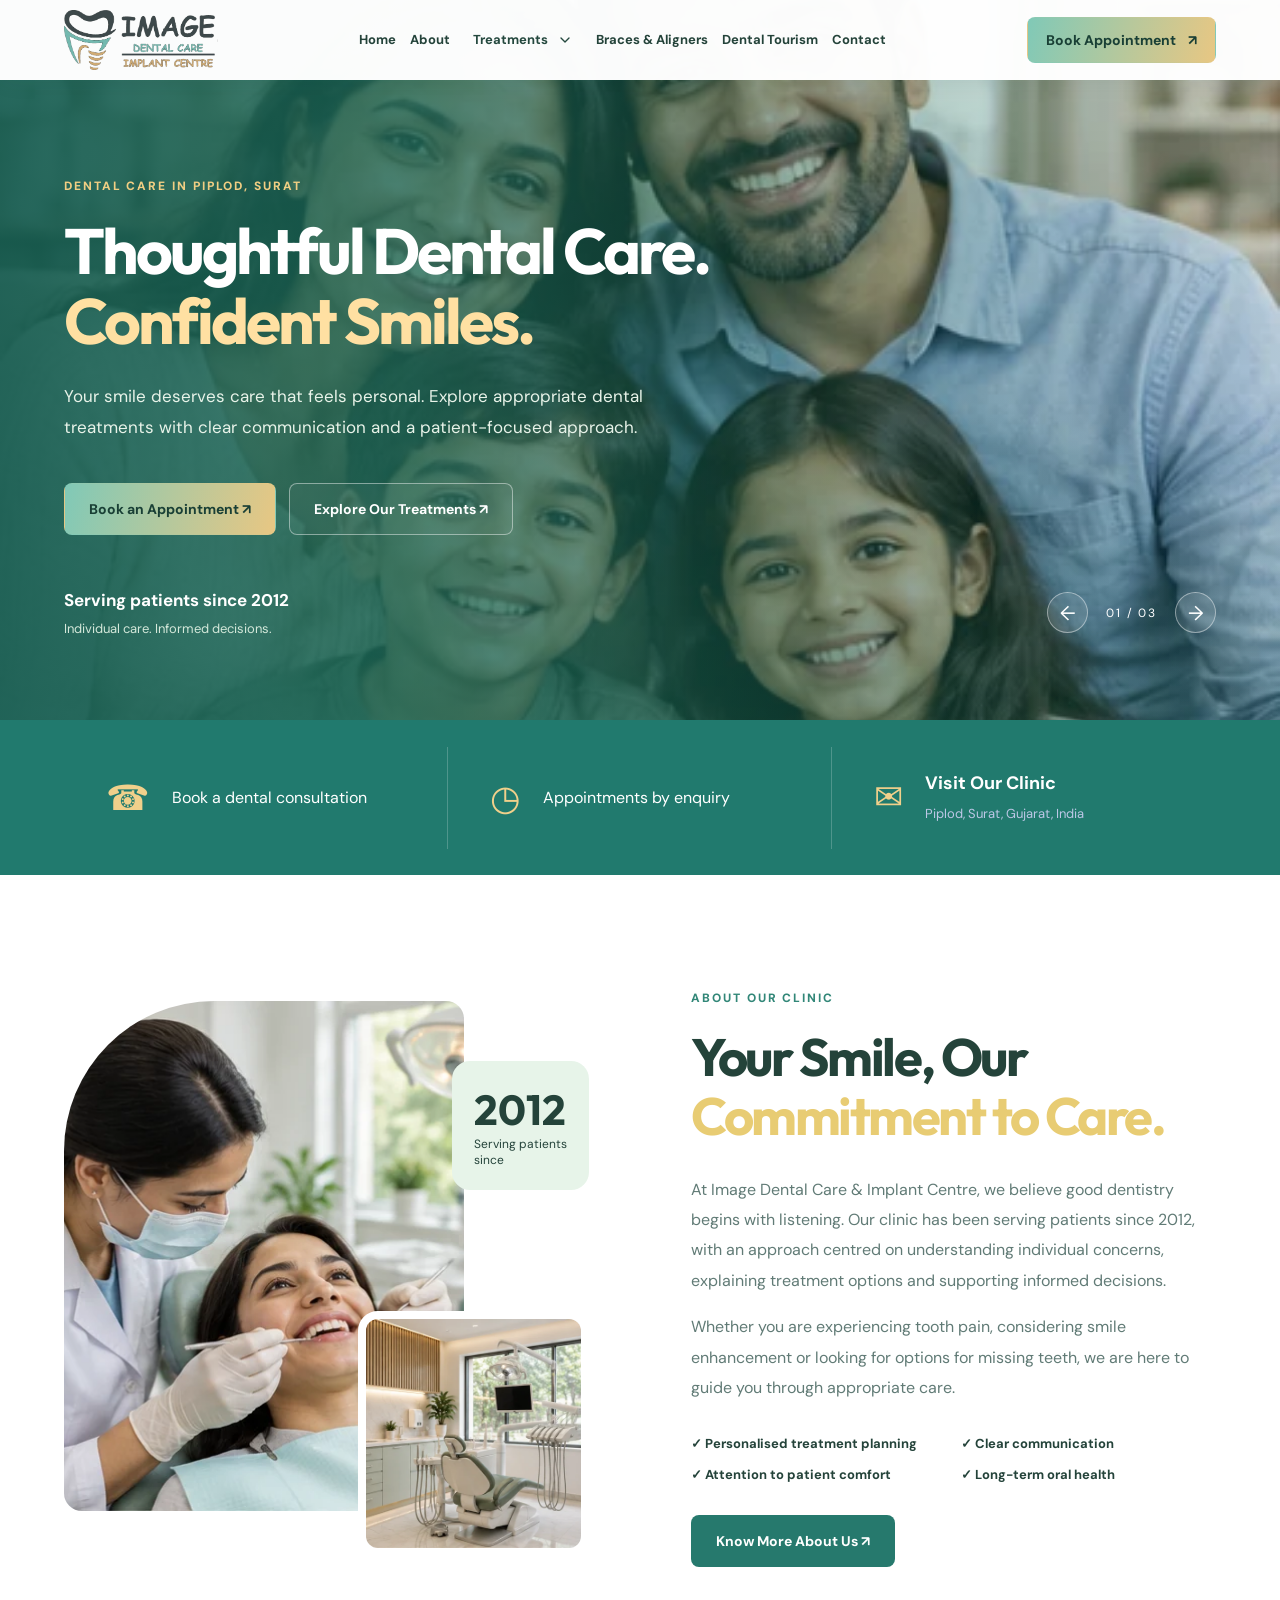
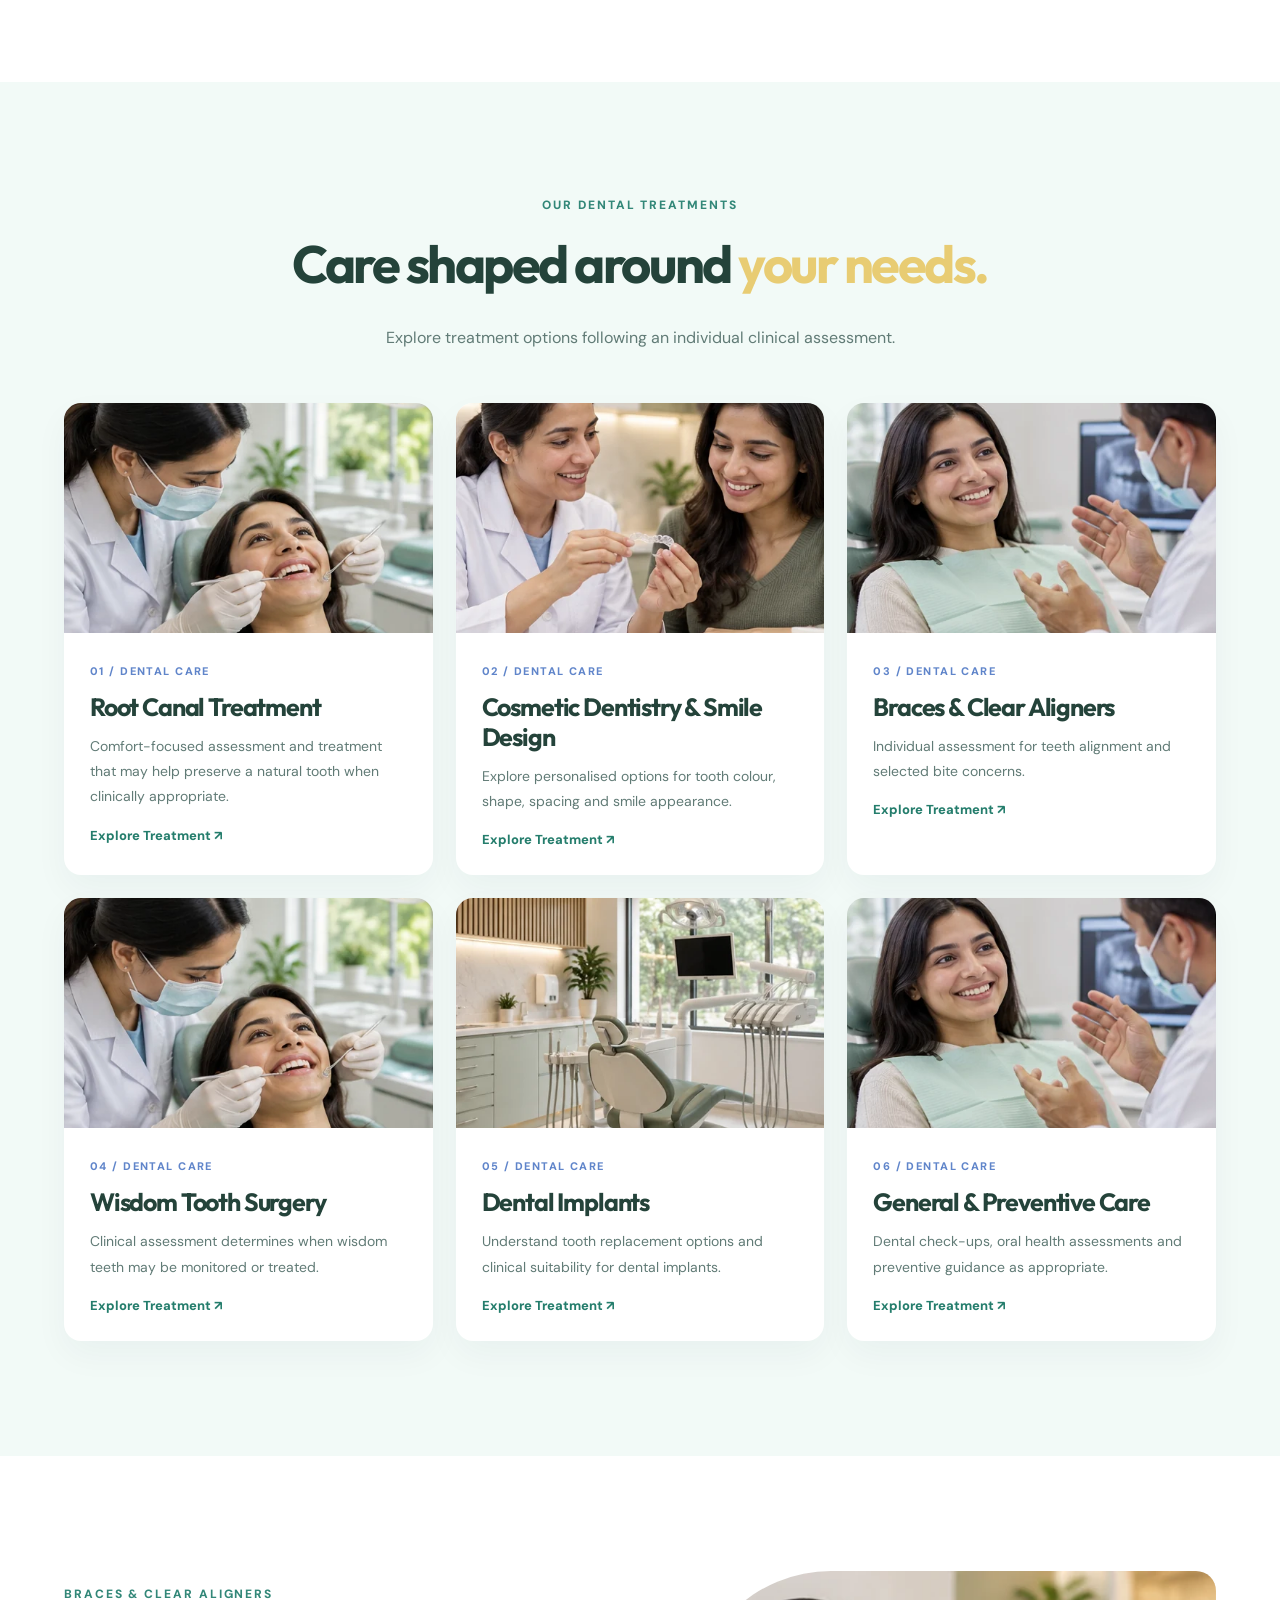
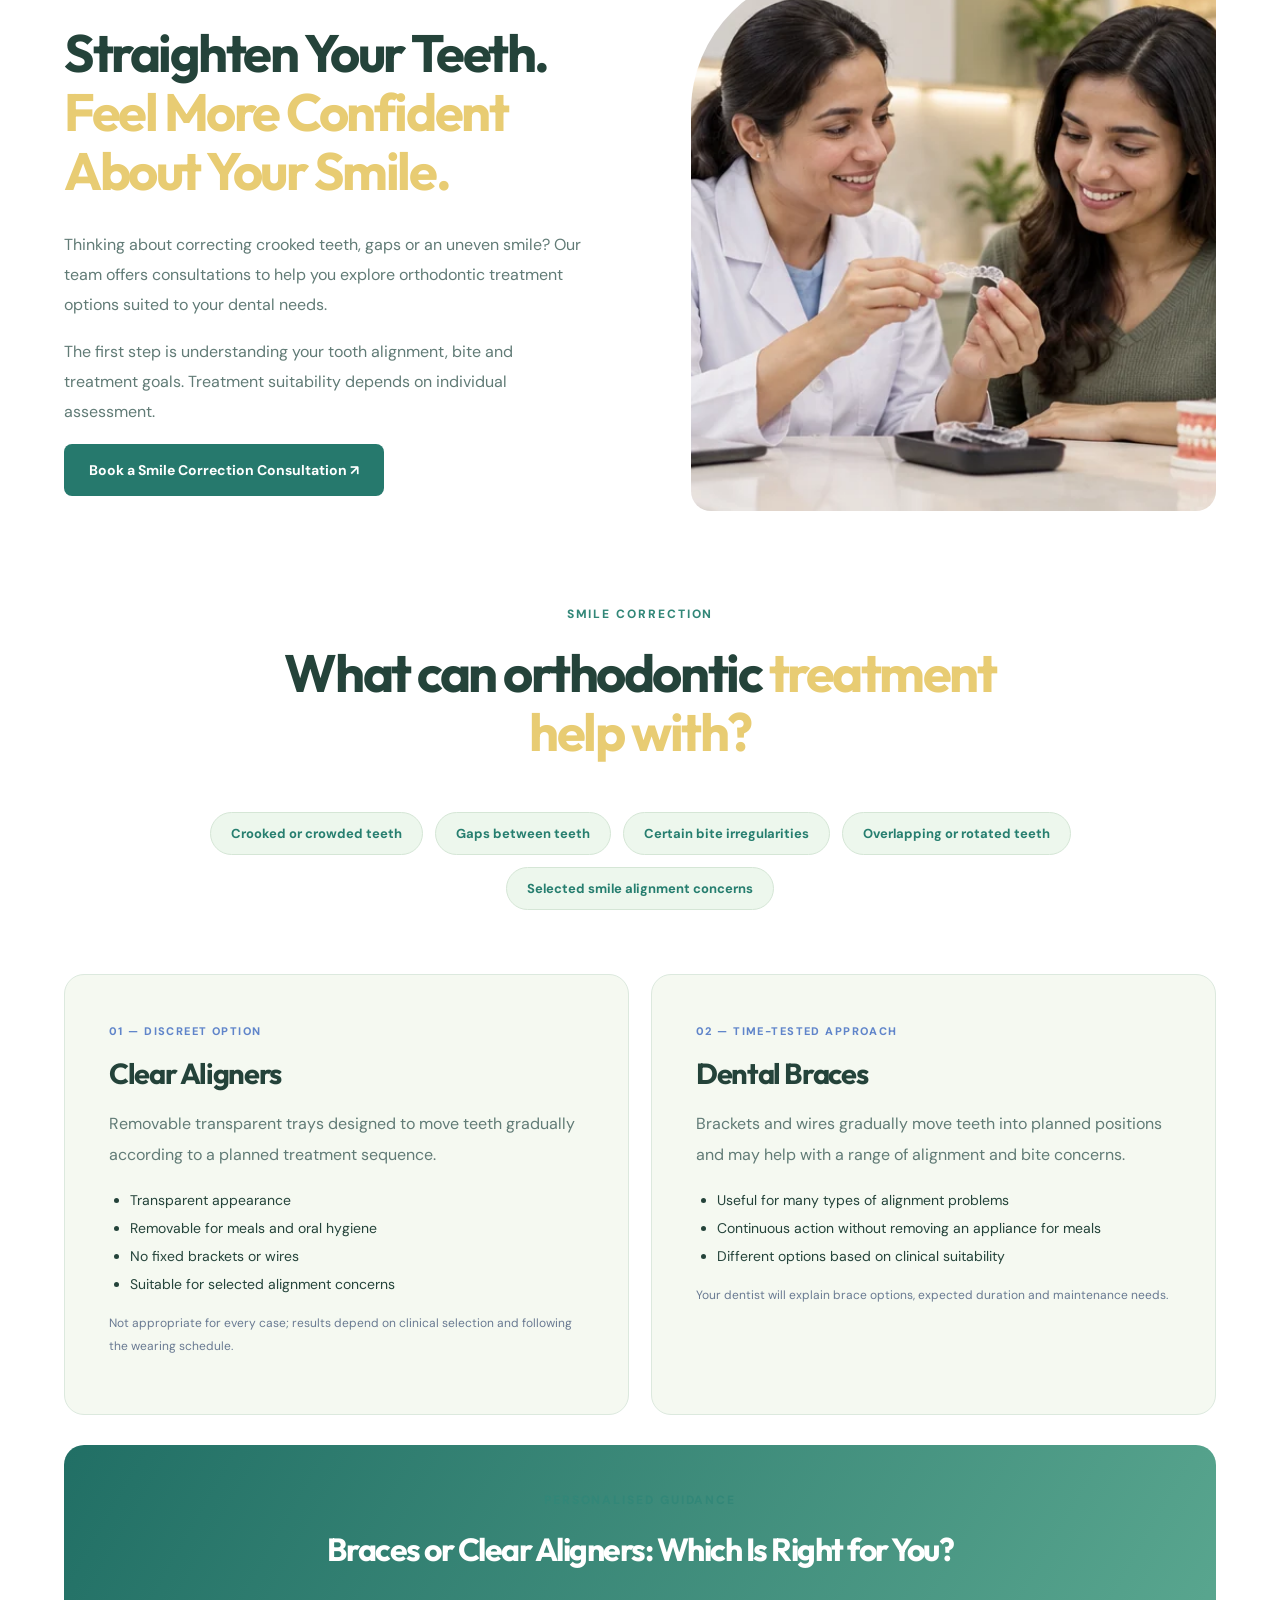
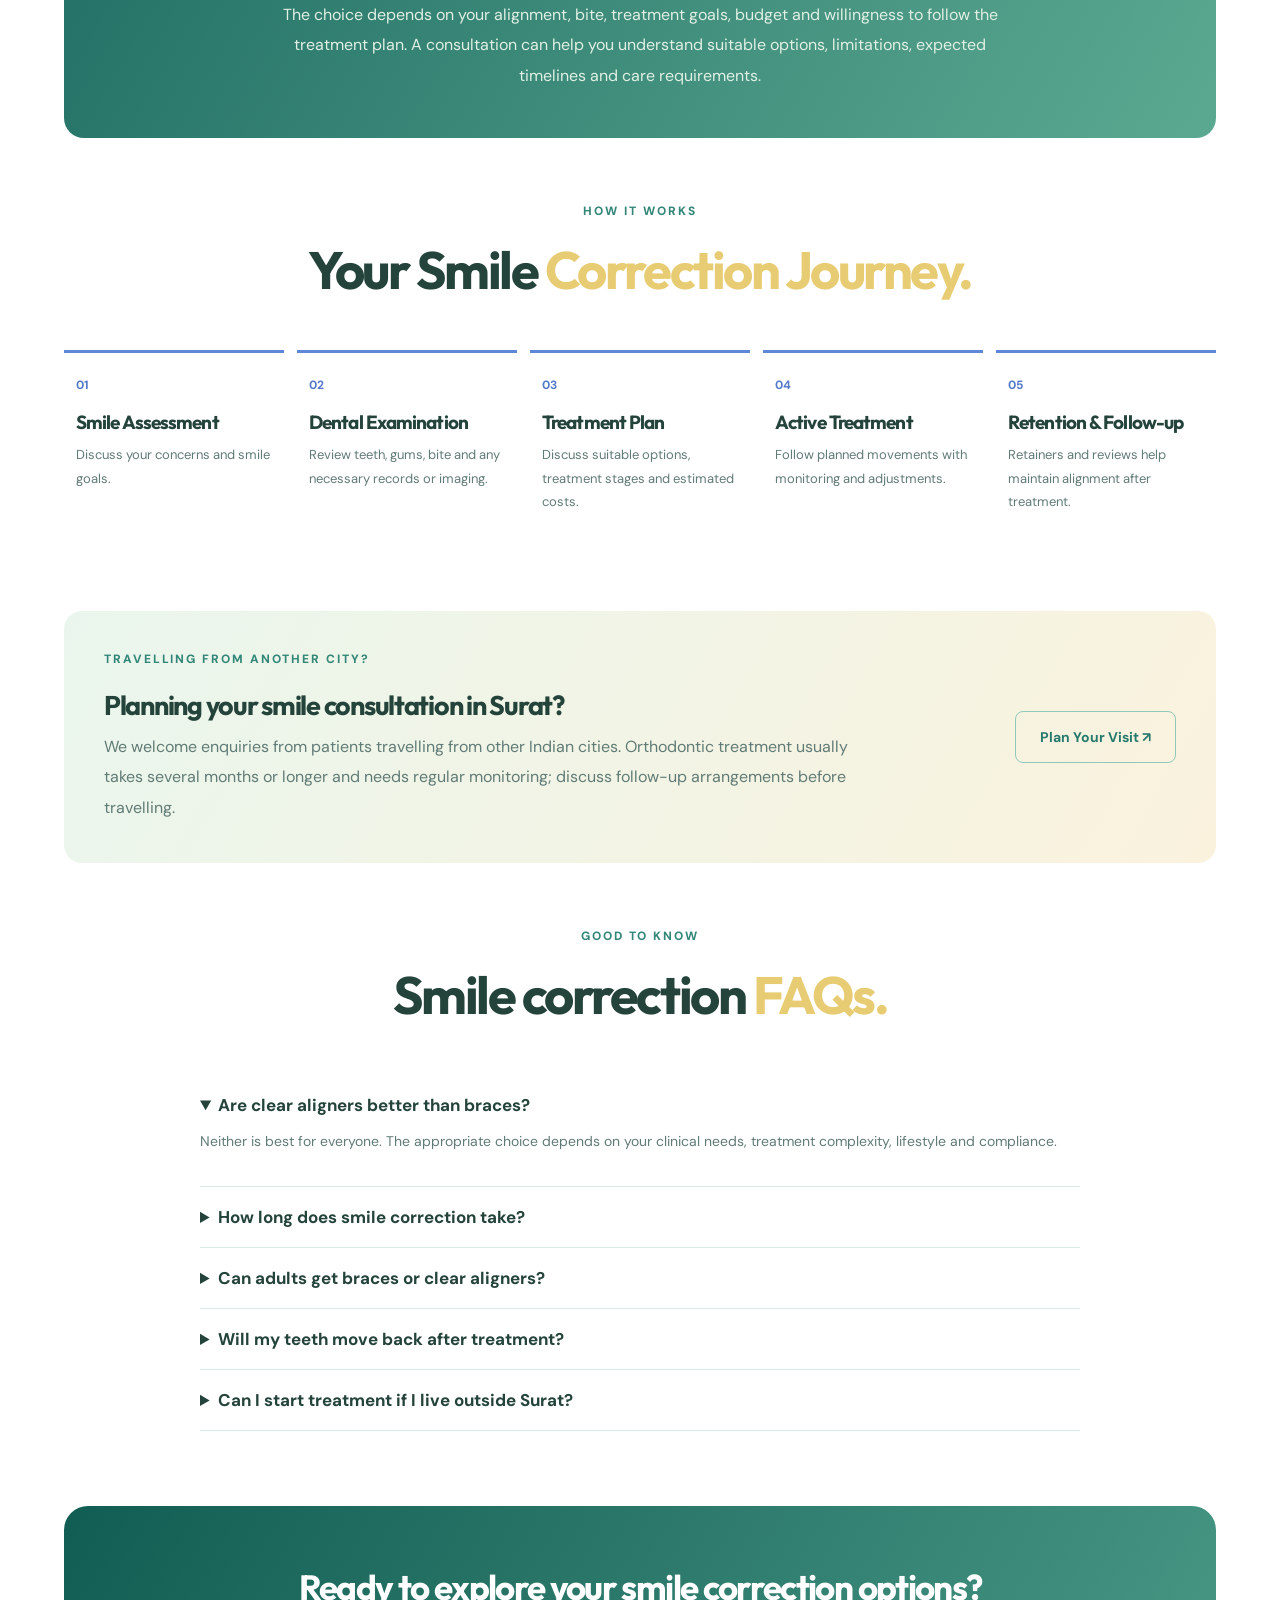
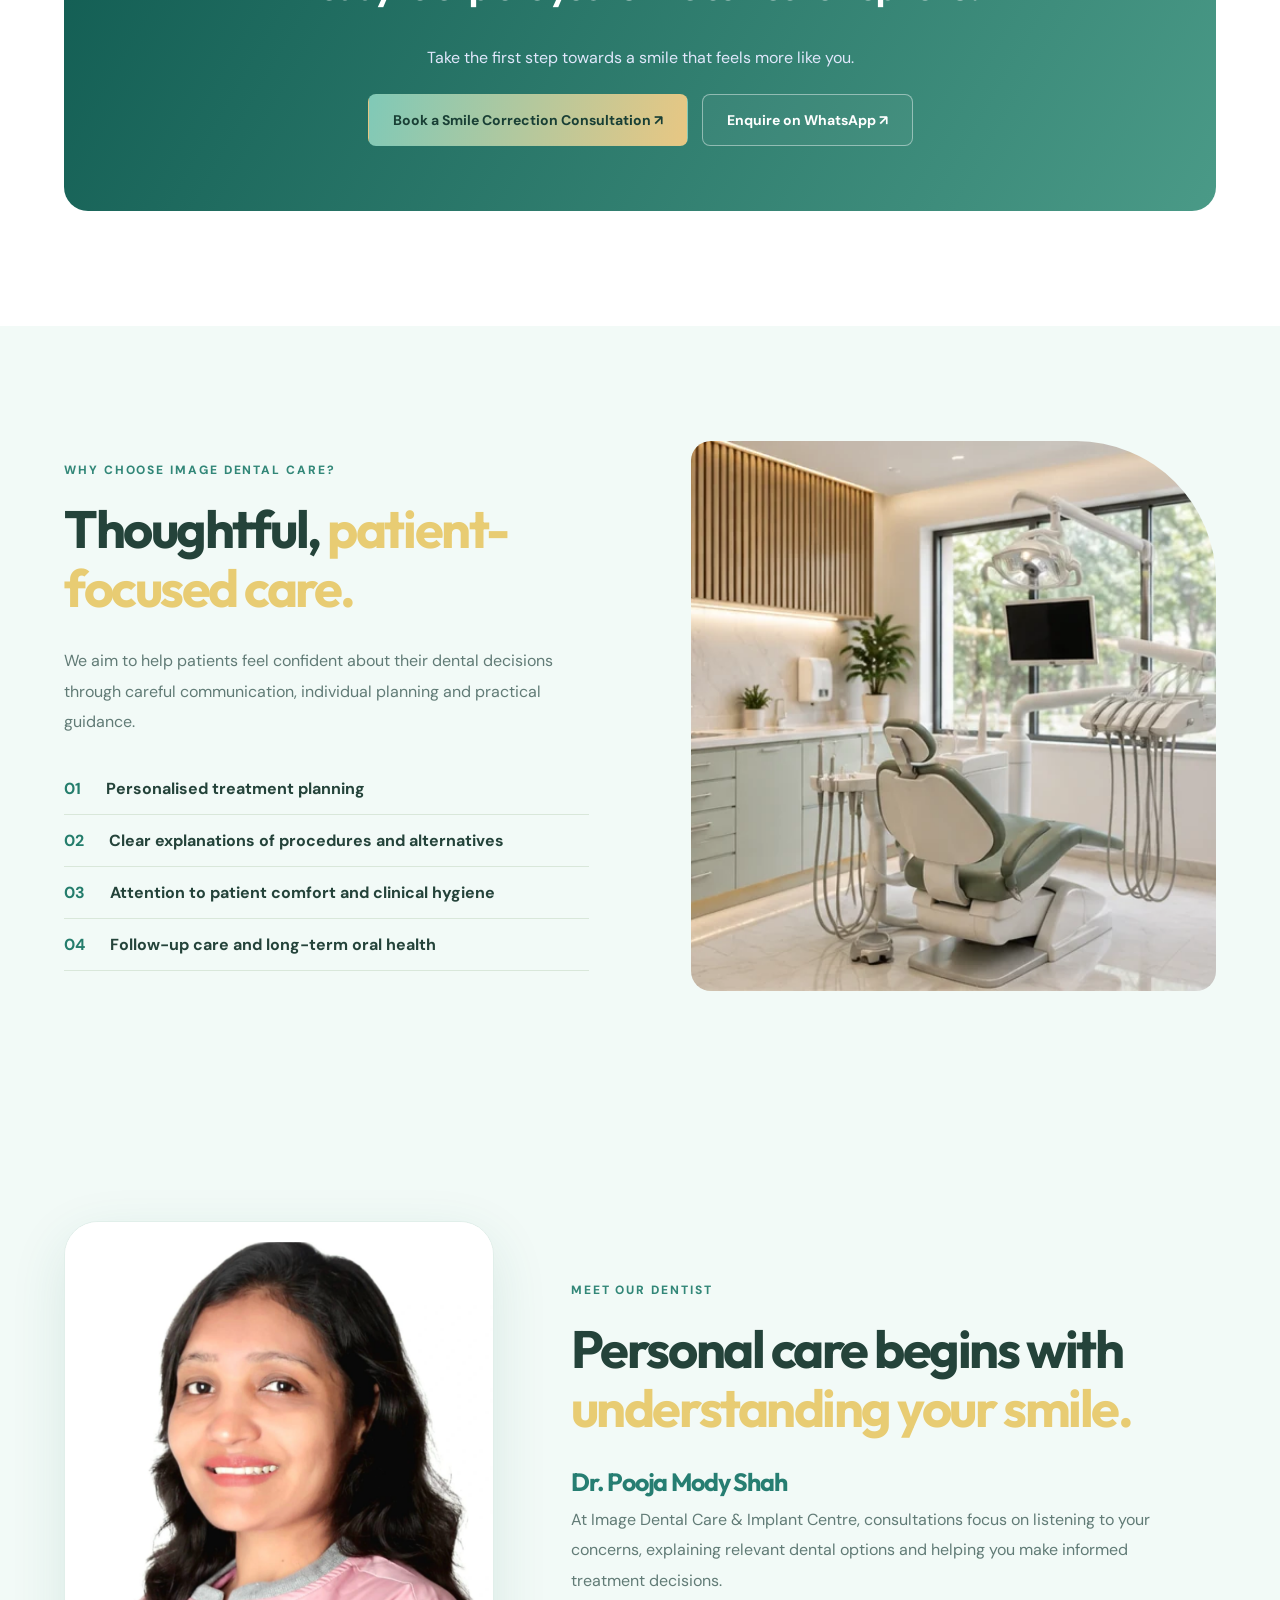
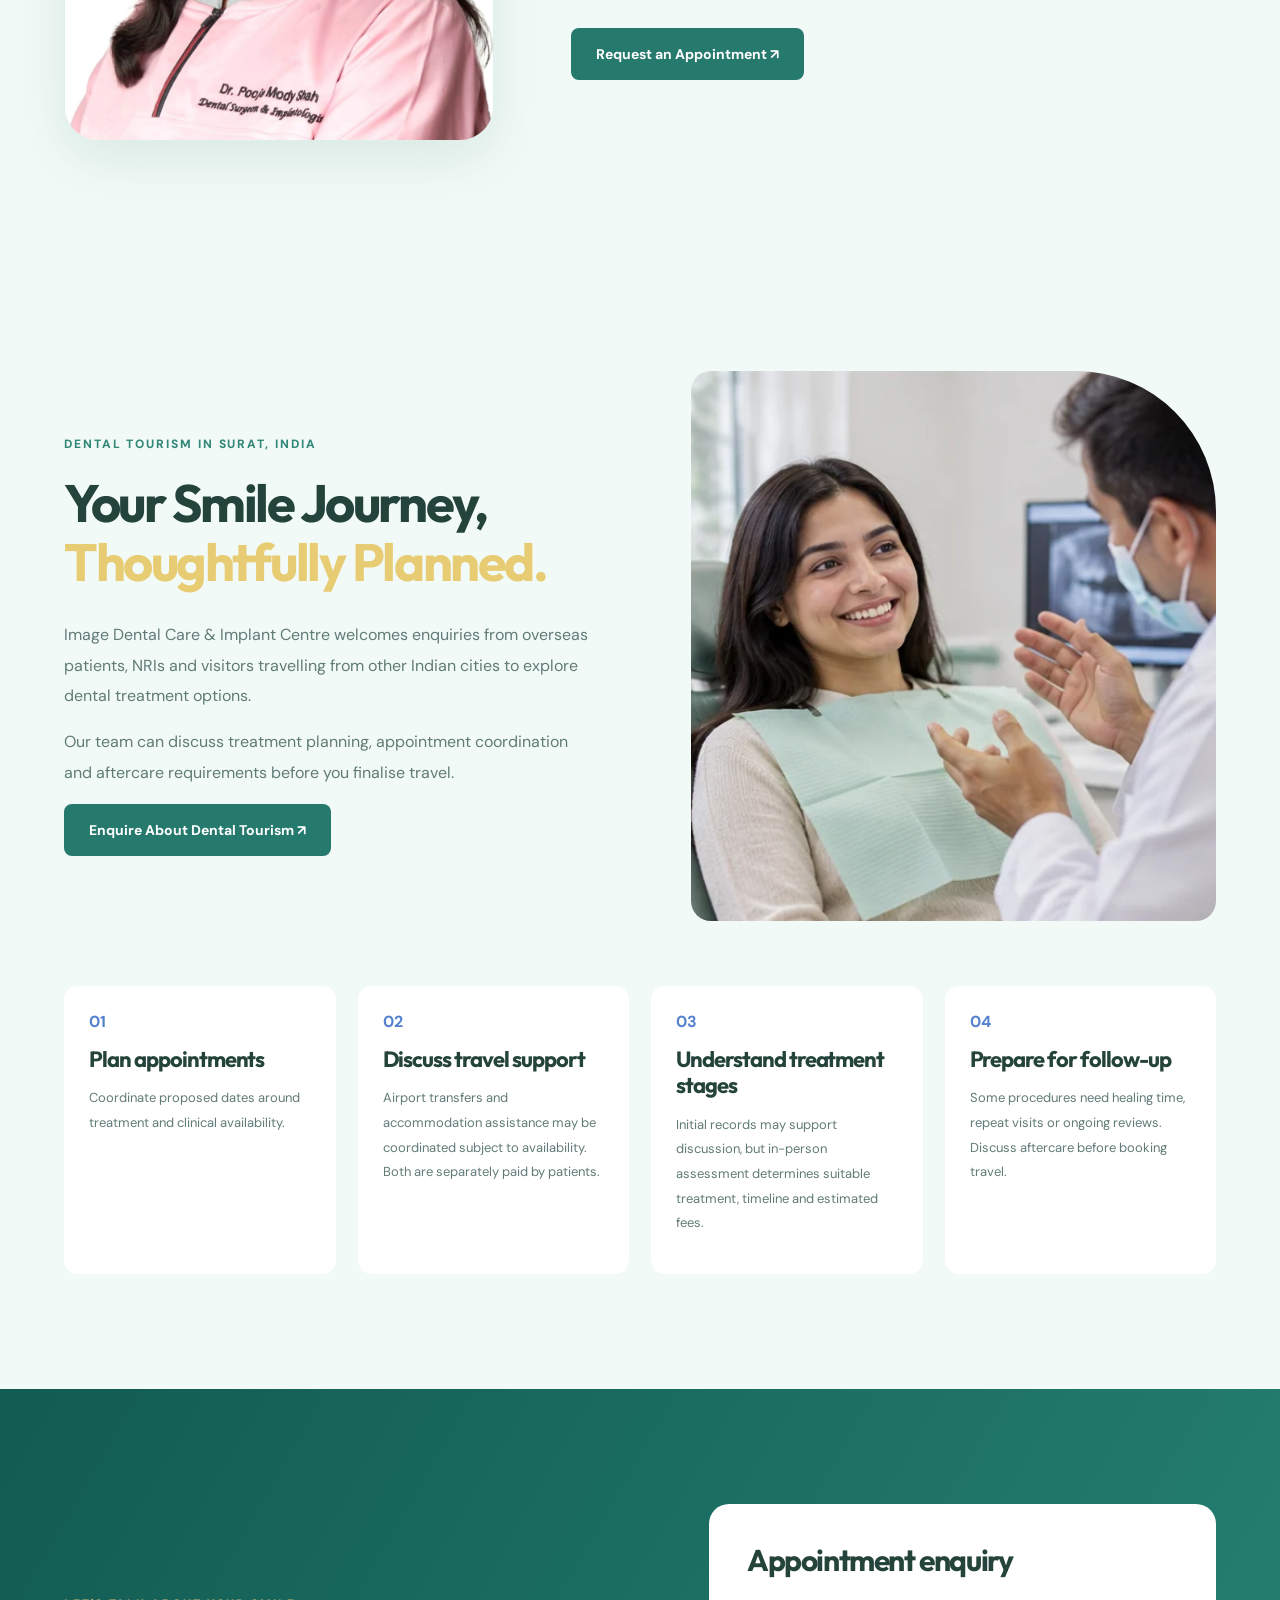
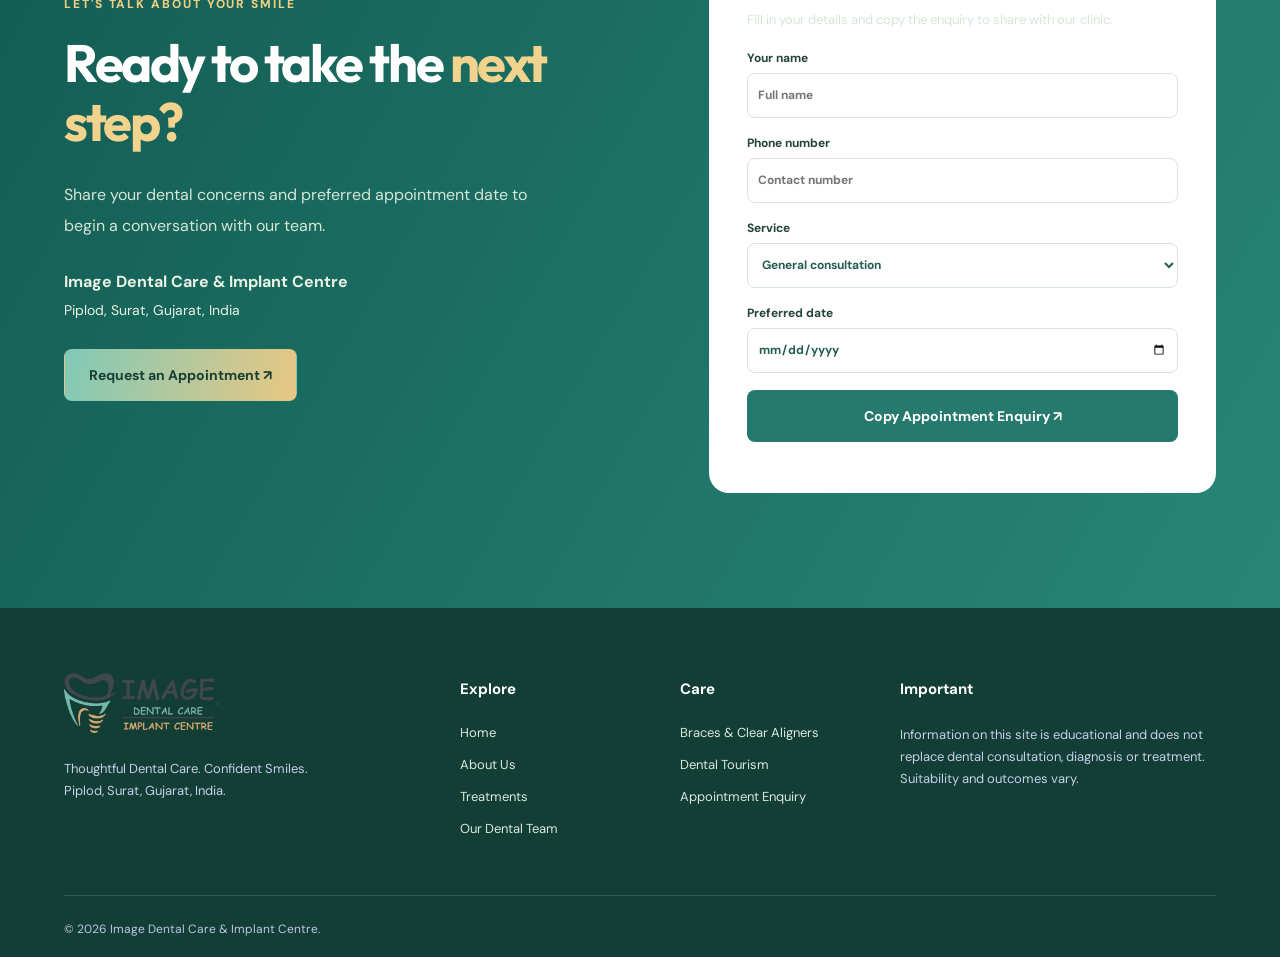
==== index.html @ eb7f2c05 "Add files via upload" ====
<!DOCTYPE html>
<html lang="en">
 <head>
  <meta charset="utf-8"/>
  <meta content="width=device-width,initial-scale=1" name="viewport"/>
  <meta content="#ffffff" name="theme-color"/>
  <meta content="Image Dental Care &amp; Implant Centre in Piplod, Surat. Explore thoughtful dental care, smile correction, root canal treatment, dental implants, cosmetic dentistry and dental tourism." name="description"/>
  <title>
   Image Dental Care &amp; Implant Centre | Dentist in Piplod, Surat
  </title>
  <link href="https://fonts.googleapis.com" rel="preconnect"/>
  <link crossorigin="" href="https://fonts.gstatic.com" rel="preconnect"/>
  <link href="https://fonts.googleapis.com/css2?family=DM+Sans:wght@400;500;600;700&amp;family=Outfit:wght@400;500;600;700;800&amp;display=swap" rel="stylesheet"/>
  <link href="styles.css" rel="stylesheet"/>
 </head>
 <body>
  <header class="header" id="top">
   <div class="shell navbar">
    <a aria-label="Image Dental Care &amp; Implant Centre home" class="brand brand-logo" href="#home">
     <img alt="Image Dental Care &amp; Implant Centre" src="assets/images/logo-transparent.png"/>
    </a>
    <nav aria-label="Main navigation" class="navlinks" id="navlinks">
     <a href="#home">
      Home
     </a>
     <a href="#about">
      About
     </a>
     <div class="nav-dropdown">
      <button class="dropdown-trigger" type="button" aria-expanded="false" aria-controls="treatments-menu" aria-haspopup="true">
       <span>Treatments</span>
       <svg class="dropdown-chevron" viewBox="0 0 24 24" width="16" height="16" fill="none" stroke="currentColor" stroke-width="2" stroke-linecap="round" stroke-linejoin="round" aria-hidden="true"><path d="m6 9 6 6 6-6"/></svg>
      </button>
      <div class="dropdown-menu" id="treatments-menu">
       <p class="dropdown-heading">Explore our treatments</p>
       <div class="dropdown-items">
        <a href="root-canal-treatment.html">Root Canal Treatment <span aria-hidden="true">↗</span></a>
        <a href="cosmetic-dentistry.html">Cosmetic Dentistry &amp; Smile Design <span aria-hidden="true">↗</span></a>
        <a href="braces-clear-aligners.html">Braces &amp; Clear Aligners <span aria-hidden="true">↗</span></a>
        <a href="wisdom-tooth-surgery.html">Wisdom Tooth Surgery <span aria-hidden="true">↗</span></a>
        <a href="dental-implants.html">Dental Implants <span aria-hidden="true">↗</span></a>
        <a href="general-dentistry.html">General &amp; Preventive Care <span aria-hidden="true">↗</span></a>
       </div>
      </div>
     </div>
     <a href="braces-clear-aligners.html">
      Braces &amp; Aligners
     </a>
     <a href="dental-tourism.html">
      Dental Tourism
     </a>
     <a href="#contact">
      Contact
     </a>
    </nav>
    <div class="nav-actions">
     <button class="button primary compact" data-book="">
      Book Appointment
      <span>
       &nearrow;
      </span>
     </button>
     <button aria-expanded="false" aria-label="Open menu" class="menu" id="menu">
      ☰
     </button>
    </div>
   </div>
  </header>
  <main>
   <section aria-label="Image Dental Care introductory slides" class="hero" id="home">
    <div class="slide active" style="--bg:url('assets/images/family-smiles.webp')">
    </div>
    <div class="slide" style="--bg:url('assets/images/dental-examination.webp')">
    </div>
    <div class="slide" style="--bg:url('assets/images/modern-clinic.webp')">
    </div>
    <div class="hero-overlay">
    </div>
    <div class="shell hero-inner">
     <span class="kicker bright">
      DENTAL CARE IN PIPLOD, SURAT
     </span>
     <h1 id="heroTitle">
      Thoughtful Dental Care.
      <br/>
      <em>
       Confident Smiles.
      </em>
     </h1>
     <p id="heroDescription">
      Your smile deserves care that feels personal. Explore appropriate dental treatments with clear communication and a patient-focused approach.
     </p>
     <div class="hero-buttons">
      <button class="button primary" data-book="">
       Book an Appointment &nearrow;
      </button>
      <a class="button ghost" href="#treatments">
       Explore Our Treatments &nearrow;
      </a>
     </div>
     <div class="hero-bottom">
      <span>
       <b>
        Serving patients since 2012
       </b>
       <small>
        Individual care. Informed decisions.
       </small>
      </span>
      <div class="slider-controls">
       <button aria-label="Previous slide" id="prev">
        &larr;
       </button>
       <span id="slideIndex">
        01 / 03
       </span>
       <button aria-label="Next slide" id="next">
        &rarr;
       </button>
      </div>
     </div>
    </div>
   </section>
   <div class="infobar">
    <div class="shell info-grid">
     <div>
      <span class="info-ico">
       &phone;
      </span>
      <span>
       Book a dental consultation
      </span>
     </div>
     <div>
      <span class="info-ico">
       ◷
      </span>
      <span>
       Appointments by enquiry
      </span>
     </div>
     <div>
      <span class="info-ico">
       ✉
      </span>
      <span>
       <strong>
        Visit Our Clinic
       </strong>
       <small>
        Piplod, Surat, Gujarat, India
       </small>
      </span>
     </div>
    </div>
   </div>
   <section class="section" id="about">
    <div class="shell split">
     <div class="photo-stack reveal">
      <img alt="dental examination" class="bigphoto" loading="lazy" src="assets/images/dental-examination.webp"/>
      <img alt="Bright dental treatment room" class="smallphoto" loading="lazy" src="assets/images/modern-clinic.webp"/>
      <div class="since">
       <b>
        2012
       </b>
       <small>
        Serving patients
        <br/>
        since
       </small>
      </div>
     </div>
     <div class="reveal">
      <span class="kicker">
       ABOUT OUR CLINIC
      </span>
      <h2>
       Your Smile, Our
       <em>
        Commitment to Care.
       </em>
      </h2>
      <p>
       At Image Dental Care &amp; Implant Centre, we believe good dentistry begins with listening. Our clinic has been serving patients since 2012, with an approach centred on understanding individual concerns, explaining treatment options and supporting informed decisions.
      </p>
      <p>
       Whether you are experiencing tooth pain, considering smile enhancement or looking for options for missing teeth, we are here to guide you through appropriate care.
      </p>
      <div class="pill-list">
       <span>
        &checkmark; Personalised treatment planning
       </span>
       <span>
        &checkmark; Clear communication
       </span>
       <span>
        &checkmark; Attention to patient comfort
       </span>
       <span>
        &checkmark; Long-term oral health
       </span>
      </div>
      <a class="button dark" href="#why">
       Know More About Us &nearrow;
      </a>
     </div>
    </div>
   </section>
   <section class="section light" id="treatments">
    <div class="shell">
     <div class="section-head reveal">
      <span class="kicker">
       OUR DENTAL TREATMENTS
      </span>
      <h2>
       Care shaped around
       <em>
        your needs.
       </em>
      </h2>
      <p>
       Explore treatment options following an individual clinical assessment.
      </p>
     </div>
     <div class="cards" id="treatmentCards">
     </div>
    </div>
   </section>
   <section class="section aligners" id="aligners">
    <div class="shell">
     <div class="split intro-align">
      <div class="reveal">
       <span class="kicker">
        BRACES &amp; CLEAR ALIGNERS
       </span>
       <h2>
        Straighten Your Teeth.
        <em>
         Feel More Confident About Your Smile.
        </em>
       </h2>
       <p>
        Thinking about correcting crooked teeth, gaps or an uneven smile? Our team offers consultations to help you explore orthodontic treatment options suited to your dental needs.
       </p>
       <p>
        The first step is understanding your tooth alignment, bite and treatment goals. Treatment suitability depends on individual assessment.
       </p>
       <button class="button dark" data-book="" data-service="Braces &amp; Clear Aligners">
        Book a Smile Correction Consultation &nearrow;
       </button>
      </div>
      <div class="align-photo reveal">
       <img alt="Dental professional supporting smile care" loading="lazy" src="assets/images/clear-aligners.webp"/>
      </div>
     </div>
     <div class="section-head slim reveal">
      <span class="kicker">
       SMILE CORRECTION
      </span>
      <h2>
       What can orthodontic
       <em>
        treatment help with?
       </em>
      </h2>
     </div>
     <div class="benefits">
      <span>
       Crooked or crowded teeth
      </span>
      <span>
       Gaps between teeth
      </span>
      <span>
       Certain bite irregularities
      </span>
      <span>
       Overlapping or rotated teeth
      </span>
      <span>
       Selected smile alignment concerns
      </span>
     </div>
     <div class="option-grid">
      <article class="option reveal">
       <span class="num">
        01 &mdash; DISCREET OPTION
       </span>
       <h3>
        Clear Aligners
       </h3>
       <p>
        Removable transparent trays designed to move teeth gradually according to a planned treatment sequence.
       </p>
       <ul>
        <li>
         Transparent appearance
        </li>
        <li>
         Removable for meals and oral hygiene
        </li>
        <li>
         No fixed brackets or wires
        </li>
        <li>
         Suitable for selected alignment concerns
        </li>
       </ul>
       <p class="fine">
        Not appropriate for every case; results depend on clinical selection and following the wearing schedule.
       </p>
      </article>
      <article class="option reveal">
       <span class="num">
        02 &mdash; TIME-TESTED APPROACH
       </span>
       <h3>
        Dental Braces
       </h3>
       <p>
        Brackets and wires gradually move teeth into planned positions and may help with a range of alignment and bite concerns.
       </p>
       <ul>
        <li>
         Useful for many types of alignment problems
        </li>
        <li>
         Continuous action without removing an appliance for meals
        </li>
        <li>
         Different options based on clinical suitability
        </li>
       </ul>
       <p class="fine">
        Your dentist will explain brace options, expected duration and maintenance needs.
       </p>
      </article>
     </div>
     <div class="comparison reveal">
      <span class="kicker">
       PERSONALISED GUIDANCE
      </span>
      <h3>
       Braces or Clear Aligners: Which Is Right for You?
      </h3>
      <p>
       The choice depends on your alignment, bite, treatment goals, budget and willingness to follow the treatment plan. A consultation can help you understand suitable options, limitations, expected timelines and care requirements.
      </p>
     </div>
     <div class="section-head slim reveal">
      <span class="kicker">
       HOW IT WORKS
      </span>
      <h2>
       Your Smile
       <em>
        Correction Journey.
       </em>
      </h2>
     </div>
     <div class="steps" id="smileSteps">
     </div>
     <div class="travel-note reveal">
      <div>
       <span class="kicker">
        TRAVELLING FROM ANOTHER CITY?
       </span>
       <h3>
        Planning your smile consultation in Surat?
       </h3>
       <p>
        We welcome enquiries from patients travelling from other Indian cities. Orthodontic treatment usually takes several months or longer and needs regular monitoring; discuss follow-up arrangements before travelling.
       </p>
      </div>
      <a class="button ghost-dark" href="#tourism">
       Plan Your Visit &nearrow;
      </a>
     </div>
     <div class="section-head slim reveal">
      <span class="kicker">
       GOOD TO KNOW
      </span>
      <h2>
       Smile correction
       <em>
        FAQs.
       </em>
      </h2>
     </div>
     <div class="faqs" id="smileFaq">
     </div>
     <div class="smile-cta reveal">
      <h3>
       Ready to explore your smile correction options?
      </h3>
      <p>
       Take the first step towards a smile that feels more like you.
      </p>
      <button class="button primary" data-book="" data-service="Braces &amp; Clear Aligners">
       Book a Smile Correction Consultation &nearrow;
      </button>
      <button class="button ghost" data-whatsapp="">
       Enquire on WhatsApp &nearrow;
      </button>
     </div>
    </div>
   </section>
   <section class="section light" id="why">
    <div class="shell split">
     <div class="reveal">
      <span class="kicker">
       WHY CHOOSE IMAGE DENTAL CARE?
      </span>
      <h2>
       Thoughtful,
       <em>
        patient-focused care.
       </em>
      </h2>
      <p>
       We aim to help patients feel confident about their dental decisions through careful communication, individual planning and practical guidance.
      </p>
      <div class="why-list">
       <div>
        <b>
         01
        </b>
        <span>
         Personalised treatment planning
        </span>
       </div>
       <div>
        <b>
         02
        </b>
        <span>
         Clear explanations of procedures and alternatives
        </span>
       </div>
       <div>
        <b>
         03
        </b>
        <span>
         Attention to patient comfort and clinical hygiene
        </span>
       </div>
       <div>
        <b>
         04
        </b>
        <span>
         Follow-up care and long-term oral health
        </span>
       </div>
      </div>
     </div>
     <div class="reveal">
      <img alt="photo of a contemporary dental treatment room" class="round-photo" loading="lazy" src="assets/images/modern-clinic.webp"/>
     </div>
    </div>
   </section>
   <section class="section doctor-section" id="team">
    <div class="shell doctor-layout">
     <div class="doctor-image reveal">
      <img alt="Dr. Pooja Mody Shah" loading="lazy" src="assets/images/dr-pooja-shah.png"/>
     </div>
     <div class="doctor-details reveal">
      <span class="kicker">
       MEET OUR DENTIST
      </span>
      <h2>
       Personal care begins with
       <em>
        understanding your smile.
       </em>
      </h2>
      <h3>
       Dr. Pooja Mody Shah
      </h3>
      <p>
       At Image Dental Care &amp; Implant Centre, consultations focus on listening to your concerns, explaining relevant dental options and helping you make informed treatment decisions.
      </p>
      <button class="button dark" data-book="">
       Request an Appointment &nearrow;
      </button>
     </div>
    </div>
   </section>
   <section class="section tourism light" id="tourism">
    <div class="shell">
     <div class="split">
      <div class="reveal">
       <span class="kicker">
        DENTAL TOURISM IN SURAT, INDIA
       </span>
       <h2>
        Your Smile Journey,
        <em>
         Thoughtfully Planned.
        </em>
       </h2>
       <p>
        Image Dental Care &amp; Implant Centre welcomes enquiries from overseas patients, NRIs and visitors travelling from other Indian cities to explore dental treatment options.
       </p>
       <p>
        Our team can discuss treatment planning, appointment coordination and aftercare requirements before you finalise travel.
       </p>
       <button class="button dark" data-book="" data-service="Dental Tourism Enquiry">
        Enquire About Dental Tourism &nearrow;
       </button>
      </div>
      <div class="reveal">
       <img alt="Patient dental care" class="round-photo" loading="lazy" src="assets/images/patient-consultation.webp"/>
      </div>
     </div>
     <div class="tour-grid">
      <article>
       <b>
        01
       </b>
       <h3>
        Plan appointments
       </h3>
       <p>
        Coordinate proposed dates around treatment and clinical availability.
       </p>
      </article>
      <article>
       <b>
        02
       </b>
       <h3>
        Discuss travel support
       </h3>
       <p>
        Airport transfers and accommodation assistance may be coordinated subject to availability. Both are separately paid by patients.
       </p>
      </article>
      <article>
       <b>
        03
       </b>
       <h3>
        Understand treatment stages
       </h3>
       <p>
        Initial records may support discussion, but in-person assessment determines suitable treatment, timeline and estimated fees.
       </p>
      </article>
      <article>
       <b>
        04
       </b>
       <h3>
        Prepare for follow-up
       </h3>
       <p>
        Some procedures need healing time, repeat visits or ongoing reviews. Discuss aftercare before booking travel.
       </p>
      </article>
     </div>
    </div>
   </section>
   <section class="section contact" id="contact">
    <div class="shell contact-grid">
     <div class="reveal">
      <span class="kicker bright">
       LET'S TALK ABOUT YOUR SMILE
      </span>
      <h2>
       Ready to take the
       <em>
        next step?
       </em>
      </h2>
      <p>
       Share your dental concerns and preferred appointment date to begin a conversation with our team.
      </p>
      <div class="contact-detail">
       <strong>
        Image Dental Care &amp; Implant Centre
       </strong>
       <span>
        Piplod, Surat, Gujarat, India
       </span>
      </div>
      <button class="button primary" data-book="">
       Request an Appointment &nearrow;
      </button>
     </div>
     <div class="contact-card reveal">
      <h3>
       Appointment enquiry
      </h3>
      <p>
       Fill in your details and copy the enquiry to share with our clinic.
      </p>
      <form id="contactForm">
       <label>
        Your name
        <input autocomplete="name" name="name" placeholder="Full name" required=""/>
       </label>
       <label>
        Phone number
        <input autocomplete="tel" name="phone" placeholder="Contact number" required="" type="tel"/>
       </label>
       <label>
        Service
        <select id="serviceSelect" name="service">
         <option>
          General consultation
         </option>
         <option>
          Braces &amp; Clear Aligners
         </option>
         <option>
          Root Canal Treatment
         </option>
         <option>
          Cosmetic Dentistry &amp; Smile Design
         </option>
         <option>
          Wisdom Tooth Surgery
         </option>
         <option>
          Dental Implants
         </option>
         <option>
          Dental Tourism Enquiry
         </option>
        </select>
       </label>
       <label>
        Preferred date
        <input id="preferredDate" name="date" required="" type="date"/>
       </label>
       <button class="button dark full" type="submit">
        Copy Appointment Enquiry &nearrow;
       </button>
       <p class="form-status" id="formStatus" role="status">
       </p>
      </form>
     </div>
    </div>
   </section>
  </main>
  <footer>
   <div class="shell footgrid">
    <div>
     <a aria-label="Image Dental Care &amp; Implant Centre home" class="brand brand-logo" href="#home">
      <img alt="Image Dental Care &amp; Implant Centre" src="assets/images/logo-transparent.png"/>
     </a>
     <p>
      Thoughtful Dental Care. Confident Smiles.
      <br/>
      Piplod, Surat, Gujarat, India.
     </p>
    </div>
    <div>
     <h4>
      Explore
     </h4>
     <a href="#home">
      Home
     </a>
     <a href="#about">
      About Us
     </a>
     <a href="#treatments">
      Treatments
     </a>
     <a href="#team">
      Our Dental Team
     </a>
    </div>
    <div>
     <h4>
      Care
     </h4>
     <a href="#aligners">
      Braces &amp; Clear Aligners
     </a>
     <a href="#tourism">
      Dental Tourism
     </a>
     <a href="#contact">
      Appointment Enquiry
     </a>
    </div>
    <div>
     <h4>
      Important
     </h4>
     <p>
      Information on this site is educational and does not replace dental consultation, diagnosis or treatment. Suitability and outcomes vary.
     </p>
    </div>
   </div>
   <div class="shell foot-bottom">
    <span>
     &copy;
     <span id="year">
     </span>
     Image Dental Care &amp; Implant Centre.
    </span>
   </div>
  </footer>
  <div aria-hidden="true" class="modal" id="bookingModal">
   <div class="modal-overlay" data-close="">
   </div>
   <div aria-labelledby="modalTitle" aria-modal="true" class="modal-box" role="dialog">
    <button aria-label="Close" class="modal-close" data-close="">
     &times;
    </button>
    <span class="kicker">
     APPOINTMENT ENQUIRY
    </span>
    <h2 id="modalTitle">
     Start with a consultation.
    </h2>
    <p>
     Enter your details to prepare an appointment enquiry to share with our clinic.
    </p>
    <form id="modalForm">
     <label>
      Name
      <input autocomplete="name" name="name" required=""/>
     </label>
     <label>
      Contact number
      <input autocomplete="tel" name="phone" required="" type="tel"/>
     </label>
     <label>
      Service
      <select id="modalService" name="service">
       <option>
        General consultation
       </option>
       <option>
        Braces &amp; Clear Aligners
       </option>
       <option>
        Root Canal Treatment
       </option>
       <option>
        Cosmetic Dentistry &amp; Smile Design
       </option>
       <option>
        Wisdom Tooth Surgery
       </option>
       <option>
        Dental Implants
       </option>
       <option>
        Dental Tourism Enquiry
       </option>
      </select>
     </label>
     <label>
      Preferred date
      <input id="modalDate" name="date" required="" type="date"/>
     </label>
     <button class="button dark full" type="submit">
      Copy Enquiry &nearrow;
     </button>
     <p class="form-status" role="status">
     </p>
    </form>
   </div>
  </div>
  <script src="script.js">
  </script>
 </body>
</html>
---- styles.css ----
/*
 * Image Dental Care & Implant Centre
 * Color tokens and responsive styling. Customize :root first.
 */
:root {
    --blue:#103f34;
    --blue2:#428b6c;
    --text:#193f36;
    --muted:#637b72;
    --light:#f3f8f2;
    --line:#dbe8dd;
    --white:#fff
}
* {
    box-sizing:border-box
}
html {
    scroll-behavior:smooth;
    scroll-padding-top:90px
}
body {
    margin:0;
    font-family:'DM Sans',sans-serif;
    color:var(--text);
    background:#fff
}
button,input,select {
    font:inherit
}
button {
    cursor:pointer
}
a {
    color:inherit;
    text-decoration:none
}
img {
    display:block;
    max-width:100%
}
.shell {
    width:min(90%,1330px);
    margin:auto
}
.header {
    position:absolute;
    z-index:20;
    top:0;
    left:0;
    width:100%;
    color:#fff
}
.navbar {
    height:105px;
    display:flex;
    justify-content:space-between;
    align-items:center;
    gap:20px
}
.brand {
    display:flex;
    gap:10px;
    align-items:center;
    line-height:.95;
    letter-spacing:-.04em;
    font-family:Outfit,sans-serif;
    font-weight:500;
    font-size:23px;
    white-space:nowrap
}
.brand b {
    font-weight:800
}
.brand small {
    display:block;
    font-family:'DM Sans',sans-serif;
    font-size:8px;
    letter-spacing:.22em;
    font-weight:700;
    margin-top:8px
}
.tooth {
    font-size:37px;
    color:#edce6e;
    line-height:1
}
.navlinks {
    display:flex;
    gap:27px;
    align-items:center
}
.navlinks a {
    font-size:13px;
    font-weight:700;
    transition:opacity .2s
}
.navlinks a:hover {
    opacity:.7
}
.nav-actions {
    display:flex;
    gap:14px
}
.button {
    border:1px solid transparent;
    border-radius:8px;
    display:inline-flex;
    align-items:center;
    justify-content:center;
    gap:12px;
    padding:16px 24px;
    font-weight:700;
    font-size:14px;
    transition:transform .2s,background .2s,box-shadow .2s;
    text-align:center
}
.button:hover {
    transform:translateY(-2px);
    box-shadow:0 12px 30px #0002
}
.primary {
    background:#367f60;
    color:white
}
.ghost {
    color:white;
    border-color:#ffffff70;
    background:#ffffff0b
}
.dark {
    background:var(--blue);
    color:white
}
.ghost-dark {
    color:var(--blue);
    border-color:#a8d9ce
}
.compact {
    padding:13px 18px
}
.menu {
    display:none;
    color:white;
    font-size:26px;
    background:transparent;
    border:0
}
.hero {
    height:min(860px,100svh);
    min-height:620px;
    position:relative;
    overflow:hidden;
    background:#123e35;
    color:white
}
.slide {
    position:absolute;
    inset:0;
    background-image:var(--bg);
    background-size:cover;
    background-position:center;
    opacity:0;
    transform:scale(1.06);
    transition:opacity 1.2s ease,transform 6s ease
}
.slide.active {
    opacity:1;
    transform:scale(1)
}
.hero-overlay {
    position:absolute;
    inset:0;
    background:linear-gradient(90deg,#082e29f5 0%,#104336d9 32%,#295a4766 66%,#254a3a2b),linear-gradient(0deg,#13392e80,transparent 40%)
}
.hero-inner {
    position:relative;
    z-index:2;
    height:100%;
    display:flex;
    flex-direction:column;
    align-items:flex-start;
    justify-content:center;
    padding-top:90px
}
.kicker {
    display:block;
    color:#3d8765;
    letter-spacing:.16em;
    font-size:12px;
    font-weight:800;
    margin-bottom:22px
}
.bright {
    color:#e9eac1
}
h1,h2,h3,p {
    margin-top:0
}
h1,h2,h3 {
    font-family:Outfit,sans-serif;
    letter-spacing:-.047em
}
h1 {
    font-size:clamp(46px,5.1vw,79px);
    line-height:1.09;
    max-width:850px;
    margin-bottom:25px
}
h1 em,h2 em {
    font-style:normal;
    color:#e8cc73
}
.hero p {
    max-width:580px;
    font-size:17px;
    line-height:1.85;
    color:#e8f3e9
}
.hero-buttons {
    display:flex;
    gap:13px;
    flex-wrap:wrap;
    margin-top:17px
}
.hero-bottom {
    width:100%;
    display:flex;
    justify-content:space-between;
    align-items:end;
    position:absolute;
    bottom:50px;
    left:0
}
.hero-bottom b,.hero-bottom small {
    display:block
}
.hero-bottom b {
    font-size:17px
}
.hero-bottom small {
    font-size:13px;
    color:#d4e8da;
    margin-top:9px
}
.slider-controls {
    display:flex;
    align-items:center;
    gap:18px
}
.slider-controls button {
    width:41px;
    height:41px;
    background:#ffffff1a;
    color:white;
    border:1px solid #ffffff70;
    border-radius:50%;
    font-size:20px
}
.slider-controls span {
    font-size:12px;
    letter-spacing:.15em
}
.infobar {
    background:#18594e;
    color:white
}
.info-grid {
    display:grid;
    grid-template-columns:repeat(3,1fr);
    min-height:155px;
    align-items:center
}
.info-grid>div {
    display:flex;
    gap:22px;
    align-items:center;
    padding:28px 42px;
    border-right:1px solid #ffffff35
}
.info-grid>div:last-child {
    border:0
}
.info-ico {
    font-size:35px;
    color:#5d8de4
}
.info-grid strong {
    display:block;
    font-size:18px;
    margin-bottom:9px
}
.info-grid small {
    font-size:13px;
    color:#bcc7e6;
    line-height:1.6;
    display:block
}
.section {
    padding:115px 0
}
.light {
    background:var(--light)
}
.split {
    display:grid;
    grid-template-columns:1fr 1fr;
    gap:clamp(45px,8vw,130px);
    align-items:center
}
h2 {
    font-size:clamp(37px,4.1vw,60px);
    line-height:1.13;
    margin-bottom:28px
}
h3 {
    font-size:29px;
    line-height:1.2
}
p {
    font-size:16px;
    color:var(--muted);
    line-height:1.9
}
.photo-stack {
    position:relative;
    padding:0 60px 45px 0
}
.bigphoto {
    width:86%;
    height:510px;
    object-fit:cover;
    border-radius:150px 18px 18px 18px
}
.smallphoto {
    width:44%;
    height:245px;
    object-fit:cover;
    position:absolute;
    right:0;
    bottom:0;
    border:8px solid white;
    border-radius:20px
}
.since {
    position:absolute;
    top:60px;
    right:0;
    background:#e7f4e9;
    padding:22px;
    border-radius:18px
}
.since b {
    font-size:42px;
    font-family:Outfit,sans-serif
}
.since small {
    font-size:12px;
    display:block
}
.pill-list {
    display:grid;
    grid-template-columns:1fr 1fr;
    gap:14px;
    margin:32px 0
}
.pill-list span {
    font-size:13px;
    font-weight:700
}
.section-head {
    text-align:center;
    max-width:780px;
    margin:0 auto 50px
}
.section-head p {
    max-width:630px;
    margin:auto
}
.cards {
    display:grid;
    grid-template-columns:repeat(3,1fr);
    gap:23px
}
.treatment-card {
    border-radius:17px;
    background:white;
    overflow:hidden;
    box-shadow:0 14px 34px #1829510b;
    transition:transform .2s
}
.treatment-card:hover {
    transform:translateY(-5px)
}
.treatment-card img {
    width:100%;
    height:230px;
    object-fit:cover
}
.card-body {
    padding:26px
}
.card-body span,.num {
    font-size:11px;
    letter-spacing:.13em;
    font-weight:800;
    color:#6085ca
}
.card-body h3 {
    font-size:25px;
    margin:12px 0
}
.card-body p {
    font-size:14px;
    line-height:1.8
}
.card-body a {
    font-size:13px;
    font-weight:800;
    color:#315eb4
}
.intro-align {
    margin-bottom:95px
}
.align-photo img {
    height:540px;
    width:100%;
    object-fit:cover;
    border-radius:140px 20px 20px 20px
}
.slim {
    margin-top:65px
}
.benefits {
    display:flex;
    flex-wrap:wrap;
    justify-content:center;
    gap:12px;
    margin:35px auto 64px;
    max-width:1050px
}
.benefits span {
    background:#edf7ed;
    color:#267e6f;
    border:1px solid #d5e6d6;
    border-radius:100px;
    padding:12px 20px;
    font-size:13px;
    font-weight:700
}
.option-grid {
    display:grid;
    grid-template-columns:1fr 1fr;
    gap:22px
}
.option {
    background:#f5f9f1;
    border:1px solid #dce9de;
    border-radius:20px;
    padding:44px
}
.option h3 {
    margin:17px 0
}
.option ul {
    padding-left:21px;
    line-height:2;
    font-size:14px
}
.fine {
    font-size:12px!important;
    color:#697a92
}
.comparison {
    padding:47px 8%;
    text-align:center;
    border-radius:20px;
    background:var(--blue);
    color:white;
    margin-top:30px
}
.comparison h3 {
    font-size:32px
}
.comparison p {
    color:#e0f0e4;
    max-width:750px;
    margin:auto
}
.steps {
    display:grid;
    grid-template-columns:repeat(5,1fr);
    gap:13px
}
.step {
    border-top:3px solid #5e87d7;
    padding:20px 12px
}
.step b {
    color:#5378c7;
    font-size:12px
}
.step h3 {
    font-size:19px;
    margin:17px 0 9px
}
.step p {
    font-size:13px;
    line-height:1.8
}
.travel-note {
    margin:65px 0;
    background:#edf7ed;
    border-radius:18px;
    padding:40px;
    display:flex;
    align-items:center;
    justify-content:space-between;
    gap:40px
}
.travel-note p {
    max-width:760px;
    margin:0
}
.travel-note h3 {
    font-size:27px;
    margin:0 0 10px
}
.faqs {
    max-width:880px;
    margin:0 auto
}
.faqs details {
    border-bottom:1px solid var(--line);
    padding:19px 0
}
.faqs summary {
    font-weight:700;
    cursor:pointer;
    font-size:17px;
    padding-right:24px
}
.faqs p {
    font-size:14px;
    margin:12px 0
}
.smile-cta {
    background:linear-gradient(120deg,#125d53,#4a9a87);
    color:white;
    text-align:center;
    border-radius:24px;
    padding:60px 25px;
    margin-top:75px
}
.smile-cta h3 {
    font-size:35px
}
.smile-cta p {
    color:#e0e7fb
}
.smile-cta button {
    margin:5px
}
.why-list {
    margin-top:25px
}
.why-list>div {
    display:flex;
    gap:25px;
    padding:15px 0;
    border-bottom:1px solid #d9e7da;
    font-weight:700
}
.why-list b {
    color:#367f60
}
.round-photo {
    width:100%;
    height:550px;
    object-fit:cover;
    border-radius:20px 140px 20px 20px
}
.narrow {
    max-width:730px
}
.center {
    text-align:center
}
.tour-grid {
    display:grid;
    grid-template-columns:repeat(4,1fr);
    gap:22px;
    margin-top:65px
}
.tour-grid article {
    background:white;
    border-radius:14px;
    padding:25px
}
.tour-grid b {
    color:#5381ce
}
.tour-grid h3 {
    font-size:22px;
    margin:14px 0
}
.tour-grid p {
    font-size:13px
}
.contact {
    color:white;
    background:linear-gradient(135deg,#115d52,#268474)
}
.contact h2 {
    color:white
}
.contact p {
    color:#d6e5d7
}
.contact-grid {
    display:grid;
    grid-template-columns:1fr 1fr;
    gap:12%;
    align-items:center
}
.contact-detail {
    display:grid;
    gap:9px;
    margin:30px 0;
    color:#e9f2e3
}
.contact-detail span {
    font-size:14px
}
.contact-card {
    background:white;
    color:var(--text);
    border-radius:20px;
    padding:38px
}
.contact-card h3 {
    font-size:30px
}
.contact-card p {
    font-size:13px
}
form label {
    font-size:12px;
    font-weight:700;
    display:block;
    margin:17px 0
}
form input,form select {
    width:100%;
    height:45px;
    border:1px solid #d7e4da;
    border-radius:8px;
    background:#fff;
    color:#245d51;
    padding:10px;
    margin-top:7px
}
.full {
    width:100%
}
.form-status {
    font-size:13px!important;
    color:#287c70!important
}
footer {
    background:#123e36;
    color:white;
    padding:65px 0 20px
}
.footgrid {
    display:grid;
    grid-template-columns:2fr 1fr 1fr 1.8fr;
    gap:45px
}
.footgrid a:not(.brand) {
    display:block;
    color:#dae8dc;
    font-size:13px;
    margin-top:15px
}
.footgrid p {
    font-size:13px;
    color:#c6cfe8;
    line-height:1.7;
    margin-top:25px
}
.footgrid h4 {
    font-size:15px;
    margin:6px 0 25px
}
.foot-bottom {
    margin-top:58px;
    border-top:1px solid #ffffff23;
    padding-top:25px;
    display:flex;
    justify-content:space-between;
    gap:15px;
    font-size:12px;
    color:#bcc6e5
}
.modal {
    position:fixed;
    inset:0;
    z-index:50;
    display:none
}
.modal.open {
    display:block
}
.modal-overlay {
    position:absolute;
    inset:0;
    background:#123e36d9
}
.modal-box {
    position:absolute;
    top:50%;
    left:50%;
    transform:translate(-50%,-50%);
    background:white;
    border-radius:20px;
    width:min(92%,520px);
    padding:38px;
    max-height:92vh;
    overflow-y:auto
}
.modal-box h2 {
    font-size:35px
}
.modal-box p {
    font-size:13px
}
.modal-close {
    position:absolute;
    right:18px;
    top:15px;
    border:0;
    background:transparent;
    font-size:29px
}
.reveal {
    opacity:0;
    transform:translateY(22px);
    transition:opacity .65s ease,transform .65s ease
}
.reveal.visible {
    opacity:1;
    transform:none
}
@media(max-width:1050px) {
    .navlinks {
        gap:13px
    }
    .navlinks a {
        font-size:12px
    }
    .brand {
        font-size:19px
    }
    .cards {
        grid-template-columns:repeat(2,1fr)
    }
    .steps {
        grid-template-columns:repeat(3,1fr)
    }
    .tour-grid {
        grid-template-columns:repeat(2,1fr)
    }
}
@media(max-width:800px) {
    .shell {
        width:min(91%,650px)
    }
    .navbar {
        height:82px
    }
    .navlinks {
        display:none;
        position:absolute;
        top:82px;
        left:0;
        right:0;
        background:#f2faf7;
        padding:22px 5%;
        flex-direction:column;
        align-items:stretch;
        gap:0;
        box-shadow:0 12px 20px #0002
    }
    .navlinks.open {
        display:flex
    }
    .navlinks a {
        font-size:15px;
        padding:13px
    }
    .menu {
        display:block
    }
    .nav-actions .compact {
        display:none
    }
    .hero {
        min-height:700px;
        height:90svh
    }
    .hero-inner {
        padding-top:115px
    }
    .hero-bottom {
        bottom:30px
    }
    .hero p {
        font-size:15px
    }
    .info-grid {
        grid-template-columns:1fr
    }
    .info-grid>div {
        border-right:0;
        border-bottom:1px solid #ffffff35;
        padding:22px 0
    }
    .info-grid>div:last-child {
        border:0
    }
    .section {
        padding:78px 0
    }
    .split,.contact-grid {
        grid-template-columns:1fr;
        gap:45px
    }
    .photo-stack {
        max-width:550px
    }
    .cards,.option-grid {
        grid-template-columns:1fr
    }
    .steps {
        grid-template-columns:repeat(2,1fr)
    }
    .travel-note {
        flex-direction:column;
        align-items:flex-start
    }
    .footgrid {
        grid-template-columns:repeat(2,1fr);
        gap:28px
    }
    .tour-grid {
        grid-template-columns:1fr 1fr
    }
    .round-photo {
        height:390px
    }
    .align-photo img {
        height:360px
    }
    .intro-align {
        margin-bottom:60px
    }
}
@media(max-width:520px) {
    .hero {
        min-height:660px
    }
    .hero-inner {
        justify-content:center
    }
    .hero h1 {
        font-size:42px
    }
    .hero-buttons {
        width:100%
    }
    .hero-buttons .button {
        padding:13px
    }
    .hero-bottom small {
        font-size:11px
    }
    .section {
        padding:65px 0
    }
    h2 {
        font-size:36px
    }
    .photo-stack {
        padding:0 30px 30px 0
    }
    .bigphoto {
        height:370px
    }
    .smallphoto {
        height:175px
    }
    .since {
        padding:14px
    }
    .since b {
        font-size:28px
    }
    .pill-list {
        grid-template-columns:1fr
    }
    .cards,.option-grid,.steps,.tour-grid,.footgrid {
        grid-template-columns:1fr
    }
    .option {
        padding:28px
    }
    .smile-cta {
        padding:40px 20px
    }
    .contact-card {
        padding:25px
    }
    .foot-bottom {
        flex-direction:column
    }
    .info-grid strong {
        font-size:16px
    }
    .slide {
        background-position:55% center
    }
}
@media(prefers-reduced-motion:reduce) {
    *,*:before,*:after {
        scroll-behavior:auto!important;
        animation:none!important;
        transition:none!important
    }
    .reveal {
        opacity:1;
        transform:none
    }
}

/* Green / ivory / muted yellow design refinements */
:root  {
     --accent-yellow: #f0d77d;
     --forest-deep: #103f34;
}
.header .tooth  {
     color: var(--accent-yellow);
}
.hero-overlay  {
     background: linear-gradient(90deg, rgba(7,43,35,.94) 0%, rgba(13,59,45,.79) 34%, rgba(17,60,46,.33) 68%, rgba(22,53,38,.14) 100%);
}
.hero h1 em  {
     color: var(--accent-yellow);
}
.hero .slide  {
     background-position: center 43%;
}
.primary:hover  {
     background: #23694f;
}
.infobar  {
     background: #103f34;
}
.image-note  {
     max-width: 900px;
     margin: 0 auto;
     padding: 12px 22px 24px;
     font-size: 11px;
     opacity: .72;
     text-align: center;
}
.button:focus-visible, a:focus-visible, input:focus-visible, select:focus-visible, summary:focus-visible  {
     outline: 3px solid var(--accent-yellow);
     outline-offset: 3px;
}
@media (max-width: 780px)  {
     .hero  {
         min-height: 680px;
    }
     .hero-overlay  {
         background: linear-gradient(90deg,rgba(7,43,35,.91),rgba(12,56,43,.55));
    }
     .hero .slide  {
         background-position: 59% center;
    }
}


/* ===========================================================
   LOGO-BASED BRAND UPDATE (v3)
   Kept original full-bleed hero slider and page structure.
   Colors: white / turquoise green / warm yellow.
   =========================================================== */
:root {
  --blue: #287c70;
  --blue2: #74bbb2;
  --text: #293e3b;
  --muted: #617b76;
  --light: #f2faf7;
  --line: #d9ece7;
  --accent-yellow: #e4bc7d;
  --forest-deep: #287c70;
}
.header {
  color: #263d39;
  background: rgba(255, 255, 255, .96);
  box-shadow: 0 2px 22px rgba(24, 78, 70, .06);
}
.brand-logo {
  flex: 0 0 auto;
  max-width: 220px;
}
.brand-logo img {
  width: 215px;
  height: auto;
  max-height: 81px;
  object-fit: contain;
}
.navlinks a { color:#293e3b; }
.menu { color:#293e3b; }
.primary {
  background: linear-gradient(105deg, #7bc4b7, #e7c58b);
  color: #243d38;
}
.primary:hover { background:linear-gradient(105deg,#60b7a8,#dfb472); }
.dark { background:#237b71; color:white; }
.hero { background:#22786e; }
.hero-overlay {
  background: linear-gradient(90deg,rgba(20,91,79,.92) 0%,rgba(30,109,92,.78) 32%,rgba(25,102,83,.36) 66%,rgba(27,110,95,.12) 100%),linear-gradient(0deg,rgba(18,91,74,.24),transparent 45%);
}
.hero h1 em { color:#ffe0a2; }
.infobar { background:#268779; }
.info-ico { color:#ffe0a2; }
.kicker { color:#2c9081; }
.kicker.bright { color:#e9ca8e; }
.ghost-dark { border-color:#8ac9be; }

/* Dentist section deliberately separate from the homepage slider. */
.doctor-section { background: #f2faf7; }
.doctor-layout {
  display:grid;
  grid-template-columns:minmax(240px,.8fr) minmax(0,1.2fr);
  align-items:center;
  gap:clamp(28px,6vw,90px);
}
.doctor-image {
  background: white;
  border-radius: 34px;
  overflow:hidden;
  box-shadow: 0 18px 55px rgba(34,105,93,.12);
  border: 1px solid #e1efea;
  max-width: 440px;
}
.doctor-image img { display:block; width:100%; height:auto; }
.doctor-details h3 { font-size: 25px; color:#267e72; margin:18px 0 8px; }
.doctor-details p { color:#617b76; max-width:600px; }
.doctor-verification { font-size:13px; }
.doctor-details .button { margin-top:16px; }
@media (max-width:1050px) {
  .brand-logo img { width:185px; }
  .navlinks { gap:16px; }
}
@media (max-width:800px) {
  .doctor-layout { grid-template-columns:1fr; }
  .doctor-image { width:min(420px,100%); margin:auto; }
  .brand-logo img { width:175px; }
  .header { background:rgba(255,255,255,.97); }
  .navlinks.open { background:#fff; color:#293e3b; }
}
@media (max-width:520px) {
  .brand-logo img { width:155px; }
  .doctor-layout {gap:26px;}
}


/* ==========================================================
   FINAL LAYOUT AND BRAND CORRECTIONS — October 2026
   Keep color palette to white / teal-green / warm gold.
   These rules intentionally supersede older theme declarations.
   ========================================================== */
:root { --blue:#277d70; --blue2:#70b7a7; --text:#24433a; --accent-yellow:#e8c77c; }
html,body { overflow-x:clip; }
.header { background:rgba(255,255,255,.98); color:#26433e; }
.navbar { min-height:76px; height:auto; padding-block:10px; }
.brand-logo, .brand-logo img { flex-shrink:0; }
.brand-logo img { width:clamp(120px,12vw,158px) !important; height:auto; max-height:66px; object-fit:contain; }
.navlinks { gap:clamp(8px,1.1vw,20px); }
.navlinks a { color:#24433a; white-space:nowrap; }
.nav-dropdown { display:flex;align-items:center;gap:2px;position:relative; }
.dropdown-toggle { border:0;background:transparent;color:#246f61;font-size:20px;padding:5px 7px;line-height:1; }
.dropdown-menu { display:none;position:absolute;top:100%;left:0;min-width:290px;background:white;border-radius:12px;padding:9px;box-shadow:0 20px 48px #174c3d30;border:1px solid #d9e8e2;z-index:50; }
.dropdown-menu a { display:block;font-size:13px;padding:10px 12px;border-radius:7px;color:#25453d;white-space:normal; }
.dropdown-menu a:hover,.dropdown-menu a:focus-visible { background:#e8f5ef;opacity:1; }
.nav-dropdown:hover .dropdown-menu,.nav-dropdown:focus-within .dropdown-menu,.nav-dropdown.expanded .dropdown-menu { display:block; }
.menu { color:#27685d; }
.hero { min-height:720px;height:auto; }
.hero-inner { min-height:720px;height:auto; padding-top:145px;padding-bottom:50px;justify-content:center;gap:0; }
.hero h1 { font-size:clamp(40px,5vw,72px);max-width:820px;overflow-wrap:break-word; }
.hero p { max-width:610px; }
.hero-buttons { margin-top:22px;position:relative;z-index:2; }
.hero-bottom { position:static !important; margin-top:clamp(32px,6vh,75px);width:100%;align-items:center;gap:22px; }
.hero-bottom > span { flex:1;min-width:0; }
.hero-bottom small { white-space:normal; }
.slider-controls { flex-shrink:0; }
.infobar { background:#217a6e !important; }
.info-ico { color:#f1d08b; }
.primary { background:linear-gradient(105deg,#80c9b7,#e8c783);color:#193f35; }
.dark { background:#26796d; }
.ghost-dark { color:#26796d;border-color:#91c8bc; }
.kicker { color:#328778; }
.kicker.bright { color:#f1ce83; }
.card-body a, .treatment-card a, .why-list b { color:#247d6c !important; }
.comparison { background:linear-gradient(120deg,#216f65,#5ca991) !important; }
.travel-note { background:linear-gradient(120deg,#eaf6ed,#faf2dd) !important; }
.contact { background:linear-gradient(120deg,#125b52,#288676) !important; }
.contact h2 em,.smile-cta h3 em { color:#f1d38e; }
.contact-card .form-status {color:#237f6f!important;}
footer { background:#123e36 !important; }
footer a:hover { color:#e8c783; }
.doctor-section { background:#f2faf7; }
/* Service inner pages */
.service-page { padding-top:112px; }
.service-banner { background:linear-gradient(115deg,#125b52,#2c8a77);padding:88px 0 78px;color:white; }
.service-banner .kicker { color:#f1d38e; }
.service-banner h1 { font-size:clamp(38px,5vw,65px);max-width:900px;line-height:1.12; }
.service-banner p { max-width:850px;color:#ebf6f1;font-size:18px; }
.service-banner .button {margin-top:18px;}
.service-content { padding:70px 0 100px; }
.service-layout {display:grid;grid-template-columns:minmax(0,1fr) minmax(245px,.34fr);gap:55px;align-items:start;}
.service-article {min-width:0;}
.service-article h2 {font-size:clamp(27px,3.4vw,42px);color:#225e53;margin:42px 0 16px;}
.service-article h2:first-child {margin-top:0;}
.service-article h3 {font-size:23px;margin:24px 0 10px;color:#254a41;}
.service-article p,.service-article li {font-size:16px;color:#537069;line-height:1.8;}
.service-article ul,.service-article ol {padding-left:24px;}
.service-article li {margin-bottom:9px;}
.service-sidebar {position:sticky;top:95px;background:#f3faf7;border:1px solid #d8ece3;padding:25px;border-radius:20px;}
.service-sidebar h3 {font-size:22px;color:#235e52;}
.service-sidebar a:not(.button) {display:block;padding:11px 0;border-bottom:1px solid #d9ebe4;color:#2b665a;font-weight:600;font-size:14px;}
.service-sidebar a.active {color:#a47b36;}
.service-sidebar .button {margin-top:20px;width:100%;text-align:center;}
.service-faq {background:#f3faf7;border:1px solid #d8ece4;border-radius:12px;padding:0 20px;margin:12px 0;}
.service-faq summary {padding:17px 0;cursor:pointer;font-weight:700;color:#225c51;}
.service-faq p {margin-top:0;}
.service-cta {background:#eaf7f0;border-radius:20px;padding:26px;margin-top:50px;}
@media(max-width:1080px) { .navlinks {gap:10px;} .navlinks a {font-size:12px;} }
@media(max-width:800px) {
  .navbar {min-height:76px;}
  .navlinks {top:100%;max-height:calc(100dvh - 76px);overflow:auto;}
  .nav-dropdown {flex-wrap:wrap;width:100%;justify-content:space-between;}
  .dropdown-label {flex:1;}
  .dropdown-menu {position:static;min-width:0;width:100%;box-shadow:none;border:0;background:#f0f8f4;}
  .navlinks .dropdown-menu a {font-size:13px;padding:10px 12px;}
  .hero,.hero-inner {min-height:700px;}
  .hero-inner {padding-top:120px;padding-bottom:40px;}
  .hero-bottom {margin-top:34px;}
  .service-layout {grid-template-columns:1fr;}
  .service-sidebar {position:static;}
  .service-page {padding-top:76px;}
}
@media(max-width:520px) {
  .navbar {min-height:72px;}
  .brand-logo img {width:120px !important;max-height:60px;}
  .hero,.hero-inner {min-height:730px;}
  .hero-inner {padding-top:105px;padding-bottom:32px;}
  .hero h1 {font-size:clamp(33px,9vw,43px);line-height:1.12;}
  .hero-buttons {flex-direction:column;align-items:stretch;width:100%;}
  .hero-buttons .button {width:100%;white-space:normal;text-align:center;min-height:46px;}
  .hero-bottom {align-items:flex-start;gap:12px;flex-wrap:wrap;}
  .slider-controls {margin-left:auto;}
  .service-banner {padding:64px 0 55px;}
  .service-content {padding:52px 0 70px;}
}
@media(prefers-reduced-motion:reduce) { .slide {transition:none!important;} .reveal {transform:none!important;transition:none!important;opacity:1!important;} }


/* ==========================================
   Treatments navigation — refined dropdown
   One aligned clickable control + card menu
   ========================================== */
.navlinks .nav-dropdown { position:relative; display:flex; align-items:center; flex:0 0 auto; }
.navlinks .dropdown-trigger {
  display:inline-flex; align-items:center; justify-content:center; gap:9px;
  border:1px solid transparent; border-radius:10px;
  background:transparent; color:#24483e; font:inherit; font-weight:700;
  line-height:1.2; padding:11px 12px; white-space:nowrap;
  cursor:pointer; transition:color .2s,background .2s,border-color .2s;
}
.navlinks .dropdown-trigger:hover,
.navlinks .dropdown-trigger:focus-visible,
.navlinks .nav-dropdown.expanded .dropdown-trigger {
  background:#eaf7ef; border-color:#c7e6d7; color:#176c57;
}
.navlinks .dropdown-trigger:focus-visible {outline:2px solid #28856a;outline-offset:2px;}
.dropdown-chevron {flex:none;transition:transform .2s ease;}
.nav-dropdown.expanded .dropdown-chevron {transform:rotate(180deg);}
.navlinks .dropdown-menu {
  display:block; position:absolute; top:calc(100% + 12px); left:50%;
  transform:translate(-50%,-7px); width:min(570px,calc(100vw - 32px));
  padding:18px; border:1px solid #dbeae2; border-radius:18px;
  background:#fff; box-shadow:0 22px 60px rgba(16,69,47,.17);
  z-index:100; opacity:0; visibility:hidden; pointer-events:none;
  transition:opacity .18s ease,transform .18s ease,visibility .18s ease;
}
.navlinks .nav-dropdown.expanded .dropdown-menu {
  opacity:1;visibility:visible;pointer-events:auto;transform:translate(-50%,0);
}
.navlinks .dropdown-heading {
  margin:0 0 11px; padding:0 7px 10px;
  color:#4d7e6c; font-size:12px; font-weight:800;
  letter-spacing:.09em; text-transform:uppercase; border-bottom:1px solid #e9f0eb;
}
.navlinks .dropdown-items {display:grid;grid-template-columns:repeat(2,minmax(0,1fr));gap:5px;}
.navlinks .dropdown-items a {
  display:flex;justify-content:space-between;align-items:center;gap:10px;
  padding:13px 12px; border-radius:10px;
  color:#23483b; font-size:13px; font-weight:650; white-space:normal;
  line-height:1.35; transition:background .18s,color .18s;
}
.navlinks .dropdown-items a span {color:#70a991;font-size:17px;flex:none;}
.navlinks .dropdown-items a:hover,.navlinks .dropdown-items a:focus-visible {
  background:#eaf7ef; color:#176c57;
}
@media (max-width:800px) {
  .navlinks .nav-dropdown {width:100%;display:block;}
  .navlinks .dropdown-trigger {width:100%;justify-content:space-between;padding:13px 14px;}
  .navlinks .dropdown-menu {
    position:static;left:auto;top:auto;transform:none !important;
    width:100%;min-width:0;padding:0 8px;max-height:0;overflow:hidden;
    opacity:0;visibility:hidden;box-shadow:none;border:0;border-radius:12px;
    background:#f1f8f4;transition:max-height .24s ease,opacity .18s ease,padding .18s ease;
  }
  .navlinks .nav-dropdown.expanded .dropdown-menu {
    max-height:700px;visibility:visible;opacity:1;padding:12px 8px;margin-top:5px;
  }
  .navlinks .dropdown-items {grid-template-columns:1fr;}
  .navlinks .dropdown-items a {padding:11px 12px;font-size:13px;}
}
@media (prefers-reduced-motion:reduce) {
  .navlinks .dropdown-menu,.dropdown-chevron {transition:none;}
}

/* Header stability: nav never wraps outside its row. */
.navbar {display:flex;align-items:center;justify-content:space-between;flex-wrap:nowrap;gap:14px;}
.navlinks {display:flex;align-items:center;justify-content:center;flex:1 1 auto;min-width:0;gap:clamp(8px,1.1vw,17px);}
.navlinks > a, .navlinks > .nav-dropdown {flex:0 0 auto;}
.nav-actions {display:flex;align-items:center;flex:0 0 auto;}
.navlinks .dropdown-trigger {font-size:13px;padding:9px 8px;}
@media(max-width:1160px) {
  .navlinks {display:none;position:absolute;top:100%;left:0;right:0;flex-direction:column;align-items:stretch;justify-content:flex-start;gap:0;padding:15px max(20px,5%);background:white;box-shadow:0 16px 30px rgba(0,0,0,.1);max-height:calc(100dvh - 76px);overflow-y:auto;}
  .navlinks.open {display:flex;}
  .navlinks > a {width:100%;font-size:15px;padding:13px;}
  .navlinks .nav-dropdown {width:100%;display:block;}
  .navlinks .dropdown-trigger {width:100%;display:flex;justify-content:space-between;font-size:15px;padding:13px;}
  .navlinks .dropdown-menu {position:static;left:auto;top:auto;transform:none!important;width:100%;min-width:0;padding:0;max-height:0;overflow:hidden;opacity:0;visibility:hidden;pointer-events:none;box-shadow:none;border:0;border-radius:12px;background:#f1f8f4;transition:max-height .2s ease,opacity .2s ease;}
  .navlinks .nav-dropdown.expanded .dropdown-menu {max-height:650px;opacity:1;visibility:visible;pointer-events:auto;padding:12px;margin-top:5px;}
  .navlinks .dropdown-items {grid-template-columns:1fr;}
  .menu {display:block;}
  .nav-actions .compact {display:none;}
}
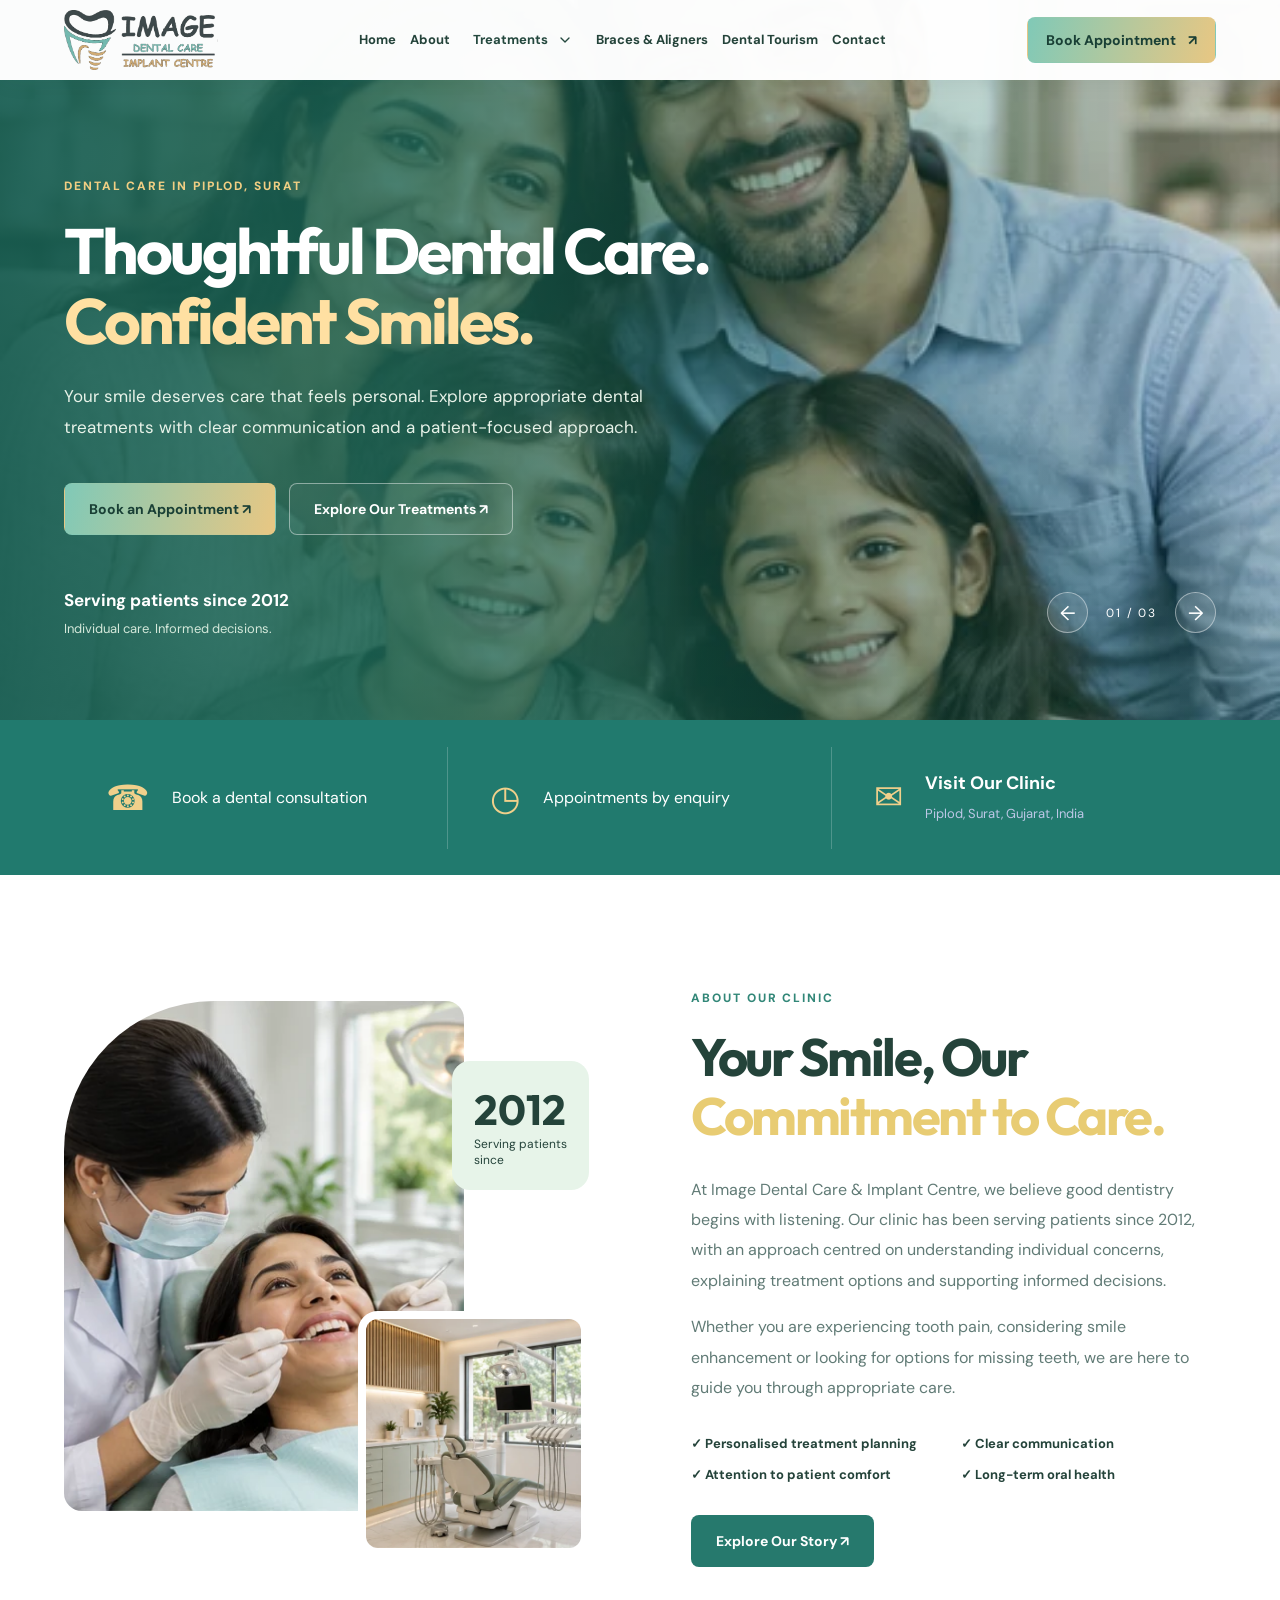
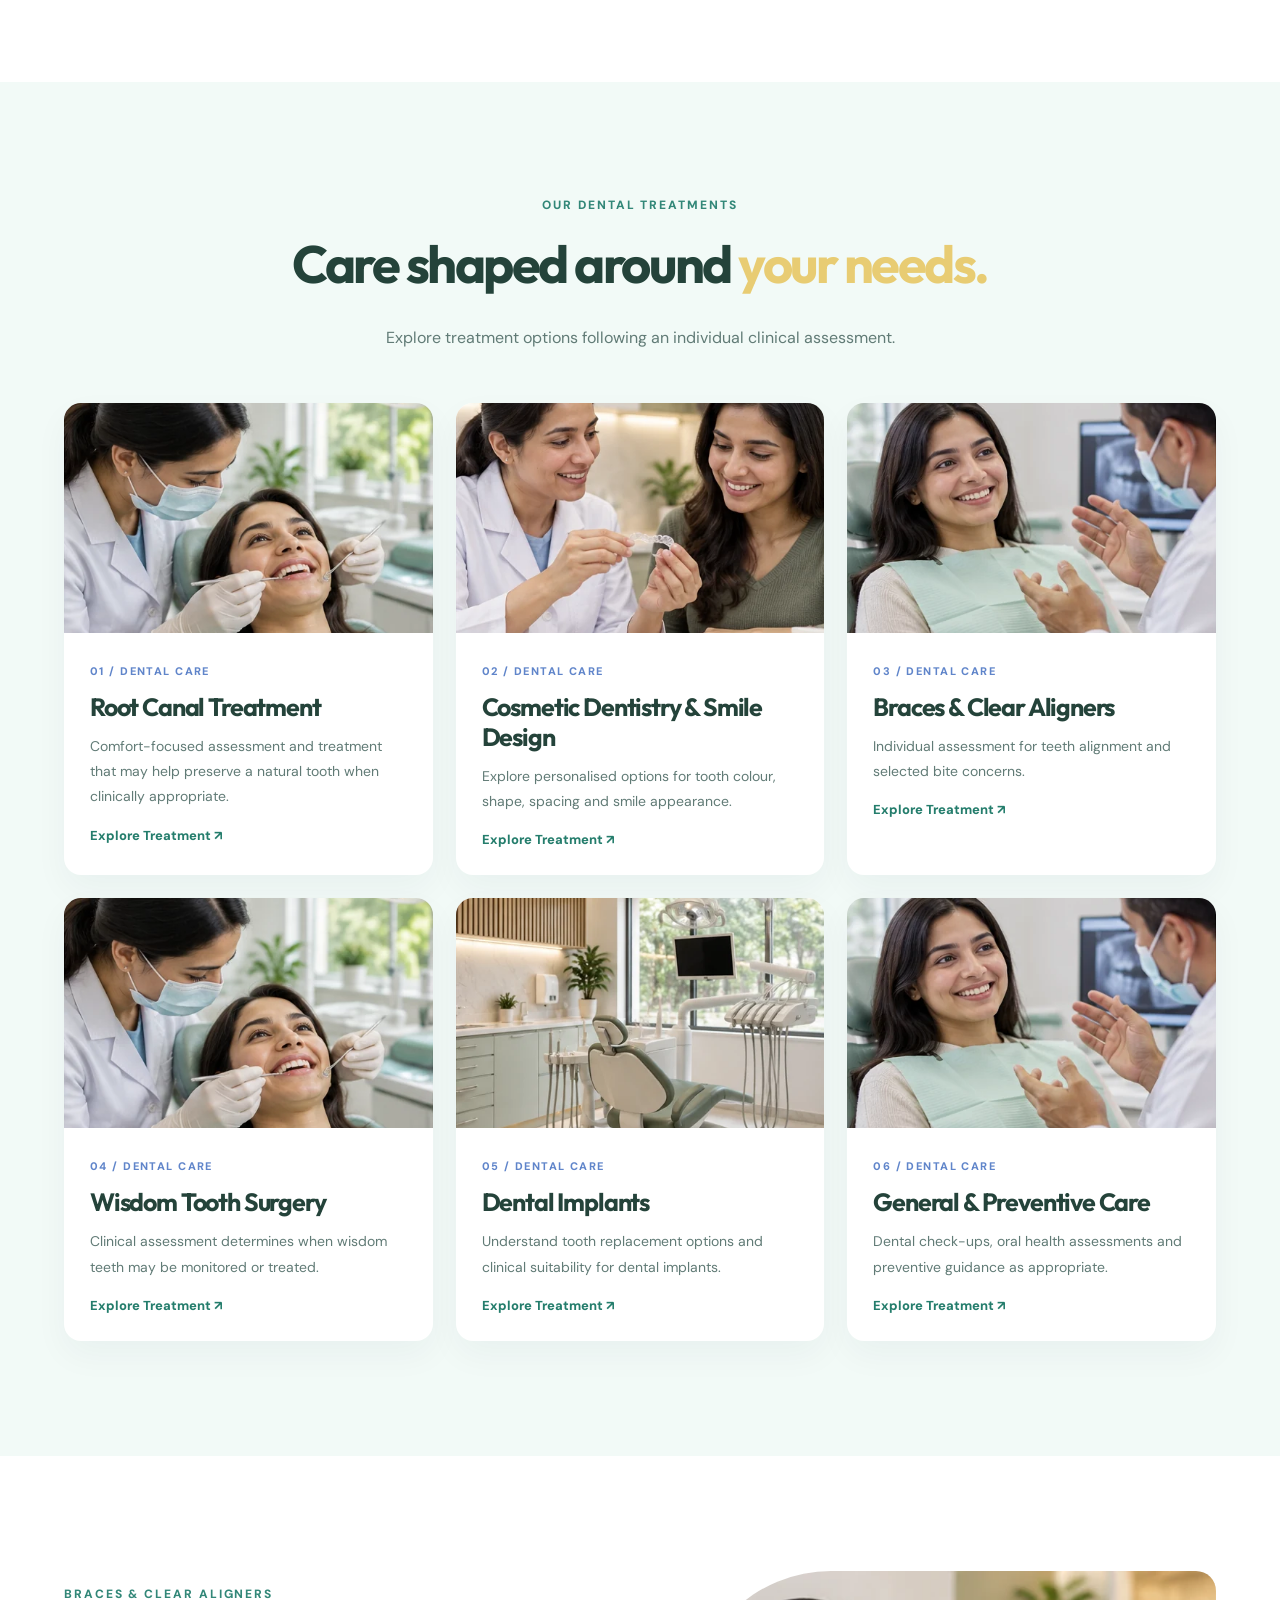
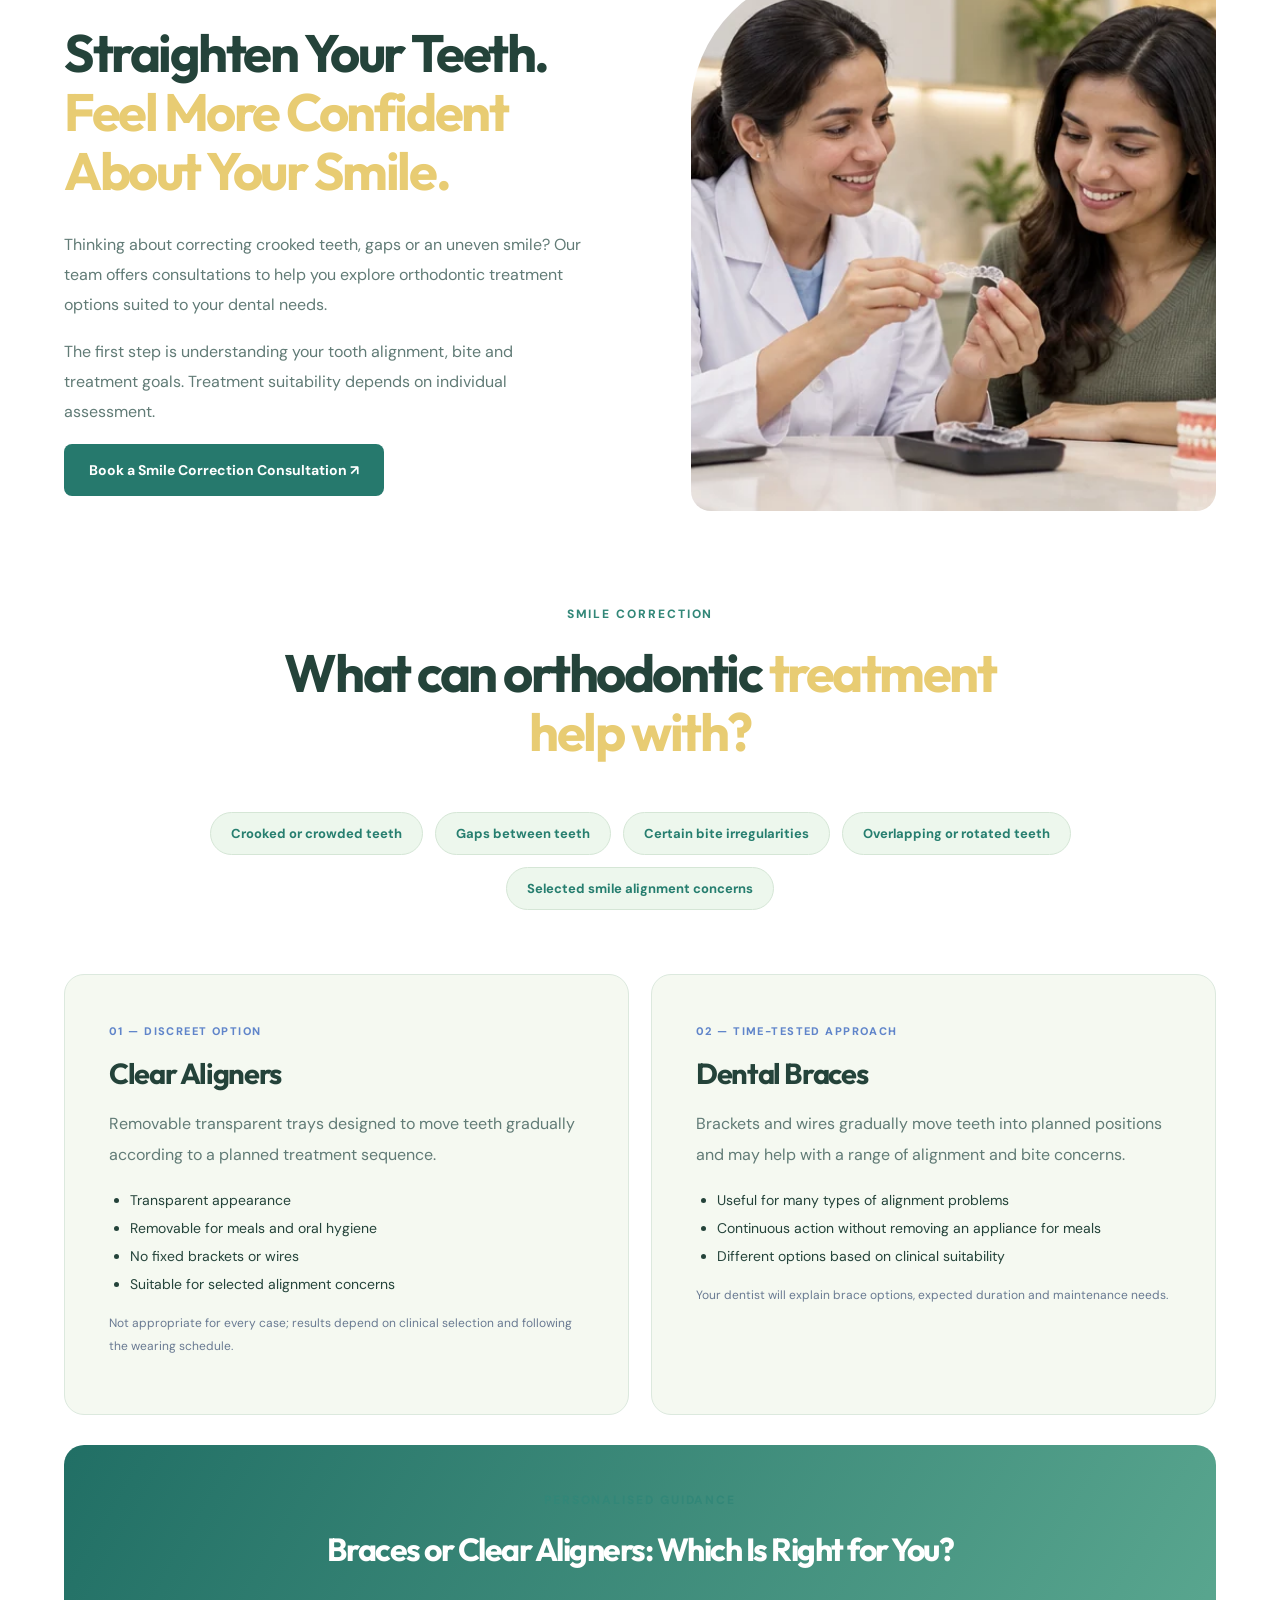
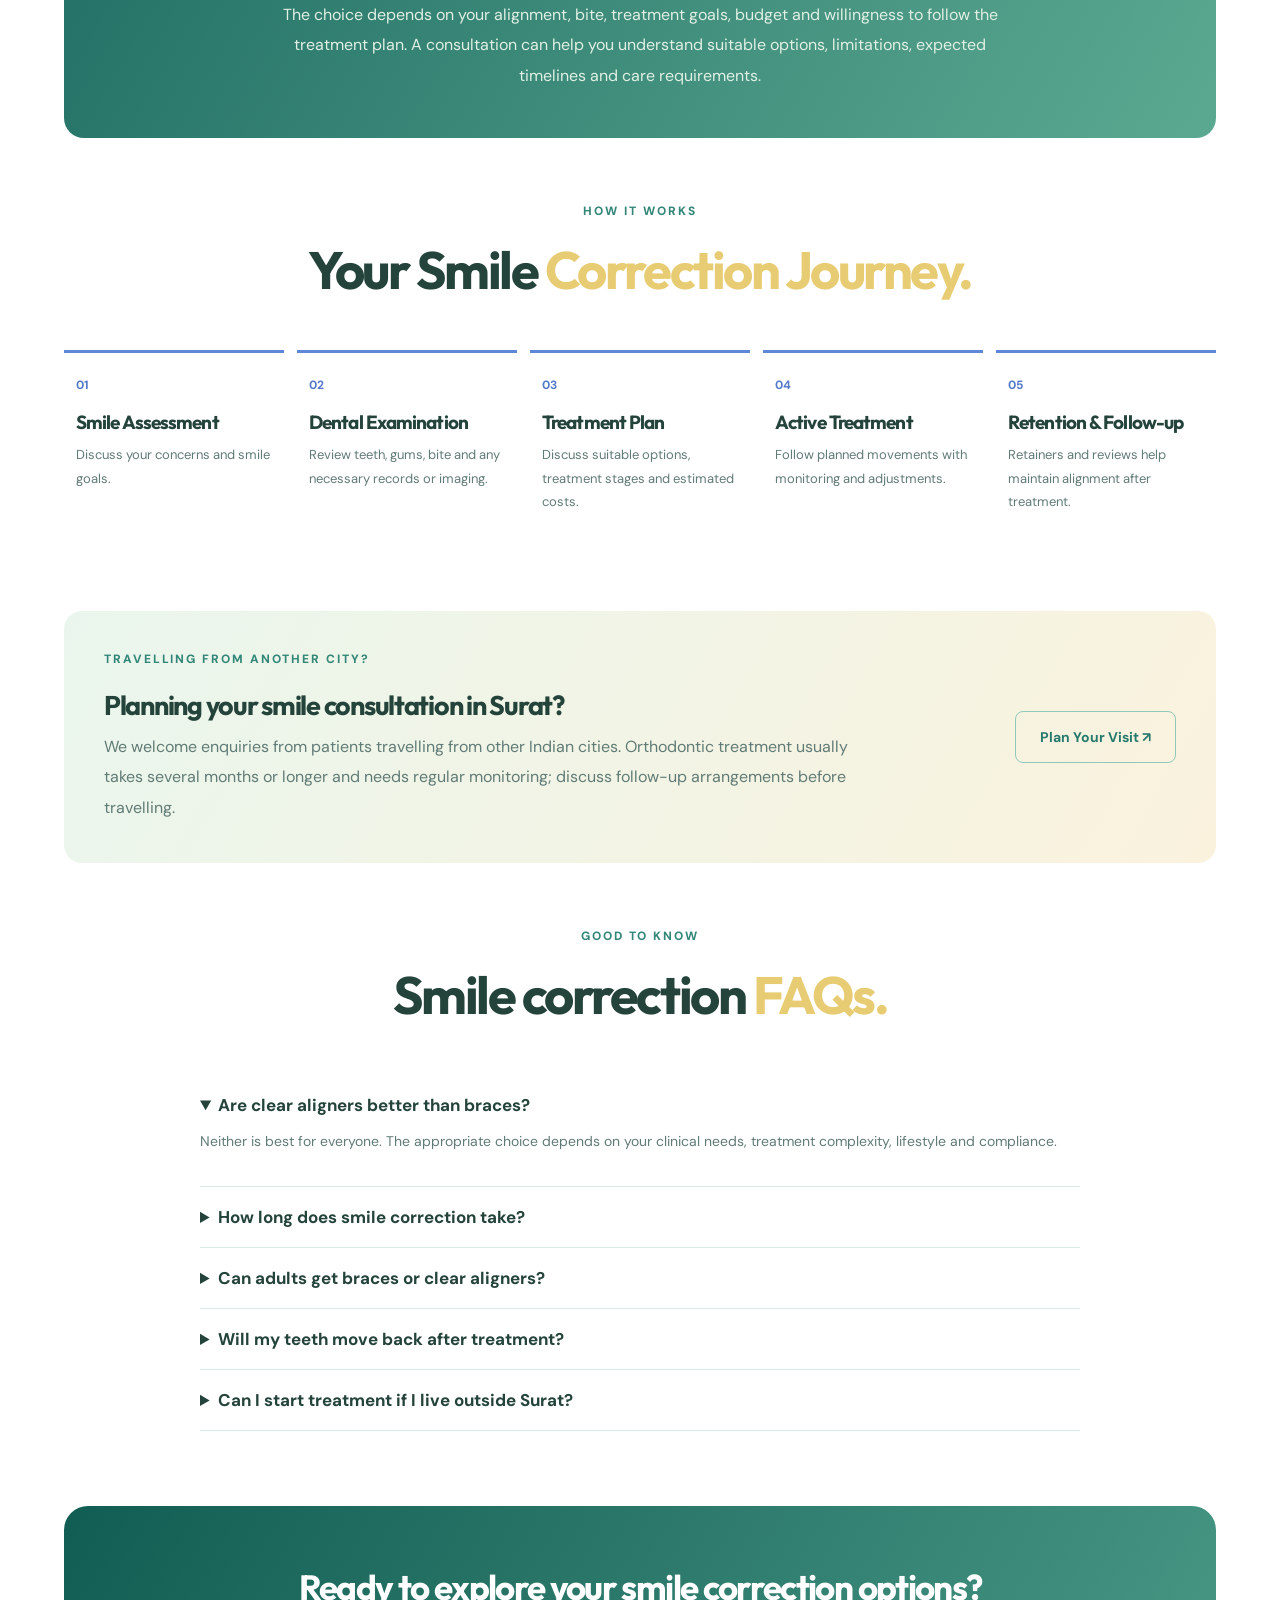
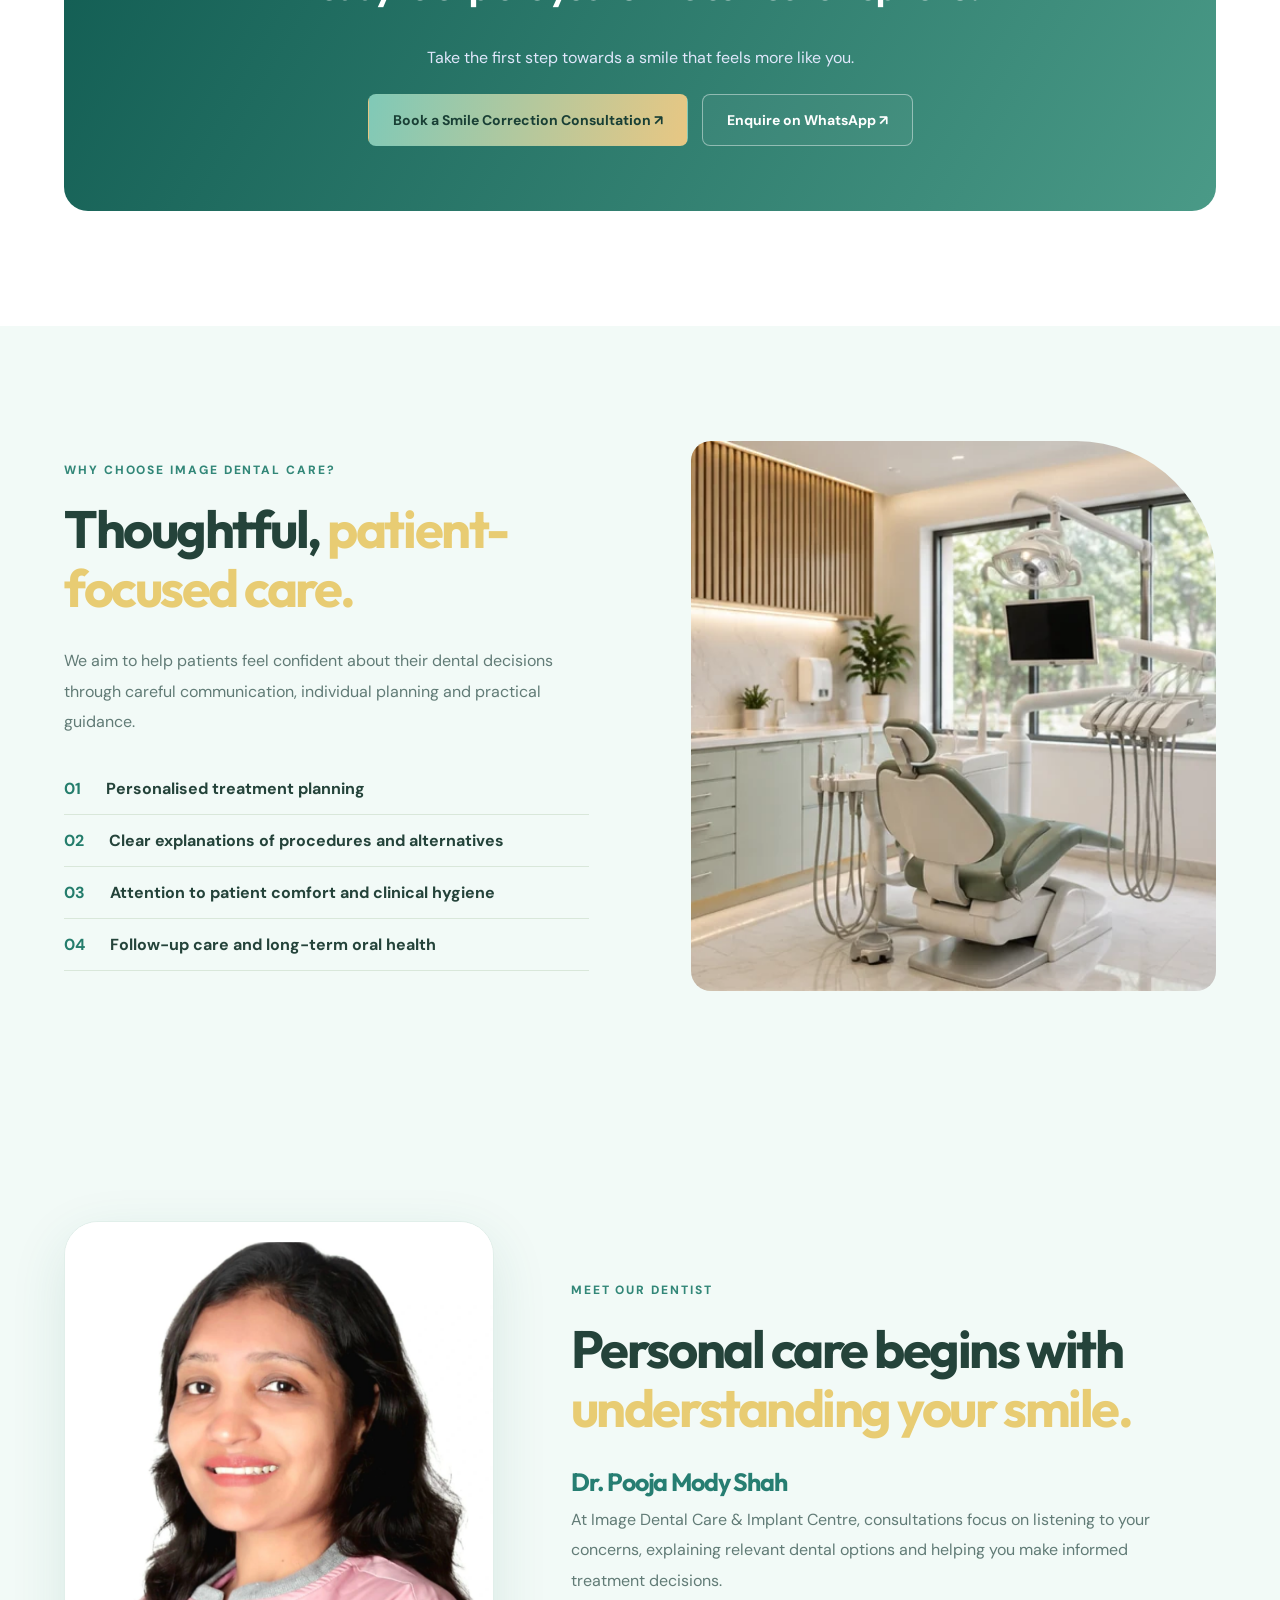
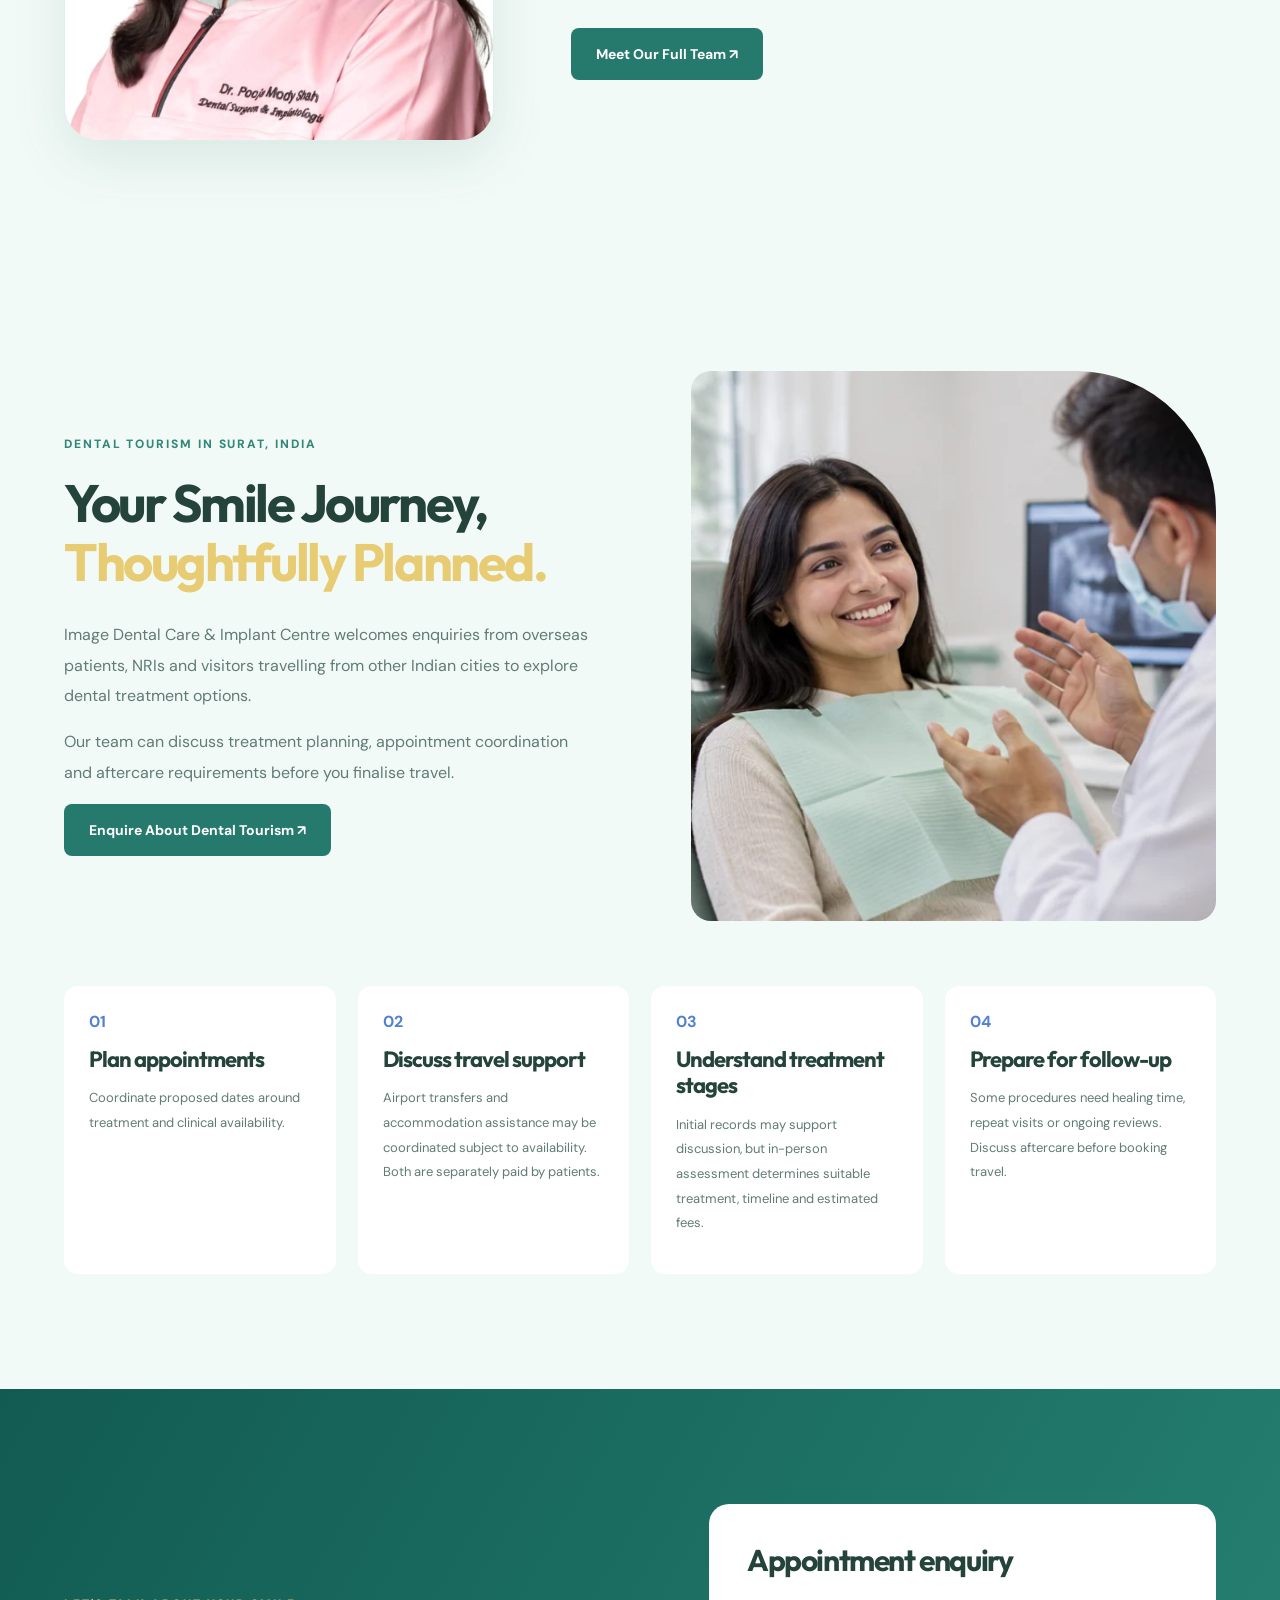
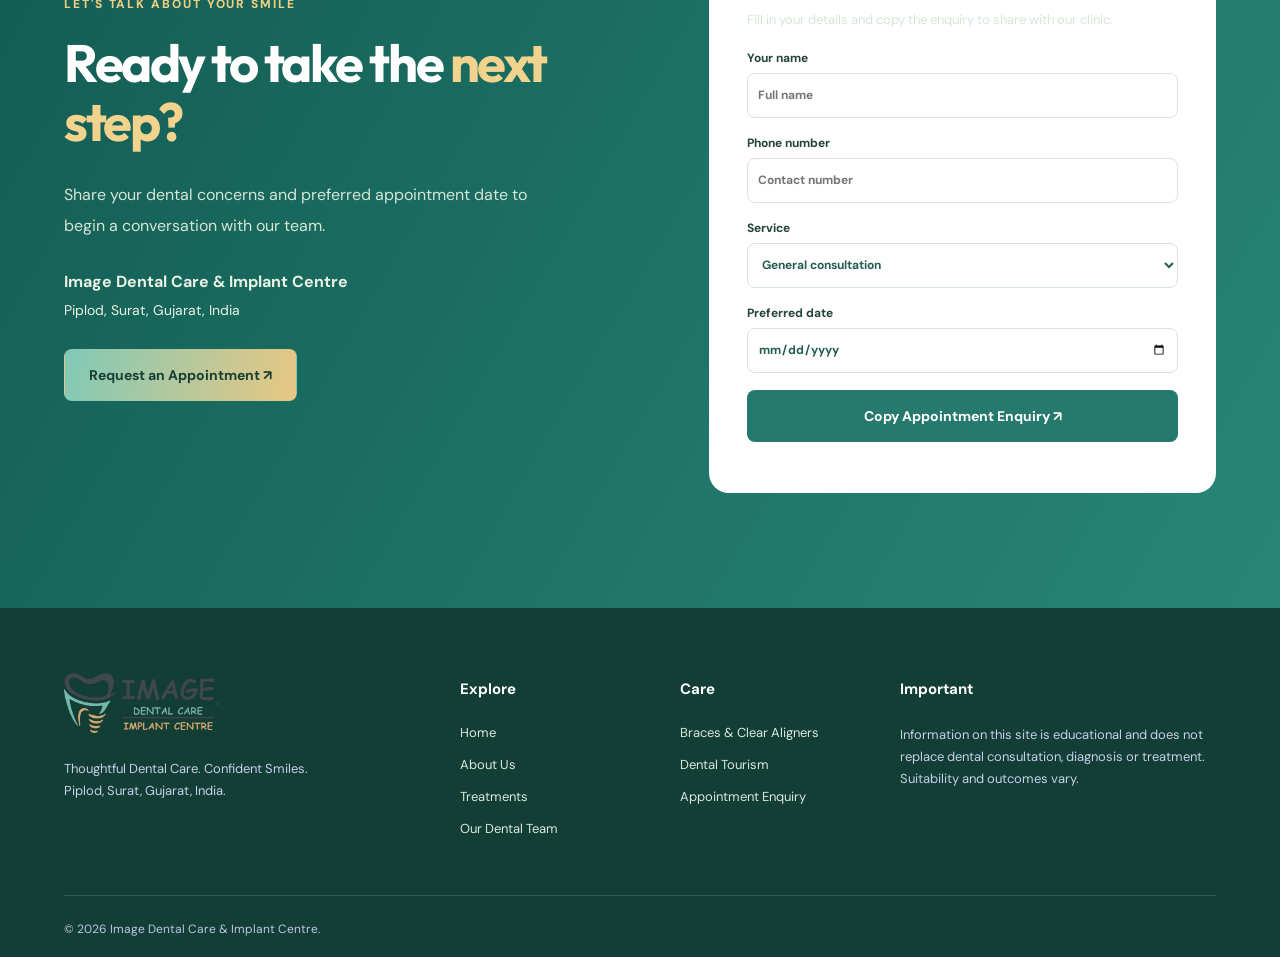
==== commit d18e4438: "Add files via upload" ====
--- a/index.html
+++ b/index.html
@@ -23,7 +23,7 @@
      <a href="#home">
       Home
      </a>
-     <a href="#about">
+     <a href="about.html">
       About
      </a>
      <div class="nav-dropdown">
@@ -200,8 +200,8 @@
         &checkmark; Long-term oral health
        </span>
       </div>
-      <a class="button dark" href="#why">
-       Know More About Us &nearrow;
+      <a class="button dark" href="about.html">
+       Explore Our Story &nearrow;
       </a>
      </div>
     </div>
@@ -481,9 +481,7 @@
       <p>
        At Image Dental Care &amp; Implant Centre, consultations focus on listening to your concerns, explaining relevant dental options and helping you make informed treatment decisions.
       </p>
-      <button class="button dark" data-book="">
-       Request an Appointment &nearrow;
-      </button>
+      <a class="button dark" href="about.html#team">Meet Our Full Team &nearrow;</a>
      </div>
     </div>
    </section>
@@ -664,13 +662,13 @@
      <a href="#home">
       Home
      </a>
-     <a href="#about">
+     <a href="about.html">
       About Us
      </a>
      <a href="#treatments">
       Treatments
      </a>
-     <a href="#team">
+     <a href="about.html#team">
       Our Dental Team
      </a>
     </div>
--- a/styles.css
+++ b/styles.css
@@ -1262,3 +1262,65 @@
   .menu {display:block;}
   .nav-actions .compact {display:none;}
 }
+
+
+/* === ABOUT PAGE: responsive sections and team profiles === */
+.about-page {overflow:clip;color:#23493d;}
+.about-intro {padding:90px 0 84px;background:linear-gradient(120deg,#f0f8f3 0%,#ffffff 58%,#f9f3e3 100%);}
+.about-intro-layout {display:grid;grid-template-columns:1.08fr .92fr;align-items:center;gap:clamp(32px,6vw,100px);}
+.about-intro h1 {font-size:clamp(42px,5.5vw,76px);line-height:1.06;letter-spacing:-.035em;margin:14px 0 24px;color:#153d34;}
+.about-intro h1 em,.about-page h2 em {color:#48977c;font-style:normal;}
+.about-intro p {font-size:clamp(16px,1.5vw,20px);max-width:590px;line-height:1.75;color:#536d64;}
+.about-intro .button {margin-top:20px;}
+.about-intro-photo {border-radius:28px;overflow:hidden;background:#e6f2eb;max-width:440px;justify-self:center;box-shadow:0 20px 70px #0b3a2619;}
+.about-intro-photo img {width:100%;height:480px;object-fit:cover;object-position:center 25%;}
+.about-story-layout {display:grid;grid-template-columns:1fr 1fr;gap:65px;align-items:center;}
+.about-page h2 {font-size:clamp(35px,4vw,58px);line-height:1.1;letter-spacing:-.03em;color:#183e34;margin:15px 0 24px;}
+.about-page p {line-height:1.78;}
+.about-story-points {display:grid;gap:14px;}
+.about-story-points>div {display:grid;grid-template-columns:45px 1fr;gap:2px 12px;border-bottom:1px solid #dce9df;padding:15px 0;}
+.about-story-points span {grid-row:span 2;color:#439a79;font-size:21px;font-weight:800;}
+.about-story-points strong {font-size:19px;}
+.about-story-points p {margin:0;color:#658078;}
+.about-value-grid {display:grid;grid-template-columns:repeat(2,minmax(0,1fr));gap:23px;}
+.about-value-card {border:1px solid #dcece2;border-radius:24px;background:#fff;padding:38px;box-shadow:0 9px 28px #14352709;}
+.about-value-card h3 {font-size:28px;margin:12px 0;}
+.about-value-card p {color:#5c746b;}
+.value-icon {display:grid;place-items:center;width:55px;height:55px;background:#e8f6ec;color:#338768;border-radius:16px;font-size:25px;}
+.about-milestones {padding:34px 0;background:#155345;color:#fff;}
+.milestone-grid {display:grid;grid-template-columns:.7fr 1fr 1.65fr;gap:28px;}
+.milestone-grid>div {display:flex;flex-direction:column;gap:5px;border-right:1px solid #ffffff30;padding:15px 27px 15px 0;}
+.milestone-grid>div:last-child {border:0;}
+.milestone-grid strong {font-size:clamp(23px,2.5vw,38px);font-weight:800;color:#eed38b;}
+.milestone-grid span {color:#e7f3e8;font-size:14px;line-height:1.6;}
+.about-team-section .section-head {max-width:800px;}
+.founder-feature {display:grid;grid-template-columns:.72fr 1.28fr;gap:40px;align-items:center;background:#eaf6ed;border:1px solid #d3eadd;border-radius:26px;padding:30px;margin:35px 0 70px;}
+.founder-image {border-radius:22px;overflow:hidden;max-height:480px;background:#fff;}
+.founder-image img {width:100%;height:480px;object-fit:cover;object-position:center 20%;}
+.founder-feature h3 {font-size:clamp(29px,3vw,42px);margin:10px 0;color:#174f40;}
+.founder-feature strong {display:block;color:#368b70;margin-bottom:15px;font-size:16px;}
+.founder-feature p {color:#50695f;}
+.team-heading {margin:55px 0 23px;}
+.team-heading h3 {font-size:clamp(25px,3vw,34px);margin:0;color:#1a4d40;}
+.team-heading p {margin:7px 0;color:#64796f;}
+.team-profile-grid {display:grid;grid-template-columns:repeat(3,minmax(0,1fr));gap:24px;}
+.team-profile {border:1px solid #dfebe5;border-radius:20px;overflow:hidden;background:#fff;box-shadow:0 12px 26px #0e43230b;}
+.team-photo {height:290px;background:#e7f1e9;overflow:hidden;display:flex;justify-content:center;align-items:center;}
+.team-photo img {height:100%;width:100%;object-fit:cover;object-position:center 20%;}
+.team-no-photo {background:linear-gradient(135deg,#d5ecde,#f6ebca);}
+.team-no-photo span {display:grid;place-items:center;width:105px;height:105px;border:2px solid #478d75;border-radius:50%;font-size:38px;color:#246c53;font-weight:700;}
+.team-profile-body {padding:22px;}
+.team-profile-body h4 {margin:0 0 4px;font-size:22px;line-height:1.3;color:#214c3e;}
+.team-profile-body>span {font-size:14px;font-weight:700;color:#538b6e;}
+.team-profile-body p {color:#64786c;margin:10px 0 0;font-size:14px;}
+.team-gallery {display:grid;grid-template-columns:repeat(3,1fr);gap:18px;}
+.team-gallery img {width:100%;aspect-ratio:3/4;object-fit:cover;object-position:top;border-radius:17px;background:#ecf1e9;}
+.about-last-cta {background:#f0f7f2;}
+.about-cta-inner {display:flex;justify-content:space-between;align-items:center;gap:30px;}
+.about-cta-inner h2 {max-width:700px;}
+.about-cta-inner p {color:#667d73;}
+@media(max-width:980px){.about-intro-layout,.about-story-layout,.founder-feature {grid-template-columns:1fr;}.about-intro-photo{max-width:360px;}.team-profile-grid{grid-template-columns:repeat(2,minmax(0,1fr));}.milestone-grid{grid-template-columns:repeat(2,1fr);}.milestone-grid .milestone-patients{grid-column:1/-1;}.about-cta-inner{flex-direction:column;align-items:flex-start;}}
+@media(max-width:610px){.about-intro{padding:50px 0 65px;}.about-intro h1{font-size:clamp(38px,10vw,54px);}.about-intro-photo img{height:350px;}.about-value-grid,.team-profile-grid,.team-gallery,.milestone-grid{grid-template-columns:1fr;}.milestone-grid .milestone-patients{grid-column:auto;}.milestone-grid>div{border-right:0;border-bottom:1px solid #ffffff30;padding:10px 0 18px;}.founder-feature{padding:15px;margin-bottom:48px;}.founder-image img{height:350px;}.team-photo{height:310px;}.about-value-card{padding:26px;}}
+
+/* About page content must be visible even if scripts are blocked. */
+.about-page .reveal { opacity: 1; transform: none; }
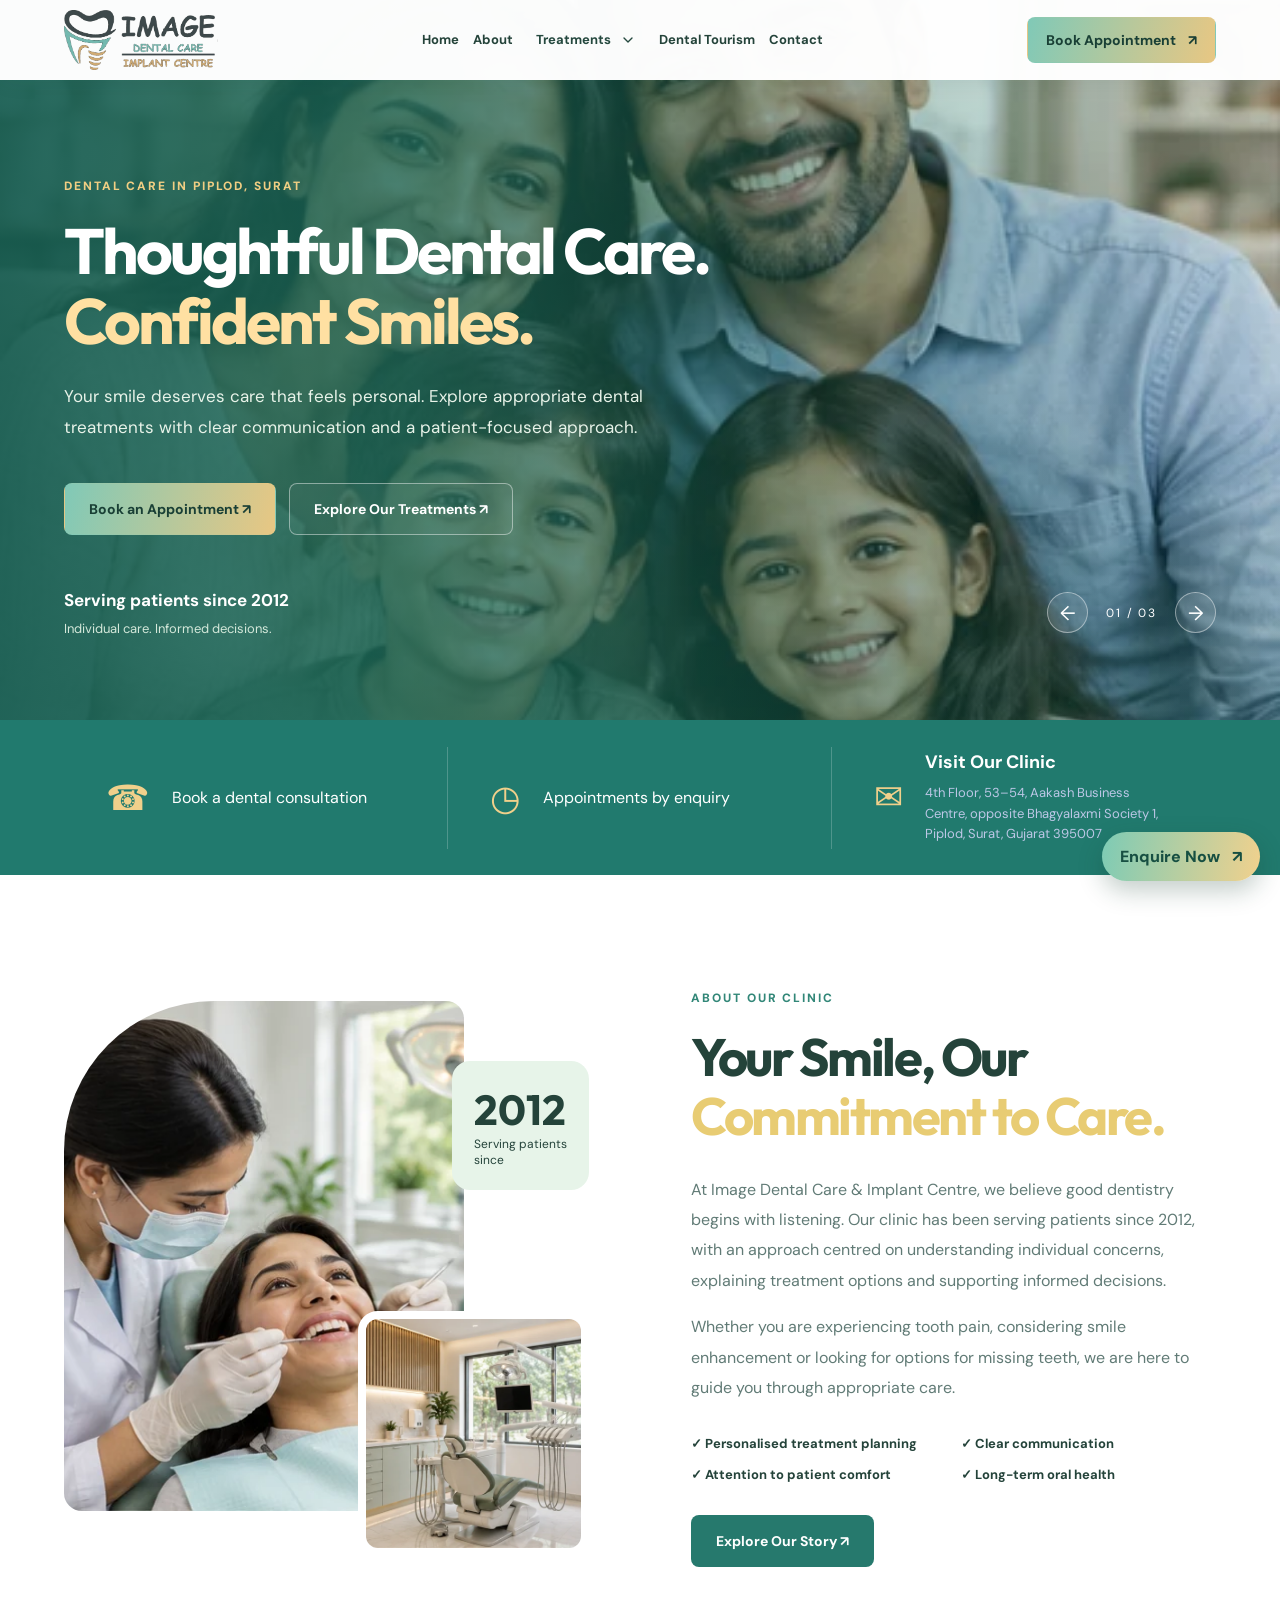
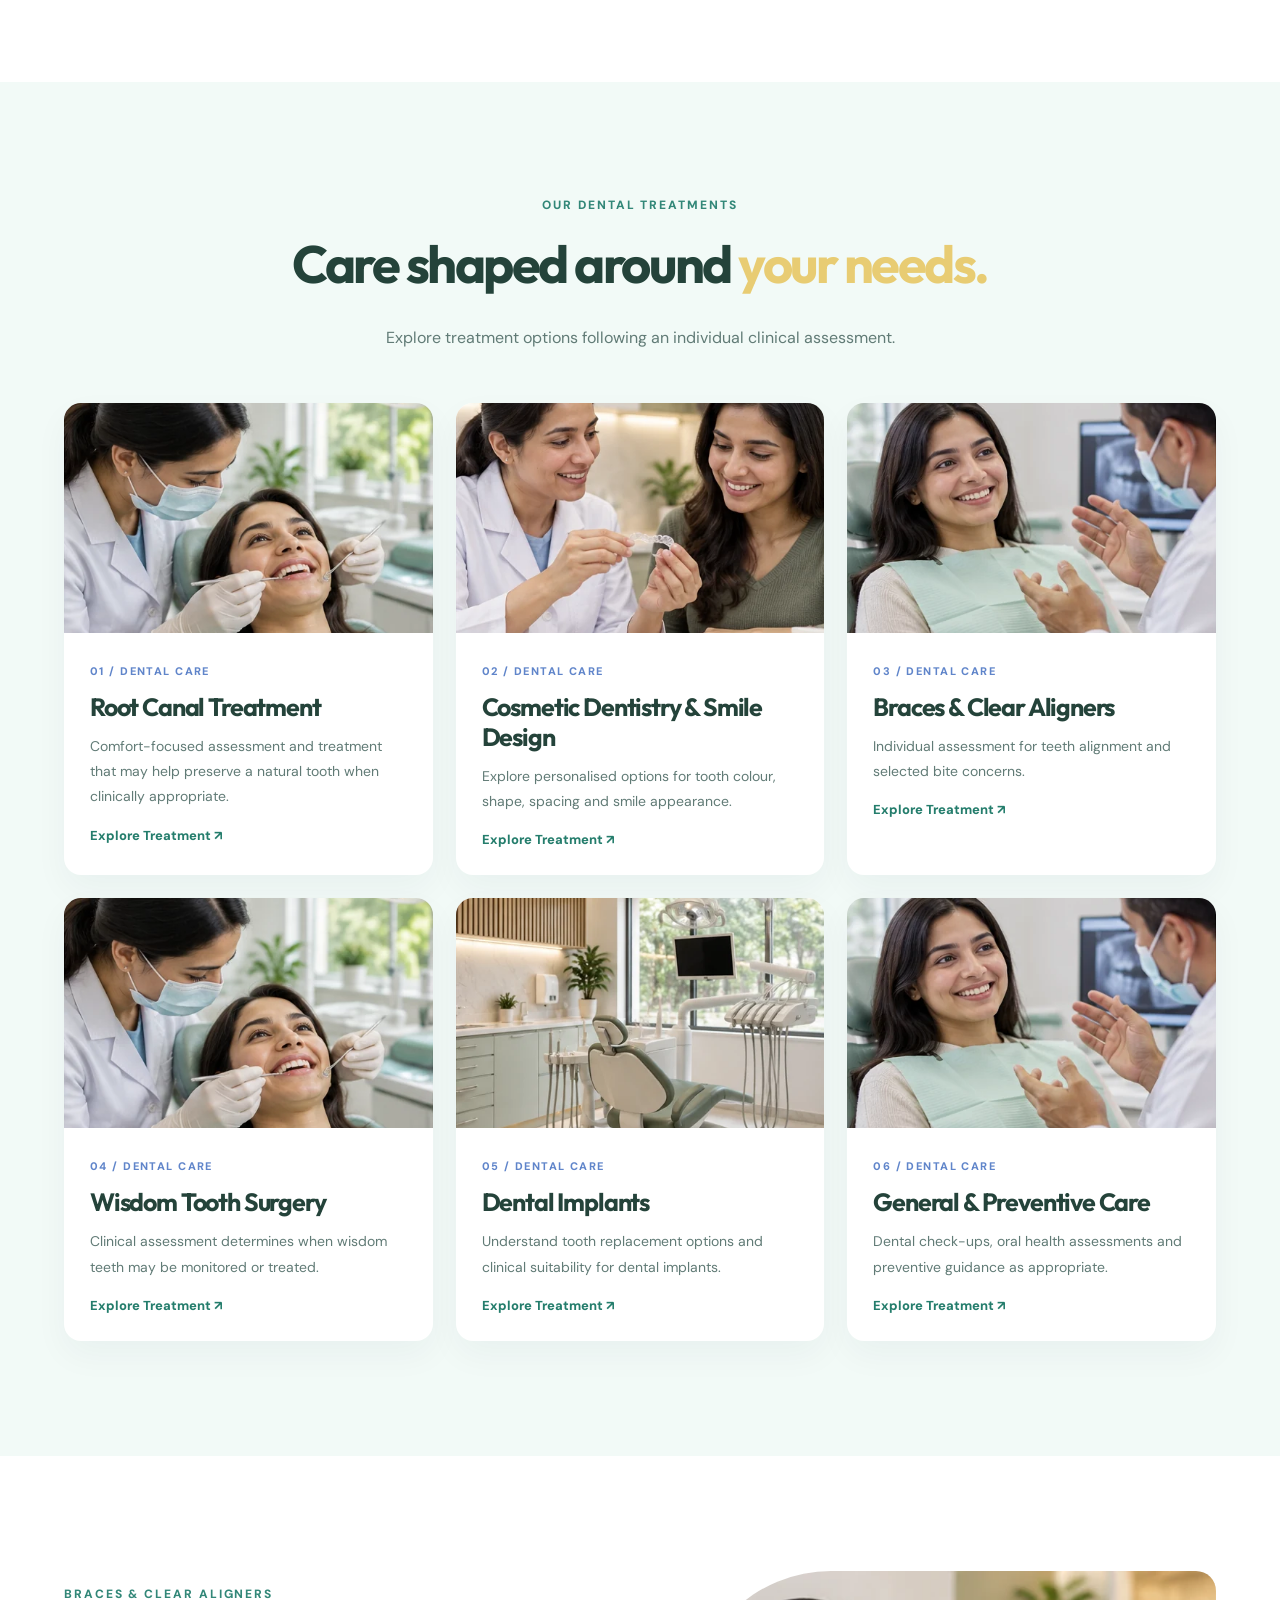
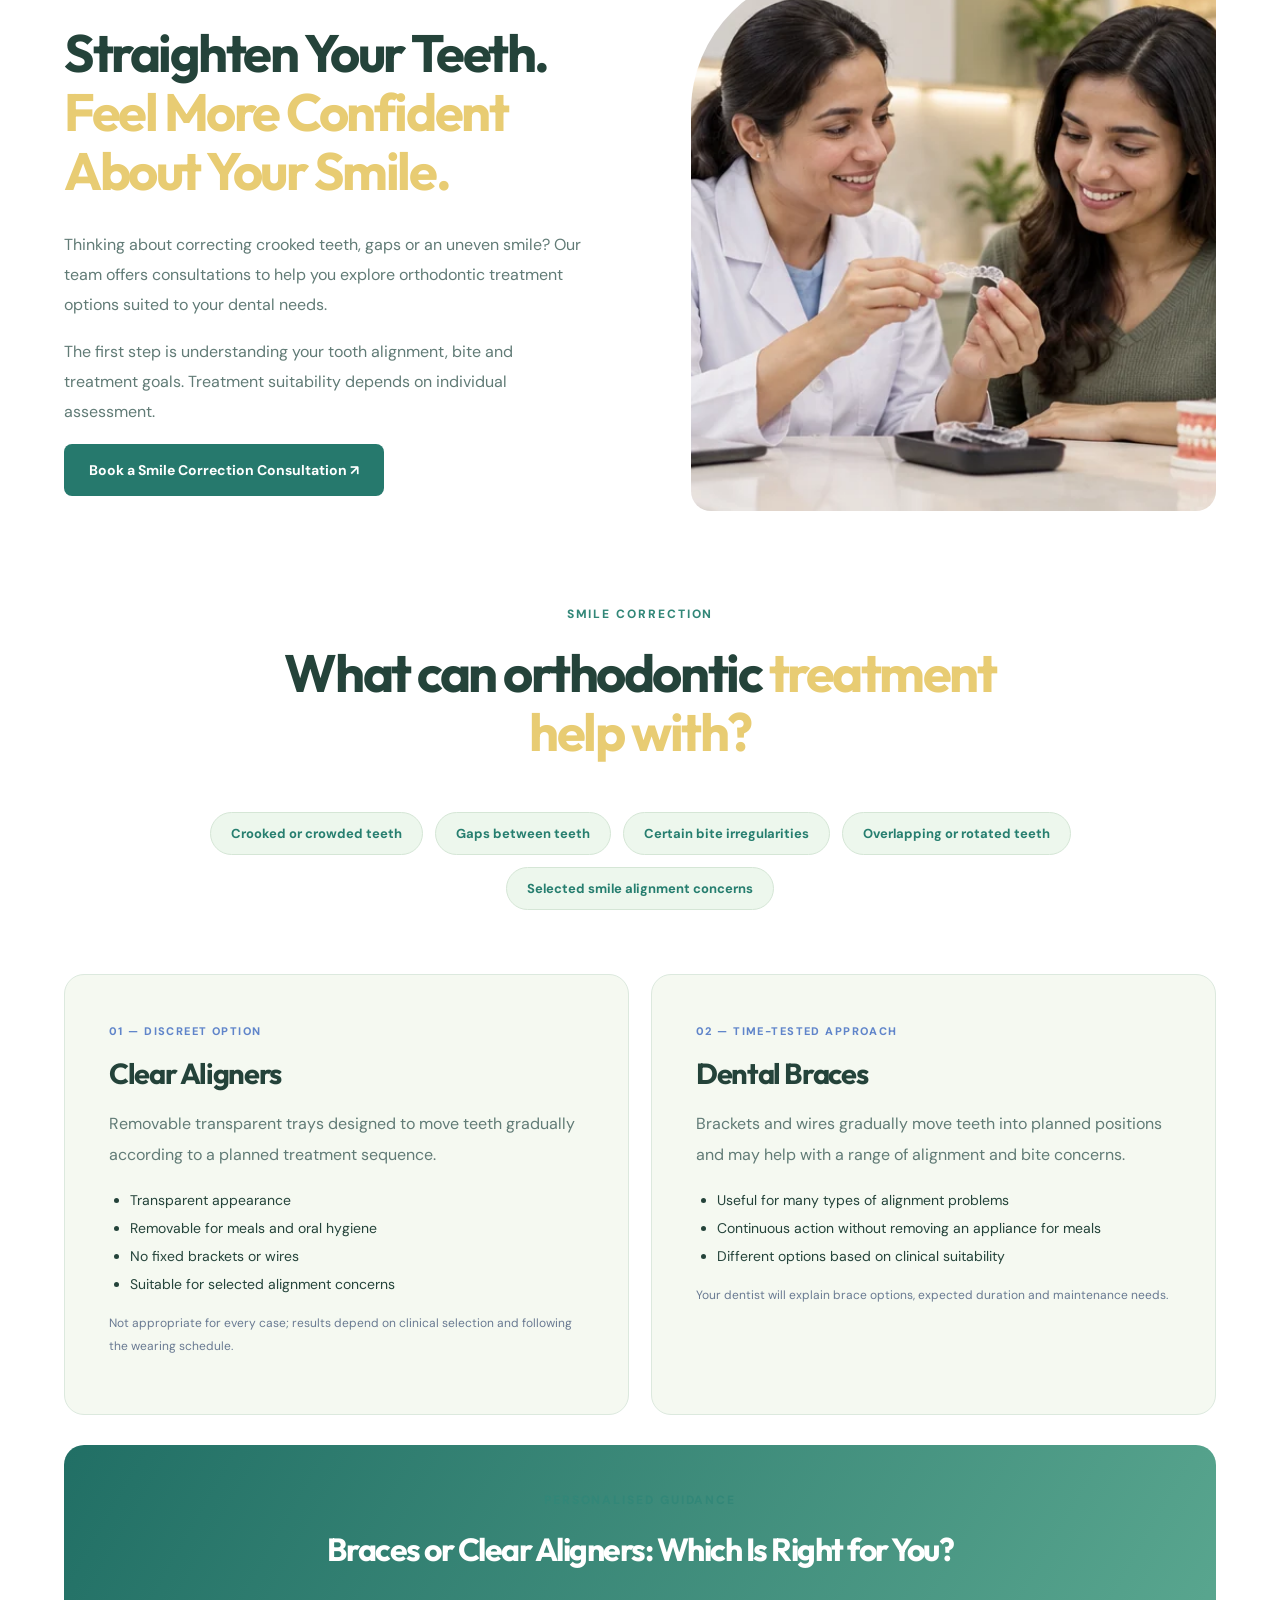
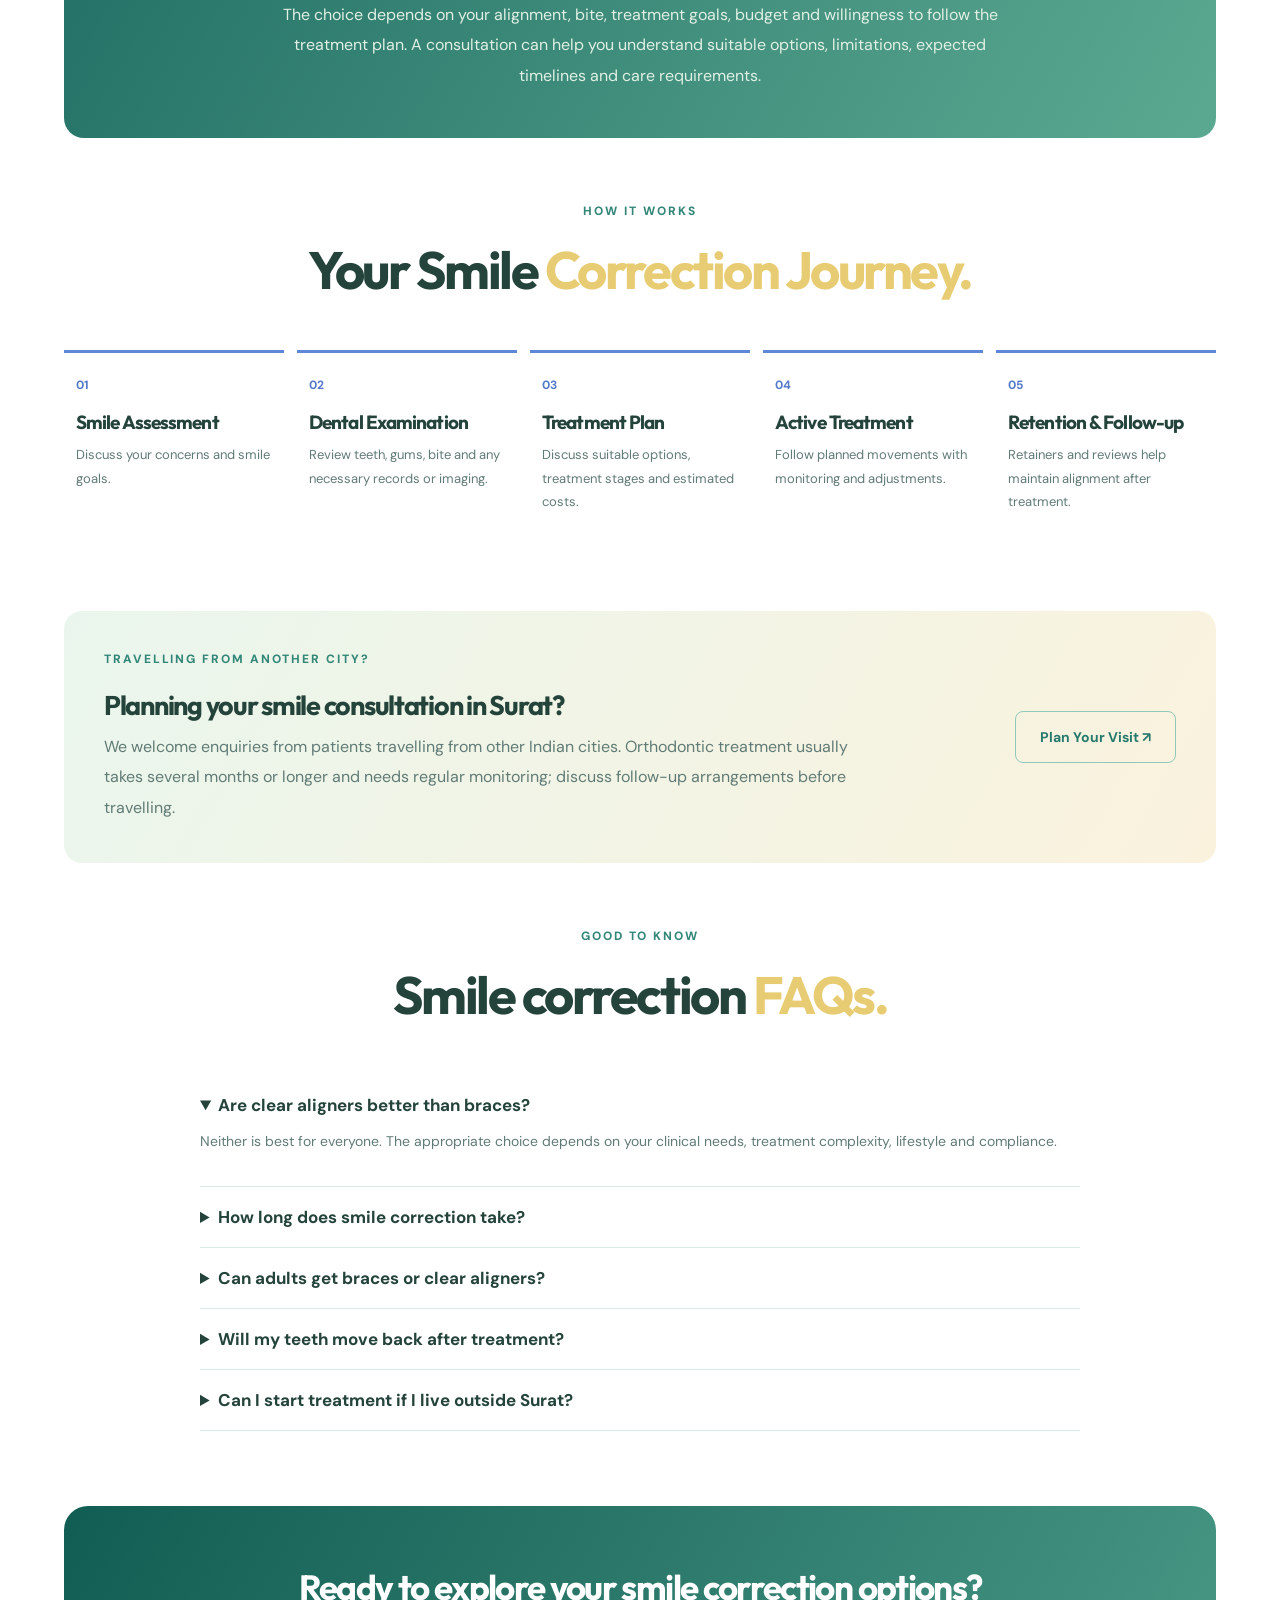
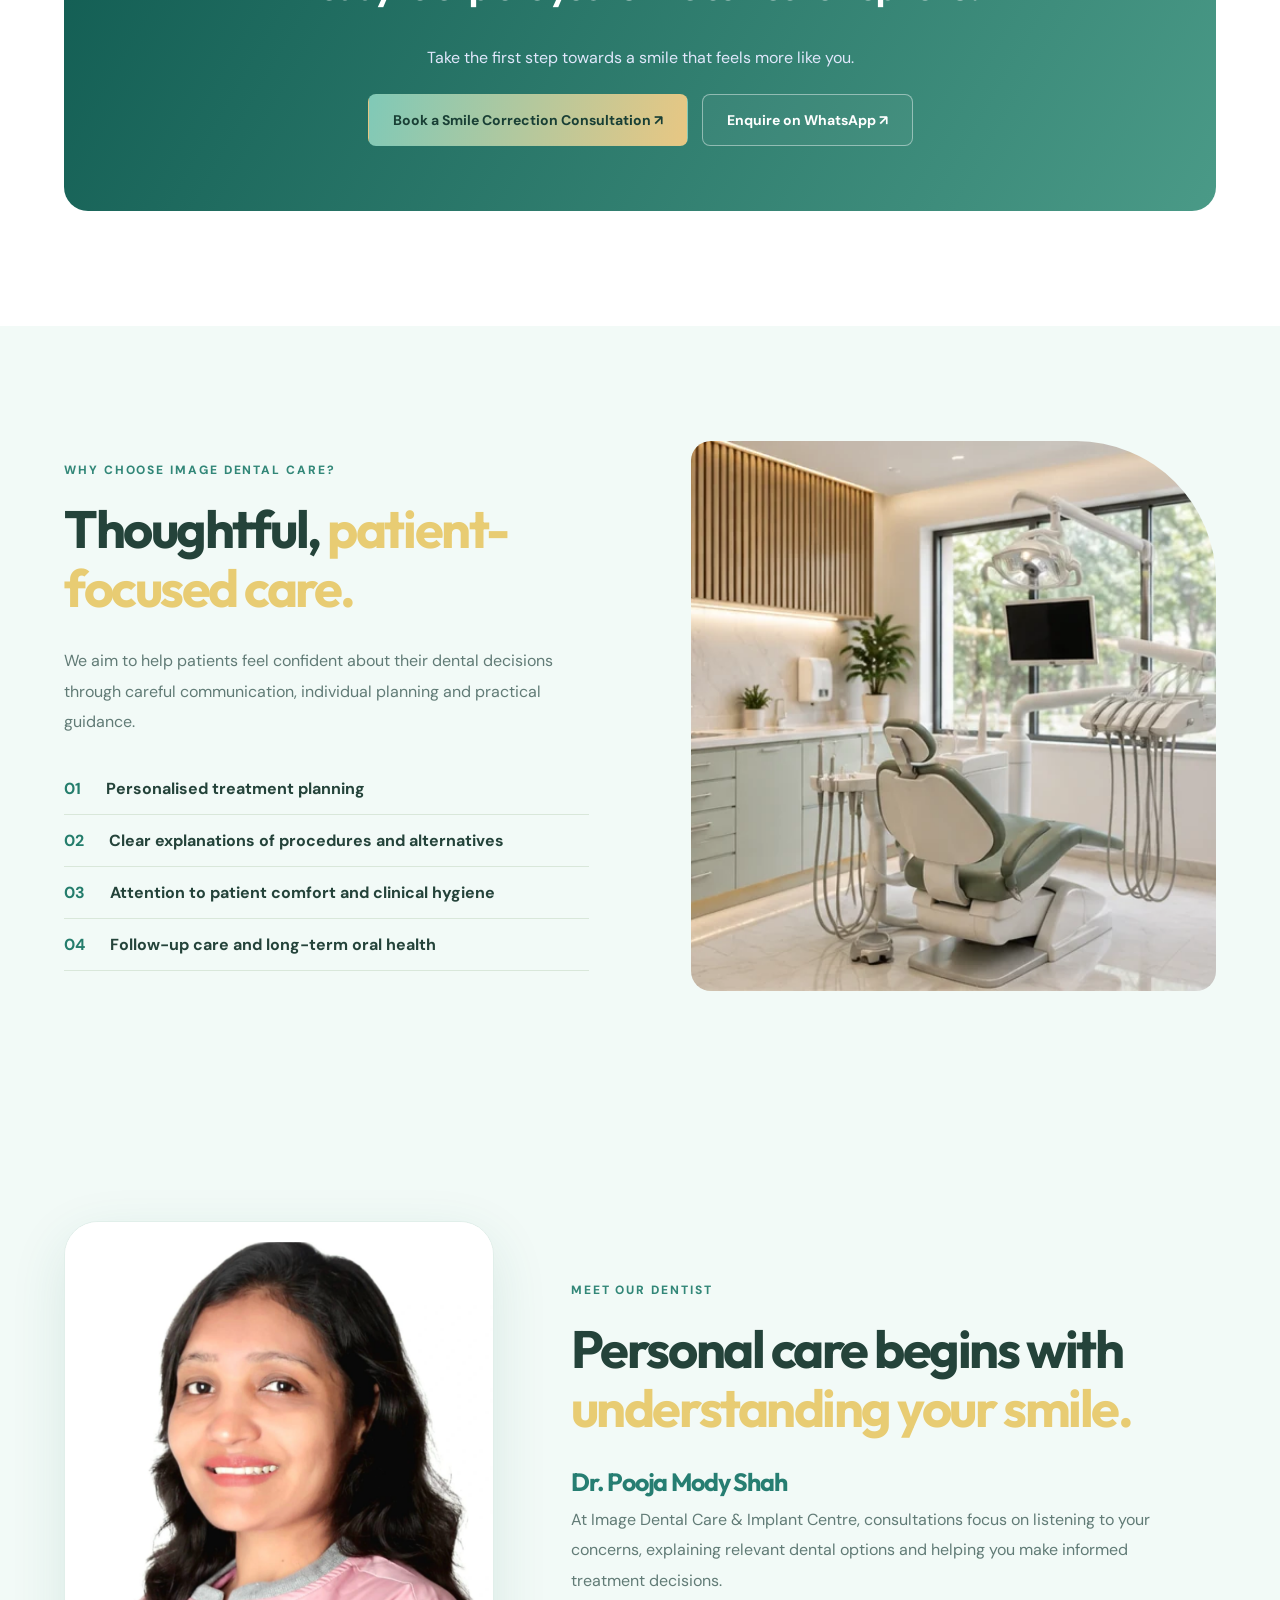
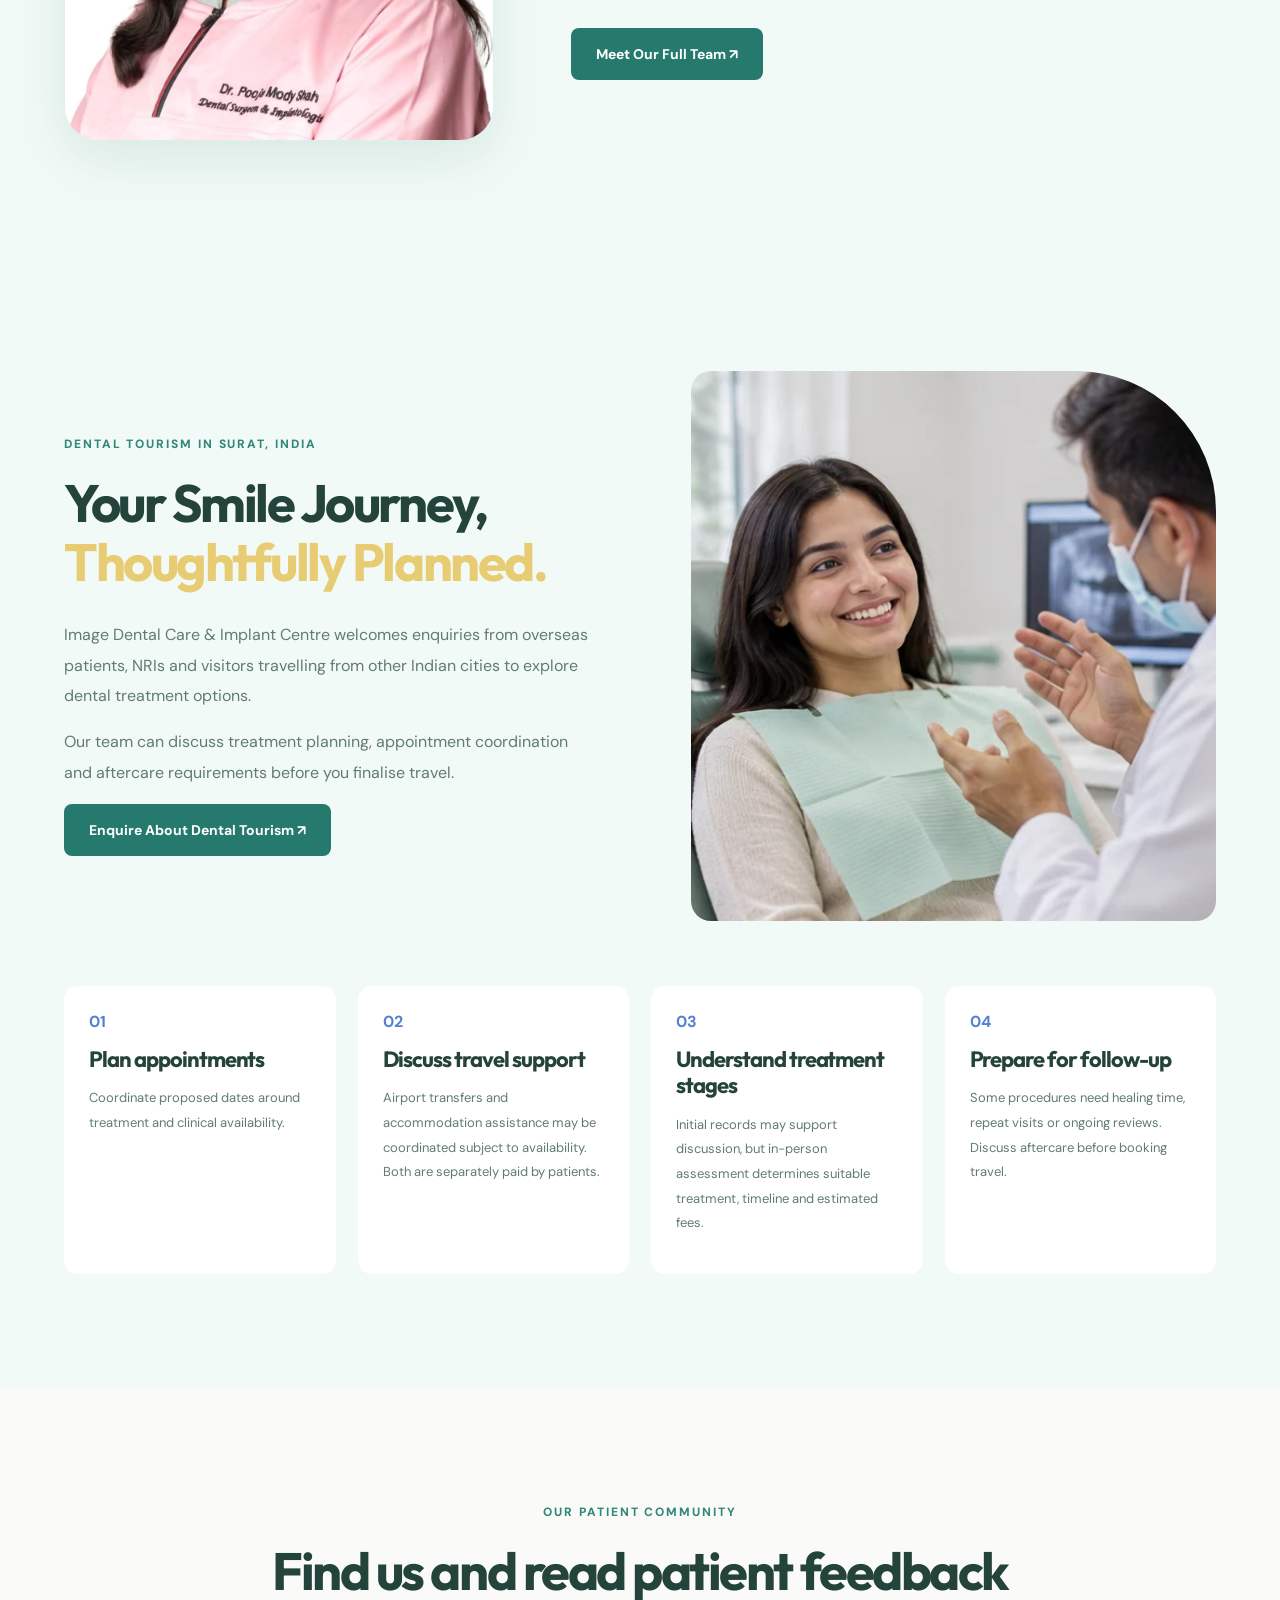
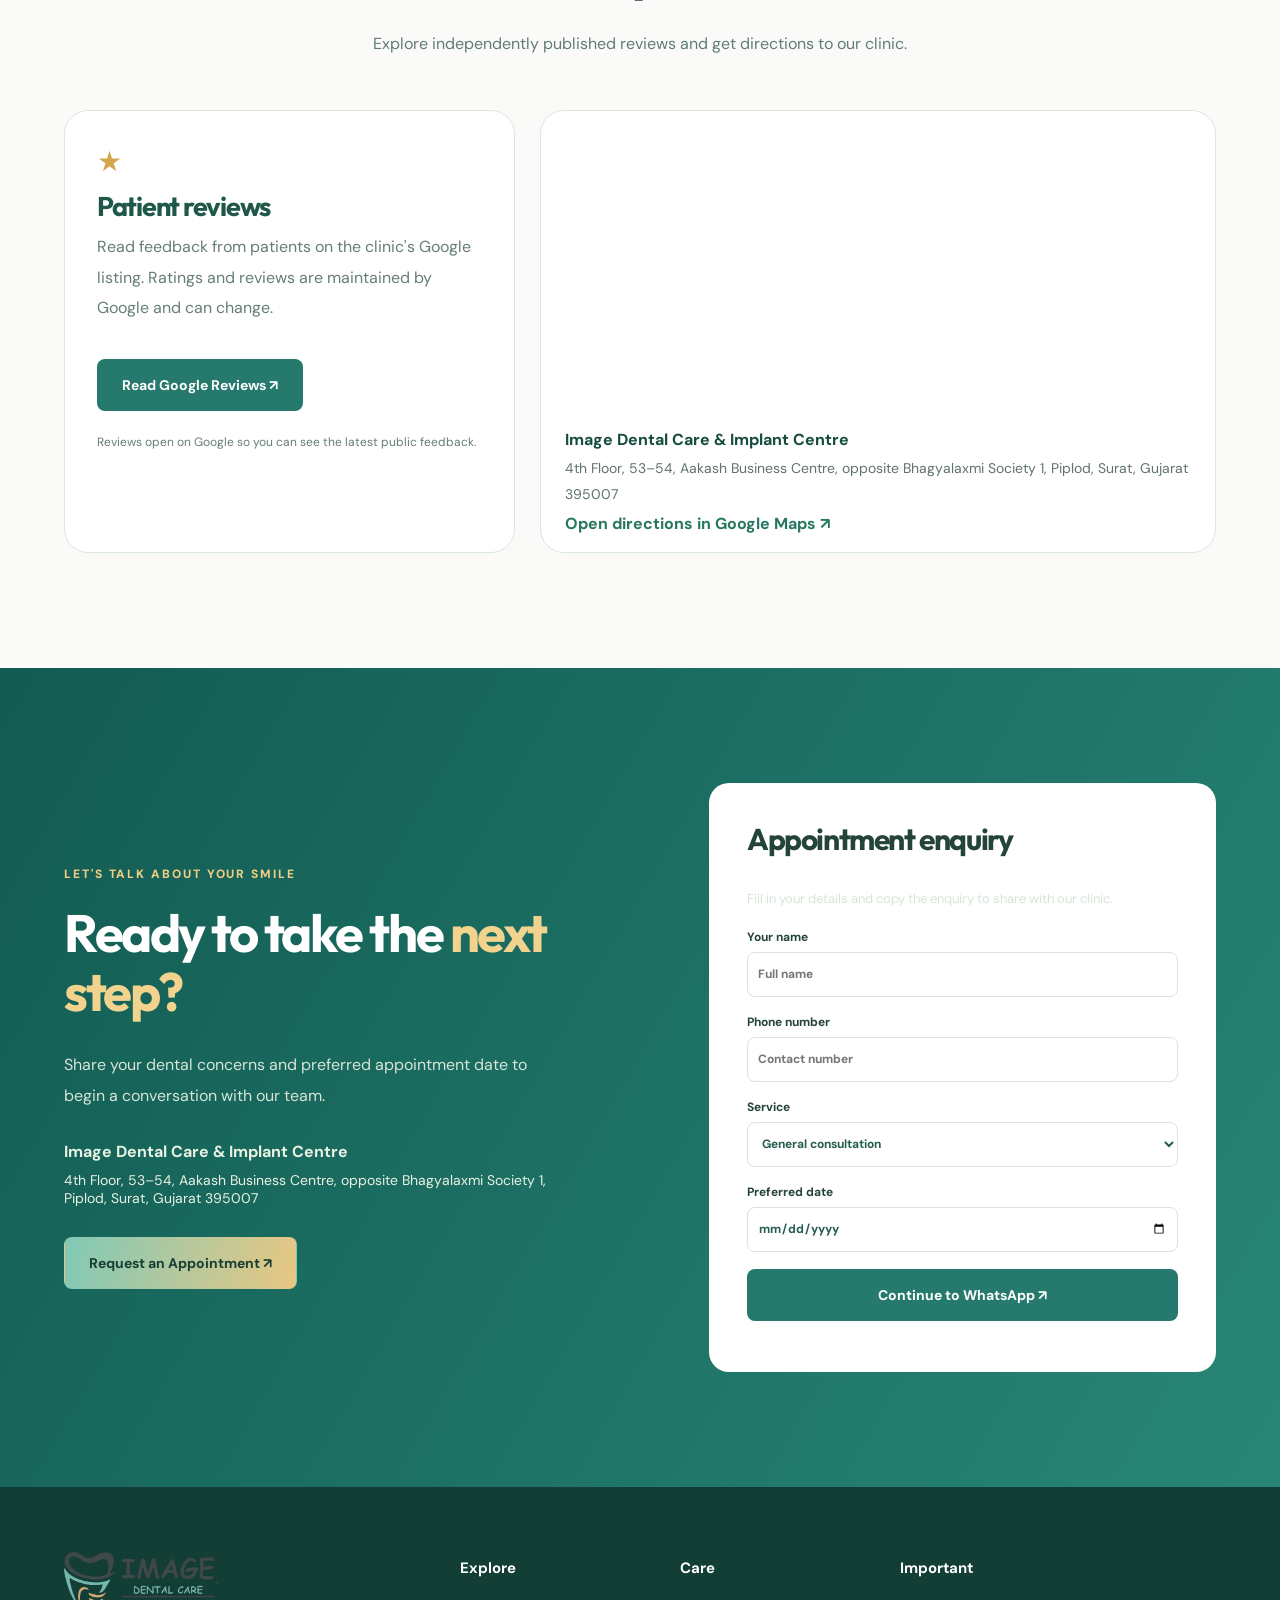
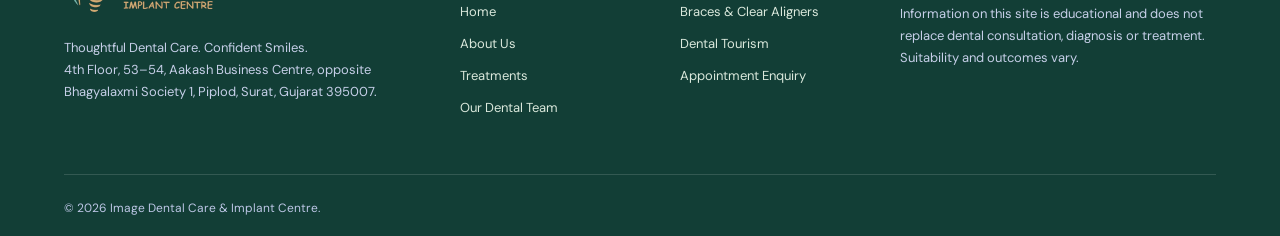
==== commit bca8606c: "Add files via upload" ====
--- a/index.html
+++ b/index.html
@@ -43,9 +43,6 @@
        </div>
       </div>
      </div>
-     <a href="braces-clear-aligners.html">
-      Braces &amp; Aligners
-     </a>
      <a href="dental-tourism.html">
       Dental Tourism
      </a>
@@ -148,7 +145,7 @@
         Visit Our Clinic
        </strong>
        <small>
-        Piplod, Surat, Gujarat, India
+        4th Floor, 53–54, Aakash Business Centre, opposite Bhagyalaxmi Society 1, Piplod, Surat, Gujarat 395007
        </small>
       </span>
      </div>
@@ -560,7 +557,8 @@
      </div>
     </div>
    </section>
-   <section class="section contact" id="contact">
+   <section class="section reviews-location" id="reviews"><div class="shell"><div class="section-head"><span class="kicker">OUR PATIENT COMMUNITY</span><h2>Find us and read patient feedback</h2><p>Explore independently published reviews and get directions to our clinic.</p></div><div class="reviews-map-grid"><article class="reviews-panel"><div class="review-icon">★</div><h3>Patient reviews</h3><p>Read feedback from patients on the clinic's Google listing. Ratings and reviews are maintained by Google and can change.</p><a class="button dark" href="https://www.google.com/search?q=image+dental+care+piplod#lrd=0x3be04d9320bc262b:0x53498b80ce697b53,3,,,," target="_blank" rel="noopener noreferrer">Read Google Reviews ↗</a><p class="review-note">Reviews open on Google so you can see the latest public feedback.</p></article><div class="map-panel"><iframe title="Google Maps location for Image Dental Care &amp; Implant Centre" loading="lazy" referrerpolicy="no-referrer-when-downgrade" src="https://www.google.com/maps?q=53%2C54%20Aakash%20Business%20Centre%20Piplod%20Surat%20395007&amp;output=embed" allowfullscreen></iframe><div class="map-caption"><strong>Image Dental Care &amp; Implant Centre</strong><p>4th Floor, 53–54, Aakash Business Centre, opposite Bhagyalaxmi Society 1, Piplod, Surat, Gujarat 395007</p><a href="https://www.google.com/maps?daddr=4th+floor+53%2C54%2C+Akash+business+centre%2C+opp.+bhagyalaxmi+soc%2C+Piplod%2C+Surat%2C+Gujarat+395007" target="_blank" rel="noopener noreferrer">Open directions in Google Maps ↗</a></div></div></div></div></section>
+<section class="section contact" id="contact">
     <div class="shell contact-grid">
      <div class="reveal">
       <span class="kicker bright">
@@ -580,7 +578,7 @@
         Image Dental Care &amp; Implant Centre
        </strong>
        <span>
-        Piplod, Surat, Gujarat, India
+        4th Floor, 53–54, Aakash Business Centre, opposite Bhagyalaxmi Society 1, Piplod, Surat, Gujarat 395007
        </span>
       </div>
       <button class="button primary" data-book="">
@@ -634,7 +632,7 @@
         <input id="preferredDate" name="date" required="" type="date"/>
        </label>
        <button class="button dark full" type="submit">
-        Copy Appointment Enquiry &nearrow;
+        Continue to WhatsApp &nearrow;
        </button>
        <p class="form-status" id="formStatus" role="status">
        </p>
@@ -652,7 +650,7 @@
      <p>
       Thoughtful Dental Care. Confident Smiles.
       <br/>
-      Piplod, Surat, Gujarat, India.
+      4th Floor, 53–54, Aakash Business Centre, opposite Bhagyalaxmi Society 1, Piplod, Surat, Gujarat 395007.
      </p>
     </div>
     <div>
@@ -718,7 +716,7 @@
      Start with a consultation.
     </h2>
     <p>
-     Enter your details to prepare an appointment enquiry to share with our clinic.
+     Enter your details to send an appointment enquiry on WhatsApp.
     </p>
     <form id="modalForm">
      <label>
@@ -760,7 +758,7 @@
       <input id="modalDate" name="date" required="" type="date"/>
      </label>
      <button class="button dark full" type="submit">
-      Copy Enquiry &nearrow;
+      Continue to WhatsApp &nearrow;
      </button>
      <p class="form-status" role="status">
      </p>
@@ -769,5 +767,6 @@
   </div>
   <script src="script.js">
   </script>
- </body>
+ <div class="lead-overlay" id="leadOverlay" hidden><div class="lead-backdrop" data-lead-close></div><div class="lead-dialog" role="dialog" aria-modal="true" aria-labelledby="leadTitle"><button class="lead-close" type="button" data-lead-close aria-label="Close enquiry form">×</button><div class="lead-aside"><img src="assets/images/logo-transparent.png" alt="Image Dental Care &amp; Implant Centre"/><span class="lead-kicker">YOUR SMILE IS OUR PRIORITY</span><h2>Personalised care begins with a conversation.</h2><p>Book a convenient time to speak with our team about your dental needs.</p><div class="lead-contact"><a href="tel:+919662165644">☎ +91 96621 65644</a><span>Piplod, Surat</span></div></div><div class="lead-form-wrap"><span class="kicker">LET'S CONNECT</span><h2 id="leadTitle">How can we help you smile?</h2><p>Complete the form and continue your enquiry on WhatsApp.</p><form id="leadForm"><label>Your name<input name="name" autocomplete="name" placeholder="Full name" required maxlength="100"/></label><label>Mobile number<input name="phone" inputmode="tel" autocomplete="tel" placeholder="Phone / WhatsApp number" required maxlength="20"/></label><label>Dental concern<select name="service" required><option value="">Select a treatment</option><option>General consultation</option><option>Root Canal Treatment</option><option>Cosmetic Dentistry &amp; Smile Design</option><option>Braces &amp; Clear Aligners</option><option>Wisdom Tooth Surgery</option><option>Dental Implants</option><option>Dental Tourism Enquiry</option></select></label><label class="lead-consent"><input type="checkbox" required/> I agree to share these details with the clinic to respond to my enquiry.</label><button class="lead-submit" type="submit">Continue on WhatsApp ↗</button><p class="lead-status" role="status"></p></form><p class="lead-call">Prefer calling? <a href="tel:+919662165644">+91 96621 65644</a></p></div></div></div><button class="lead-fab" type="button" id="leadFab" aria-label="Open enquiry form">Enquire Now <span>↗</span></button><script defer src="lead.js"></script>
+</body>
 </html>
--- a/styles.css
+++ b/styles.css
@@ -1324,3 +1324,43 @@
 
 /* About page content must be visible even if scripts are blocked. */
 .about-page .reveal { opacity: 1; transform: none; }
+
+/* NOV 2026: about image, staff row, service journeys, reviews/map and lead form */
+.about-intro-photo{width:min(100%,390px);aspect-ratio:3/4;align-self:center;display:flex;align-items:center;justify-content:center;}
+.about-intro-photo img{display:block;width:100%;height:100%;min-height:0;object-fit:contain;object-position:center center;}
+.team-profile-grid.support-four{grid-template-columns:repeat(4,minmax(0,1fr));gap:16px;}
+.support-four .team-photo{height:245px;}.support-four .team-profile-body{padding:18px;}.support-four .team-profile-body h4{font-size:19px;}
+@media(max-width:1080px){.team-profile-grid.support-four{grid-template-columns:repeat(2,minmax(0,1fr));}.support-four .team-photo{height:285px;}}
+@media(max-width:580px){.team-profile-grid.support-four{grid-template-columns:1fr;}.support-four .team-photo{height:360px;}.about-intro-photo{max-width:320px;}}
+.process-gallery{padding:72px 0;background:#f4f8f3;}.process-heading{max-width:740px;margin-bottom:30px;}.process-heading h2{font-size:clamp(30px,4vw,46px);color:#185344;margin:10px 0;}.process-heading p{color:#61786f;}.process-grid{display:grid;grid-template-columns:repeat(3,minmax(0,1fr));gap:22px;}.process-card{background:white;border:1px solid #dae9df;border-radius:20px;overflow:hidden;box-shadow:0 10px 24px #0c412110;}.process-card img{width:100%;aspect-ratio:4/3;object-fit:cover;}.process-card-body{padding:20px 22px 24px;}.process-card-body span{font-size:12px;font-weight:800;color:#438b73;letter-spacing:.1em;}.process-card-body h3{font-size:22px;color:#1f5042;margin:8px 0;}.process-card-body p{color:#60786d;margin:0;}
+@media(max-width:780px){.process-grid{grid-template-columns:1fr 1fr;}}@media(max-width:560px){.process-grid{grid-template-columns:1fr;}}
+.reviews-location{background:#fafbf9;}.reviews-map-grid{display:grid;grid-template-columns:0.8fr 1.2fr;gap:25px;align-items:stretch;}.reviews-panel,.map-panel{border:1px solid #d9e8df;border-radius:24px;background:white;overflow:hidden;}.reviews-panel{padding:32px;display:flex;flex-direction:column;align-items:flex-start;}.reviews-panel h3{font-size:27px;color:#1f5848;margin:10px 0;}.reviews-panel p{color:#667e74;}.review-icon{font-size:28px;color:#d4a64e;}.reviews-panel .button{margin-top:20px;}.reviews-panel .review-note{font-size:12px;margin-top:20px;}.map-panel iframe{width:100%;min-height:300px;display:block;border:0;}.map-caption{padding:18px 24px;}.map-caption strong{color:#164c40;}.map-caption p{font-size:14px;color:#607469;margin:5px 0;}.map-caption a{color:#287760;font-weight:700;}@media(max-width:780px){.reviews-map-grid{grid-template-columns:1fr;}}
+.lead-lock{overflow:hidden;}.lead-overlay[hidden]{display:none!important;}.lead-overlay{position:fixed;z-index:10000;inset:0;display:grid;place-items:center;padding:18px;}.lead-backdrop{position:absolute;inset:0;background:#0a2824b5;backdrop-filter:blur(6px);}.lead-dialog{position:relative;display:grid;grid-template-columns:0.85fr 1fr;width:min(840px,100%);max-height:min(92dvh,850px);overflow:auto;border-radius:23px;background:#fff;box-shadow:0 25px 100px #0004;}.lead-close{position:absolute;z-index:2;top:12px;right:14px;background:#eff6f1;border:0;border-radius:100%;width:40px;height:40px;font-size:25px;color:#185241;cursor:pointer;}.lead-aside{background:linear-gradient(155deg,#155344,#287d68);color:white;padding:42px 28px;display:flex;flex-direction:column;justify-content:center;}.lead-aside>img{width:205px;max-width:85%;margin-bottom:36px;background:#fff;border-radius:10px;padding:8px;}.lead-kicker{color:#efd08c;font-weight:800;letter-spacing:.13em;font-size:12px;}.lead-aside h2{color:white;font-size:clamp(25px,3vw,37px);line-height:1.18;margin:14px 0;}.lead-aside p{color:#d8ede5;}.lead-contact{display:grid;gap:8px;margin-top:26px;font-weight:700;}.lead-contact a{color:#ffe1a5;}.lead-form-wrap{padding:44px 36px 30px;}.lead-form-wrap h2{font-size:30px;color:#185444;line-height:1.14;margin:12px 0 10px;}.lead-form-wrap>p{font-size:14px;color:#687970;}.lead-form-wrap form{display:grid;gap:13px;margin-top:22px;}.lead-form-wrap label{display:grid;gap:5px;color:#335248;font-size:13px;font-weight:700;}.lead-form-wrap input,.lead-form-wrap select{width:100%;min-width:0;min-height:45px;border:1px solid #cdded4;border-radius:10px;padding:10px 13px;background:white;color:#234d40;font:inherit;}.lead-form-wrap .lead-consent{display:flex;align-items:flex-start;gap:9px;font-size:12px;font-weight:500;}.lead-consent input{min-height:0;width:17px;min-width:17px;height:17px;margin-top:2px;}.lead-submit{border:0;border-radius:10px;background:linear-gradient(110deg,#7dc7b2,#eed088);color:#173f35;padding:13px 18px;font-weight:800;cursor:pointer;}.lead-call{margin-top:16px;color:#60776b;}.lead-call a{font-weight:800;color:#25765d;}.lead-status{margin:0;color:#215b46;font-size:12px;}.lead-fab{position:fixed;right:20px;bottom:19px;z-index:700;border:0;border-radius:100px;background:linear-gradient(100deg,#7dcbb5,#f1d18d);color:#174f42;padding:14px 18px;font-weight:800;box-shadow:0 10px 24px #183f2e40;cursor:pointer;}.lead-fab span{margin-left:8px;}@media(max-width:680px){.lead-dialog{grid-template-columns:1fr;max-height:94dvh;}.lead-aside{padding:20px 24px;}.lead-aside>img{width:140px;margin-bottom:12px;}.lead-aside h2{font-size:22px;margin:8px 0;}.lead-aside p,.lead-contact{display:none;}.lead-form-wrap{padding:26px 22px;}.lead-form-wrap h2{font-size:25px;}.lead-fab{right:12px;bottom:12px;}}
+
+/* ===== Founder portrait refinement (About page only) ===== */
+.about-intro-photo {
+  position: relative; width: min(100%, 410px); max-width: 100%;
+  aspect-ratio: 4 / 5; min-height: 0; padding: 16px 16px 0;
+  overflow: hidden; align-self: center; justify-self: center;
+  display: flex; align-items: flex-end; justify-content: center;
+  border-radius: 42px 42px 30px 30px;
+  background: linear-gradient(145deg, #e0f1e9 0%, #f6faf6 52%, #e7d9ad 100%);
+  box-shadow: 0 24px 56px rgba(27, 82, 64, .12);
+  isolation: isolate;
+}
+.about-intro-photo::before {
+  content: ''; position: absolute; z-index: -1; width: 85%; aspect-ratio: 1;
+  border-radius: 50%; background: rgba(134,203,176,.28);
+  bottom: -24%; left: 8%;
+}
+.about-intro-photo img {
+  width: 100%; height: 100%; max-height: none; min-height: 0;
+  object-fit: contain; object-position: center bottom;
+  filter: saturate(.98) contrast(1.015);
+}
+@media (max-width: 680px) {
+  .about-intro-photo { width: min(100%, 345px); aspect-ratio: 4/5; padding: 12px 12px 0; }
+  .about-intro-photo img { height: 100%; object-fit: contain; object-position: center bottom; }
+}
+/* Visible, unobtrusive WhatsApp confirmation */
+.form-status.whatsapp-ready { color: #147559; font-weight: 700; line-height: 1.5; }
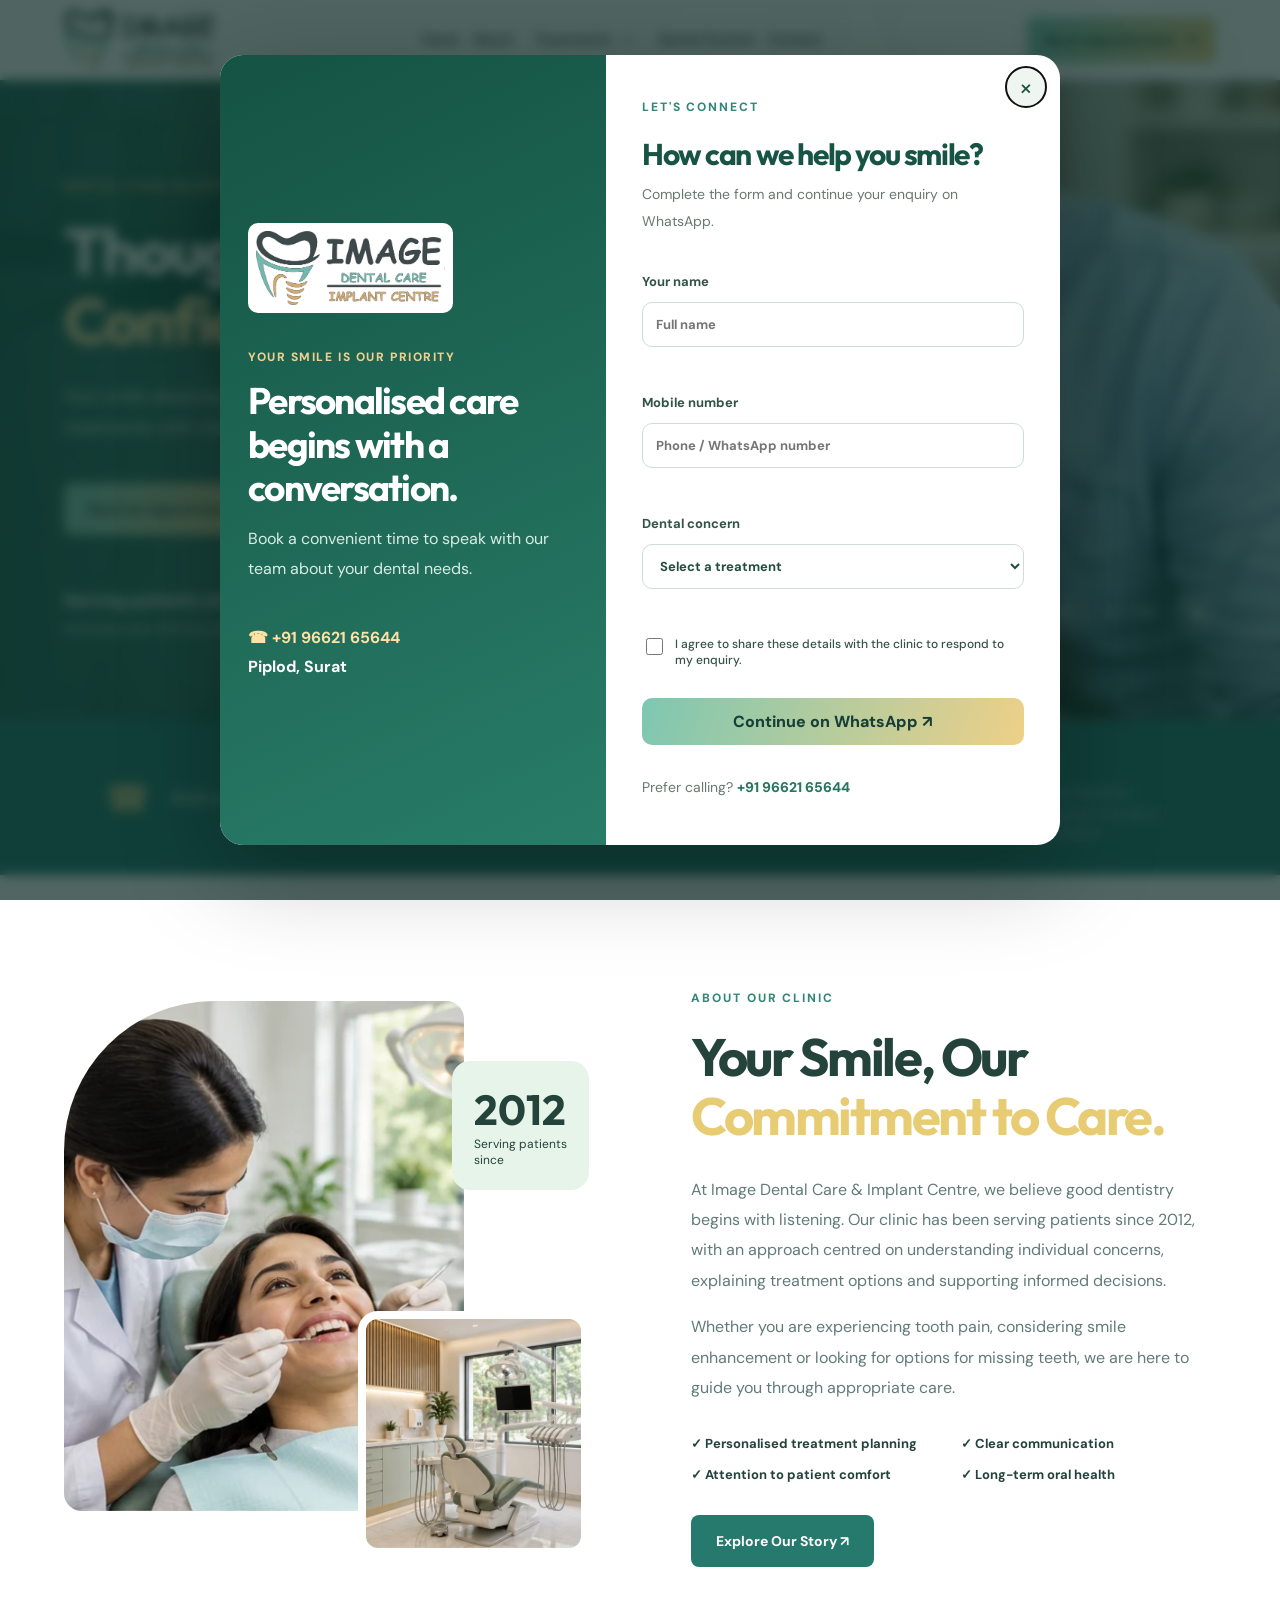
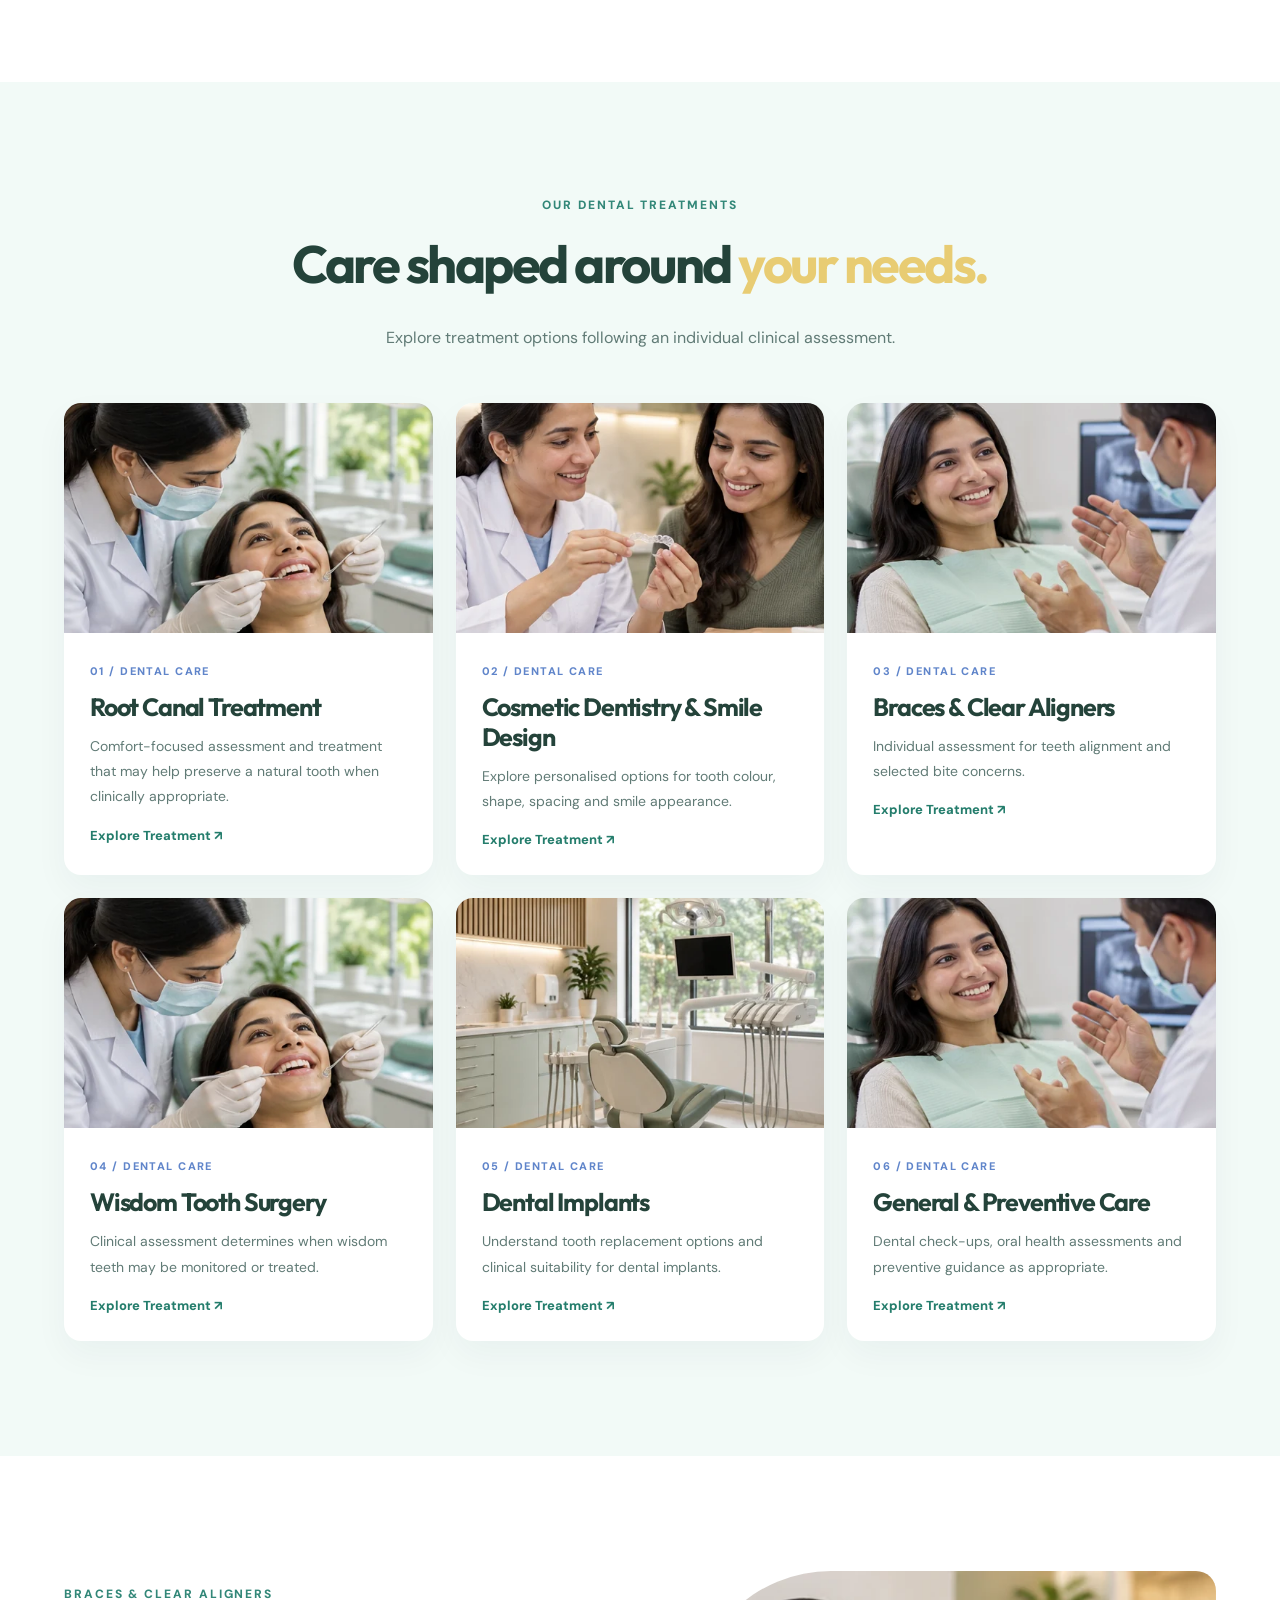
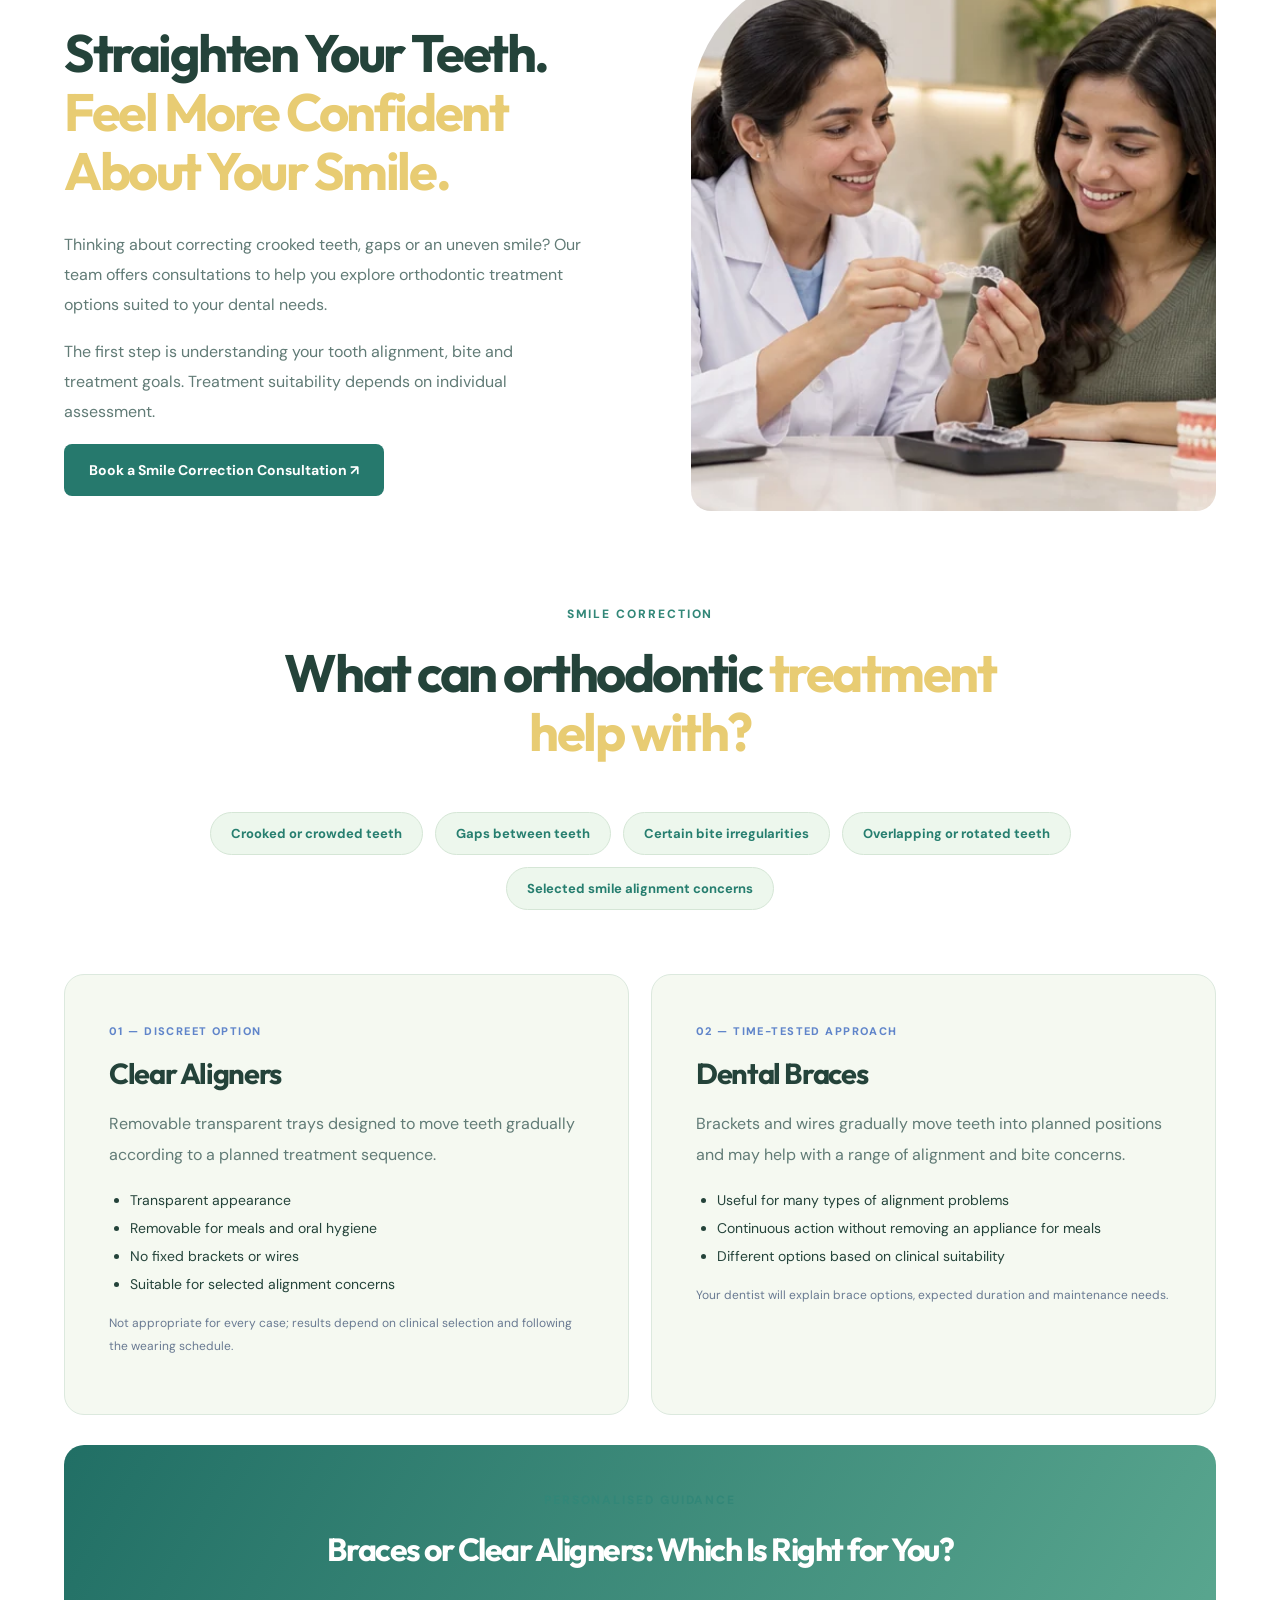
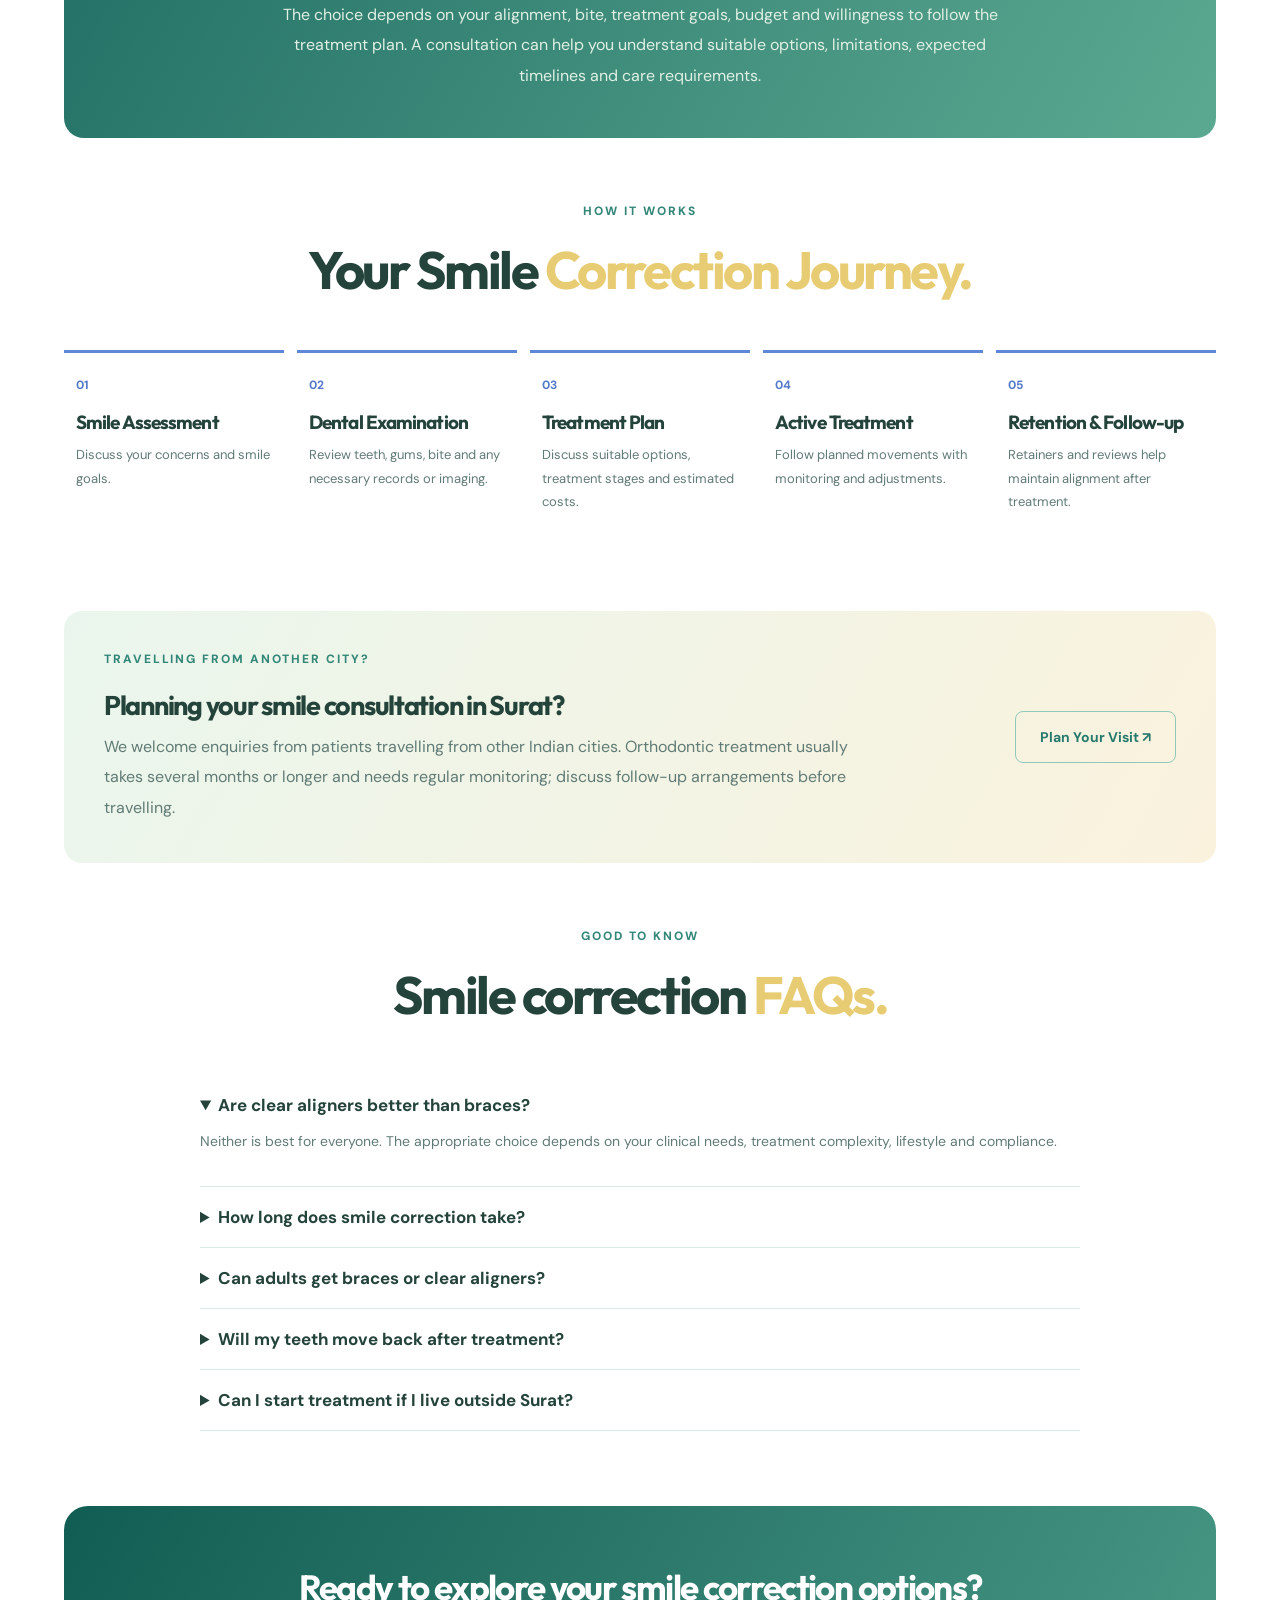
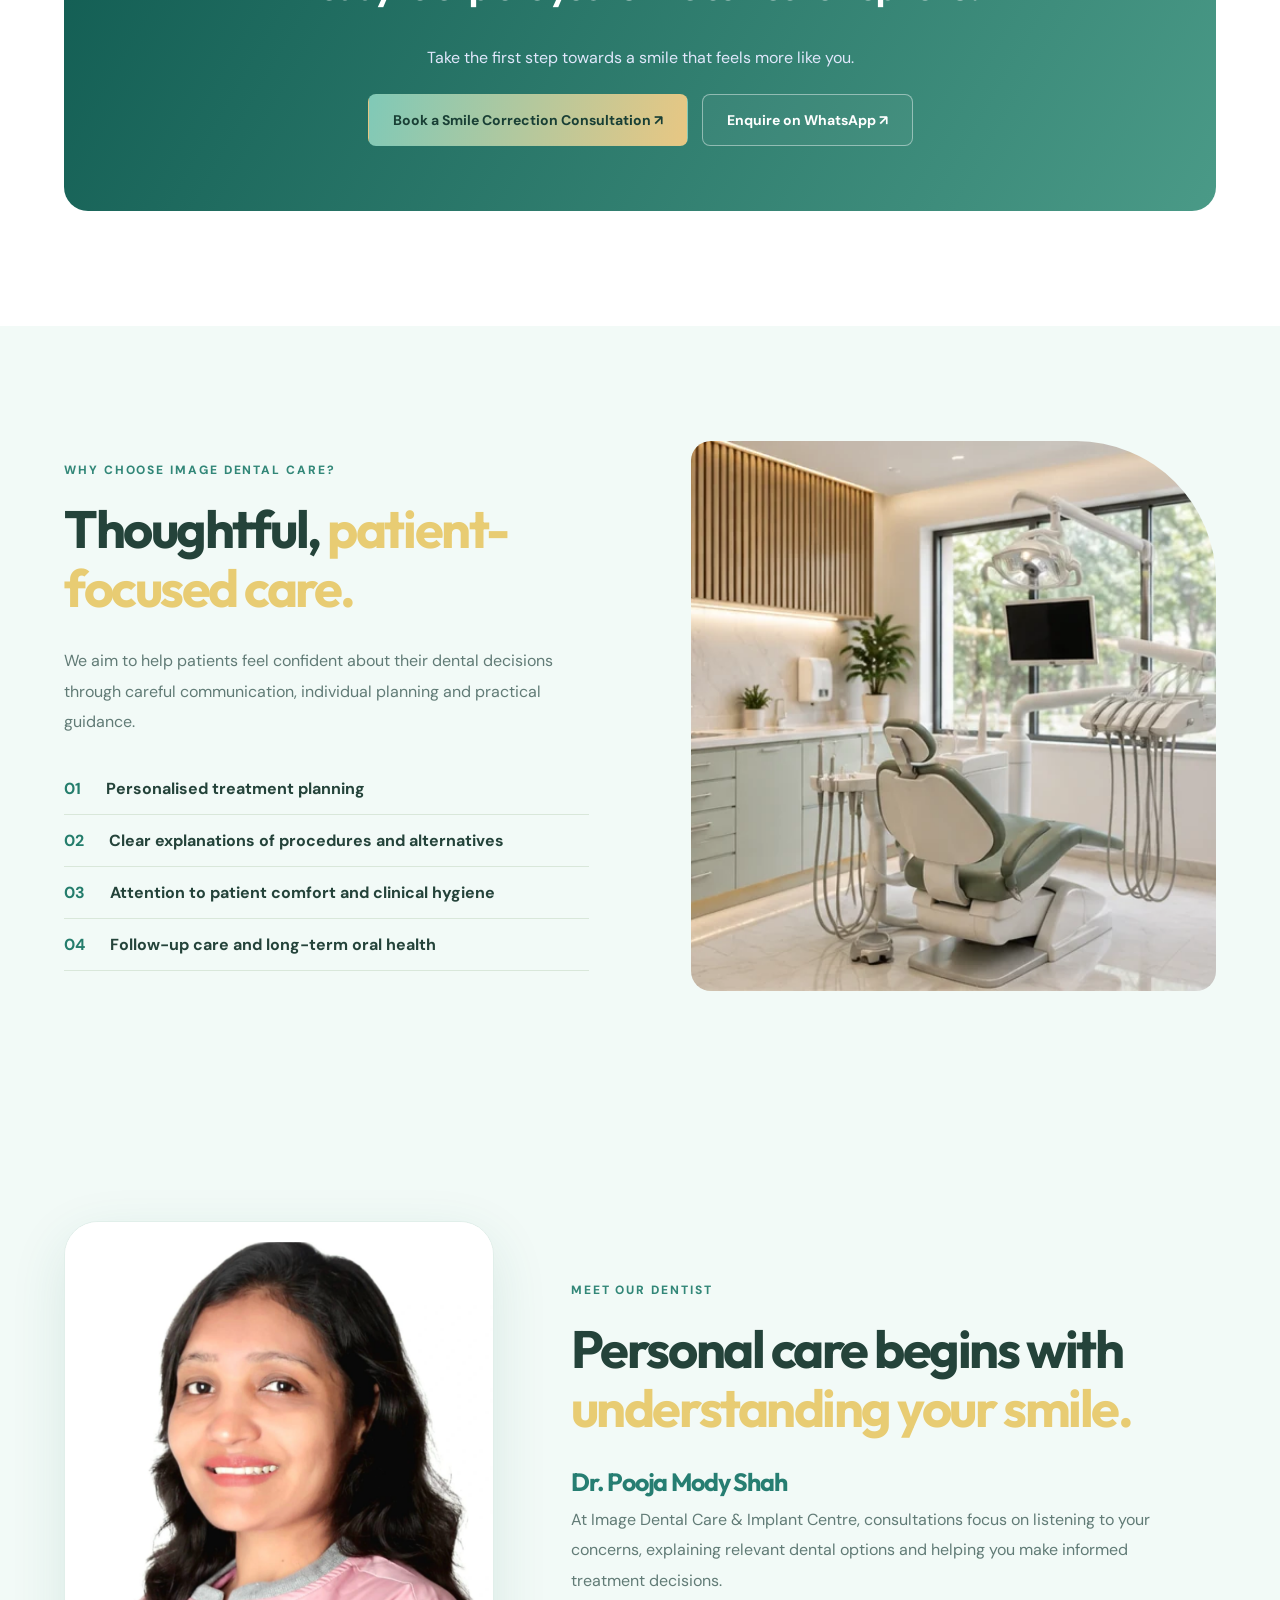
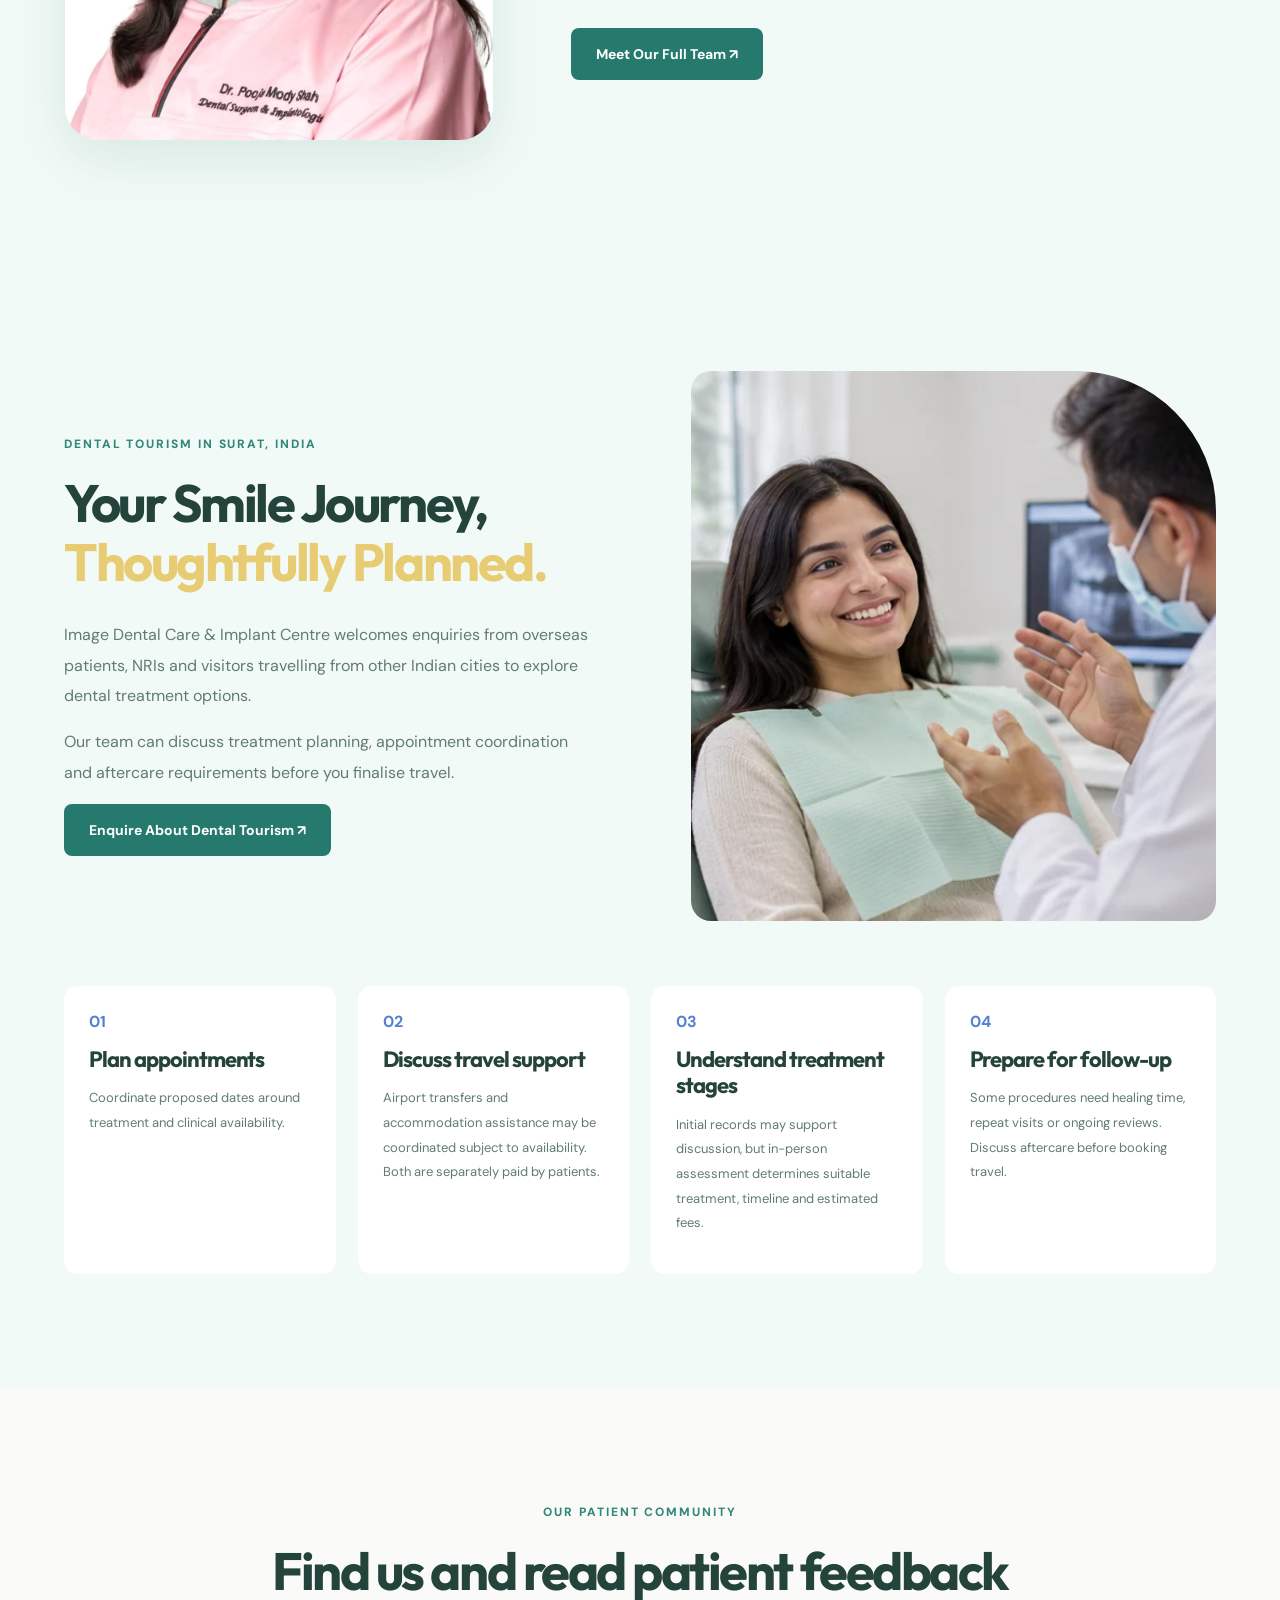
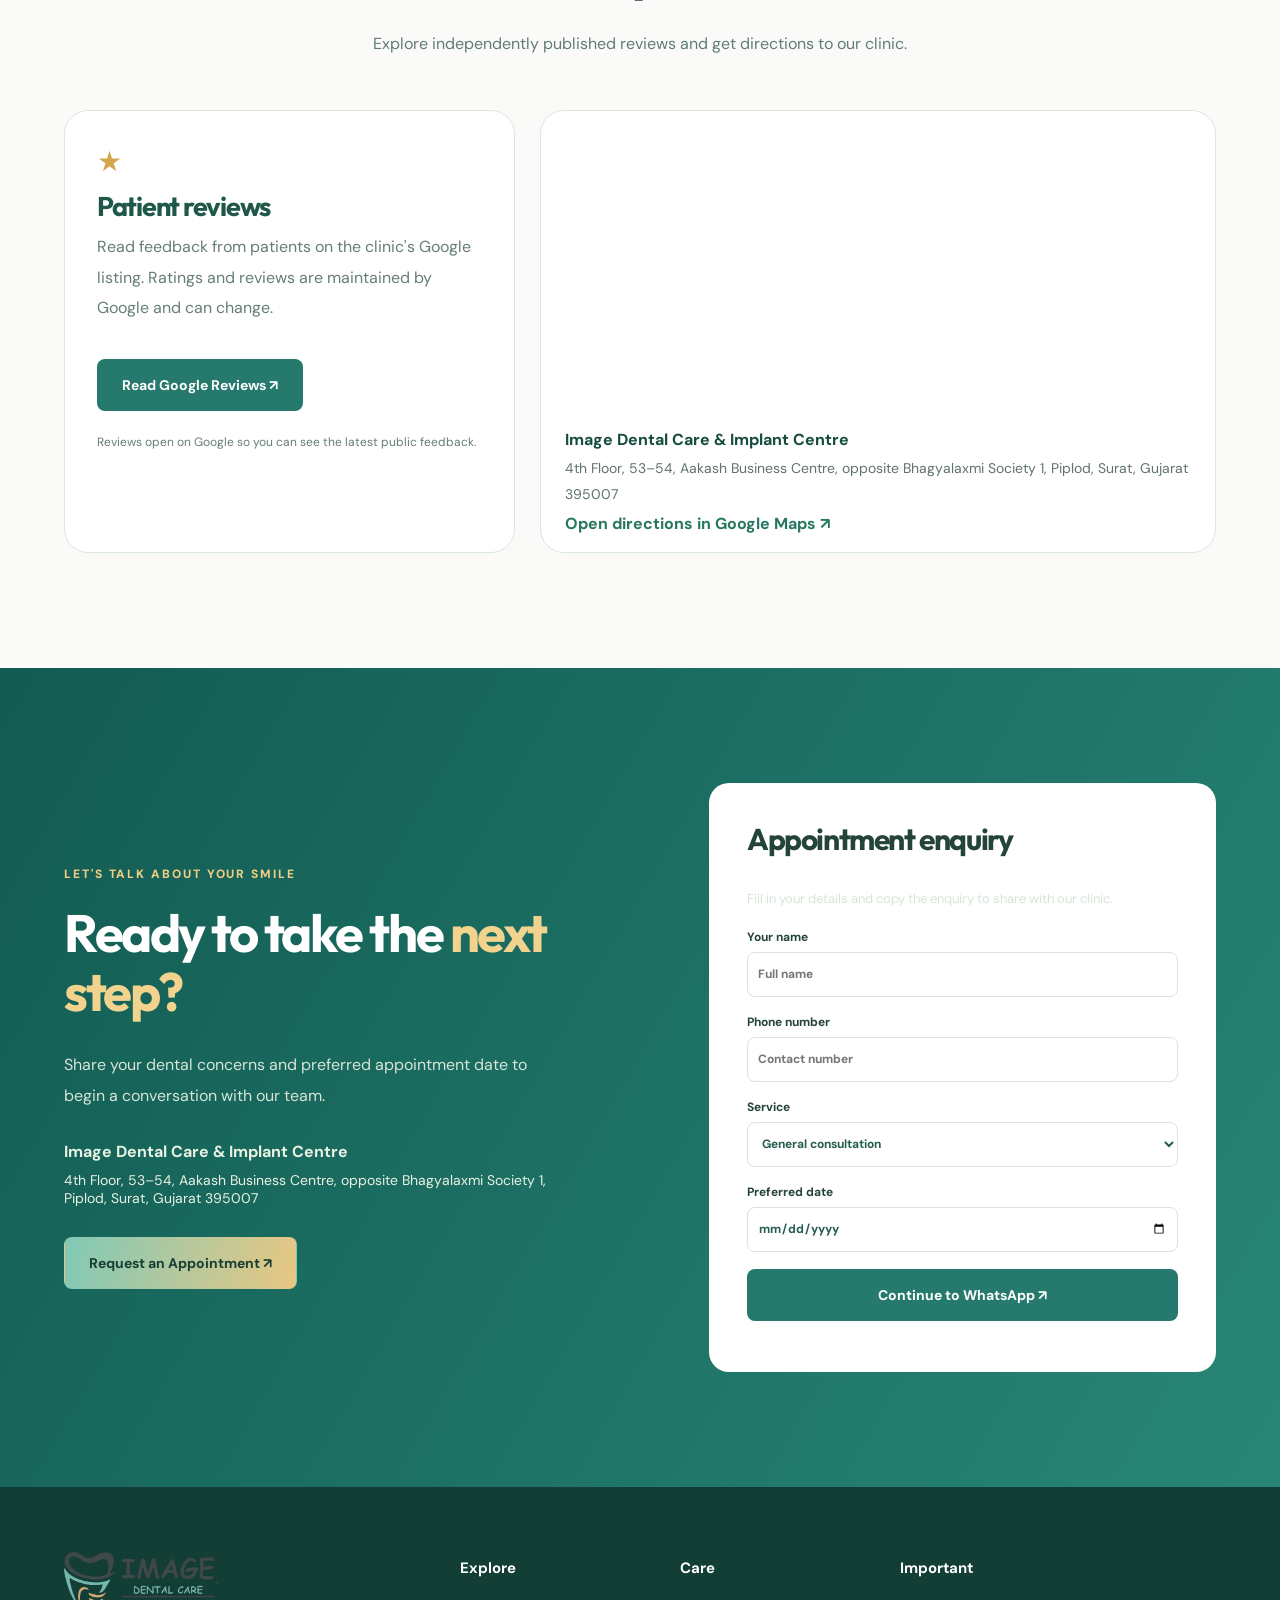
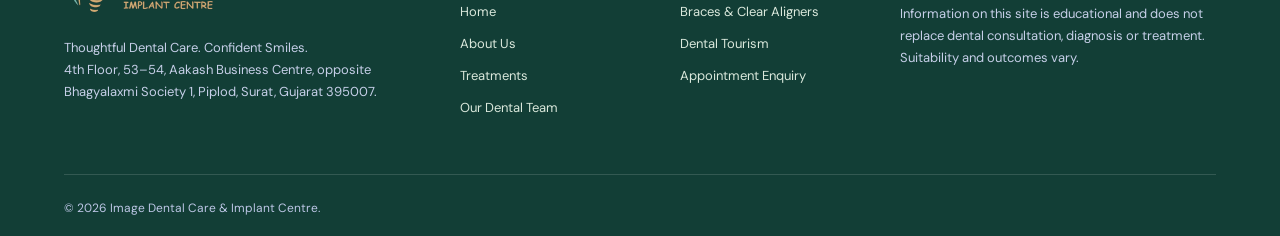
==== commit 1b0fac4a: "Add files via upload" ====
--- a/index.html
+++ b/index.html
@@ -767,6 +767,6 @@
   </div>
   <script src="script.js">
   </script>
- <div class="lead-overlay" id="leadOverlay" hidden><div class="lead-backdrop" data-lead-close></div><div class="lead-dialog" role="dialog" aria-modal="true" aria-labelledby="leadTitle"><button class="lead-close" type="button" data-lead-close aria-label="Close enquiry form">×</button><div class="lead-aside"><img src="assets/images/logo-transparent.png" alt="Image Dental Care &amp; Implant Centre"/><span class="lead-kicker">YOUR SMILE IS OUR PRIORITY</span><h2>Personalised care begins with a conversation.</h2><p>Book a convenient time to speak with our team about your dental needs.</p><div class="lead-contact"><a href="tel:+919662165644">☎ +91 96621 65644</a><span>Piplod, Surat</span></div></div><div class="lead-form-wrap"><span class="kicker">LET'S CONNECT</span><h2 id="leadTitle">How can we help you smile?</h2><p>Complete the form and continue your enquiry on WhatsApp.</p><form id="leadForm"><label>Your name<input name="name" autocomplete="name" placeholder="Full name" required maxlength="100"/></label><label>Mobile number<input name="phone" inputmode="tel" autocomplete="tel" placeholder="Phone / WhatsApp number" required maxlength="20"/></label><label>Dental concern<select name="service" required><option value="">Select a treatment</option><option>General consultation</option><option>Root Canal Treatment</option><option>Cosmetic Dentistry &amp; Smile Design</option><option>Braces &amp; Clear Aligners</option><option>Wisdom Tooth Surgery</option><option>Dental Implants</option><option>Dental Tourism Enquiry</option></select></label><label class="lead-consent"><input type="checkbox" required/> I agree to share these details with the clinic to respond to my enquiry.</label><button class="lead-submit" type="submit">Continue on WhatsApp ↗</button><p class="lead-status" role="status"></p></form><p class="lead-call">Prefer calling? <a href="tel:+919662165644">+91 96621 65644</a></p></div></div></div><button class="lead-fab" type="button" id="leadFab" aria-label="Open enquiry form">Enquire Now <span>↗</span></button><script defer src="lead.js"></script>
+ <div class="lead-overlay" id="leadOverlay" hidden><div class="lead-backdrop" data-lead-close></div><div class="lead-dialog" role="dialog" aria-modal="true" aria-labelledby="leadTitle"><button class="lead-close" type="button" data-lead-close aria-label="Close enquiry form">×</button><div class="lead-aside"><img src="assets/images/logo-transparent.png" alt="Image Dental Care &amp; Implant Centre"/><span class="lead-kicker">YOUR SMILE IS OUR PRIORITY</span><h2>Personalised care begins with a conversation.</h2><p>Book a convenient time to speak with our team about your dental needs.</p><div class="lead-contact"><a href="tel:+919662165644">☎ +91 96621 65644</a><span>Piplod, Surat</span></div></div><div class="lead-form-wrap"><span class="kicker">LET'S CONNECT</span><h2 id="leadTitle">How can we help you smile?</h2><p>Complete the form and continue your enquiry on WhatsApp.</p><form id="leadForm"><label>Your name<input name="name" autocomplete="name" placeholder="Full name" required maxlength="100"/></label><label>Mobile number<input name="phone" inputmode="tel" autocomplete="tel" placeholder="Phone / WhatsApp number" required maxlength="20"/></label><label>Dental concern<select name="service" required><option value="">Select a treatment</option><option>General consultation</option><option>Root Canal Treatment</option><option>Cosmetic Dentistry &amp; Smile Design</option><option>Braces &amp; Clear Aligners</option><option>Wisdom Tooth Surgery</option><option>Dental Implants</option><option>Dental Tourism Enquiry</option></select></label><label class="lead-consent"><input type="checkbox" required/> I agree to share these details with the clinic to respond to my enquiry.</label><button class="lead-submit" type="submit">Continue on WhatsApp ↗</button><p class="lead-status" role="status"></p></form><p class="lead-call">Prefer calling? <a href="tel:+919662165644">+91 96621 65644</a></p></div></div></div><script defer src="lead.js"></script>
 </body>
 </html>
--- a/styles.css
+++ b/styles.css
@@ -1364,3 +1364,41 @@
 }
 /* Visible, unobtrusive WhatsApp confirmation */
 .form-status.whatsapp-ready { color: #147559; font-weight: 700; line-height: 1.5; }
+
+
+/* =====================================================
+   ENQUIRY POPUP — SMOOTH OPEN / CLOSE TRANSITIONS
+   The popup is initially hidden by its [hidden] attribute.
+   When shown, .is-visible fades in the overlay and lifts the dialog.
+===================================================== */
+.lead-overlay:not([hidden]) {
+  opacity: 0;
+  visibility: hidden;
+  pointer-events: none;
+  transition: opacity 320ms ease, visibility 320ms ease;
+}
+
+.lead-overlay.is-visible:not([hidden]) {
+  opacity: 1;
+  visibility: visible;
+  pointer-events: auto;
+}
+
+.lead-overlay .lead-dialog {
+  opacity: 0;
+  transform: translateY(18px) scale(0.97);
+  transition: transform 320ms cubic-bezier(.2,.8,.2,1), opacity 320ms ease;
+  will-change: transform, opacity;
+}
+
+.lead-overlay.is-visible .lead-dialog {
+  opacity: 1;
+  transform: translateY(0) scale(1);
+}
+
+@media (prefers-reduced-motion: reduce) {
+  .lead-overlay:not([hidden]),
+  .lead-overlay .lead-dialog {
+    transition-duration: 0ms;
+  }
+}
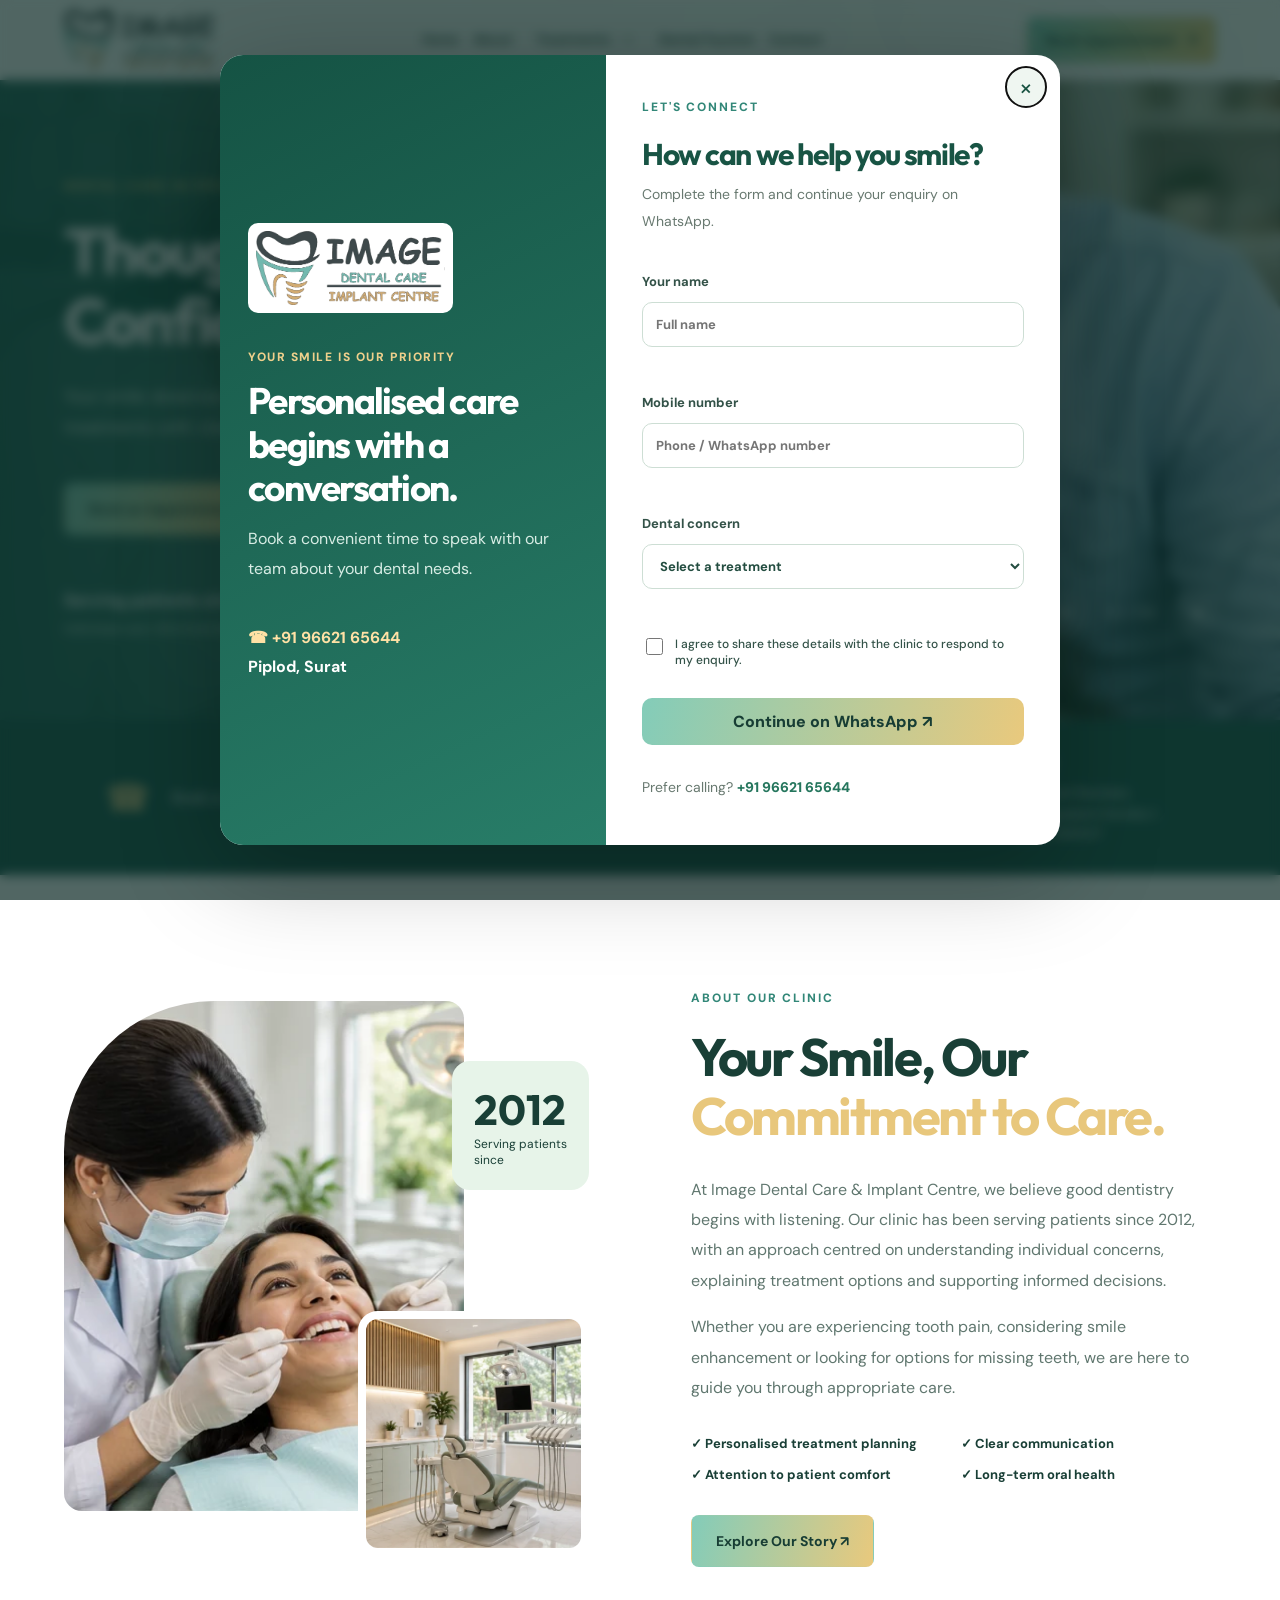
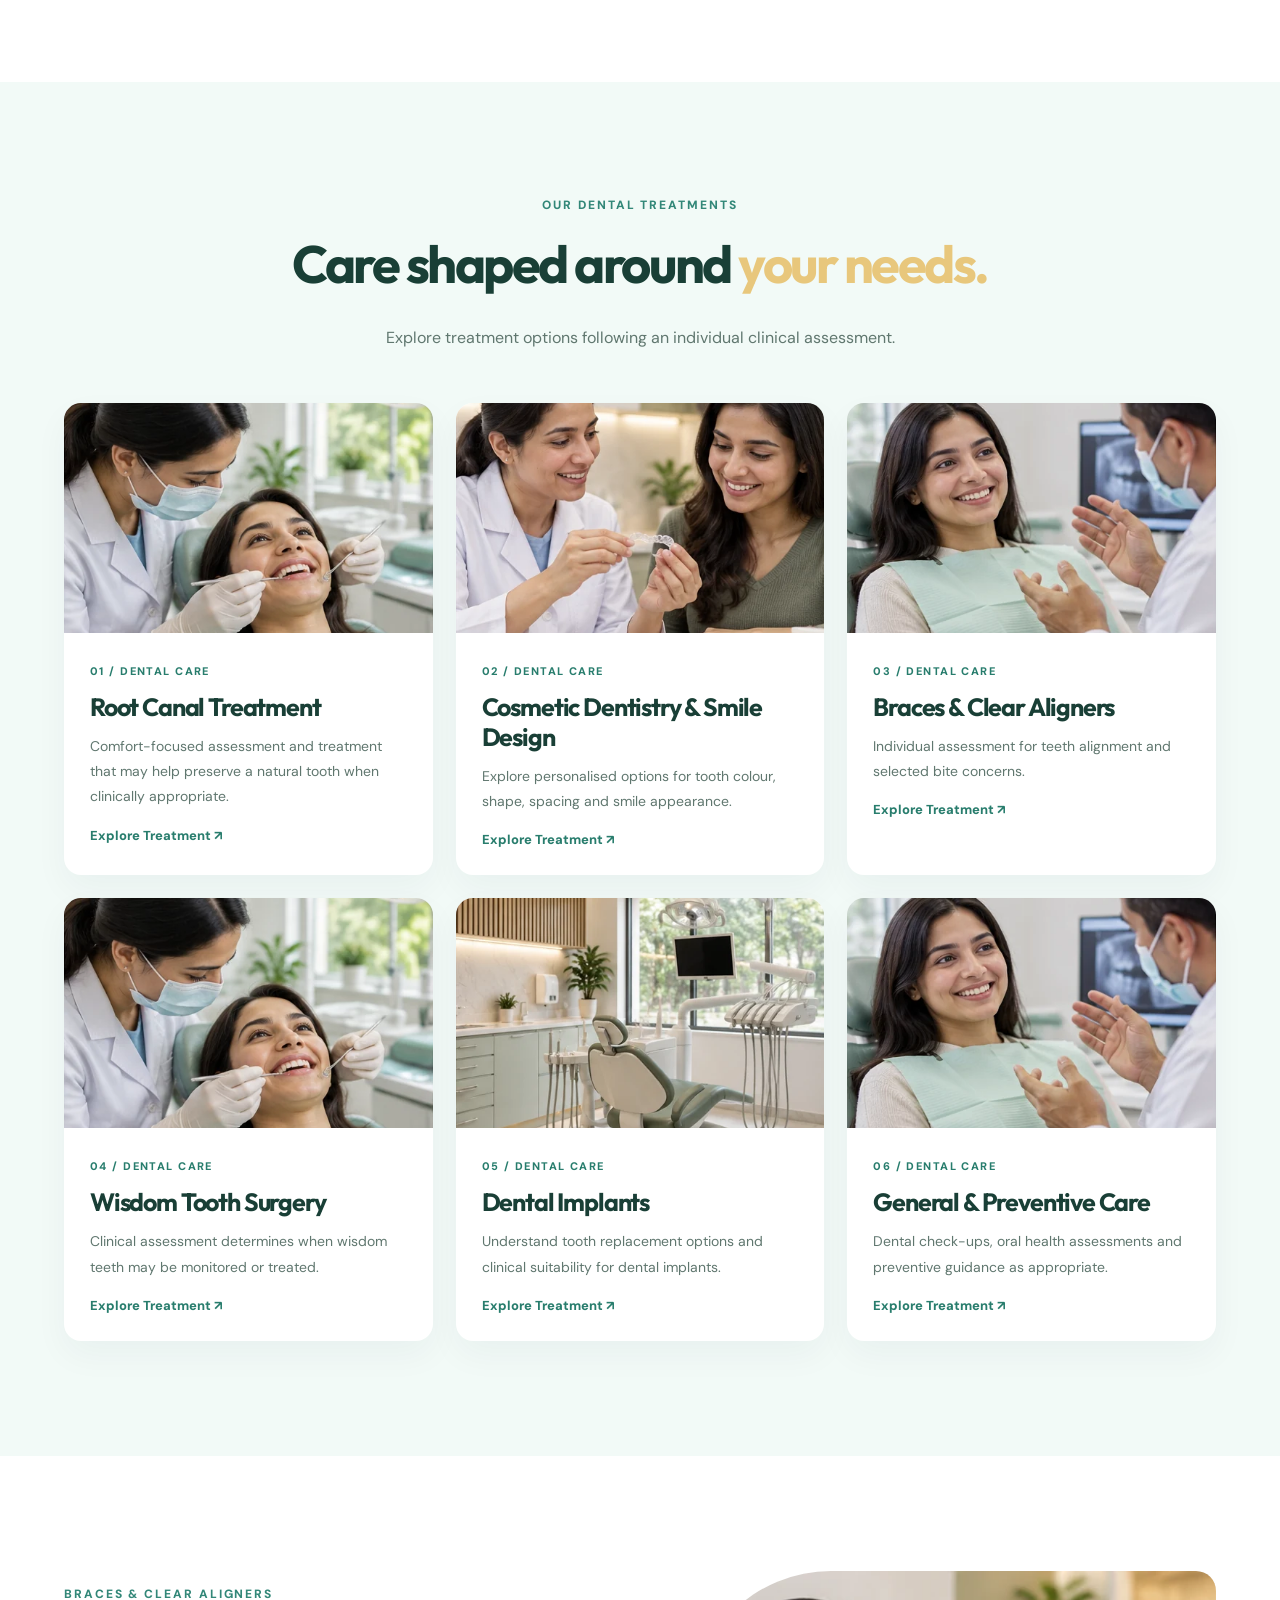
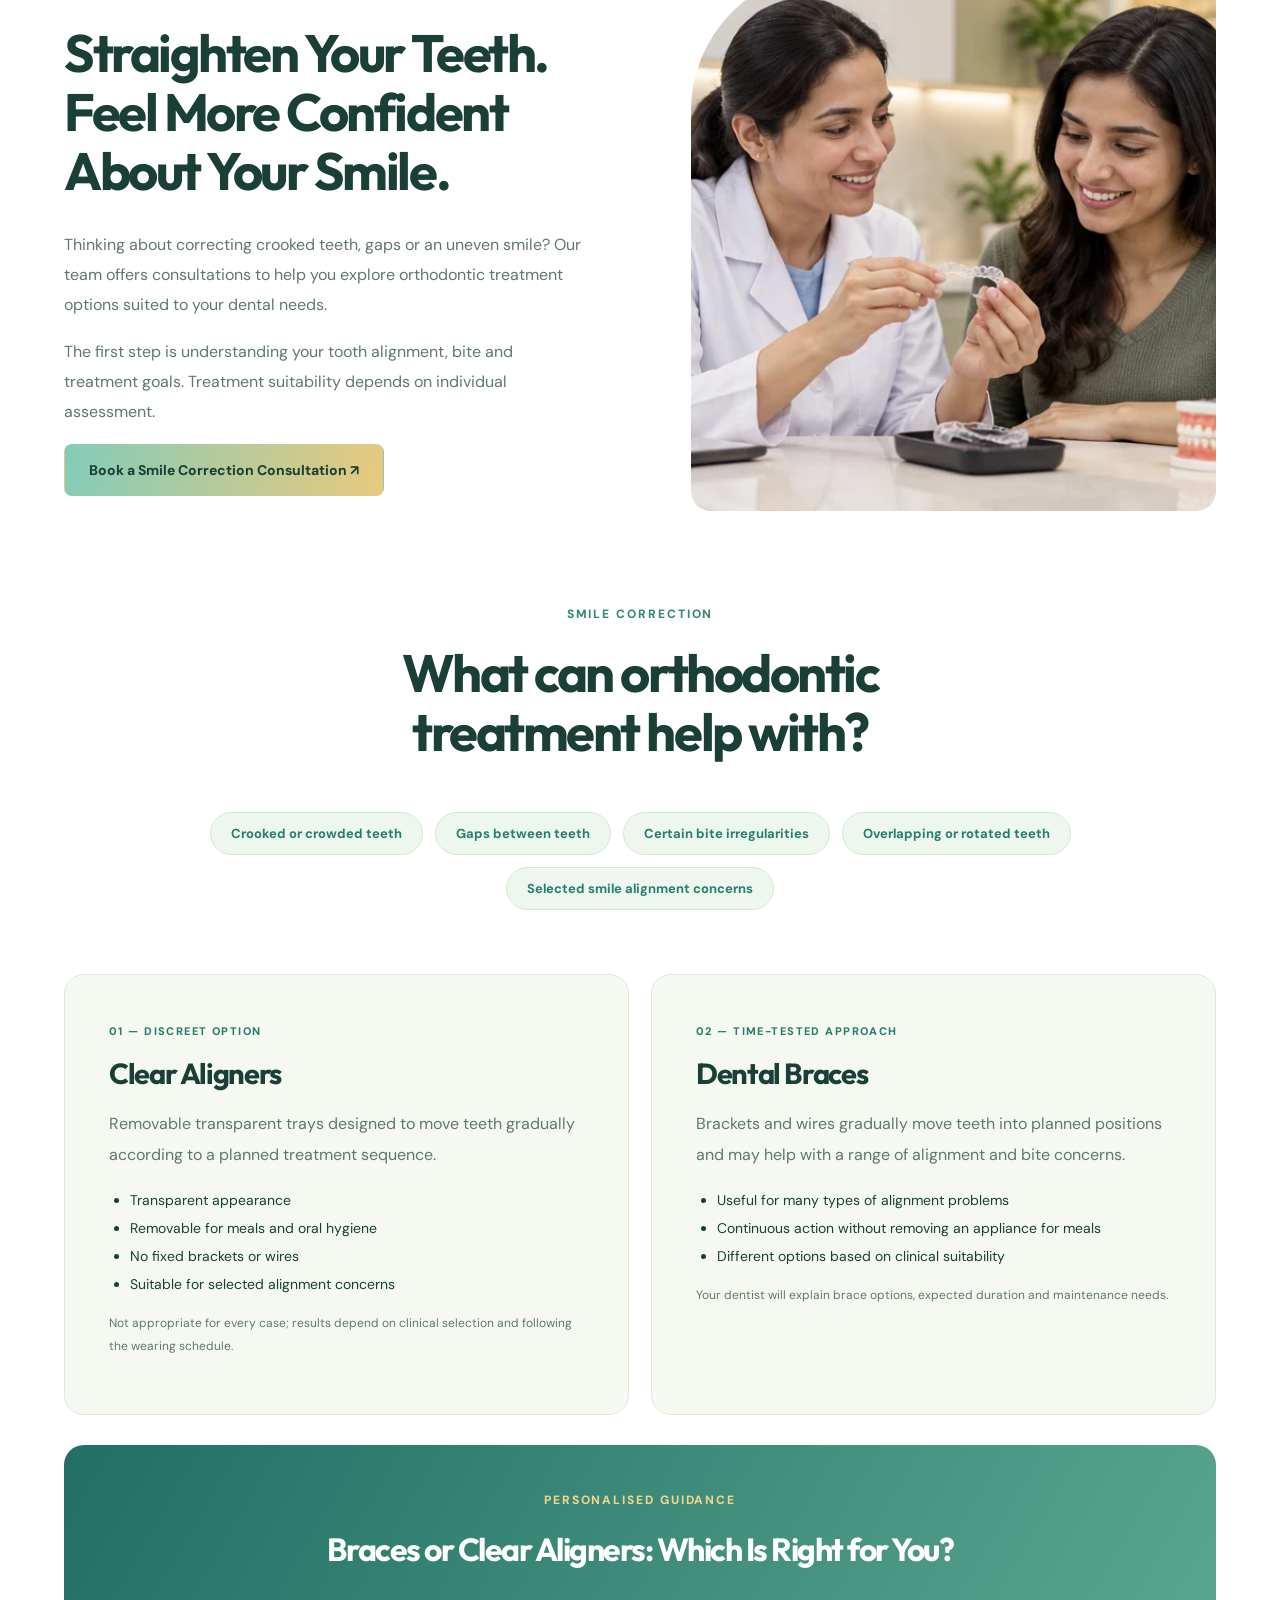
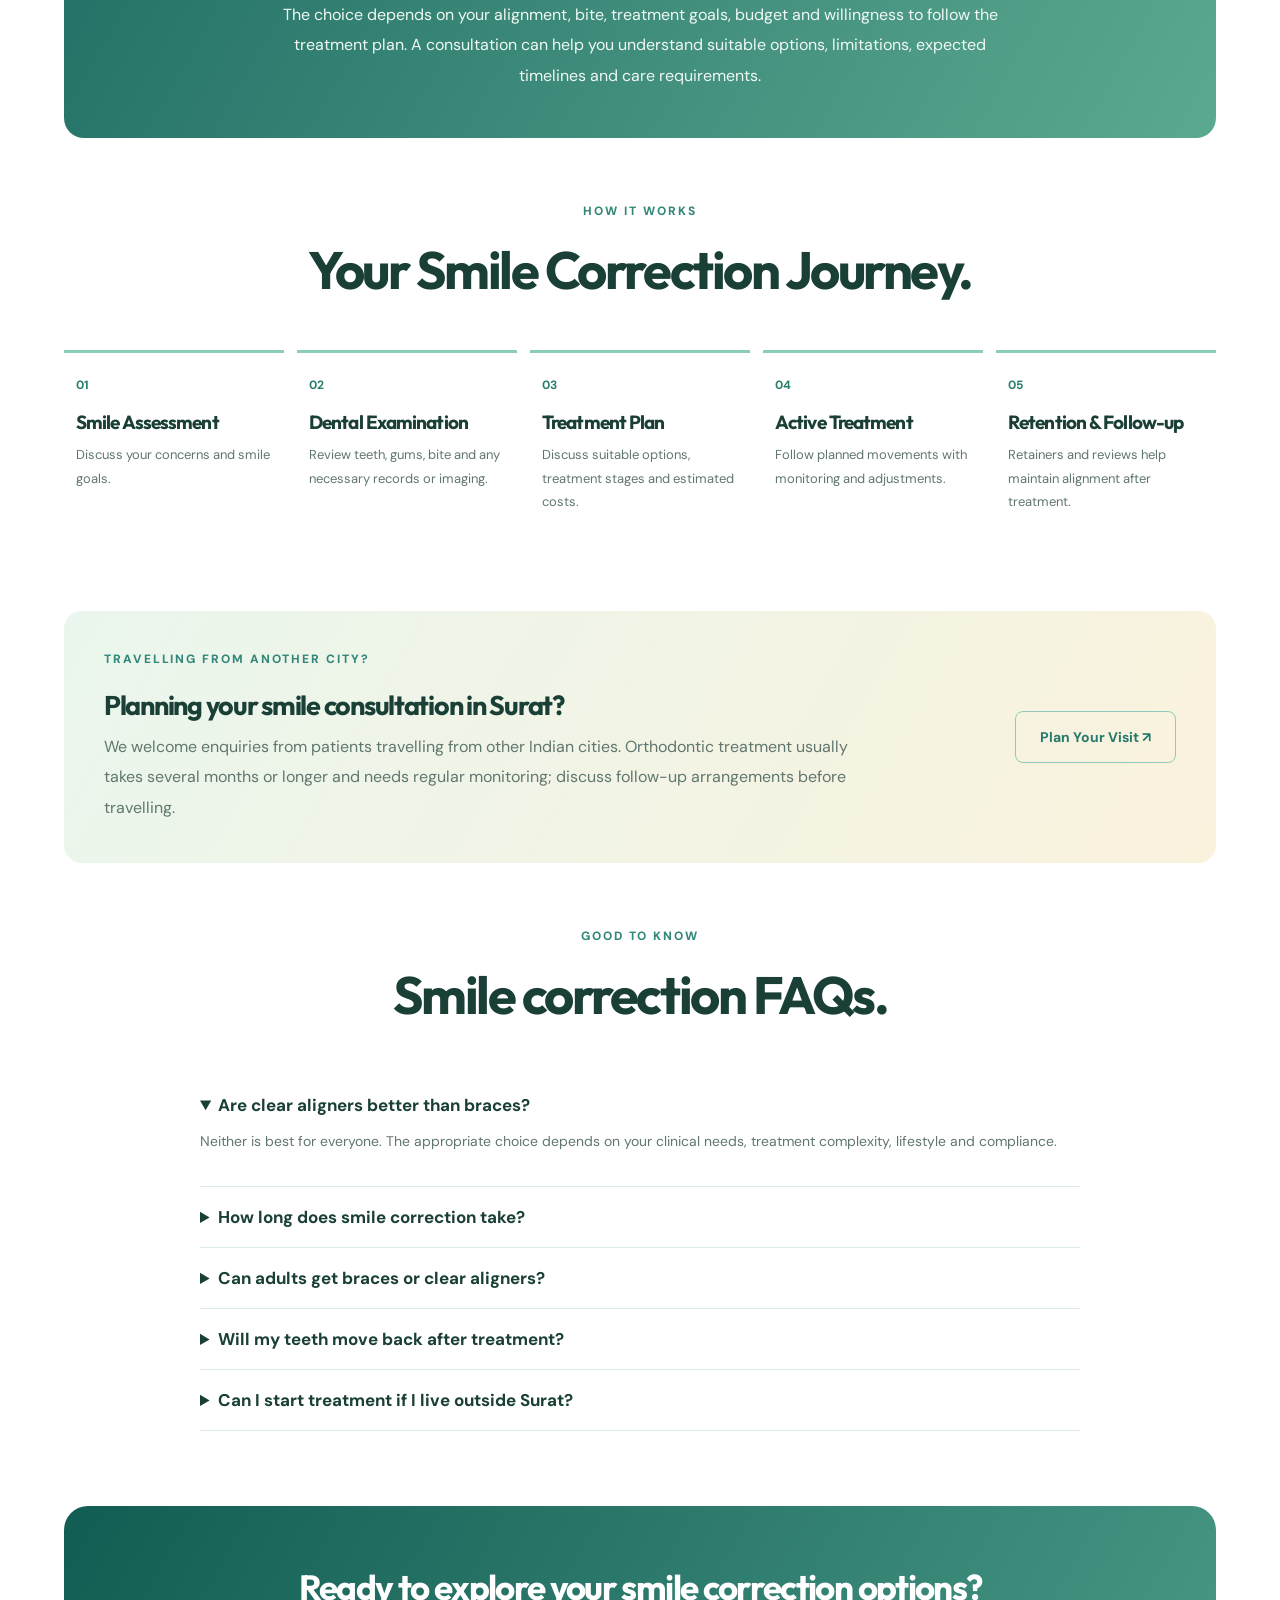
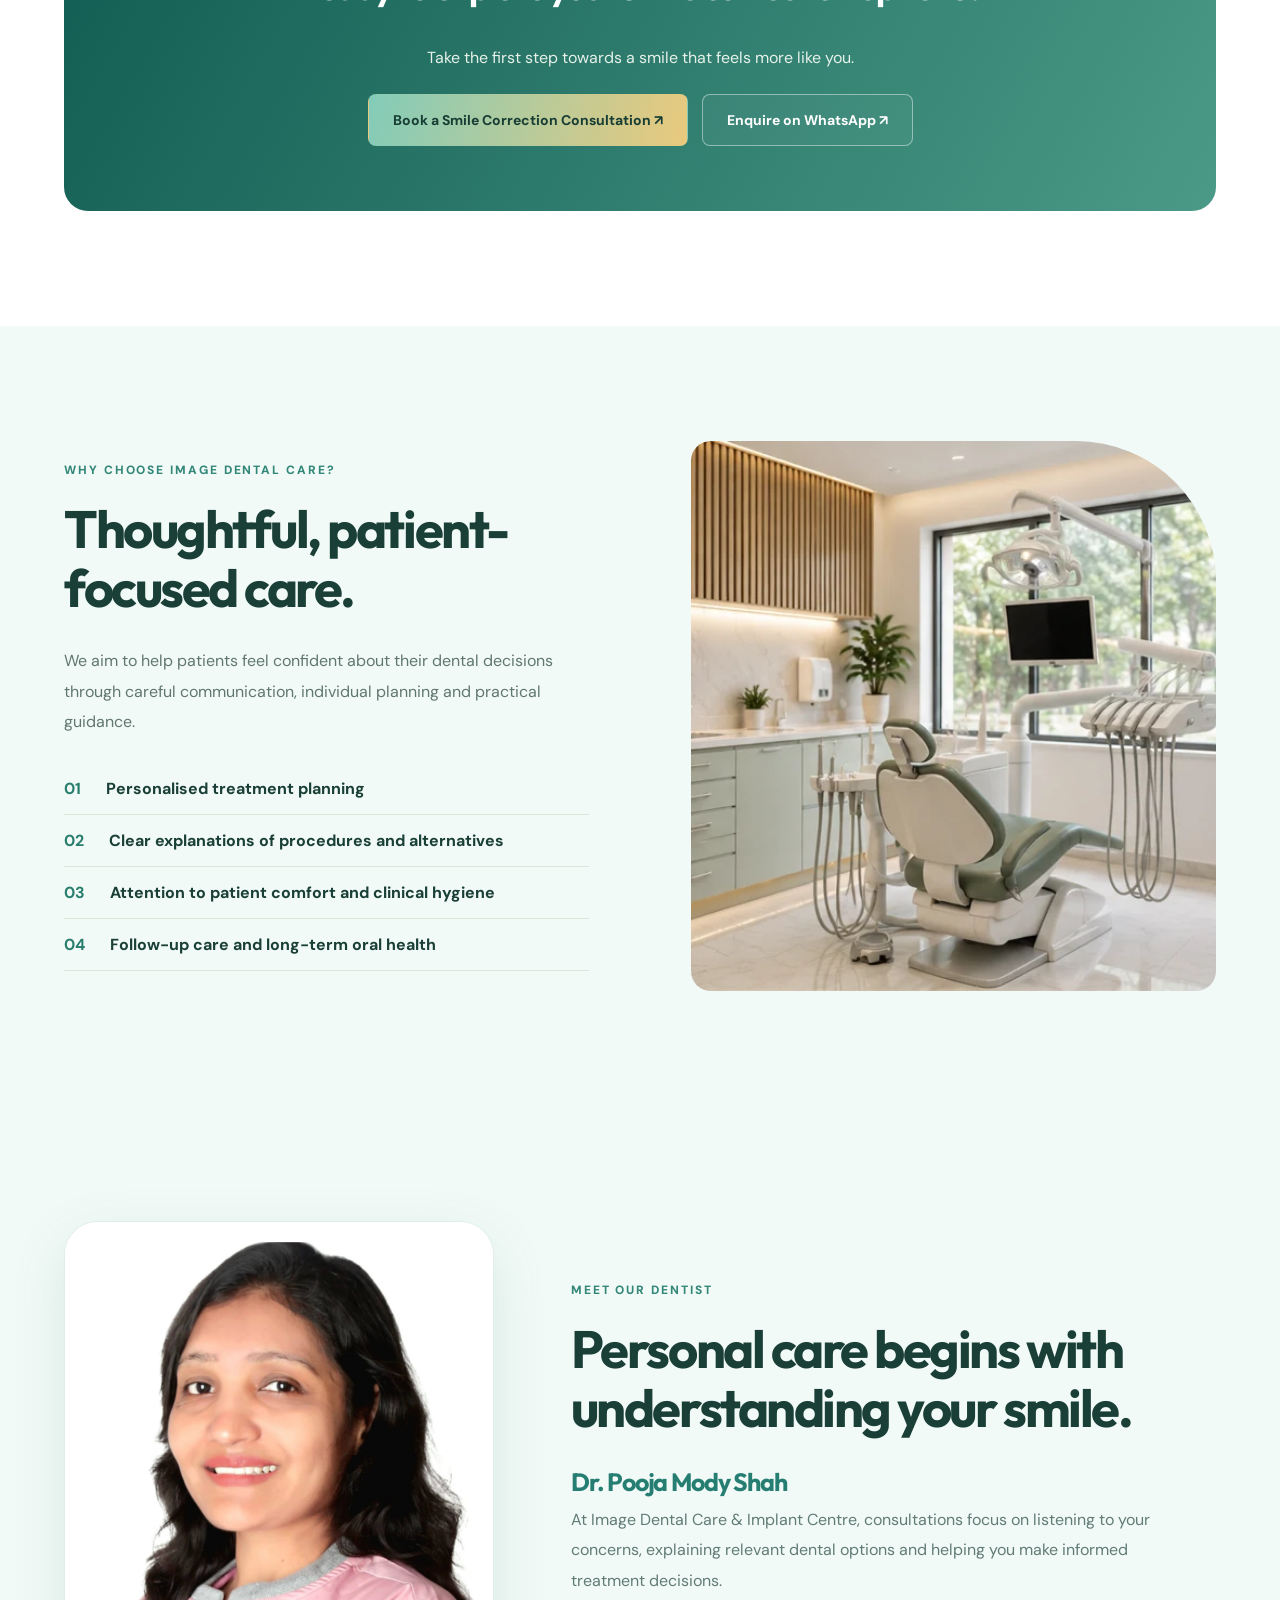
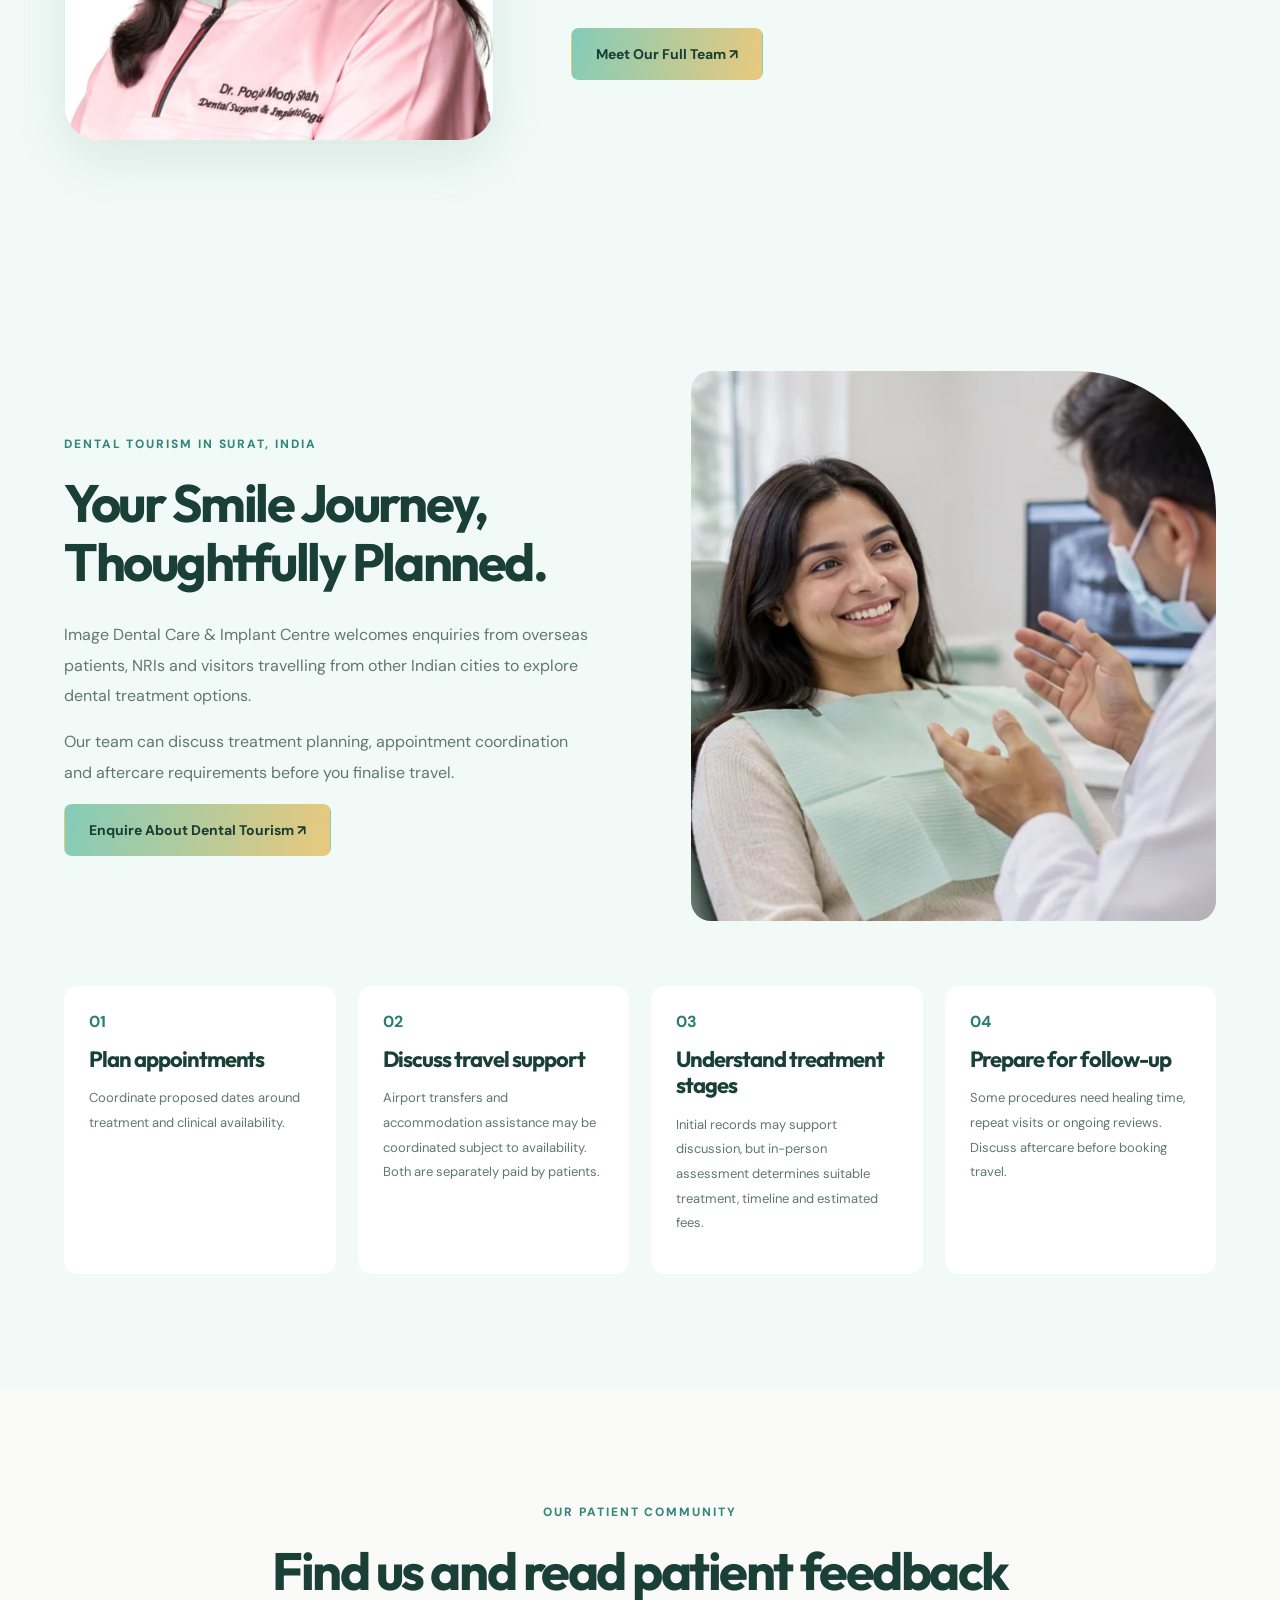
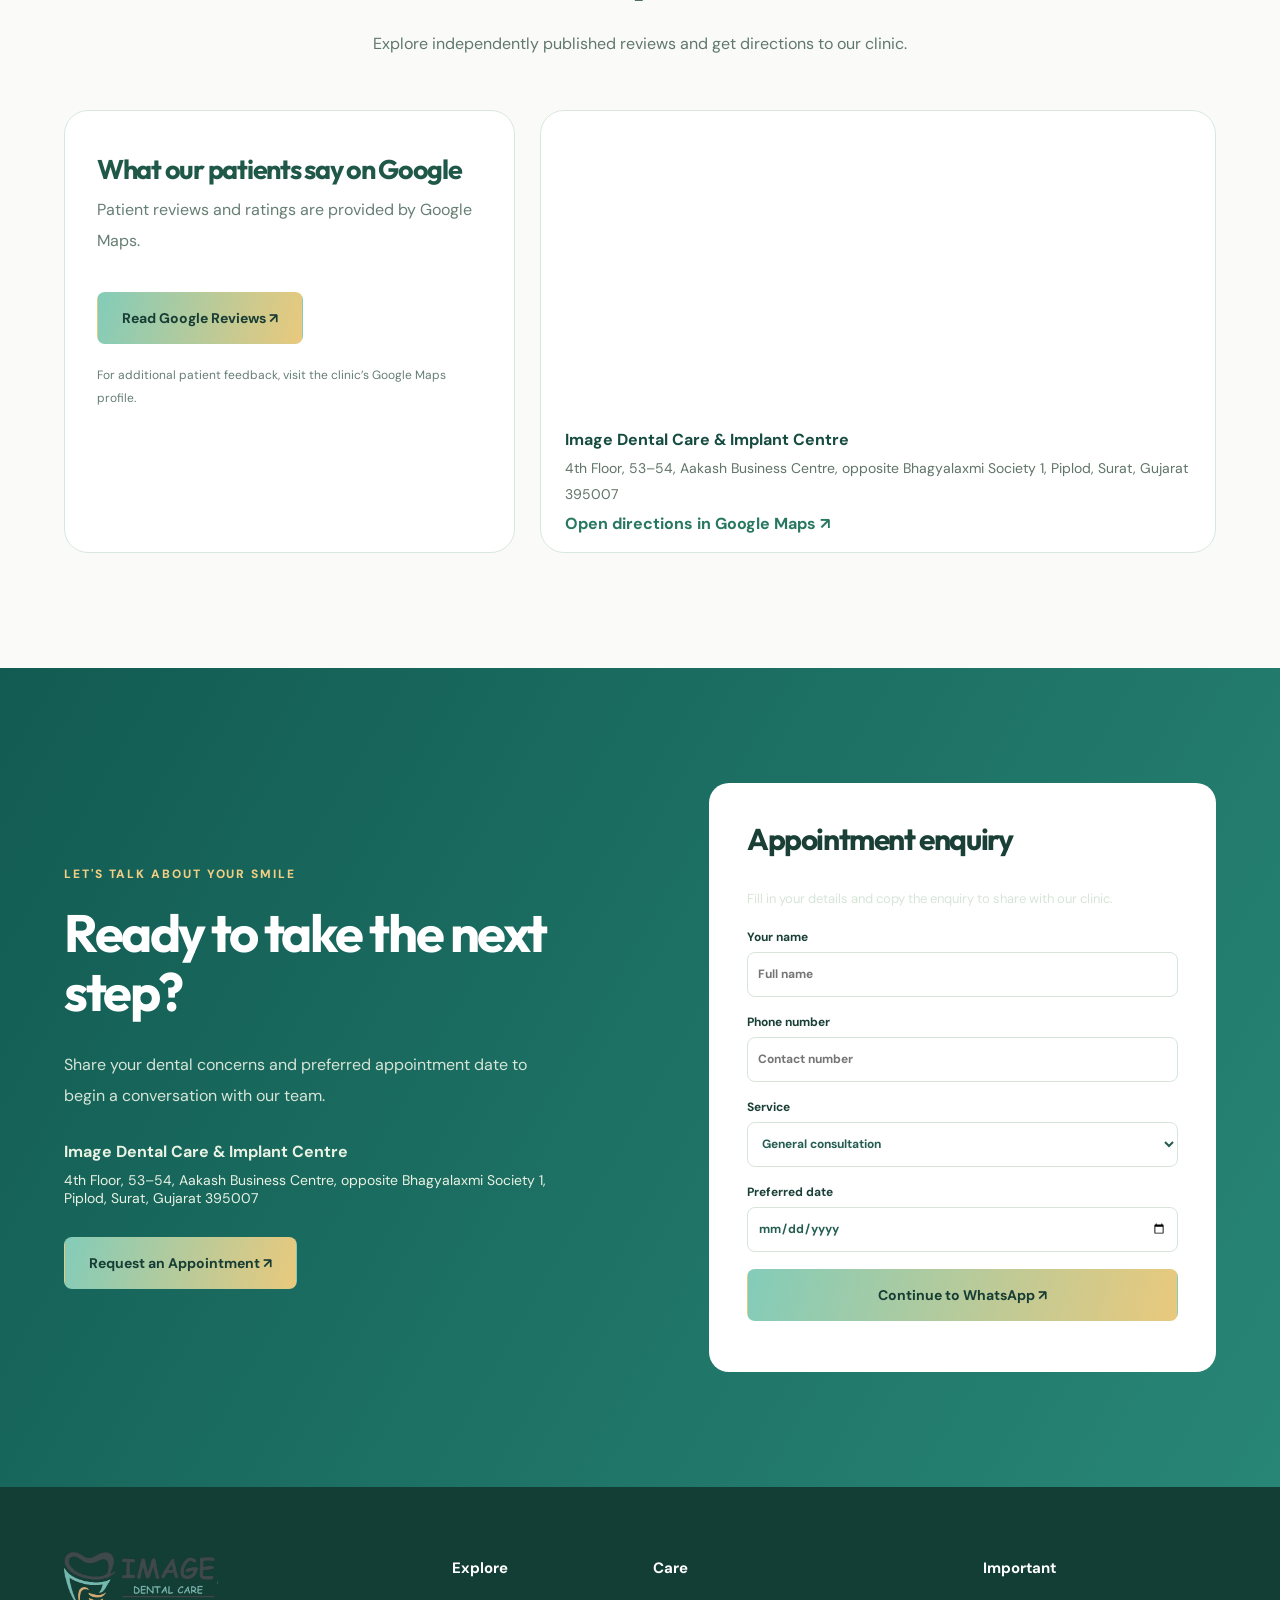
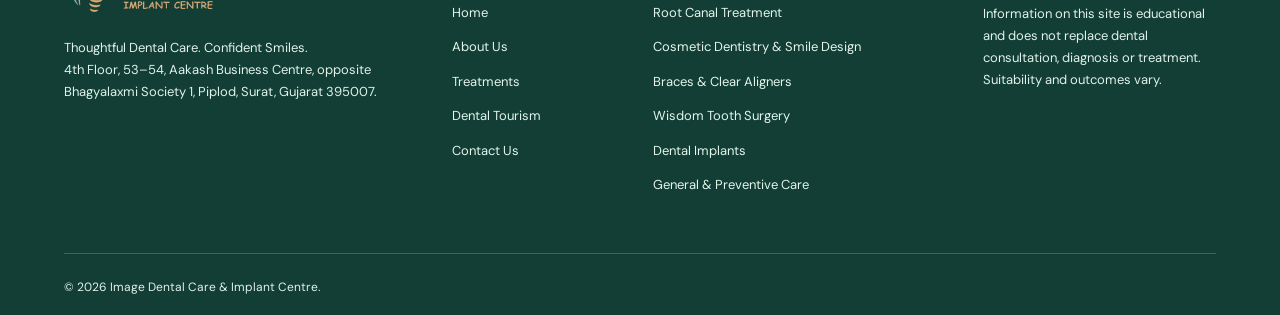
==== commit 52ef59b6: "Add files via upload" ====
--- a/index.html
+++ b/index.html
@@ -1,772 +1,744 @@
 <!DOCTYPE html>
+
 <html lang="en">
- <head>
-  <meta charset="utf-8"/>
-  <meta content="width=device-width,initial-scale=1" name="viewport"/>
-  <meta content="#ffffff" name="theme-color"/>
-  <meta content="Image Dental Care &amp; Implant Centre in Piplod, Surat. Explore thoughtful dental care, smile correction, root canal treatment, dental implants, cosmetic dentistry and dental tourism." name="description"/>
-  <title>
+<head>
+<meta charset="utf-8"/>
+<meta content="width=device-width,initial-scale=1" name="viewport"/>
+<meta content="#ffffff" name="theme-color"/>
+<meta content="Image Dental Care &amp; Implant Centre in Piplod, Surat. Explore thoughtful dental care, smile correction, root canal treatment, dental implants, cosmetic dentistry and dental tourism." name="description"/>
+<title>
    Image Dental Care &amp; Implant Centre | Dentist in Piplod, Surat
   </title>
-  <link href="https://fonts.googleapis.com" rel="preconnect"/>
-  <link crossorigin="" href="https://fonts.gstatic.com" rel="preconnect"/>
-  <link href="https://fonts.googleapis.com/css2?family=DM+Sans:wght@400;500;600;700&amp;family=Outfit:wght@400;500;600;700;800&amp;display=swap" rel="stylesheet"/>
-  <link href="styles.css" rel="stylesheet"/>
- </head>
- <body>
-  <header class="header" id="top">
-   <div class="shell navbar">
-    <a aria-label="Image Dental Care &amp; Implant Centre home" class="brand brand-logo" href="#home">
-     <img alt="Image Dental Care &amp; Implant Centre" src="assets/images/logo-transparent.png"/>
-    </a>
-    <nav aria-label="Main navigation" class="navlinks" id="navlinks">
-     <a href="#home">
+<link href="https://fonts.googleapis.com" rel="preconnect"/>
+<link crossorigin="" href="https://fonts.gstatic.com" rel="preconnect"/>
+<link href="https://fonts.googleapis.com/css2?family=DM+Sans:wght@400;500;600;700&amp;family=Outfit:wght@400;500;600;700;800&amp;display=swap" rel="stylesheet"/>
+<link href="styles.css?v=portrait-frame-clean-20261103" rel="stylesheet"/>
+</head>
+<body>
+<header class="header" id="top">
+<div class="shell navbar">
+<a aria-label="Image Dental Care &amp; Implant Centre home" class="brand brand-logo" href="#home">
+<img alt="Image Dental Care &amp; Implant Centre" src="assets/images/logo-transparent.png"/>
+</a>
+<nav aria-label="Main navigation" class="navlinks" id="navlinks">
+<a href="#home">
       Home
      </a>
-     <a href="about.html">
+<a href="about.html">
       About
      </a>
-     <div class="nav-dropdown">
-      <button class="dropdown-trigger" type="button" aria-expanded="false" aria-controls="treatments-menu" aria-haspopup="true">
-       <span>Treatments</span>
-       <svg class="dropdown-chevron" viewBox="0 0 24 24" width="16" height="16" fill="none" stroke="currentColor" stroke-width="2" stroke-linecap="round" stroke-linejoin="round" aria-hidden="true"><path d="m6 9 6 6 6-6"/></svg>
-      </button>
-      <div class="dropdown-menu" id="treatments-menu">
-       <p class="dropdown-heading">Explore our treatments</p>
-       <div class="dropdown-items">
-        <a href="root-canal-treatment.html">Root Canal Treatment <span aria-hidden="true">↗</span></a>
-        <a href="cosmetic-dentistry.html">Cosmetic Dentistry &amp; Smile Design <span aria-hidden="true">↗</span></a>
-        <a href="braces-clear-aligners.html">Braces &amp; Clear Aligners <span aria-hidden="true">↗</span></a>
-        <a href="wisdom-tooth-surgery.html">Wisdom Tooth Surgery <span aria-hidden="true">↗</span></a>
-        <a href="dental-implants.html">Dental Implants <span aria-hidden="true">↗</span></a>
-        <a href="general-dentistry.html">General &amp; Preventive Care <span aria-hidden="true">↗</span></a>
-       </div>
-      </div>
-     </div>
-     <a href="dental-tourism.html">
+<div class="nav-dropdown">
+<button aria-controls="treatments-menu" aria-expanded="false" aria-haspopup="true" class="dropdown-trigger" type="button">
+<span>Treatments</span>
+<svg aria-hidden="true" class="dropdown-chevron" fill="none" height="16" stroke="currentColor" stroke-linecap="round" stroke-linejoin="round" stroke-width="2" viewbox="0 0 24 24" width="16"><path d="m6 9 6 6 6-6"></path></svg>
+</button>
+<div class="dropdown-menu" id="treatments-menu">
+<p class="dropdown-heading">Explore our treatments</p>
+<div class="dropdown-items">
+<a href="root-canal-treatment.html">Root Canal Treatment <span aria-hidden="true">↗</span></a>
+<a href="cosmetic-dentistry.html">Cosmetic Dentistry &amp; Smile Design <span aria-hidden="true">↗</span></a>
+<a href="braces-clear-aligners.html">Braces &amp; Clear Aligners <span aria-hidden="true">↗</span></a>
+<a href="wisdom-tooth-surgery.html">Wisdom Tooth Surgery <span aria-hidden="true">↗</span></a>
+<a href="dental-implants.html">Dental Implants <span aria-hidden="true">↗</span></a>
+<a href="general-dentistry.html">General &amp; Preventive Care <span aria-hidden="true">↗</span></a>
+</div>
+</div>
+</div>
+<a href="dental-tourism.html">
       Dental Tourism
      </a>
-     <a href="#contact">
+<a href="contact.html">
       Contact
      </a>
-    </nav>
-    <div class="nav-actions">
-     <button class="button primary compact" data-book="">
+</nav>
+<div class="nav-actions">
+<button class="button primary compact" data-book="">
       Book Appointment
       <span>
-       &nearrow;
-      </span>
-     </button>
-     <button aria-expanded="false" aria-label="Open menu" class="menu" id="menu">
+       ↗
+      </span>
+</button>
+<button aria-expanded="false" aria-label="Open menu" class="menu" id="menu">
       ☰
      </button>
-    </div>
-   </div>
-  </header>
-  <main>
-   <section aria-label="Image Dental Care introductory slides" class="hero" id="home">
-    <div class="slide active" style="--bg:url('assets/images/family-smiles.webp')">
-    </div>
-    <div class="slide" style="--bg:url('assets/images/dental-examination.webp')">
-    </div>
-    <div class="slide" style="--bg:url('assets/images/modern-clinic.webp')">
-    </div>
-    <div class="hero-overlay">
-    </div>
-    <div class="shell hero-inner">
-     <span class="kicker bright">
+</div>
+</div>
+</header>
+<main>
+<section aria-label="Image Dental Care introductory slides" class="hero" id="home">
+<div class="slide active" style="--bg:url('assets/images/family-smiles.webp')">
+</div>
+<div class="slide" style="--bg:url('assets/images/dental-examination.webp')">
+</div>
+<div class="slide" style="--bg:url('assets/images/modern-clinic.webp')">
+</div>
+<div class="hero-overlay">
+</div>
+<div class="shell hero-inner">
+<span class="kicker bright">
       DENTAL CARE IN PIPLOD, SURAT
      </span>
-     <h1 id="heroTitle">
+<h1 id="heroTitle">
       Thoughtful Dental Care.
       <br/>
-      <em>
+<em>
        Confident Smiles.
       </em>
-     </h1>
-     <p id="heroDescription">
+</h1>
+<p id="heroDescription">
       Your smile deserves care that feels personal. Explore appropriate dental treatments with clear communication and a patient-focused approach.
      </p>
-     <div class="hero-buttons">
-      <button class="button primary" data-book="">
-       Book an Appointment &nearrow;
+<div class="hero-buttons">
+<button class="button primary" data-book="">
+       Book an Appointment ↗
       </button>
-      <a class="button ghost" href="#treatments">
-       Explore Our Treatments &nearrow;
+<a class="button ghost" href="#treatments">
+       Explore Our Treatments ↗
       </a>
-     </div>
-     <div class="hero-bottom">
-      <span>
-       <b>
+</div>
+<div class="hero-bottom">
+<span>
+<b>
         Serving patients since 2012
        </b>
-       <small>
+<small>
         Individual care. Informed decisions.
        </small>
-      </span>
-      <div class="slider-controls">
-       <button aria-label="Previous slide" id="prev">
-        &larr;
+</span>
+<div class="slider-controls">
+<button aria-label="Previous slide" id="prev">
+        ←
        </button>
-       <span id="slideIndex">
+<span id="slideIndex">
         01 / 03
        </span>
-       <button aria-label="Next slide" id="next">
-        &rarr;
+<button aria-label="Next slide" id="next">
+        →
        </button>
-      </div>
-     </div>
-    </div>
-   </section>
-   <div class="infobar">
-    <div class="shell info-grid">
-     <div>
-      <span class="info-ico">
-       &phone;
-      </span>
-      <span>
+</div>
+</div>
+</div>
+</section>
+<div class="infobar">
+<div class="shell info-grid">
+<div>
+<span class="info-ico">
+       ☎
+      </span>
+<span>
        Book a dental consultation
       </span>
-     </div>
-     <div>
-      <span class="info-ico">
+</div>
+<div>
+<span class="info-ico">
        ◷
       </span>
-      <span>
+<span>
        Appointments by enquiry
       </span>
-     </div>
-     <div>
-      <span class="info-ico">
+</div>
+<div>
+<span class="info-ico">
        ✉
       </span>
-      <span>
-       <strong>
+<span>
+<strong>
         Visit Our Clinic
        </strong>
-       <small>
+<small>
         4th Floor, 53–54, Aakash Business Centre, opposite Bhagyalaxmi Society 1, Piplod, Surat, Gujarat 395007
        </small>
-      </span>
-     </div>
-    </div>
-   </div>
-   <section class="section" id="about">
-    <div class="shell split">
-     <div class="photo-stack reveal">
-      <img alt="dental examination" class="bigphoto" loading="lazy" src="assets/images/dental-examination.webp"/>
-      <img alt="Bright dental treatment room" class="smallphoto" loading="lazy" src="assets/images/modern-clinic.webp"/>
-      <div class="since">
-       <b>
+</span>
+</div>
+</div>
+</div>
+<section class="section" id="about">
+<div class="shell split">
+<div class="photo-stack reveal">
+<img alt="dental examination" class="bigphoto" loading="lazy" src="assets/images/dental-examination.webp"/>
+<img alt="Bright dental treatment room" class="smallphoto" loading="lazy" src="assets/images/modern-clinic.webp"/>
+<div class="since">
+<b>
         2012
        </b>
-       <small>
+<small>
         Serving patients
         <br/>
         since
        </small>
-      </div>
-     </div>
-     <div class="reveal">
-      <span class="kicker">
+</div>
+</div>
+<div class="reveal">
+<span class="kicker">
        ABOUT OUR CLINIC
       </span>
-      <h2>
+<h2>
        Your Smile, Our
-       <em>
+       <em class="heading-gold">
         Commitment to Care.
        </em>
-      </h2>
-      <p>
+</h2>
+<p>
        At Image Dental Care &amp; Implant Centre, we believe good dentistry begins with listening. Our clinic has been serving patients since 2012, with an approach centred on understanding individual concerns, explaining treatment options and supporting informed decisions.
       </p>
-      <p>
+<p>
        Whether you are experiencing tooth pain, considering smile enhancement or looking for options for missing teeth, we are here to guide you through appropriate care.
       </p>
-      <div class="pill-list">
-       <span>
-        &checkmark; Personalised treatment planning
-       </span>
-       <span>
-        &checkmark; Clear communication
-       </span>
-       <span>
-        &checkmark; Attention to patient comfort
-       </span>
-       <span>
-        &checkmark; Long-term oral health
-       </span>
-      </div>
-      <a class="button dark" href="about.html">
-       Explore Our Story &nearrow;
+<div class="pill-list">
+<span>
+        ✓ Personalised treatment planning
+       </span>
+<span>
+        ✓ Clear communication
+       </span>
+<span>
+        ✓ Attention to patient comfort
+       </span>
+<span>
+        ✓ Long-term oral health
+       </span>
+</div>
+<a class="button dark" href="about.html">
+       Explore Our Story ↗
       </a>
-     </div>
-    </div>
-   </section>
-   <section class="section light" id="treatments">
-    <div class="shell">
-     <div class="section-head reveal">
-      <span class="kicker">
+</div>
+</div>
+</section>
+<section class="section light" id="treatments">
+<div class="shell">
+<div class="section-head reveal">
+<span class="kicker">
        OUR DENTAL TREATMENTS
       </span>
-      <h2>
+<h2>
        Care shaped around
-       <em>
+       <em class="heading-gold">
         your needs.
        </em>
-      </h2>
-      <p>
+</h2>
+<p>
        Explore treatment options following an individual clinical assessment.
       </p>
-     </div>
-     <div class="cards" id="treatmentCards">
-     </div>
-    </div>
-   </section>
-   <section class="section aligners" id="aligners">
-    <div class="shell">
-     <div class="split intro-align">
-      <div class="reveal">
-       <span class="kicker">
+</div>
+<div class="cards" id="treatmentCards">
+</div>
+</div>
+</section>
+<section class="section aligners" id="aligners">
+<div class="shell">
+<div class="split intro-align">
+<div class="reveal">
+<span class="kicker">
         BRACES &amp; CLEAR ALIGNERS
        </span>
-       <h2>
+<h2>
         Straighten Your Teeth.
         <em>
          Feel More Confident About Your Smile.
         </em>
-       </h2>
-       <p>
+</h2>
+<p>
         Thinking about correcting crooked teeth, gaps or an uneven smile? Our team offers consultations to help you explore orthodontic treatment options suited to your dental needs.
        </p>
-       <p>
+<p>
         The first step is understanding your tooth alignment, bite and treatment goals. Treatment suitability depends on individual assessment.
        </p>
-       <button class="button dark" data-book="" data-service="Braces &amp; Clear Aligners">
-        Book a Smile Correction Consultation &nearrow;
+<button class="button dark" data-book="" data-service="Braces &amp; Clear Aligners">
+        Book a Smile Correction Consultation ↗
        </button>
-      </div>
-      <div class="align-photo reveal">
-       <img alt="Dental professional supporting smile care" loading="lazy" src="assets/images/clear-aligners.webp"/>
-      </div>
-     </div>
-     <div class="section-head slim reveal">
-      <span class="kicker">
+</div>
+<div class="align-photo reveal">
+<img alt="Dental professional supporting smile care" loading="lazy" src="assets/images/clear-aligners.webp"/>
+</div>
+</div>
+<div class="section-head slim reveal">
+<span class="kicker">
        SMILE CORRECTION
       </span>
-      <h2>
+<h2>
        What can orthodontic
-       <em>
+       <em class="heading-uniform">
         treatment help with?
        </em>
-      </h2>
-     </div>
-     <div class="benefits">
-      <span>
+</h2>
+</div>
+<div class="benefits">
+<span>
        Crooked or crowded teeth
       </span>
-      <span>
+<span>
        Gaps between teeth
       </span>
-      <span>
+<span>
        Certain bite irregularities
       </span>
-      <span>
+<span>
        Overlapping or rotated teeth
       </span>
-      <span>
+<span>
        Selected smile alignment concerns
       </span>
-     </div>
-     <div class="option-grid">
-      <article class="option reveal">
-       <span class="num">
-        01 &mdash; DISCREET OPTION
-       </span>
-       <h3>
+</div>
+<div class="option-grid">
+<article class="option reveal">
+<span class="num">
+        01 — DISCREET OPTION
+       </span>
+<h3>
         Clear Aligners
        </h3>
-       <p>
+<p>
         Removable transparent trays designed to move teeth gradually according to a planned treatment sequence.
        </p>
-       <ul>
-        <li>
+<ul>
+<li>
          Transparent appearance
         </li>
-        <li>
+<li>
          Removable for meals and oral hygiene
         </li>
-        <li>
+<li>
          No fixed brackets or wires
         </li>
-        <li>
+<li>
          Suitable for selected alignment concerns
         </li>
-       </ul>
-       <p class="fine">
+</ul>
+<p class="fine">
         Not appropriate for every case; results depend on clinical selection and following the wearing schedule.
        </p>
-      </article>
-      <article class="option reveal">
-       <span class="num">
-        02 &mdash; TIME-TESTED APPROACH
-       </span>
-       <h3>
+</article>
+<article class="option reveal">
+<span class="num">
+        02 — TIME-TESTED APPROACH
+       </span>
+<h3>
         Dental Braces
        </h3>
-       <p>
+<p>
         Brackets and wires gradually move teeth into planned positions and may help with a range of alignment and bite concerns.
        </p>
-       <ul>
-        <li>
+<ul>
+<li>
          Useful for many types of alignment problems
         </li>
-        <li>
+<li>
          Continuous action without removing an appliance for meals
         </li>
-        <li>
+<li>
          Different options based on clinical suitability
         </li>
-       </ul>
-       <p class="fine">
+</ul>
+<p class="fine">
         Your dentist will explain brace options, expected duration and maintenance needs.
        </p>
-      </article>
-     </div>
-     <div class="comparison reveal">
-      <span class="kicker">
+</article>
+</div>
+<div class="comparison reveal">
+<span class="kicker">
        PERSONALISED GUIDANCE
       </span>
-      <h3>
+<h3>
        Braces or Clear Aligners: Which Is Right for You?
       </h3>
-      <p>
+<p>
        The choice depends on your alignment, bite, treatment goals, budget and willingness to follow the treatment plan. A consultation can help you understand suitable options, limitations, expected timelines and care requirements.
       </p>
-     </div>
-     <div class="section-head slim reveal">
-      <span class="kicker">
+</div>
+<div class="section-head slim reveal">
+<span class="kicker">
        HOW IT WORKS
       </span>
-      <h2>
+<h2>
        Your Smile
        <em>
         Correction Journey.
        </em>
-      </h2>
-     </div>
-     <div class="steps" id="smileSteps">
-     </div>
-     <div class="travel-note reveal">
-      <div>
-       <span class="kicker">
+</h2>
+</div>
+<div class="steps" id="smileSteps">
+</div>
+<div class="travel-note reveal">
+<div>
+<span class="kicker">
         TRAVELLING FROM ANOTHER CITY?
        </span>
-       <h3>
+<h3>
         Planning your smile consultation in Surat?
        </h3>
-       <p>
+<p>
         We welcome enquiries from patients travelling from other Indian cities. Orthodontic treatment usually takes several months or longer and needs regular monitoring; discuss follow-up arrangements before travelling.
        </p>
-      </div>
-      <a class="button ghost-dark" href="#tourism">
-       Plan Your Visit &nearrow;
+</div>
+<a class="button ghost-dark" href="#tourism">
+       Plan Your Visit ↗
       </a>
-     </div>
-     <div class="section-head slim reveal">
-      <span class="kicker">
+</div>
+<div class="section-head slim reveal">
+<span class="kicker">
        GOOD TO KNOW
       </span>
-      <h2>
+<h2>
        Smile correction
-       <em>
+       <em class="heading-uniform">
         FAQs.
        </em>
-      </h2>
-     </div>
-     <div class="faqs" id="smileFaq">
-     </div>
-     <div class="smile-cta reveal">
-      <h3>
+</h2>
+</div>
+<div class="faqs" id="smileFaq">
+</div>
+<div class="smile-cta reveal">
+<h3>
        Ready to explore your smile correction options?
       </h3>
-      <p>
+<p>
        Take the first step towards a smile that feels more like you.
       </p>
-      <button class="button primary" data-book="" data-service="Braces &amp; Clear Aligners">
-       Book a Smile Correction Consultation &nearrow;
+<button class="button primary" data-book="" data-service="Braces &amp; Clear Aligners">
+       Book a Smile Correction Consultation ↗
       </button>
-      <button class="button ghost" data-whatsapp="">
-       Enquire on WhatsApp &nearrow;
+<button class="button ghost" data-whatsapp="">
+       Enquire on WhatsApp ↗
       </button>
-     </div>
-    </div>
-   </section>
-   <section class="section light" id="why">
-    <div class="shell split">
-     <div class="reveal">
-      <span class="kicker">
+</div>
+</div>
+</section>
+<section class="section light" id="why">
+<div class="shell split">
+<div class="reveal">
+<span class="kicker">
        WHY CHOOSE IMAGE DENTAL CARE?
       </span>
-      <h2>
+<h2>
        Thoughtful,
-       <em>
+       <em class="heading-uniform">
         patient-focused care.
        </em>
-      </h2>
-      <p>
+</h2>
+<p>
        We aim to help patients feel confident about their dental decisions through careful communication, individual planning and practical guidance.
       </p>
-      <div class="why-list">
-       <div>
-        <b>
+<div class="why-list">
+<div>
+<b>
          01
         </b>
-        <span>
+<span>
          Personalised treatment planning
         </span>
-       </div>
-       <div>
-        <b>
+</div>
+<div>
+<b>
          02
         </b>
-        <span>
+<span>
          Clear explanations of procedures and alternatives
         </span>
-       </div>
-       <div>
-        <b>
+</div>
+<div>
+<b>
          03
         </b>
-        <span>
+<span>
          Attention to patient comfort and clinical hygiene
         </span>
-       </div>
-       <div>
-        <b>
+</div>
+<div>
+<b>
          04
         </b>
-        <span>
+<span>
          Follow-up care and long-term oral health
         </span>
-       </div>
-      </div>
-     </div>
-     <div class="reveal">
-      <img alt="photo of a contemporary dental treatment room" class="round-photo" loading="lazy" src="assets/images/modern-clinic.webp"/>
-     </div>
-    </div>
-   </section>
-   <section class="section doctor-section" id="team">
-    <div class="shell doctor-layout">
-     <div class="doctor-image reveal">
-      <img alt="Dr. Pooja Mody Shah" loading="lazy" src="assets/images/dr-pooja-shah.png"/>
-     </div>
-     <div class="doctor-details reveal">
-      <span class="kicker">
+</div>
+</div>
+</div>
+<div class="reveal">
+<img alt="photo of a contemporary dental treatment room" class="round-photo" loading="lazy" src="assets/images/modern-clinic.webp"/>
+</div>
+</div>
+</section>
+<section class="section doctor-section" id="team">
+<div class="shell doctor-layout">
+<div class="doctor-image reveal">
+<img alt="Dr. Pooja Mody Shah" loading="lazy" src="assets/images/dr-pooja-shah.png"/>
+</div>
+<div class="doctor-details reveal">
+<span class="kicker">
        MEET OUR DENTIST
       </span>
-      <h2>
+<h2>
        Personal care begins with
        <em>
         understanding your smile.
        </em>
-      </h2>
-      <h3>
+</h2>
+<h3>
        Dr. Pooja Mody Shah
       </h3>
-      <p>
+<p>
        At Image Dental Care &amp; Implant Centre, consultations focus on listening to your concerns, explaining relevant dental options and helping you make informed treatment decisions.
       </p>
-      <a class="button dark" href="about.html#team">Meet Our Full Team &nearrow;</a>
-     </div>
-    </div>
-   </section>
-   <section class="section tourism light" id="tourism">
-    <div class="shell">
-     <div class="split">
-      <div class="reveal">
-       <span class="kicker">
+<a class="button dark" href="about.html#team">Meet Our Full Team ↗</a>
+</div>
+</div>
+</section>
+<section class="section tourism light" id="tourism">
+<div class="shell">
+<div class="split">
+<div class="reveal">
+<span class="kicker">
         DENTAL TOURISM IN SURAT, INDIA
        </span>
-       <h2>
+<h2>
         Your Smile Journey,
         <em>
          Thoughtfully Planned.
         </em>
-       </h2>
-       <p>
+</h2>
+<p>
         Image Dental Care &amp; Implant Centre welcomes enquiries from overseas patients, NRIs and visitors travelling from other Indian cities to explore dental treatment options.
        </p>
-       <p>
+<p>
         Our team can discuss treatment planning, appointment coordination and aftercare requirements before you finalise travel.
        </p>
-       <button class="button dark" data-book="" data-service="Dental Tourism Enquiry">
-        Enquire About Dental Tourism &nearrow;
+<button class="button dark" data-book="" data-service="Dental Tourism Enquiry">
+        Enquire About Dental Tourism ↗
        </button>
-      </div>
-      <div class="reveal">
-       <img alt="Patient dental care" class="round-photo" loading="lazy" src="assets/images/patient-consultation.webp"/>
-      </div>
-     </div>
-     <div class="tour-grid">
-      <article>
-       <b>
+</div>
+<div class="reveal">
+<img alt="Patient dental care" class="round-photo" loading="lazy" src="assets/images/patient-consultation.webp"/>
+</div>
+</div>
+<div class="tour-grid">
+<article>
+<b>
         01
        </b>
-       <h3>
+<h3>
         Plan appointments
        </h3>
-       <p>
+<p>
         Coordinate proposed dates around treatment and clinical availability.
        </p>
-      </article>
-      <article>
-       <b>
+</article>
+<article>
+<b>
         02
        </b>
-       <h3>
+<h3>
         Discuss travel support
        </h3>
-       <p>
+<p>
         Airport transfers and accommodation assistance may be coordinated subject to availability. Both are separately paid by patients.
        </p>
-      </article>
-      <article>
-       <b>
+</article>
+<article>
+<b>
         03
        </b>
-       <h3>
+<h3>
         Understand treatment stages
        </h3>
-       <p>
+<p>
         Initial records may support discussion, but in-person assessment determines suitable treatment, timeline and estimated fees.
        </p>
-      </article>
-      <article>
-       <b>
+</article>
+<article>
+<b>
         04
        </b>
-       <h3>
+<h3>
         Prepare for follow-up
        </h3>
-       <p>
+<p>
         Some procedures need healing time, repeat visits or ongoing reviews. Discuss aftercare before booking travel.
        </p>
-      </article>
-     </div>
-    </div>
-   </section>
-   <section class="section reviews-location" id="reviews"><div class="shell"><div class="section-head"><span class="kicker">OUR PATIENT COMMUNITY</span><h2>Find us and read patient feedback</h2><p>Explore independently published reviews and get directions to our clinic.</p></div><div class="reviews-map-grid"><article class="reviews-panel"><div class="review-icon">★</div><h3>Patient reviews</h3><p>Read feedback from patients on the clinic's Google listing. Ratings and reviews are maintained by Google and can change.</p><a class="button dark" href="https://www.google.com/search?q=image+dental+care+piplod#lrd=0x3be04d9320bc262b:0x53498b80ce697b53,3,,,," target="_blank" rel="noopener noreferrer">Read Google Reviews ↗</a><p class="review-note">Reviews open on Google so you can see the latest public feedback.</p></article><div class="map-panel"><iframe title="Google Maps location for Image Dental Care &amp; Implant Centre" loading="lazy" referrerpolicy="no-referrer-when-downgrade" src="https://www.google.com/maps?q=53%2C54%20Aakash%20Business%20Centre%20Piplod%20Surat%20395007&amp;output=embed" allowfullscreen></iframe><div class="map-caption"><strong>Image Dental Care &amp; Implant Centre</strong><p>4th Floor, 53–54, Aakash Business Centre, opposite Bhagyalaxmi Society 1, Piplod, Surat, Gujarat 395007</p><a href="https://www.google.com/maps?daddr=4th+floor+53%2C54%2C+Akash+business+centre%2C+opp.+bhagyalaxmi+soc%2C+Piplod%2C+Surat%2C+Gujarat+395007" target="_blank" rel="noopener noreferrer">Open directions in Google Maps ↗</a></div></div></div></div></section>
+</article>
+</div>
+</div>
+</section>
+<section class="section reviews-location" id="reviews"><div class="shell"><div class="section-head"><span class="kicker">OUR PATIENT COMMUNITY</span><h2>Find us and read patient feedback</h2><p>Explore independently published reviews and get directions to our clinic.</p></div><div class="reviews-map-grid"><article class="reviews-panel"><h3>What our patients say on Google</h3><p>Patient reviews and ratings are provided by Google Maps.</p><p class="google-rating-summary" hidden="" id="googleRatingSummary"></p><div aria-live="polite" class="google-review-list" hidden="" id="googleReviewsLive"></div><a class="button dark" href="https://www.google.com/search?q=image+dental+care+piplod#lrd=0x3be04d9320bc262b:0x53498b80ce697b53,3,,,," rel="noopener noreferrer" target="_blank">Read Google Reviews ↗</a><p class="review-note">For additional patient feedback, visit the clinic’s Google Maps profile.</p></article><div class="map-panel"><iframe allowfullscreen="" loading="lazy" referrerpolicy="no-referrer-when-downgrade" src="https://www.google.com/maps?q=53%2C54%20Aakash%20Business%20Centre%20Piplod%20Surat%20395007&amp;output=embed" title="Google Maps location for Image Dental Care &amp; Implant Centre"></iframe><div class="map-caption"><strong>Image Dental Care &amp; Implant Centre</strong><p>4th Floor, 53–54, Aakash Business Centre, opposite Bhagyalaxmi Society 1, Piplod, Surat, Gujarat 395007</p><a href="https://www.google.com/maps?daddr=4th+floor+53%2C54%2C+Akash+business+centre%2C+opp.+bhagyalaxmi+soc%2C+Piplod%2C+Surat%2C+Gujarat+395007" rel="noopener noreferrer" target="_blank">Open directions in Google Maps ↗</a></div></div></div></div></section>
 <section class="section contact" id="contact">
-    <div class="shell contact-grid">
-     <div class="reveal">
-      <span class="kicker bright">
+<div class="shell contact-grid">
+<div class="reveal">
+<span class="kicker bright">
        LET'S TALK ABOUT YOUR SMILE
       </span>
-      <h2>
+<h2>
        Ready to take the
        <em>
         next step?
        </em>
-      </h2>
-      <p>
+</h2>
+<p>
        Share your dental concerns and preferred appointment date to begin a conversation with our team.
       </p>
-      <div class="contact-detail">
-       <strong>
+<div class="contact-detail">
+<strong>
         Image Dental Care &amp; Implant Centre
        </strong>
-       <span>
+<span>
         4th Floor, 53–54, Aakash Business Centre, opposite Bhagyalaxmi Society 1, Piplod, Surat, Gujarat 395007
        </span>
-      </div>
-      <button class="button primary" data-book="">
-       Request an Appointment &nearrow;
+</div>
+<button class="button primary" data-book="">
+       Request an Appointment ↗
       </button>
-     </div>
-     <div class="contact-card reveal">
-      <h3>
+</div>
+<div class="contact-card reveal">
+<h3>
        Appointment enquiry
       </h3>
-      <p>
+<p>
        Fill in your details and copy the enquiry to share with our clinic.
       </p>
-      <form id="contactForm">
-       <label>
+<form id="contactForm">
+<label>
         Your name
         <input autocomplete="name" name="name" placeholder="Full name" required=""/>
-       </label>
-       <label>
+</label>
+<label>
         Phone number
         <input autocomplete="tel" name="phone" placeholder="Contact number" required="" type="tel"/>
-       </label>
-       <label>
+</label>
+<label>
         Service
         <select id="serviceSelect" name="service">
-         <option>
+<option>
           General consultation
          </option>
-         <option>
+<option>
           Braces &amp; Clear Aligners
          </option>
-         <option>
+<option>
           Root Canal Treatment
          </option>
-         <option>
+<option>
           Cosmetic Dentistry &amp; Smile Design
          </option>
-         <option>
+<option>
           Wisdom Tooth Surgery
          </option>
-         <option>
+<option>
           Dental Implants
          </option>
-         <option>
+<option>
           Dental Tourism Enquiry
          </option>
-        </select>
-       </label>
-       <label>
+</select>
+</label>
+<label>
         Preferred date
         <input id="preferredDate" name="date" required="" type="date"/>
-       </label>
-       <button class="button dark full" type="submit">
-        Continue to WhatsApp &nearrow;
+</label>
+<button class="button dark full" type="submit">
+        Continue to WhatsApp ↗
        </button>
-       <p class="form-status" id="formStatus" role="status">
-       </p>
-      </form>
-     </div>
-    </div>
-   </section>
-  </main>
-  <footer>
-   <div class="shell footgrid">
-    <div>
-     <a aria-label="Image Dental Care &amp; Implant Centre home" class="brand brand-logo" href="#home">
-      <img alt="Image Dental Care &amp; Implant Centre" src="assets/images/logo-transparent.png"/>
-     </a>
-     <p>
+<p class="form-status" id="formStatus" role="status">
+</p>
+</form>
+</div>
+</div>
+</section>
+</main>
+<footer>
+<div class="shell footgrid">
+<div>
+<a aria-label="Image Dental Care &amp; Implant Centre home" class="brand brand-logo" href="#home">
+<img alt="Image Dental Care &amp; Implant Centre" src="assets/images/logo-transparent.png"/>
+</a>
+<p>
       Thoughtful Dental Care. Confident Smiles.
       <br/>
       4th Floor, 53–54, Aakash Business Centre, opposite Bhagyalaxmi Society 1, Piplod, Surat, Gujarat 395007.
      </p>
-    </div>
-    <div>
-     <h4>
-      Explore
-     </h4>
-     <a href="#home">
-      Home
-     </a>
-     <a href="about.html">
-      About Us
-     </a>
-     <a href="#treatments">
-      Treatments
-     </a>
-     <a href="about.html#team">
-      Our Dental Team
-     </a>
-    </div>
-    <div>
-     <h4>
-      Care
-     </h4>
-     <a href="#aligners">
-      Braces &amp; Clear Aligners
-     </a>
-     <a href="#tourism">
-      Dental Tourism
-     </a>
-     <a href="#contact">
-      Appointment Enquiry
-     </a>
-    </div>
-    <div>
-     <h4>
+</div>
+<div><h4>Explore</h4><a href="index.html">Home</a><a href="about.html">About Us</a><a href="index.html#treatments">Treatments</a><a href="dental-tourism.html">Dental Tourism</a><a href="contact.html">Contact Us</a></div>
+<div><h4>Care</h4><a href="root-canal-treatment.html">Root Canal Treatment</a><a href="cosmetic-dentistry.html">Cosmetic Dentistry &amp; Smile Design</a><a href="braces-clear-aligners.html">Braces &amp; Clear Aligners</a><a href="wisdom-tooth-surgery.html">Wisdom Tooth Surgery</a><a href="dental-implants.html">Dental Implants</a><a href="general-dentistry.html">General &amp; Preventive Care</a></div>
+<div>
+<h4>
       Important
      </h4>
-     <p>
+<p>
       Information on this site is educational and does not replace dental consultation, diagnosis or treatment. Suitability and outcomes vary.
      </p>
-    </div>
-   </div>
-   <div class="shell foot-bottom">
-    <span>
-     &copy;
+</div>
+</div>
+<div class="shell foot-bottom">
+<span>
+     ©
      <span id="year">
-     </span>
+</span>
      Image Dental Care &amp; Implant Centre.
     </span>
-   </div>
-  </footer>
-  <div aria-hidden="true" class="modal" id="bookingModal">
-   <div class="modal-overlay" data-close="">
-   </div>
-   <div aria-labelledby="modalTitle" aria-modal="true" class="modal-box" role="dialog">
-    <button aria-label="Close" class="modal-close" data-close="">
-     &times;
+</div>
+</footer>
+<div aria-hidden="true" class="modal" id="bookingModal">
+<div class="modal-overlay" data-close="">
+</div>
+<div aria-labelledby="modalTitle" aria-modal="true" class="modal-box" role="dialog">
+<button aria-label="Close" class="modal-close" data-close="">
+     ×
     </button>
-    <span class="kicker">
+<span class="kicker">
      APPOINTMENT ENQUIRY
     </span>
-    <h2 id="modalTitle">
+<h2 id="modalTitle">
      Start with a consultation.
     </h2>
-    <p>
+<p>
      Enter your details to send an appointment enquiry on WhatsApp.
     </p>
-    <form id="modalForm">
-     <label>
+<form id="modalForm">
+<label>
       Name
       <input autocomplete="name" name="name" required=""/>
-     </label>
-     <label>
+</label>
+<label>
       Contact number
       <input autocomplete="tel" name="phone" required="" type="tel"/>
-     </label>
-     <label>
+</label>
+<label>
       Service
       <select id="modalService" name="service">
-       <option>
+<option>
         General consultation
        </option>
-       <option>
+<option>
         Braces &amp; Clear Aligners
        </option>
-       <option>
+<option>
         Root Canal Treatment
        </option>
-       <option>
+<option>
         Cosmetic Dentistry &amp; Smile Design
        </option>
-       <option>
+<option>
         Wisdom Tooth Surgery
        </option>
-       <option>
+<option>
         Dental Implants
        </option>
-       <option>
+<option>
         Dental Tourism Enquiry
        </option>
-      </select>
-     </label>
-     <label>
+</select>
+</label>
+<label>
       Preferred date
       <input id="modalDate" name="date" required="" type="date"/>
-     </label>
-     <button class="button dark full" type="submit">
-      Continue to WhatsApp &nearrow;
+</label>
+<button class="button dark full" type="submit">
+      Continue to WhatsApp ↗
      </button>
-     <p class="form-status" role="status">
-     </p>
-    </form>
-   </div>
-  </div>
-  <script src="script.js">
-  </script>
- <div class="lead-overlay" id="leadOverlay" hidden><div class="lead-backdrop" data-lead-close></div><div class="lead-dialog" role="dialog" aria-modal="true" aria-labelledby="leadTitle"><button class="lead-close" type="button" data-lead-close aria-label="Close enquiry form">×</button><div class="lead-aside"><img src="assets/images/logo-transparent.png" alt="Image Dental Care &amp; Implant Centre"/><span class="lead-kicker">YOUR SMILE IS OUR PRIORITY</span><h2>Personalised care begins with a conversation.</h2><p>Book a convenient time to speak with our team about your dental needs.</p><div class="lead-contact"><a href="tel:+919662165644">☎ +91 96621 65644</a><span>Piplod, Surat</span></div></div><div class="lead-form-wrap"><span class="kicker">LET'S CONNECT</span><h2 id="leadTitle">How can we help you smile?</h2><p>Complete the form and continue your enquiry on WhatsApp.</p><form id="leadForm"><label>Your name<input name="name" autocomplete="name" placeholder="Full name" required maxlength="100"/></label><label>Mobile number<input name="phone" inputmode="tel" autocomplete="tel" placeholder="Phone / WhatsApp number" required maxlength="20"/></label><label>Dental concern<select name="service" required><option value="">Select a treatment</option><option>General consultation</option><option>Root Canal Treatment</option><option>Cosmetic Dentistry &amp; Smile Design</option><option>Braces &amp; Clear Aligners</option><option>Wisdom Tooth Surgery</option><option>Dental Implants</option><option>Dental Tourism Enquiry</option></select></label><label class="lead-consent"><input type="checkbox" required/> I agree to share these details with the clinic to respond to my enquiry.</label><button class="lead-submit" type="submit">Continue on WhatsApp ↗</button><p class="lead-status" role="status"></p></form><p class="lead-call">Prefer calling? <a href="tel:+919662165644">+91 96621 65644</a></p></div></div></div><script defer src="lead.js"></script>
-</body>
+<p class="form-status" role="status">
+</p>
+</form>
+</div>
+</div>
+<script src="script.js">
+</script>
+<div class="lead-overlay" hidden="" id="leadOverlay"><div class="lead-backdrop" data-lead-close=""></div><div aria-labelledby="leadTitle" aria-modal="true" class="lead-dialog" role="dialog"><button aria-label="Close enquiry form" class="lead-close" data-lead-close="" type="button">×</button><div class="lead-aside"><img alt="Image Dental Care &amp; Implant Centre" src="assets/images/logo-transparent.png"/><span class="lead-kicker">YOUR SMILE IS OUR PRIORITY</span><h2>Personalised care begins with a conversation.</h2><p>Book a convenient time to speak with our team about your dental needs.</p><div class="lead-contact"><a href="tel:+919662165644">☎ +91 96621 65644</a><span>Piplod, Surat</span></div></div><div class="lead-form-wrap"><span class="kicker">LET'S CONNECT</span><h2 id="leadTitle">How can we help you smile?</h2><p>Complete the form and continue your enquiry on WhatsApp.</p><form id="leadForm"><label>Your name<input autocomplete="name" maxlength="100" name="name" placeholder="Full name" required=""/></label><label>Mobile number<input autocomplete="tel" inputmode="tel" maxlength="20" name="phone" placeholder="Phone / WhatsApp number" required=""/></label><label>Dental concern<select name="service" required=""><option value="">Select a treatment</option><option>General consultation</option><option>Root Canal Treatment</option><option>Cosmetic Dentistry &amp; Smile Design</option><option>Braces &amp; Clear Aligners</option><option>Wisdom Tooth Surgery</option><option>Dental Implants</option><option>Dental Tourism Enquiry</option></select></label><label class="lead-consent"><input required="" type="checkbox"/> I agree to share these details with the clinic to respond to my enquiry.</label><button class="lead-submit" type="submit">Continue on WhatsApp ↗</button><p class="lead-status" role="status"></p></form><p class="lead-call">Prefer calling? <a href="tel:+919662165644">+91 96621 65644</a></p></div></div></div><script defer="" src="lead.js"></script>
+<script defer="" src="reviews-config.js"></script><script defer="" src="reviews.js"></script></body>
 </html>
--- a/styles.css
+++ b/styles.css
@@ -261,8 +261,8 @@
     letter-spacing:.15em
 }
 .infobar {
-    background:#18594e;
-    color:white
+    background:#8BCDBB;
+    color:#154d42
 }
 .info-grid {
     display:grid;
@@ -275,23 +275,26 @@
     gap:22px;
     align-items:center;
     padding:28px 42px;
-    border-right:1px solid #ffffff35
+    border-right:1px solid #154d4226
 }
 .info-grid>div:last-child {
     border:0
 }
 .info-ico {
     font-size:35px;
-    color:#5d8de4
+    color:#d8b56a
 }
 .info-grid strong {
     display:block;
     font-size:18px;
     margin-bottom:9px
 }
+.info-grid strong,.info-grid a {
+    color:#154d42
+}
 .info-grid small {
     font-size:13px;
-    color:#bcc7e6;
+    color:#2b6056;
     line-height:1.6;
     display:block
 }
@@ -403,7 +406,7 @@
     font-size:11px;
     letter-spacing:.13em;
     font-weight:800;
-    color:#6085ca
+    color:#438c78
 }
 .card-body h3 {
     font-size:25px;
@@ -416,7 +419,7 @@
 .card-body a {
     font-size:13px;
     font-weight:800;
-    color:#315eb4
+    color:#287a68
 }
 .intro-align {
     margin-bottom:95px
@@ -468,7 +471,7 @@
 }
 .fine {
     font-size:12px!important;
-    color:#697a92
+    color:#62796f
 }
 .comparison {
     padding:47px 8%;
@@ -492,11 +495,11 @@
     gap:13px
 }
 .step {
-    border-top:3px solid #5e87d7;
+    border-top:3px solid #85c6ae;
     padding:20px 12px
 }
 .step b {
-    color:#5378c7;
+    color:#378d76;
     font-size:12px
 }
 .step h3 {
@@ -555,7 +558,7 @@
     font-size:35px
 }
 .smile-cta p {
-    color:#e0e7fb
+    color:#e6f1e9
 }
 .smile-cta button {
     margin:5px
@@ -597,7 +600,7 @@
     padding:25px
 }
 .tour-grid b {
-    color:#5381ce
+    color:#3e8a73
 }
 .tour-grid h3 {
     font-size:22px;
@@ -684,7 +687,7 @@
 }
 .footgrid p {
     font-size:13px;
-    color:#c6cfe8;
+    color:#cfdfd6;
     line-height:1.7;
     margin-top:25px
 }
@@ -700,7 +703,7 @@
     justify-content:space-between;
     gap:15px;
     font-size:12px;
-    color:#bcc6e5
+    color:#d4e3d9
 }
 .modal {
     position:fixed;
@@ -1023,10 +1026,10 @@
 .navlinks a { color:#293e3b; }
 .menu { color:#293e3b; }
 .primary {
-  background: linear-gradient(105deg, #7bc4b7, #e7c58b);
+  background: #8BCDBB;
   color: #243d38;
 }
-.primary:hover { background:linear-gradient(105deg,#60b7a8,#dfb472); }
+.primary:hover { background: #77BEAA; }
 .dark { background:#237b71; color:white; }
 .hero { background:#22786e; }
 .hero-overlay {
@@ -1108,7 +1111,7 @@
 .slider-controls { flex-shrink:0; }
 .infobar { background:#217a6e !important; }
 .info-ico { color:#f1d08b; }
-.primary { background:linear-gradient(105deg,#80c9b7,#e8c783);color:#193f35; }
+.primary { background:#8BCDBB;color:#173D34; }
 .dark { background:#26796d; }
 .ghost-dark { color:#26796d;border-color:#91c8bc; }
 .kicker { color:#328778; }
@@ -1124,11 +1127,16 @@
 .doctor-section { background:#f2faf7; }
 /* Service inner pages */
 .service-page { padding-top:112px; }
-.service-banner { background:linear-gradient(115deg,#125b52,#2c8a77);padding:88px 0 78px;color:white; }
+.service-banner { background:linear-gradient(115deg,#125b52,#2c8a77);padding:88px 0 78px;color:white;overflow:hidden; }
 .service-banner .kicker { color:#f1d38e; }
-.service-banner h1 { font-size:clamp(38px,5vw,65px);max-width:900px;line-height:1.12; }
+.service-banner-grid{display:grid;grid-template-columns:minmax(0,1.1fr) minmax(300px,.72fr);gap:48px;align-items:center;}
+.service-banner-content h1 { font-size:clamp(38px,5vw,65px);max-width:900px;line-height:1.12;margin:12px 0 18px; }
 .service-banner p { max-width:850px;color:#ebf6f1;font-size:18px; }
 .service-banner .button {margin-top:18px;}
+.service-banner-media{justify-self:end;width:min(100%,460px);}
+.service-banner-card{position:relative;overflow:hidden;border-radius:28px;min-height:420px;border:1px solid rgba(255,255,255,.22);box-shadow:0 26px 60px rgba(7,41,34,.24);background:rgba(255,255,255,.08);}
+.service-banner-card::after{content:"";position:absolute;inset:0;background:linear-gradient(160deg,rgba(10,63,52,.10),rgba(57,145,125,.28));pointer-events:none;}
+.service-banner-card img{width:100%;height:100%;min-height:420px;object-fit:cover;display:block;}
 .service-content { padding:70px 0 100px; }
 .service-layout {display:grid;grid-template-columns:minmax(0,1fr) minmax(245px,.34fr);gap:55px;align-items:start;}
 .service-article {min-width:0;}
@@ -1173,6 +1181,9 @@
   .hero-bottom {align-items:flex-start;gap:12px;flex-wrap:wrap;}
   .slider-controls {margin-left:auto;}
   .service-banner {padding:64px 0 55px;}
+  .service-banner-grid{grid-template-columns:1fr;gap:28px;}
+  .service-banner-media{justify-self:start;max-width:100%;}
+  .service-banner-card, .service-banner-card img{min-height:300px;}
   .service-content {padding:52px 0 70px;}
 }
 @media(prefers-reduced-motion:reduce) { .slide {transition:none!important;} .reveal {transform:none!important;transition:none!important;opacity:1!important;} }
@@ -1265,18 +1276,18 @@
 
 
 /* === ABOUT PAGE: responsive sections and team profiles === */
-.about-page {overflow:clip;color:#23493d;}
+.about-inner {overflow:clip;color:#23493d;}
 .about-intro {padding:90px 0 84px;background:linear-gradient(120deg,#f0f8f3 0%,#ffffff 58%,#f9f3e3 100%);}
 .about-intro-layout {display:grid;grid-template-columns:1.08fr .92fr;align-items:center;gap:clamp(32px,6vw,100px);}
 .about-intro h1 {font-size:clamp(42px,5.5vw,76px);line-height:1.06;letter-spacing:-.035em;margin:14px 0 24px;color:#153d34;}
-.about-intro h1 em,.about-page h2 em {color:#48977c;font-style:normal;}
+.about-intro h1 em,.about-inner h2 em {color:#48977c;font-style:normal;}
 .about-intro p {font-size:clamp(16px,1.5vw,20px);max-width:590px;line-height:1.75;color:#536d64;}
 .about-intro .button {margin-top:20px;}
 .about-intro-photo {border-radius:28px;overflow:hidden;background:#e6f2eb;max-width:440px;justify-self:center;box-shadow:0 20px 70px #0b3a2619;}
 .about-intro-photo img {width:100%;height:480px;object-fit:cover;object-position:center 25%;}
 .about-story-layout {display:grid;grid-template-columns:1fr 1fr;gap:65px;align-items:center;}
-.about-page h2 {font-size:clamp(35px,4vw,58px);line-height:1.1;letter-spacing:-.03em;color:#183e34;margin:15px 0 24px;}
-.about-page p {line-height:1.78;}
+.about-inner h2 {font-size:clamp(35px,4vw,58px);line-height:1.1;letter-spacing:-.03em;color:#183e34;margin:15px 0 24px;}
+.about-inner p {line-height:1.78;}
 .about-story-points {display:grid;gap:14px;}
 .about-story-points>div {display:grid;grid-template-columns:45px 1fr;gap:2px 12px;border-bottom:1px solid #dce9df;padding:15px 0;}
 .about-story-points span {grid-row:span 2;color:#439a79;font-size:21px;font-weight:800;}
@@ -1323,7 +1334,7 @@
 @media(max-width:610px){.about-intro{padding:50px 0 65px;}.about-intro h1{font-size:clamp(38px,10vw,54px);}.about-intro-photo img{height:350px;}.about-value-grid,.team-profile-grid,.team-gallery,.milestone-grid{grid-template-columns:1fr;}.milestone-grid .milestone-patients{grid-column:auto;}.milestone-grid>div{border-right:0;border-bottom:1px solid #ffffff30;padding:10px 0 18px;}.founder-feature{padding:15px;margin-bottom:48px;}.founder-image img{height:350px;}.team-photo{height:310px;}.about-value-card{padding:26px;}}
 
 /* About page content must be visible even if scripts are blocked. */
-.about-page .reveal { opacity: 1; transform: none; }
+.about-inner .reveal { opacity: 1; transform: none; }
 
 /* NOV 2026: about image, staff row, service journeys, reviews/map and lead form */
 .about-intro-photo{width:min(100%,390px);aspect-ratio:3/4;align-self:center;display:flex;align-items:center;justify-content:center;}
@@ -1402,3 +1413,544 @@
     transition-duration: 0ms;
   }
 }
+
+/* =========================================================
+   INFORMATION BAR — SOLID MINT (MATCHES APPOINTMENT BUTTON)
+   Final override: retains a high-contrast, readable layout.
+   ========================================================= */
+.infobar {
+  background-color: #8BCDBB !important;
+  background-image: none !important;
+  color: #173D34 !important;
+}
+.infobar .info-grid > div {
+  border-color: rgba(23, 61, 52, 0.25) !important;
+}
+.infobar .info-ico {
+  color: #173D34 !important;
+}
+.infobar .info-grid strong,
+.infobar .info-grid small,
+.infobar .info-grid a,
+.infobar .info-grid small a {
+  color: #173D34 !important;
+}
+.infobar .info-grid a:hover,
+.infobar .info-grid a:focus-visible {
+  color: #075B4B !important;
+}
+
+
+/* Restored original forest-green homepage contact information band. */
+.infobar {
+  background: #18594E !important;
+  background-image: none !important;
+  color: #FFFFFF !important;
+}
+.infobar .info-grid > div { border-color: rgba(255,255,255,.23) !important; }
+.infobar .info-ico { color: #F1D08B !important; }
+.infobar .info-grid strong,
+.infobar .info-grid small,
+.infobar .info-grid a,
+.infobar .info-grid small a { color: #FFFFFF !important; }
+.infobar .info-grid a:hover { color: #F1D08B !important; }
+
+/* Dedicated Contact page */
+.contact-inner { background: #fff; }
+.contact-hero { padding: clamp(66px, 8vw, 112px) 0; background: linear-gradient(112deg,#ecf7f2 0%,#fff 58%,#fcf5e6 100%); }
+.contact-hero .shell {max-width:1180px;}
+.contact-hero h1 {font-family:Outfit,sans-serif;font-size:clamp(42px,6.2vw,76px);line-height:1.08;letter-spacing:-.035em;color:#164f43;max-width:800px;margin:22px 0;}
+.contact-hero h1 em {color:#419681;font-style:normal;}
+.contact-hero p {max-width:680px;line-height:1.7;font-size:clamp(16px,2vw,19px);color:#4f6f65;}
+.contact-intro-actions {display:flex;gap:14px;flex-wrap:wrap;margin-top:27px;}
+.contact-wrap {display:grid;grid-template-columns:minmax(0,.95fr) minmax(0,1.05fr);gap:32px;align-items:start;padding-top:80px;padding-bottom:85px;}
+.contact-directory {display:grid;gap:18px;}
+.contact-directory article {padding:24px 26px;border:1px solid #dce9e1;border-radius:19px;background:#fafdfb;overflow-wrap:anywhere;}
+.contact-directory .contact-label {display:block;color:#478d79;font-size:12px;font-weight:800;letter-spacing:.12em;text-transform:uppercase;margin-bottom:8px;}
+.contact-directory strong {font-size:20px;color:#164f43;display:block;line-height:1.4;}
+.contact-directory a {color:#164f43;text-decoration:underline;text-underline-offset:4px;}
+.contact-directory p {font-size:15px;line-height:1.6;margin:6px 0 0;}
+.contact-page-form {background:#fff;border:1px solid #dce9e1;border-radius:24px;box-shadow:0 16px 40px #174b4012;padding:clamp(22px,3.5vw,38px);}
+.contact-page-form h2 {font-size:clamp(29px,3.5vw,42px);color:#184b41;margin:0 0 10px;}
+.contact-page-form > p {font-size:15px;color:#577168;margin:0 0 24px;}
+.contact-page-form form {display:grid;gap:18px;}
+.contact-page-form label {display:grid;gap:7px;color:#244c40;font-weight:700;}
+.contact-page-form input,.contact-page-form select,.contact-page-form textarea {min-width:0;width:100%;border-radius:11px;border:1px solid #ceded5;background:#fff;padding:13px 14px;font:inherit;color:#1b4338;}
+.contact-page-form input:focus,.contact-page-form select:focus,.contact-page-form textarea:focus {outline:2px solid #8BCDBB;outline-offset:1px;}
+.contact-page-form .consent {display:flex;gap:10px;align-items:flex-start;font-size:13px;font-weight:500;line-height:1.55;}
+.contact-page-form .consent input {width:18px;height:18px;flex:none;margin-top:3px;}
+.contact-page-form .contact-status {font-size:14px;color:#176f57;font-weight:700;margin:0;}
+.contact-location {padding:0 0 105px;}
+.contact-location h2 {font-size:clamp(30px,4vw,48px);color:#164f43;margin-bottom:10px;}
+.contact-location > .shell > p {margin:0 0 28px;}
+.contact-map {width:100%;height:430px;border:1px solid #dce9e1;border-radius:22px;display:block;}
+.contact-map-link {margin-top:20px;display:inline-flex;}
+@media (max-width:800px) {.contact-wrap{grid-template-columns:1fr;padding-top:58px;padding-bottom:66px;}.contact-location{padding-bottom:70px;}.contact-map{height:350px;}}
+@media (max-width:480px) {.contact-hero{padding:58px 0;}.contact-intro-actions{flex-direction:column;align-items:stretch;}.contact-directory article{padding:20px;}.contact-page-form{padding:22px 18px;}.contact-map{height:300px;}}
+
+/* =======================================================
+   RESTORED CLINIC GREEN-GRADIENT THEME — November 2026
+   Hero photos blend into the banner; no separate image cards.
+======================================================= */
+:root {
+  --blue: #135d50;
+  --blue2: #358d78;
+  --text: #193f36;
+  --muted: #60776f;
+  --accent-yellow: #e8c77c;
+}
+.service-banner.blended-service-hero {
+  position: relative;
+  isolation: isolate;
+  overflow: hidden;
+  min-height: 540px;
+  display: flex;
+  align-items: center;
+  background-color: #125b52;
+  background-image:
+    linear-gradient(90deg, rgba(10,65,55,.98) 0%, rgba(15,87,73,.94) 37%, rgba(17,101,84,.76) 64%, rgba(20,104,85,.30) 100%),
+    var(--treatment-image);
+  background-size: cover;
+  background-position: center, right 43%;
+  background-repeat: no-repeat;
+}
+.service-banner.blended-service-hero .blended-service-grid {
+  display: block;
+}
+.service-banner.blended-service-hero .service-banner-content {
+  max-width: 860px;
+  position: relative;
+  z-index: 1;
+}
+.service-banner.blended-service-hero h1 {
+  color: #fff;
+  max-width: 850px;
+  text-wrap: balance;
+}
+.service-banner.blended-service-hero p {color:#e9f5ef;max-width:750px;}
+.service-banner.blended-service-hero .kicker {color:#f1d38e;}
+/* Keep the original dark green band below the homepage hero. */
+.infobar {background:#18594e !important;background-image:none !important;}
+.infobar .info-grid strong,.infobar .info-grid small,.infobar .info-grid a {color:#fff !important;}
+.infobar .info-ico {color:#f1d08b !important;}
+/* The original green / cream / yellow color family throughout. */
+.footgrid {grid-template-columns:minmax(220px,1.5fr) minmax(130px,.7fr) minmax(230px,1.25fr) minmax(200px,1fr);gap:clamp(20px,3vw,48px);align-items:start;}
+footer,footer p,footer .footgrid p,footer .foot-bottom {color:#d9eadf !important;}
+footer .footgrid h4 {color:#fff !important;}
+footer .footgrid a:not(.brand) {color:#e1f0e5 !important;line-height:1.5;transition:color .2s ease;}
+footer .footgrid a:not(.brand):hover,footer .footgrid a:not(.brand):focus-visible {color:#f1d38e !important;}
+footer .foot-bottom {border-color:rgba(255,255,255,.2);}
+footer .footgrid > div {min-width:0;}
+/* Live Google review cards, shown only after the live integration succeeds. */
+.google-review-list {display:grid;gap:12px;margin:18px 0 20px;}
+.google-review-list[hidden],.google-rating-summary[hidden] {display:none !important;}
+.google-review-card {padding:17px;border:1px solid #dbe9e1;border-radius:15px;background:#f8fcf9;}
+.google-review-top {display:flex;justify-content:space-between;align-items:center;gap:12px;flex-wrap:wrap;}
+.google-review-author {display:flex;align-items:center;gap:9px;min-width:0;}
+.google-review-author img {width:32px;height:32px;border-radius:50%;object-fit:cover;}
+.google-review-author a {color:#176a57;text-decoration:underline;text-underline-offset:2px;}
+.google-review-stars {color:#bd8840;letter-spacing:1px;font-size:15px;}
+.google-review-card p {color:#315b4e;font-size:13px;line-height:1.65;margin:10px 0;}
+.google-review-card small {color:#587b6d;display:block;margin-bottom:6px;}
+.google-review-card > a {color:#1c765f;font-size:12px;text-decoration:underline;}
+.google-rating-summary {color:#1c6655;font-weight:700;font-size:14px;}
+.google-review-attribution {font-size:11px;color:#61796e;}
+@media(max-width:980px){
+ .footgrid{grid-template-columns:repeat(2,minmax(0,1fr));}
+ .service-banner.blended-service-hero{min-height:510px;background-position:center,65% center;}
+}
+@media(max-width:620px){
+ .service-banner.blended-service-hero {min-height:0;padding:76px 0 70px;
+   background-image:linear-gradient(90deg,rgba(10,65,55,.97),rgba(15,87,73,.88)),var(--treatment-image);
+   background-position:center,65% center;}
+ .service-banner.blended-service-hero h1{font-size:clamp(35px,8.8vw,48px);overflow-wrap:anywhere;}
+ .service-banner.blended-service-hero p{font-size:16px;}
+ .footgrid{grid-template-columns:1fr;gap:22px;}
+}
+
+
+/* -------------------------------------------------------
+   FINAL COLOR TUNING — preserve current layouts and motion
+   Explicit heading scopes prevent other theme rules from
+   overriding the approved yellow/forest-green combinations.
+-------------------------------------------------------- */
+:root {
+  --clinic-forest: #193f36;
+  --clinic-mint: #328778;
+  --clinic-gold: #e8c77c;
+}
+/* Keep these two highlighted phrases entirely yellow. */
+#about h2 em.heading-gold,
+#treatments h2 em.heading-gold {
+  color: var(--clinic-gold) !important;
+  font-style: normal;
+}
+/* These complete headings should read in one uniform forest green. */
+#aligners .section-head h2:has(> em.heading-uniform),
+#why h2:has(> em.heading-uniform),
+#aligners h2 em.heading-uniform,
+#why h2 em.heading-uniform {
+  color: var(--clinic-forest) !important;
+  font-style: normal;
+}
+/* Consistent brand accents across cards, lists, small labels and links. */
+.treatment-card .card-body span,
+.treatment-card .card-body a,
+.option .num,
+.step b,
+.tour-grid b,
+.why-list b {
+  color: #287d6d !important;
+}
+.option .fine, .option-grid .fine {color:#60776f !important;}
+.step {border-top-color:#8bcdbb !important;}
+/* Compact headings without clipping or horizontal overflow. */
+.section-head h2, #about h2, #why h2 {
+  overflow-wrap: normal;
+  text-wrap: balance;
+}
+@media(max-width:620px){
+ .section-head h2,#about h2,#why h2 {
+    font-size:clamp(31px,8.3vw,43px);
+    overflow-wrap:anywhere;
+ }
+}
+
+
+/* ==============================================================
+   FINAL THEME RESTORATION — all pages
+   Unified forest green gradient and warm gold visual hierarchy.
+   These scoped rules supersede earlier pale hero variations.
+============================================================== */
+:root {
+  --brand-forest: #124f43;
+  --brand-deep: #103f35;
+  --brand-teal: #267b69;
+  --brand-mint: #8bcdbb;
+  --brand-gold: #e8c77c;
+  --brand-cream: #f8f3e6;
+}
+
+/* Restore the rich green hero on ABOUT and CONTACT, keeping gold highlights. */
+.about-inner .about-intro,
+.contact-inner .contact-hero {
+  position: relative;
+  isolation: isolate;
+  background: linear-gradient(112deg, #0d493e 0%, #186453 52%, #328a74 100%) !important;
+  color: #fff;
+}
+.about-inner .about-intro::before,
+.contact-inner .contact-hero::before {
+  content: '';
+  position: absolute;
+  inset: 0;
+  background: radial-gradient(ellipse at 84% 18%, rgba(232,199,124,.15), transparent 52%);
+  pointer-events: none;
+  z-index: -1;
+}
+.about-inner .about-intro .kicker,
+.contact-inner .contact-hero .kicker {
+  color: var(--brand-gold) !important;
+}
+.about-inner .about-intro h1,
+.contact-inner .contact-hero h1 {
+  color: #fff !important;
+}
+.about-inner .about-intro h1 em,
+.contact-inner .contact-hero h1 em {
+  color: var(--brand-gold) !important;
+  font-style: normal;
+}
+.about-inner .about-intro p,
+.contact-inner .contact-hero p {
+  color: #e7f5ee !important;
+}
+/* The portrait has its own framed surface, legible against a green background. */
+.about-inner .about-intro-photo {
+  border: 1px solid rgba(255,255,255,.23);
+  box-shadow: 0 22px 65px rgba(5,36,30,.23);
+}
+/* Contact's secondary hero action must stay visible against green. */
+.contact-inner .contact-hero .ghost-dark {
+  color: #fff !important;
+  background: rgba(255,255,255,.08) !important;
+  border: 1px solid rgba(255,255,255,.7) !important;
+}
+.contact-inner .contact-hero .ghost-dark:hover {
+  background: rgba(255,255,255,.16) !important;
+}
+
+/* Brand-color alignment on all internal service heroes. */
+.service-page .service-banner,
+.service-page .service-banner.blended-service-hero {
+  background-color: var(--brand-deep);
+}
+.service-page .service-banner.blended-service-hero {
+  background-image: linear-gradient(90deg,
+      rgba(10,65,55,.98) 0%,
+      rgba(15,87,73,.94) 36%,
+      rgba(17,101,84,.78) 64%,
+      rgba(20,104,85,.32) 100%), var(--treatment-image);
+}
+/* Clear readable heading color on light surfaces. */
+.about-inner :is(.about-story-layout,.about-value-grid,.founder-feature,.team-profile-grid) h2,
+.contact-inner .contact-wrap h2,
+.contact-inner .contact-location h2 {
+  color: var(--brand-deep);
+}
+/* Preserve separately requested GOLD phrase emphasis. */
+#about h2 em.heading-gold,
+#treatments h2 em.heading-gold {color:var(--brand-gold) !important;}
+/* Other highlighted text belongs to the logo-green family. */
+.about-inner h2 em:not(.heading-gold),
+.contact-inner h2 em:not(.heading-gold) {
+  color: var(--brand-teal);
+}
+/* No remaining blue microcopy accents in the treatment and process cards. */
+:is(.treatment-card,.option,.step,.process-card,.service-article) :is(.num,.card-label,a),
+:is(.card-body,.step,.tour-grid) > span {
+  accent-color: var(--brand-teal);
+}
+/* Footer contrast: no gray-blue small print. */
+footer, footer p, footer .footgrid p, footer .foot-bottom {color:#e1f2e9 !important;}
+footer .footgrid h4 {color:#fff !important;}
+footer .footgrid a:not(.brand) {color:#e3f5eb !important;}
+footer .footgrid a:not(.brand):hover {color:var(--brand-gold) !important;}
+
+@media (max-width: 800px) {
+  .about-inner .about-intro,
+  .contact-inner .contact-hero {padding-top:70px;padding-bottom:72px;}
+  .about-inner .about-intro-layout {gap:32px;}
+}
+@media (max-width: 620px) {
+  .about-inner .about-intro,
+  .contact-inner .contact-hero {padding-top:52px;padding-bottom:60px;}
+  .about-inner .about-intro h1,
+  .contact-inner .contact-hero h1 {font-size:clamp(36px,9.5vw,54px);overflow-wrap:anywhere;}
+  .about-inner .about-intro-photo {max-width:min(100%,340px);}
+  .contact-inner .contact-intro-actions .button {width:100%;}
+  .service-page .service-banner.blended-service-hero {
+    background-image:linear-gradient(90deg,rgba(10,65,55,.97),rgba(15,87,73,.90)), var(--treatment-image);
+  }
+}
+
+
+/* =============================================================
+   ABOUT HERO ALIGNMENT FIX — 2026-11-03
+   Scoped to the About introduction; all other pages unchanged.
+   ============================================================= */
+.about-inner .about-intro {
+  padding: 84px 0 92px;
+}
+
+.about-inner .about-intro-layout {
+  display: grid;
+  grid-template-columns: minmax(0, 1.18fr) minmax(0, 0.82fr);
+  gap: clamp(36px, 5vw, 84px);
+  align-items: center;
+  min-height: 550px;
+}
+
+.about-inner .about-intro-layout > :first-child {
+  min-width: 0;
+  max-width: 710px;
+  align-self: center;
+}
+
+.about-inner .about-intro h1 {
+  font-size: clamp(40px, 4.75vw, 72px);
+  line-height: 1.10;
+}
+
+.about-inner .about-intro-photo {
+  width: min(100%, 365px);
+  max-width: 365px;
+  aspect-ratio: 4 / 5;
+  justify-self: center;
+  align-self: center;
+  margin: 0;
+  padding: 14px 14px 0;
+}
+
+.about-inner .about-intro-photo img {
+  display: block;
+  width: 100%;
+  height: 100%;
+  object-fit: contain;
+  object-position: center bottom;
+}
+
+@media (max-width: 980px) {
+  .about-inner .about-intro {
+    padding: 64px 0 72px;
+  }
+  .about-inner .about-intro-layout {
+    grid-template-columns: 1fr;
+    min-height: 0;
+    gap: 38px;
+  }
+  .about-inner .about-intro-layout > :first-child {
+    max-width: 680px;
+  }
+  .about-inner .about-intro-photo {
+    width: min(100%, 365px);
+  }
+}
+
+@media (max-width: 600px) {
+  .about-inner .about-intro {
+    padding: 48px 0 60px;
+  }
+  .about-inner .about-intro-layout {
+    gap: 28px;
+  }
+  .about-inner .about-intro h1 {
+    font-size: clamp(36px, 9.5vw, 52px);
+  }
+  .about-inner .about-intro-photo {
+    width: min(100%, 320px);
+  }
+}
+
+/* Unified heading colors — keep all words in each heading the same color.
+   Inherit from the parent heading: forest-green on light sections,
+   white on dark gradient sections. This must remain last to override
+   earlier colored emphasis declarations. */
+h1 em, h2 em, h3 em,
+h1 em.heading-gold, h2 em.heading-gold, h3 em.heading-gold,
+h1 em.heading-uniform, h2 em.heading-uniform, h3 em.heading-uniform,
+h1 > span, h2 > span, h3 > span {
+  color: inherit !important;
+}
+
+/* Fix low contrast of the small guidance label on the green comparison panel.
+   This overrides the site-wide green kicker color without altering other labels. */
+.comparison .kicker {
+  color: #F3D58A !important;
+  opacity: 1 !important;
+  text-shadow: none;
+}
+.comparison h3 { color: #FFFFFF !important; }
+.comparison p { color: #F0F9F4 !important; }
+
+
+/* FINAL REPAIR — About / Contact content-balanced heroes and primary CTAs.
+   These are the real body classes and the actual HTML layout selectors. */
+body.about-inner .about-intro {
+  display: block;
+  min-height: 0 !important;
+  height: auto !important;
+  padding: 68px 0 !important;
+}
+body.about-inner .about-intro-layout {
+  display: grid;
+  grid-template-columns: minmax(0, 1.15fr) minmax(0, .85fr);
+  align-items: center !important;
+  gap: clamp(30px, 5vw, 76px);
+  min-height: 0 !important;
+  height: auto !important;
+}
+body.about-inner .about-intro-layout > .reveal:first-child {
+  align-self: center !important;
+  min-width: 0;
+}
+body.about-inner .about-intro-photo {
+  align-self: center !important;
+  justify-self: center;
+  width: min(100%, 380px);
+  max-width: 380px;
+  aspect-ratio: 4 / 5;
+  padding: 12px 12px 0;
+  margin: 0;
+}
+body.about-inner .about-intro-photo img {
+  width: 100%; height: 100%; object-fit: contain;
+  object-position: center bottom;
+}
+body.contact-inner .contact-hero {
+  display: block;
+  min-height: 0 !important;
+  height: auto !important;
+  padding: 78px 0 !important;
+}
+body.contact-inner .contact-hero > .shell {
+  margin-inline: auto;
+  margin-block: 0;
+}
+/* Force the requested logo-inspired gradient over older solid-mint rules. */
+:root { --booking-mint: #83ccb9; --booking-gold: #e9c97d; }
+.button.primary, a.button.primary, button.primary,
+.button.dark, .lead-submit, button.lead-submit,
+.contact-page-form button[type="submit"] {
+  background-color: var(--booking-mint) !important;
+  background-image: linear-gradient(105deg, var(--booking-mint) 0%, var(--booking-gold) 100%) !important;
+  color: #173d34 !important;
+  border-color: transparent !important;
+}
+.button.primary:hover, a.button.primary:hover, button.primary:hover,
+.button.dark:hover, .lead-submit:hover,
+.contact-page-form button[type="submit"]:hover {
+  background-image: linear-gradient(105deg, #73c2ac 0%, #dcba6b 100%) !important;
+  color: #173d34 !important;
+}
+@media (max-width: 980px) {
+  body.about-inner .about-intro-layout {
+    grid-template-columns: 1fr;
+    gap: 34px;
+  }
+  body.about-inner .about-intro-photo { width: min(100%, 350px); }
+}
+@media (max-width: 600px) {
+  body.about-inner .about-intro,
+  body.contact-inner .contact-hero { padding: 46px 0 56px !important; }
+  body.about-inner .about-intro-photo { width: min(100%, 310px); }
+  body.about-inner .about-intro h1,
+  body.contact-inner .contact-hero h1 {
+    font-size: clamp(36px, 9.3vw, 52px); overflow-wrap: normal;
+  }
+}
+
+/* Reserve actual header space so the hero cannot slide behind the logo/navbar. */
+body.about-inner > main.about-page,
+body.contact-inner > main.contact-page { padding-top: 105px; }
+@media (max-width:800px) {
+  body.about-inner > main.about-page,
+  body.contact-inner > main.contact-page { padding-top: 82px; }
+}
+
+
+/* ABOUT PORTRAIT: one clean photo surface (the source image has a white background).
+   Prevents the previous mint-to-cream double frame and nested white rectangle. */
+body.about-inner .about-intro-photo {
+  display: block !important;
+  width: min(100%, 380px) !important;
+  max-width: 380px !important;
+  aspect-ratio: auto !important;
+  padding: 0 !important;
+  margin: 0 !important;
+  background: #fff !important;
+  border: 0 !important;
+  border-radius: 26px !important;
+  overflow: hidden !important;
+  box-shadow: 0 18px 48px rgba(5, 35, 30, .18) !important;
+  isolation: auto !important;
+}
+body.about-inner .about-intro-photo::before,
+body.about-inner .about-intro-photo::after { content: none !important; display: none !important; }
+body.about-inner .about-intro-photo img {
+  display: block !important;
+  width: 100% !important;
+  height: auto !important;
+  max-height: none !important;
+  aspect-ratio: auto !important;
+  object-fit: contain !important;
+  object-position: center !important;
+  border-radius: inherit !important;
+  filter: none !important;
+}
+@media (max-width: 980px) {
+  body.about-inner .about-intro-photo { width: min(100%, 340px) !important; }
+}
+@media (max-width: 600px) {
+  body.about-inner .about-intro-photo { width: min(100%, 310px) !important; }
+}
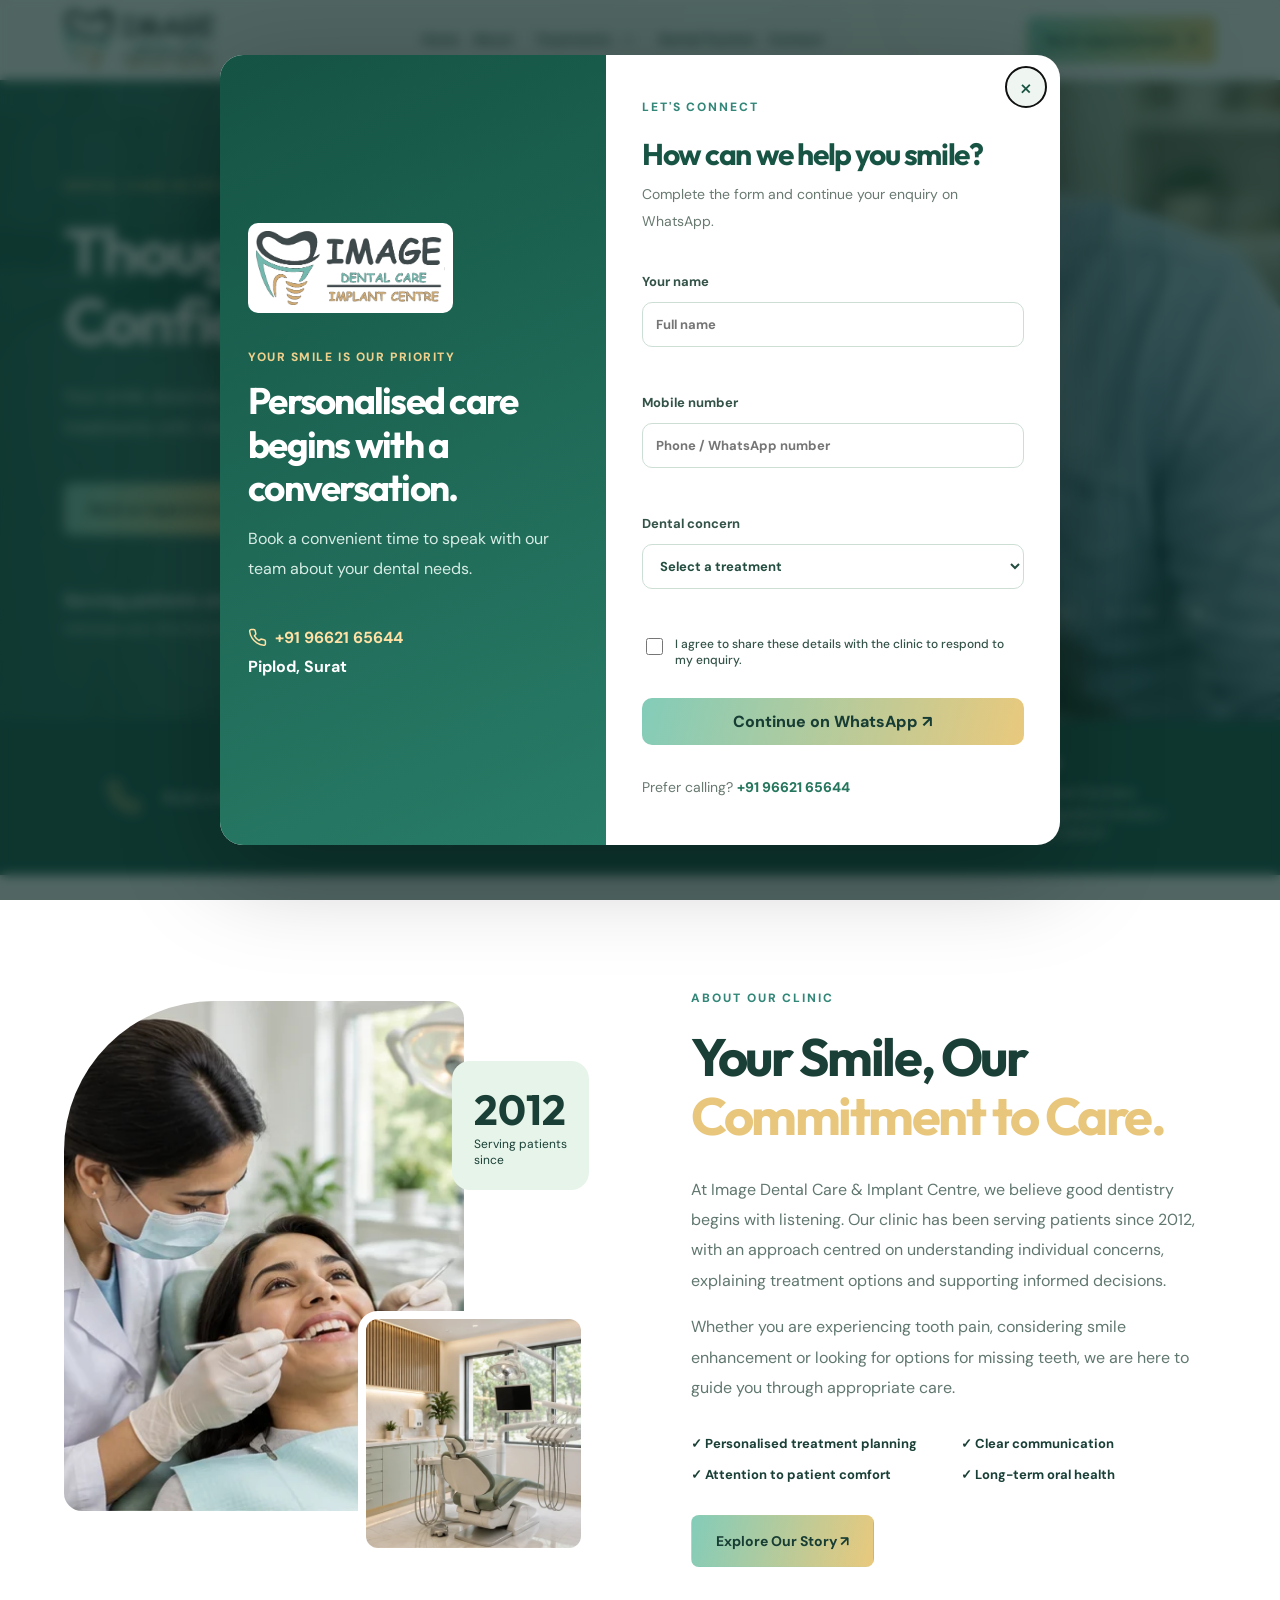
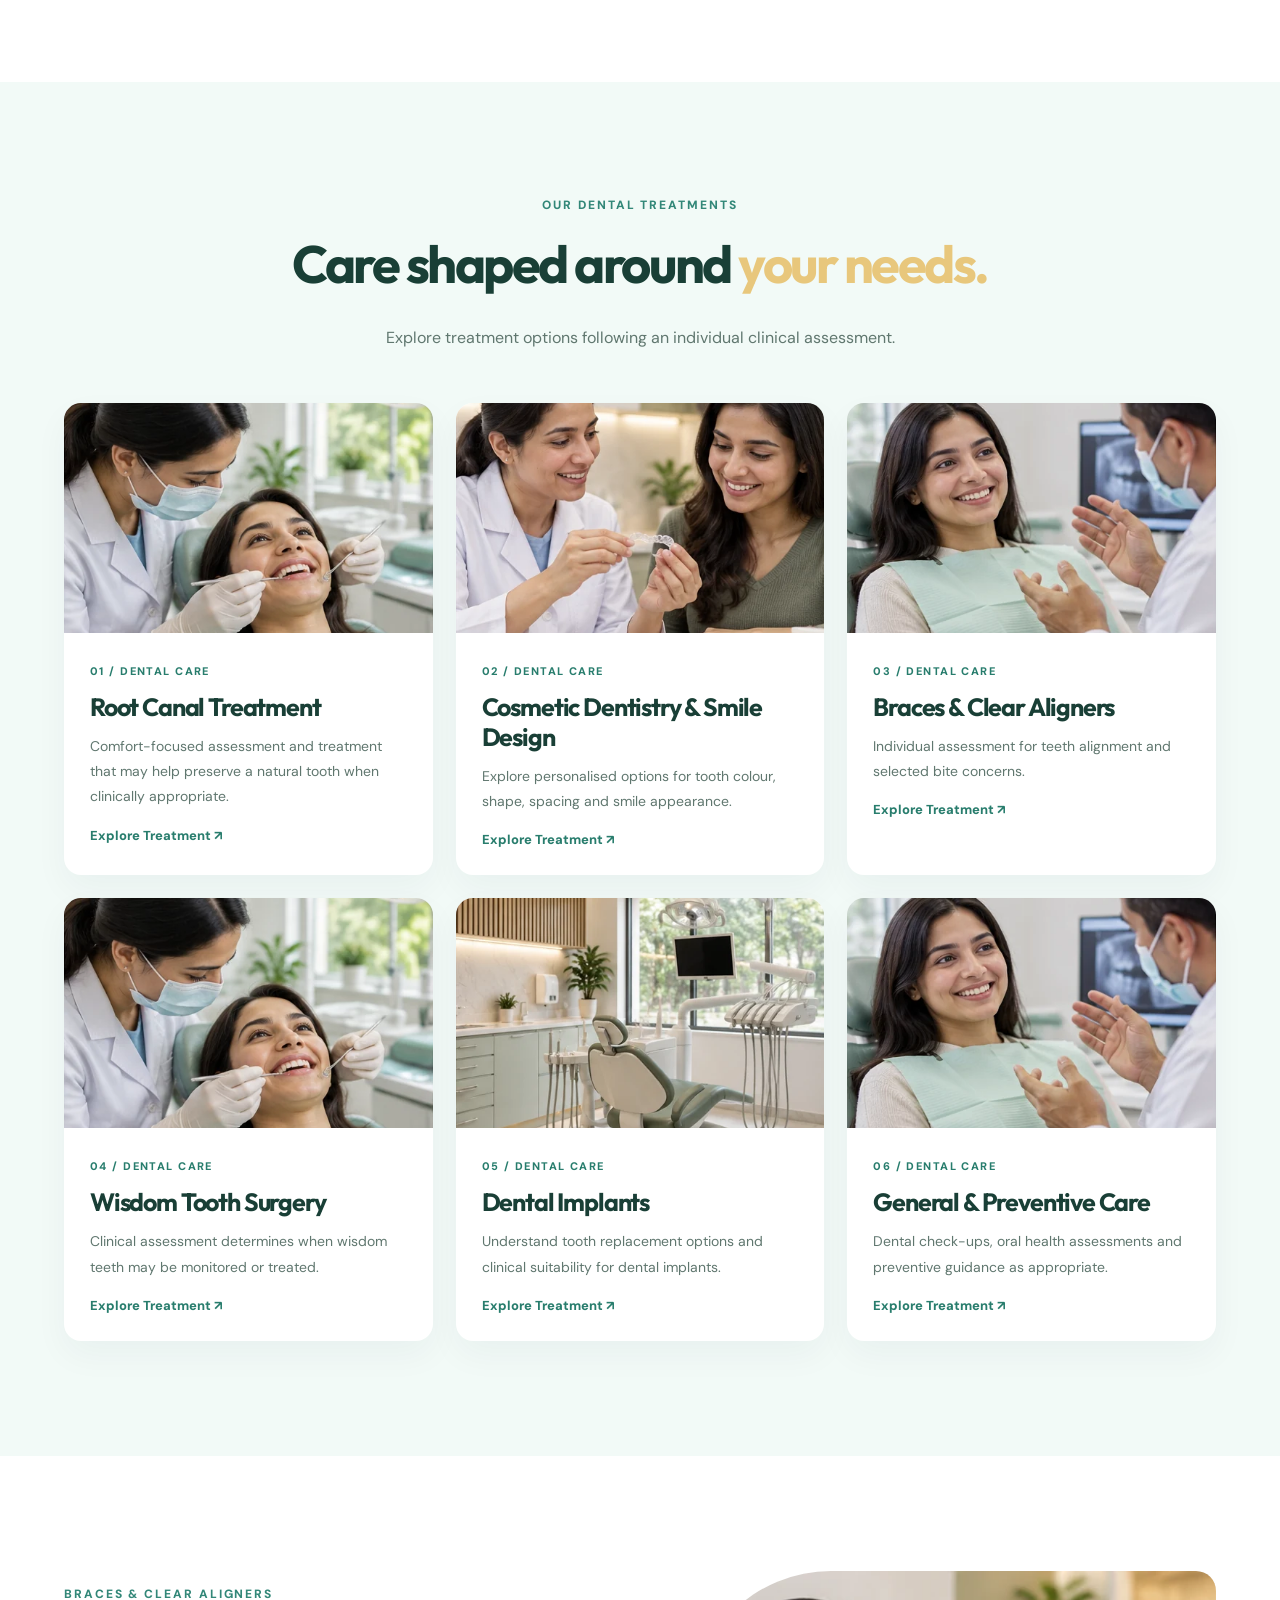
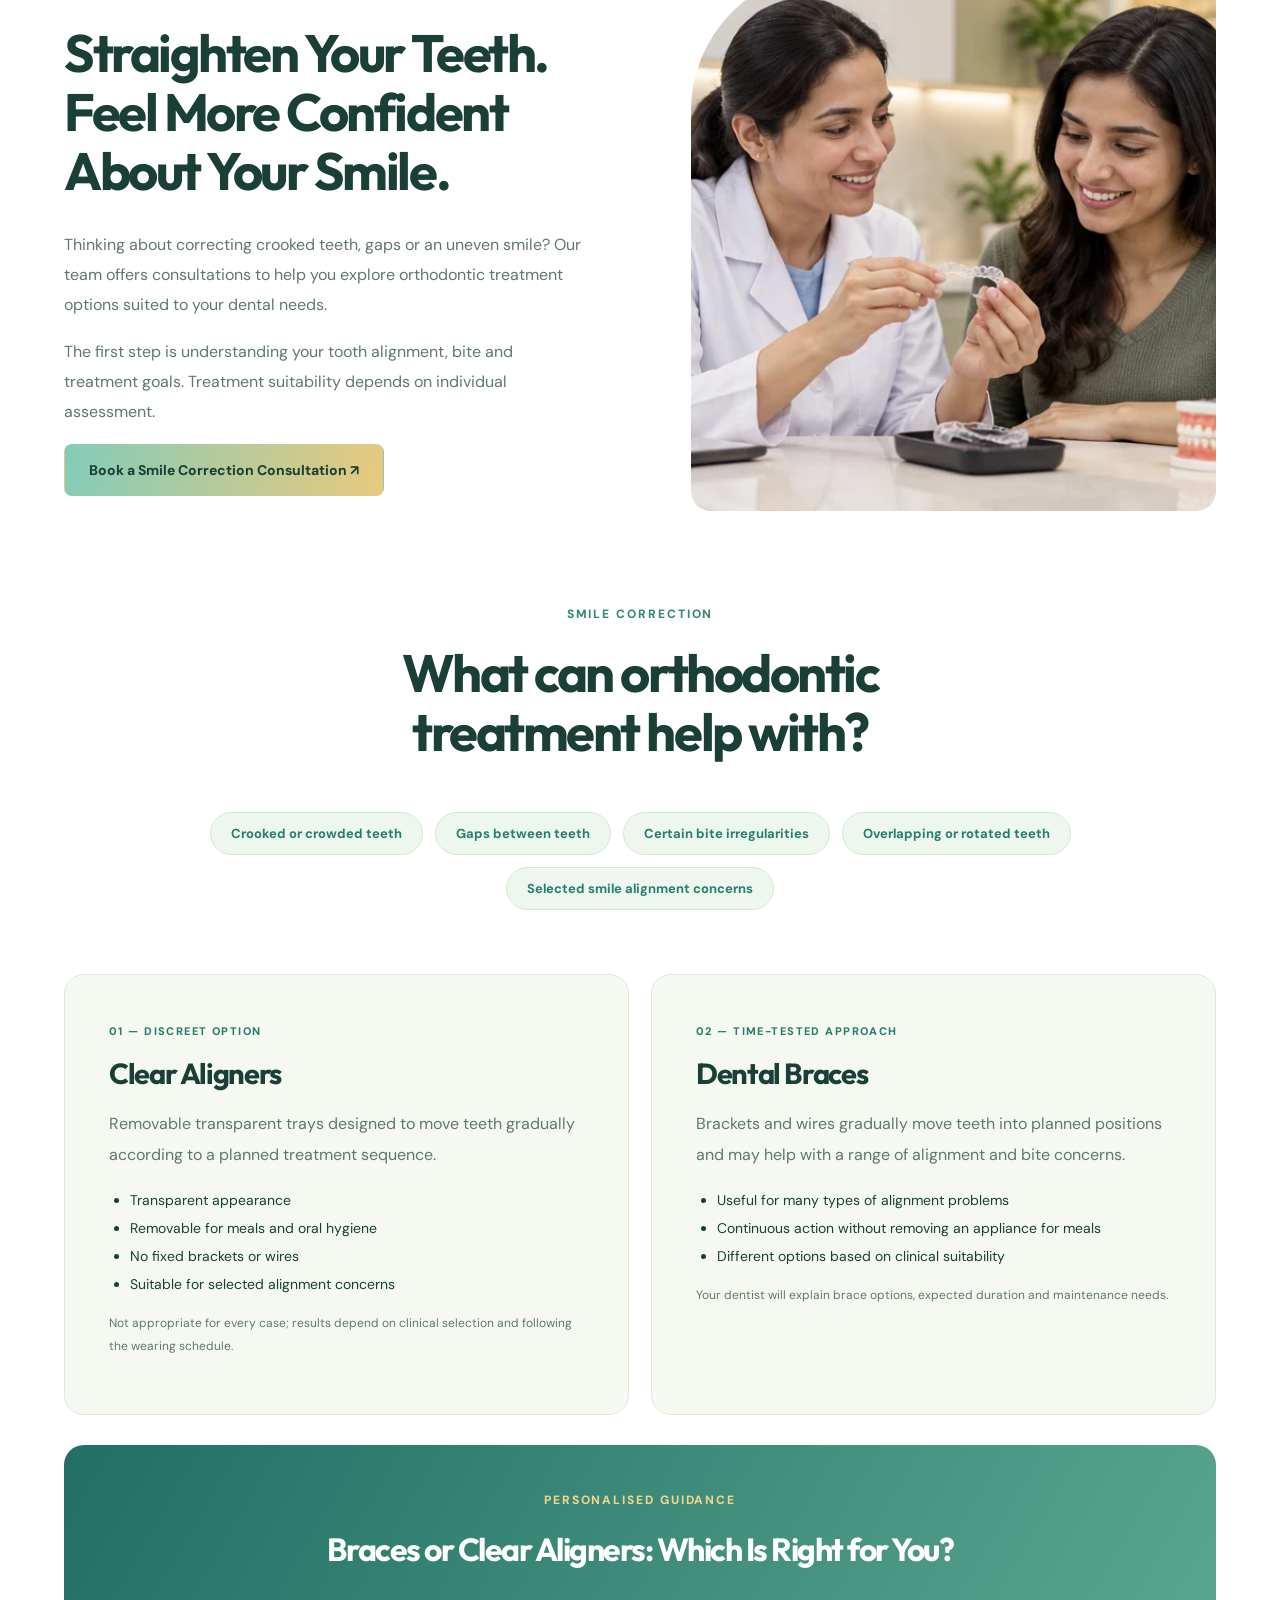
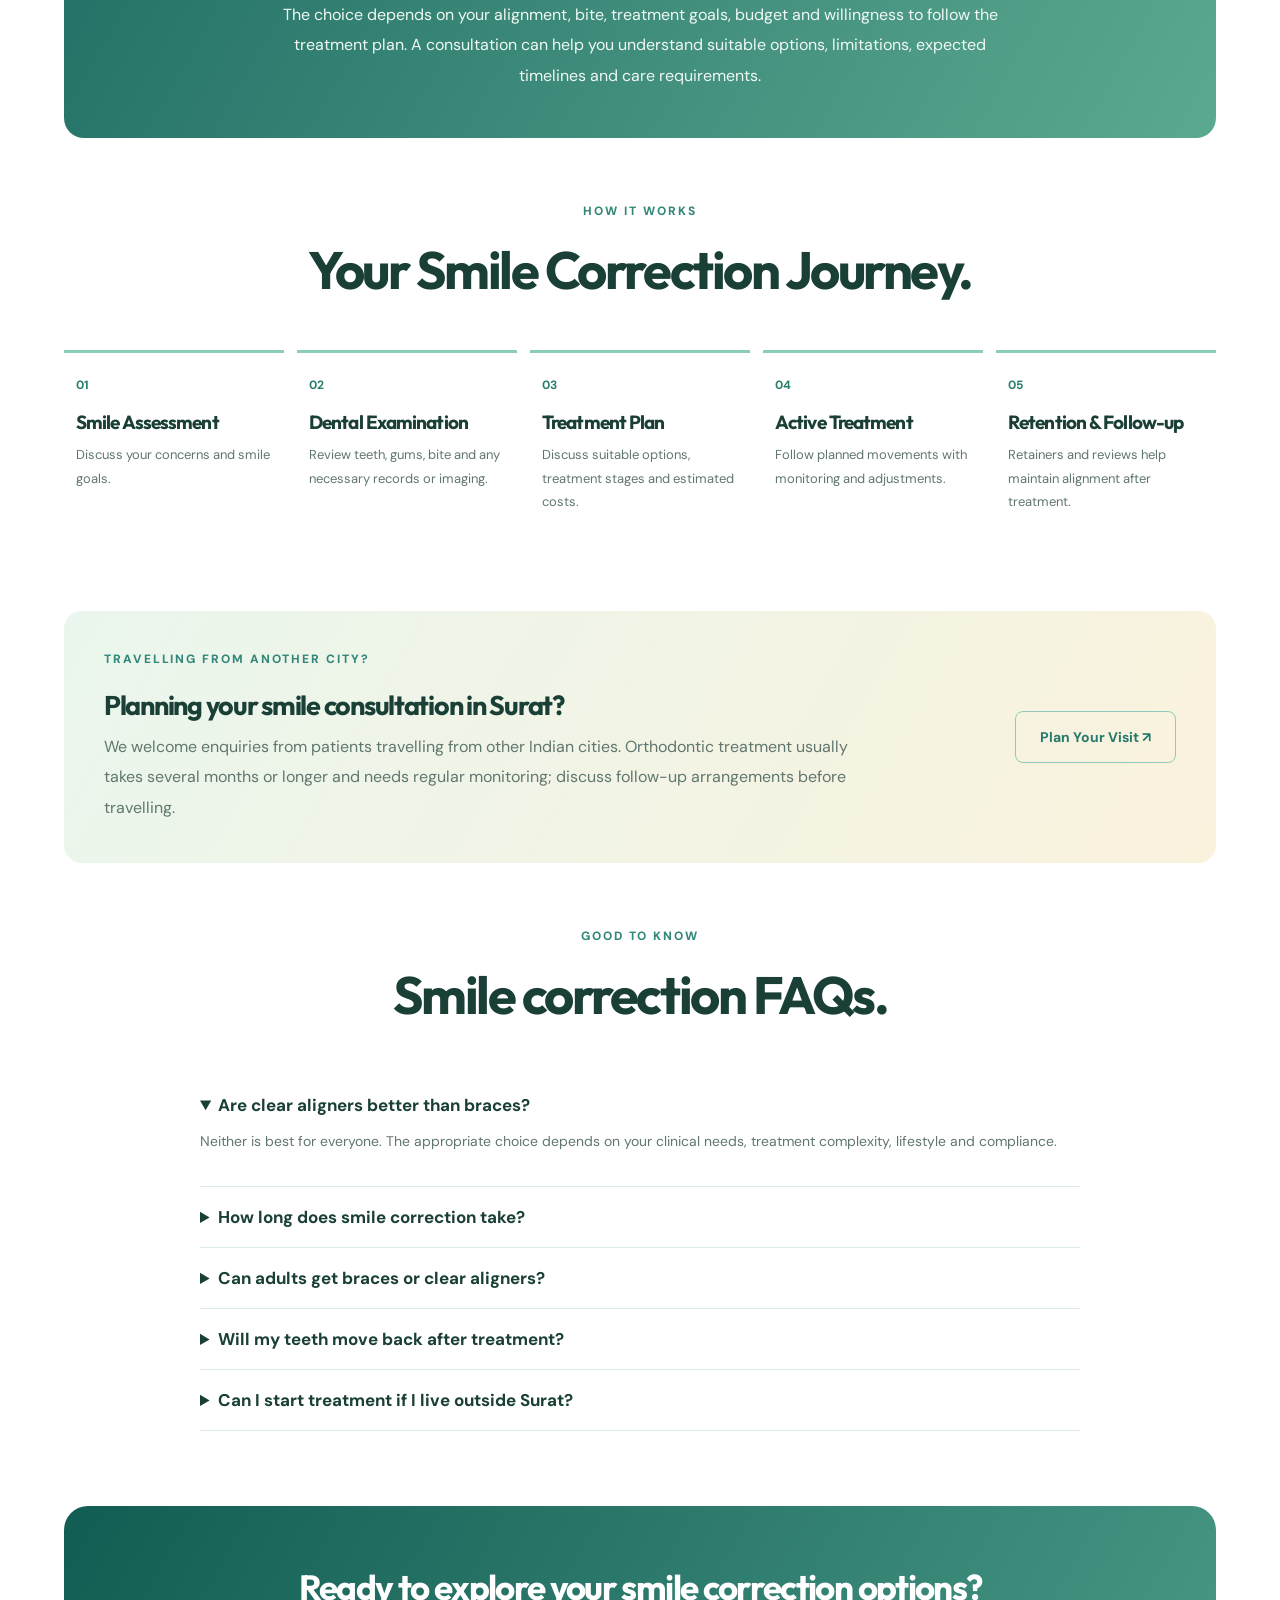
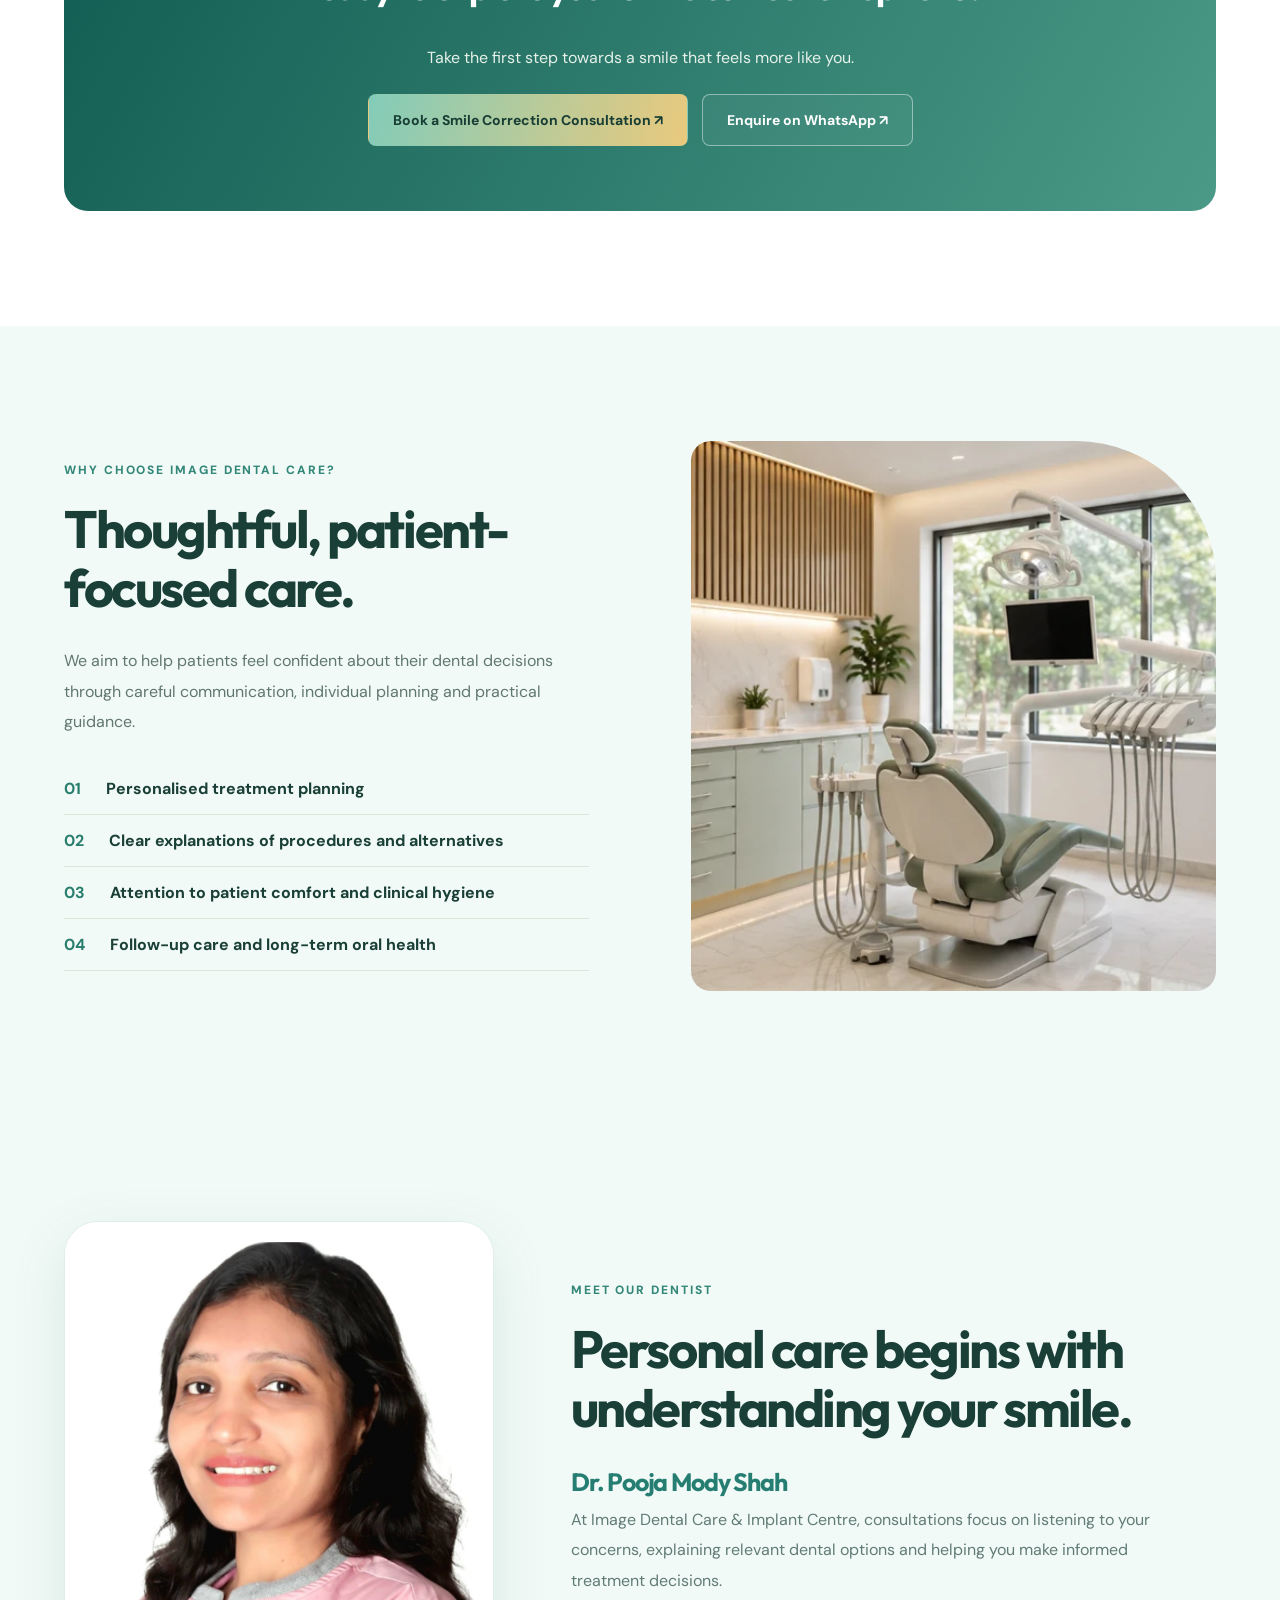
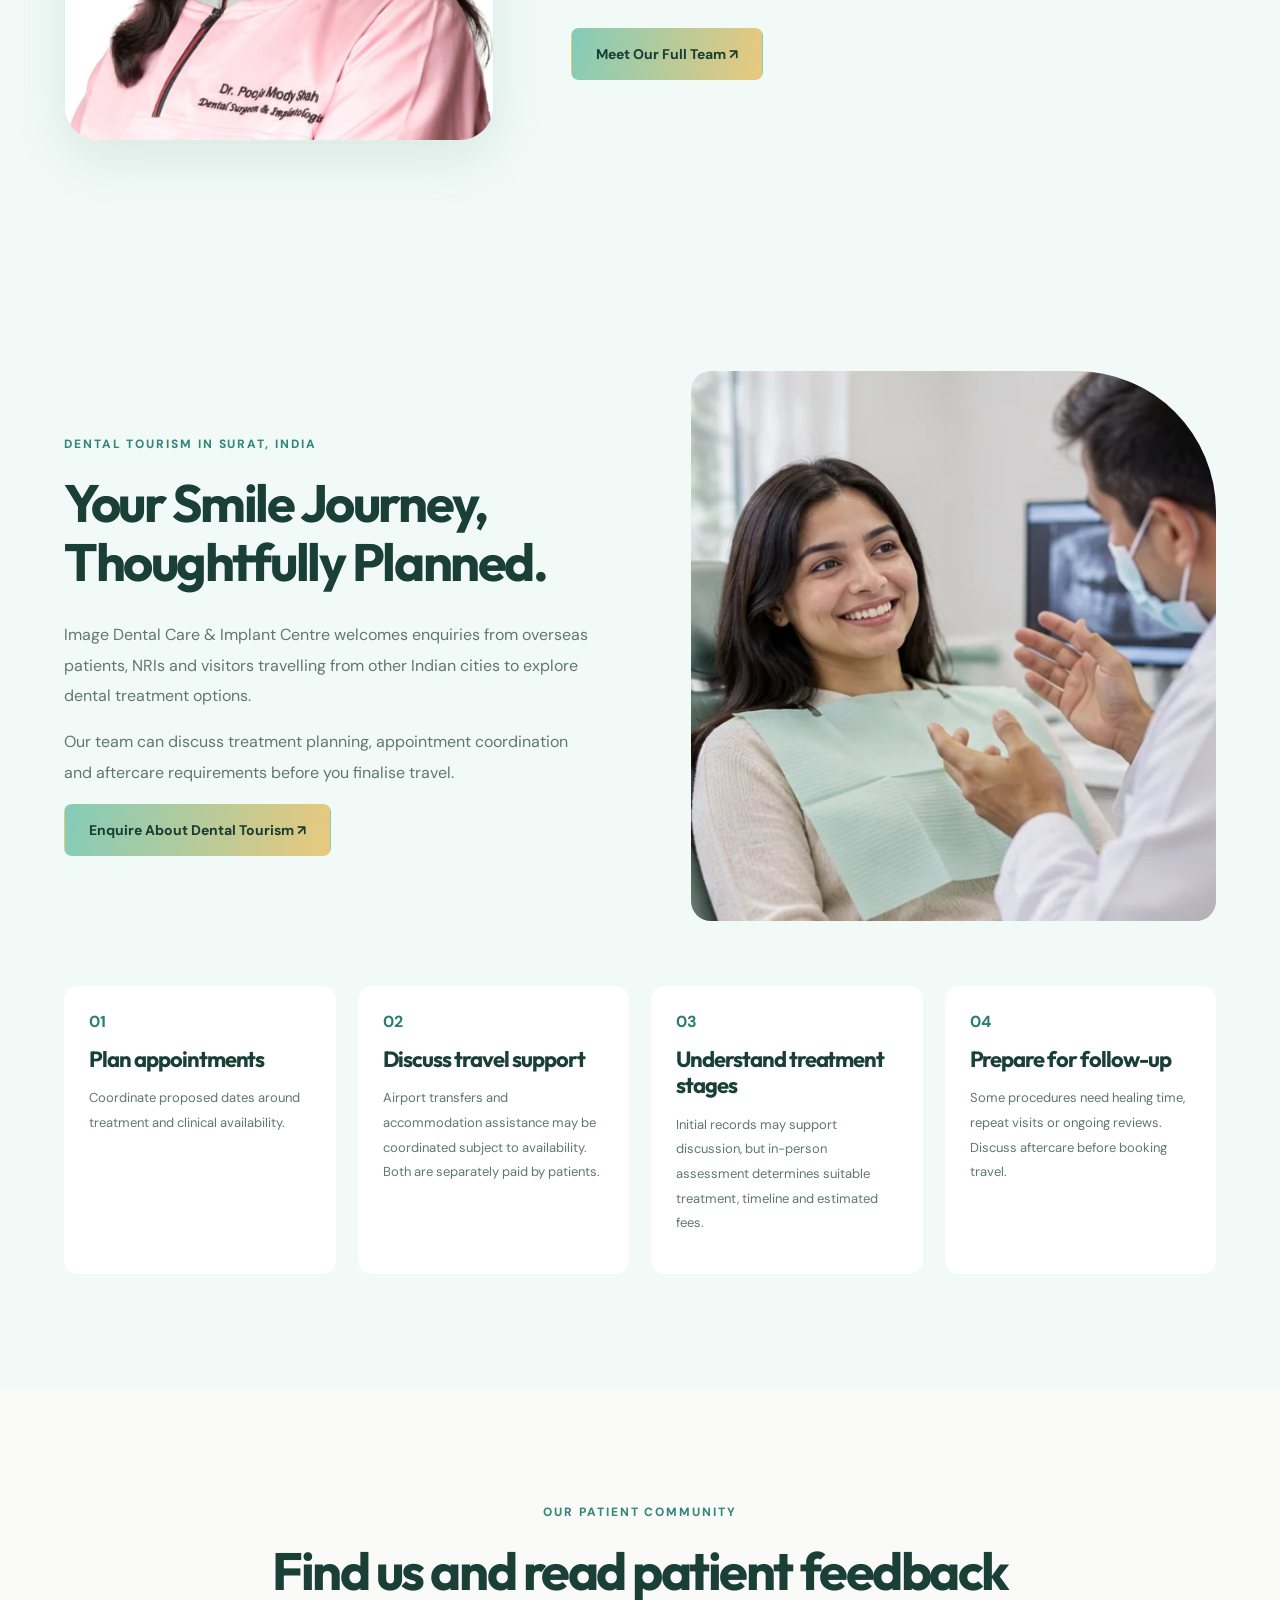
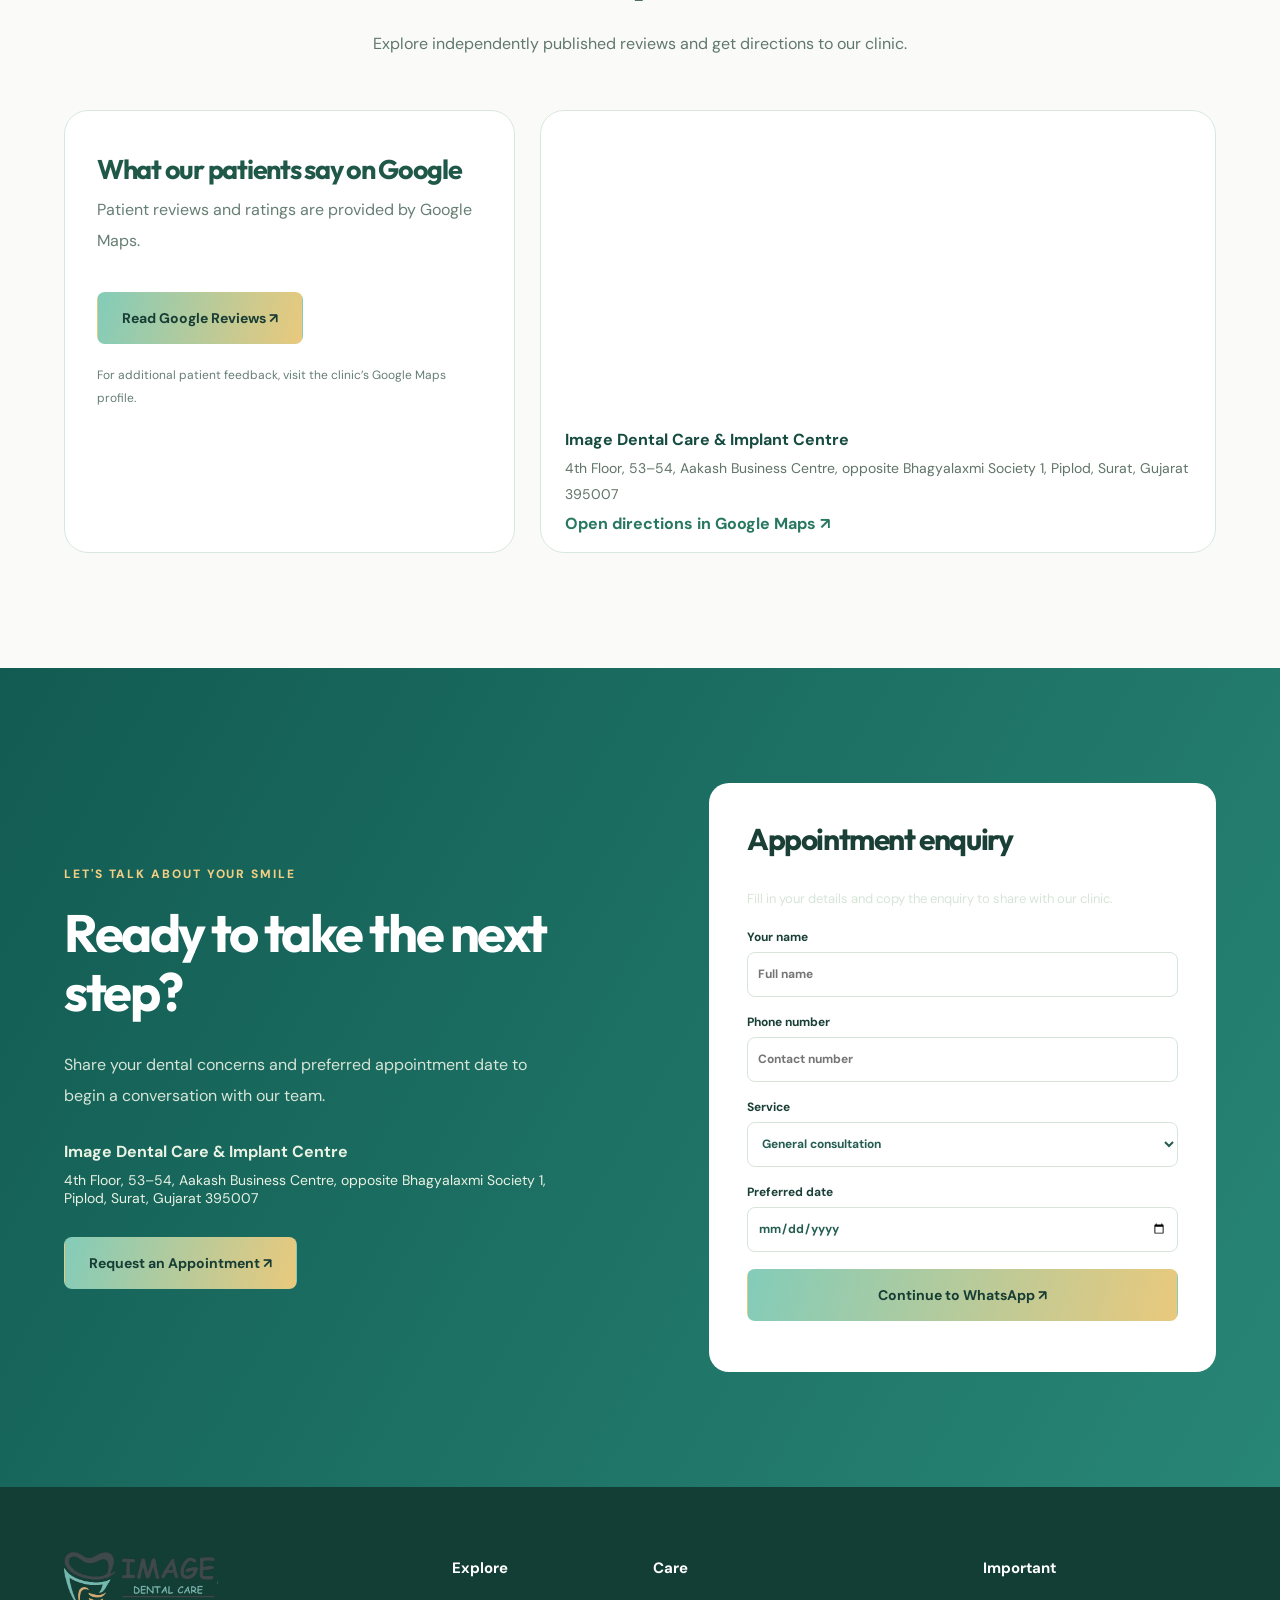
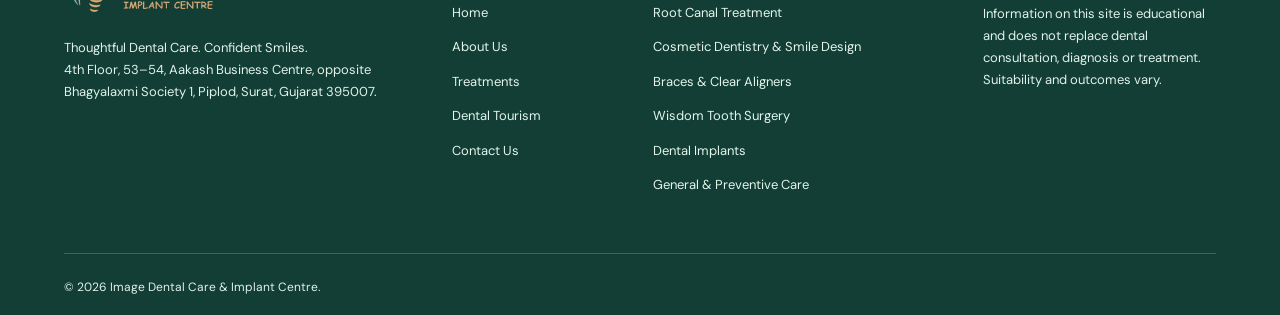
==== commit db41ee48: "Add files via upload" ====
--- a/index.html
+++ b/index.html
@@ -12,7 +12,7 @@
 <link href="https://fonts.googleapis.com" rel="preconnect"/>
 <link crossorigin="" href="https://fonts.gstatic.com" rel="preconnect"/>
 <link href="https://fonts.googleapis.com/css2?family=DM+Sans:wght@400;500;600;700&amp;family=Outfit:wght@400;500;600;700;800&amp;display=swap" rel="stylesheet"/>
-<link href="styles.css?v=portrait-frame-clean-20261103" rel="stylesheet"/>
+<link href="styles.css?v=icons-20261103" rel="stylesheet"/>
 </head>
 <body>
 <header class="header" id="top">
@@ -122,25 +122,19 @@
 <div class="infobar">
 <div class="shell info-grid">
 <div>
-<span class="info-ico">
-       ☎
-      </span>
+<span class="info-ico"><svg aria-hidden="true" fill="none" stroke="currentColor" stroke-linecap="round" stroke-linejoin="round" stroke-width="1.9" viewbox="0 0 24 24" xmlns="http://www.w3.org/2000/svg"><path d="M22 16.92v3a2 2 0 0 1-2.18 2 19.79 19.79 0 0 1-8.63-3.07 19.5 19.5 0 0 1-6-6A19.79 19.79 0 0 1 2.12 4.18 2 2 0 0 1 4.11 2h3a2 2 0 0 1 2 1.72c.12.96.35 1.9.68 2.8a2 2 0 0 1-.45 2.11L8.09 9.91a16 16 0 0 0 6 6l1.28-1.25a2 2 0 0 1 2.11-.45c.9.33 1.84.56 2.8.68A2 2 0 0 1 22 16.92Z"></path></svg></span>
 <span>
        Book a dental consultation
       </span>
 </div>
 <div>
-<span class="info-ico">
-       ◷
-      </span>
+<span class="info-ico"><svg aria-hidden="true" fill="none" stroke="currentColor" stroke-linecap="round" stroke-linejoin="round" stroke-width="1.9" viewbox="0 0 24 24" xmlns="http://www.w3.org/2000/svg"><circle cx="12" cy="12" r="9"></circle><path d="M12 7v5l3.5 2"></path></svg></span>
 <span>
        Appointments by enquiry
       </span>
 </div>
 <div>
-<span class="info-ico">
-       ✉
-      </span>
+<span class="info-ico"><svg aria-hidden="true" fill="none" stroke="currentColor" stroke-linecap="round" stroke-linejoin="round" stroke-width="1.9" viewbox="0 0 24 24" xmlns="http://www.w3.org/2000/svg"><path d="M20 10c0 5.1-8 12-8 12S4 15.1 4 10a8 8 0 1 1 16 0Z"></path><circle cx="12" cy="10" r="2.5"></circle></svg></span>
 <span>
 <strong>
         Visit Our Clinic
@@ -739,6 +733,6 @@
 </div>
 <script src="script.js">
 </script>
-<div class="lead-overlay" hidden="" id="leadOverlay"><div class="lead-backdrop" data-lead-close=""></div><div aria-labelledby="leadTitle" aria-modal="true" class="lead-dialog" role="dialog"><button aria-label="Close enquiry form" class="lead-close" data-lead-close="" type="button">×</button><div class="lead-aside"><img alt="Image Dental Care &amp; Implant Centre" src="assets/images/logo-transparent.png"/><span class="lead-kicker">YOUR SMILE IS OUR PRIORITY</span><h2>Personalised care begins with a conversation.</h2><p>Book a convenient time to speak with our team about your dental needs.</p><div class="lead-contact"><a href="tel:+919662165644">☎ +91 96621 65644</a><span>Piplod, Surat</span></div></div><div class="lead-form-wrap"><span class="kicker">LET'S CONNECT</span><h2 id="leadTitle">How can we help you smile?</h2><p>Complete the form and continue your enquiry on WhatsApp.</p><form id="leadForm"><label>Your name<input autocomplete="name" maxlength="100" name="name" placeholder="Full name" required=""/></label><label>Mobile number<input autocomplete="tel" inputmode="tel" maxlength="20" name="phone" placeholder="Phone / WhatsApp number" required=""/></label><label>Dental concern<select name="service" required=""><option value="">Select a treatment</option><option>General consultation</option><option>Root Canal Treatment</option><option>Cosmetic Dentistry &amp; Smile Design</option><option>Braces &amp; Clear Aligners</option><option>Wisdom Tooth Surgery</option><option>Dental Implants</option><option>Dental Tourism Enquiry</option></select></label><label class="lead-consent"><input required="" type="checkbox"/> I agree to share these details with the clinic to respond to my enquiry.</label><button class="lead-submit" type="submit">Continue on WhatsApp ↗</button><p class="lead-status" role="status"></p></form><p class="lead-call">Prefer calling? <a href="tel:+919662165644">+91 96621 65644</a></p></div></div></div><script defer="" src="lead.js"></script>
+<div class="lead-overlay" hidden="" id="leadOverlay"><div class="lead-backdrop" data-lead-close=""></div><div aria-labelledby="leadTitle" aria-modal="true" class="lead-dialog" role="dialog"><button aria-label="Close enquiry form" class="lead-close" data-lead-close="" type="button">×</button><div class="lead-aside"><img alt="Image Dental Care &amp; Implant Centre" src="assets/images/logo-transparent.png"/><span class="lead-kicker">YOUR SMILE IS OUR PRIORITY</span><h2>Personalised care begins with a conversation.</h2><p>Book a convenient time to speak with our team about your dental needs.</p><div class="lead-contact"><a href="tel:+919662165644"><svg aria-hidden="true" fill="none" stroke="currentColor" stroke-linecap="round" stroke-linejoin="round" stroke-width="1.9" viewbox="0 0 24 24" xmlns="http://www.w3.org/2000/svg"><path d="M22 16.92v3a2 2 0 0 1-2.18 2 19.79 19.79 0 0 1-8.63-3.07 19.5 19.5 0 0 1-6-6A19.79 19.79 0 0 1 2.12 4.18 2 2 0 0 1 4.11 2h3a2 2 0 0 1 2 1.72c.12.96.35 1.9.68 2.8a2 2 0 0 1-.45 2.11L8.09 9.91a16 16 0 0 0 6 6l1.28-1.25a2 2 0 0 1 2.11-.45c.9.33 1.84.56 2.8.68A2 2 0 0 1 22 16.92Z"></path></svg>+91 96621 65644</a><span>Piplod, Surat</span></div></div><div class="lead-form-wrap"><span class="kicker">LET'S CONNECT</span><h2 id="leadTitle">How can we help you smile?</h2><p>Complete the form and continue your enquiry on WhatsApp.</p><form id="leadForm"><label>Your name<input autocomplete="name" maxlength="100" name="name" placeholder="Full name" required=""/></label><label>Mobile number<input autocomplete="tel" inputmode="tel" maxlength="20" name="phone" placeholder="Phone / WhatsApp number" required=""/></label><label>Dental concern<select name="service" required=""><option value="">Select a treatment</option><option>General consultation</option><option>Root Canal Treatment</option><option>Cosmetic Dentistry &amp; Smile Design</option><option>Braces &amp; Clear Aligners</option><option>Wisdom Tooth Surgery</option><option>Dental Implants</option><option>Dental Tourism Enquiry</option></select></label><label class="lead-consent"><input required="" type="checkbox"/> I agree to share these details with the clinic to respond to my enquiry.</label><button class="lead-submit" type="submit">Continue on WhatsApp ↗</button><p class="lead-status" role="status"></p></form><p class="lead-call">Prefer calling? <a href="tel:+919662165644">+91 96621 65644</a></p></div></div></div><script defer="" src="lead.js"></script>
 <script defer="" src="reviews-config.js"></script><script defer="" src="reviews.js"></script></body>
 </html>
--- a/styles.css
+++ b/styles.css
@@ -1954,3 +1954,9 @@
 @media (max-width: 600px) {
   body.about-inner .about-intro-photo { width: min(100%, 310px) !important; }
 }
+
+/* Professional, monochrome clinic icons across mobile and desktop */
+.infobar .info-ico{display:inline-flex!important;align-items:center;justify-content:center;flex:0 0 auto;}
+.infobar .info-ico svg{display:block;width:1em;height:1em;stroke:currentColor;}
+.lead-contact a{display:inline-flex;align-items:center;gap:8px;}
+.lead-contact a svg{width:19px;height:19px;flex:none;stroke:currentColor;}
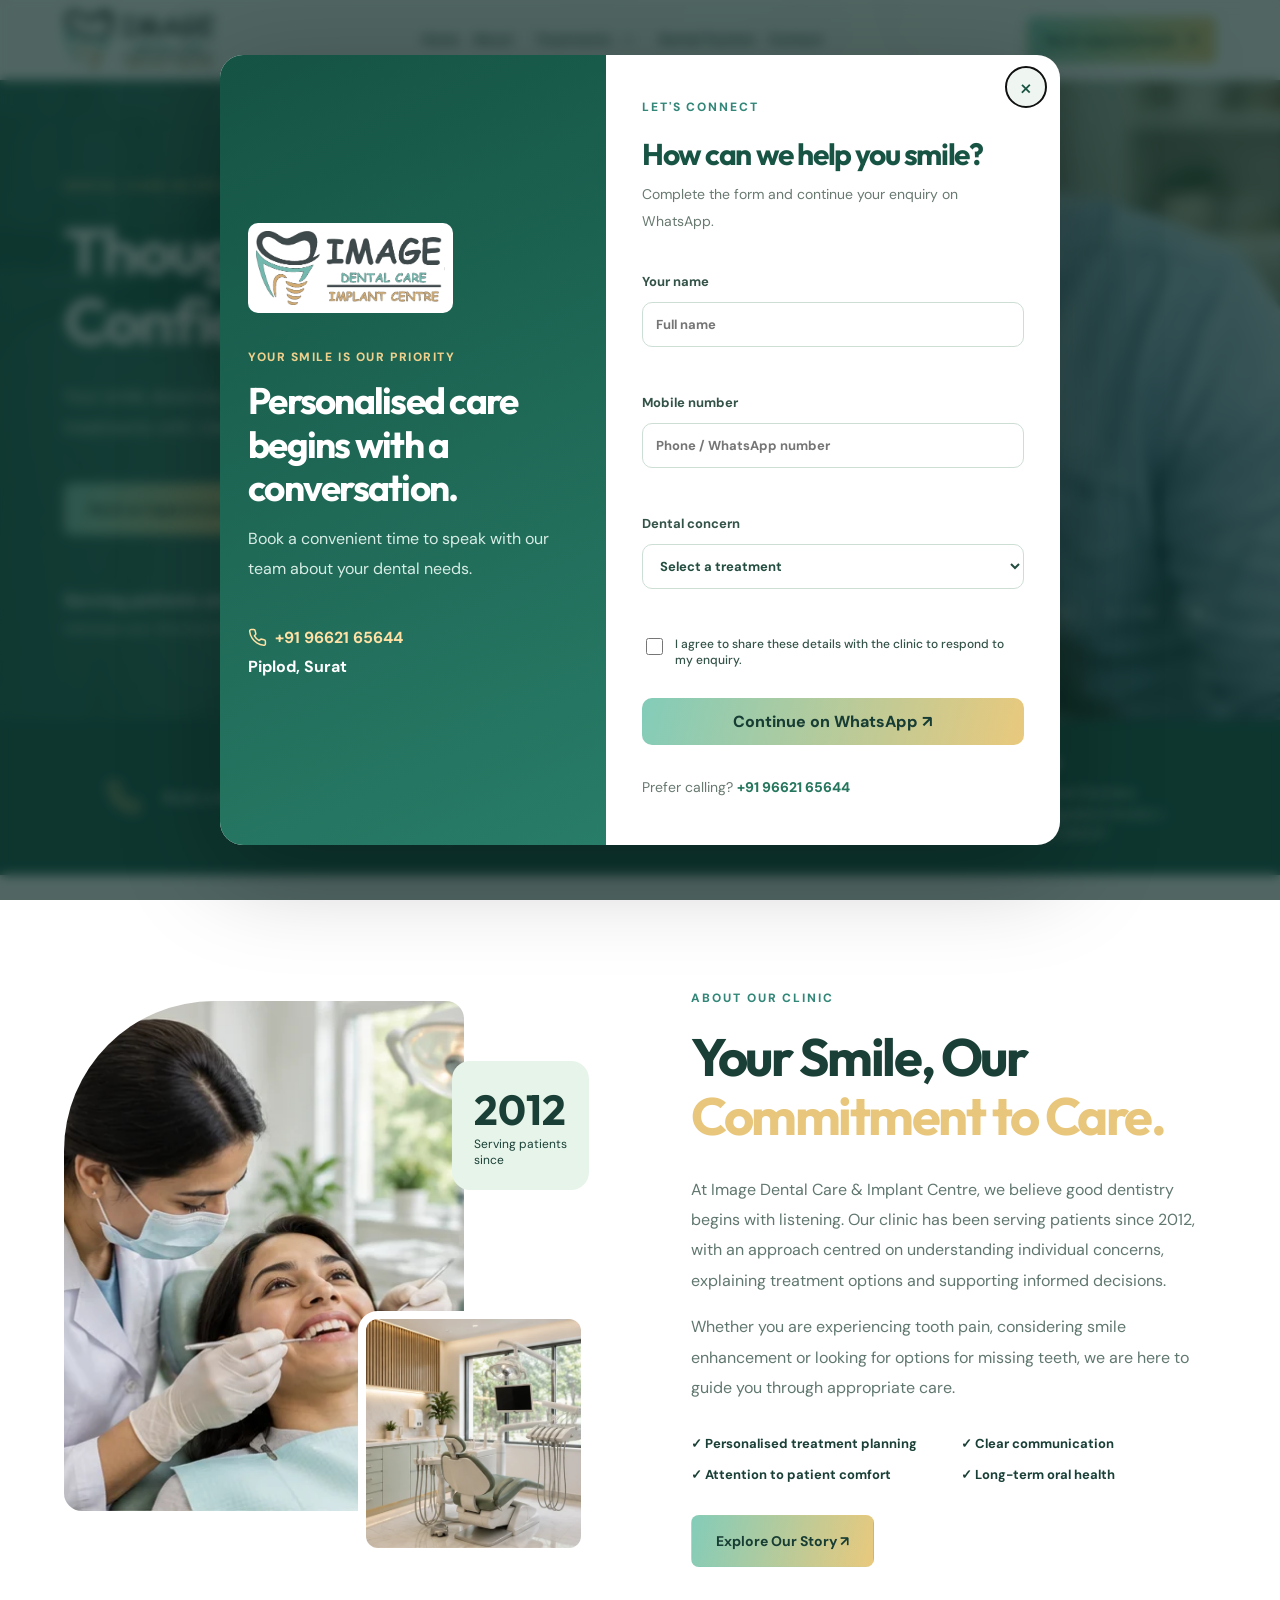
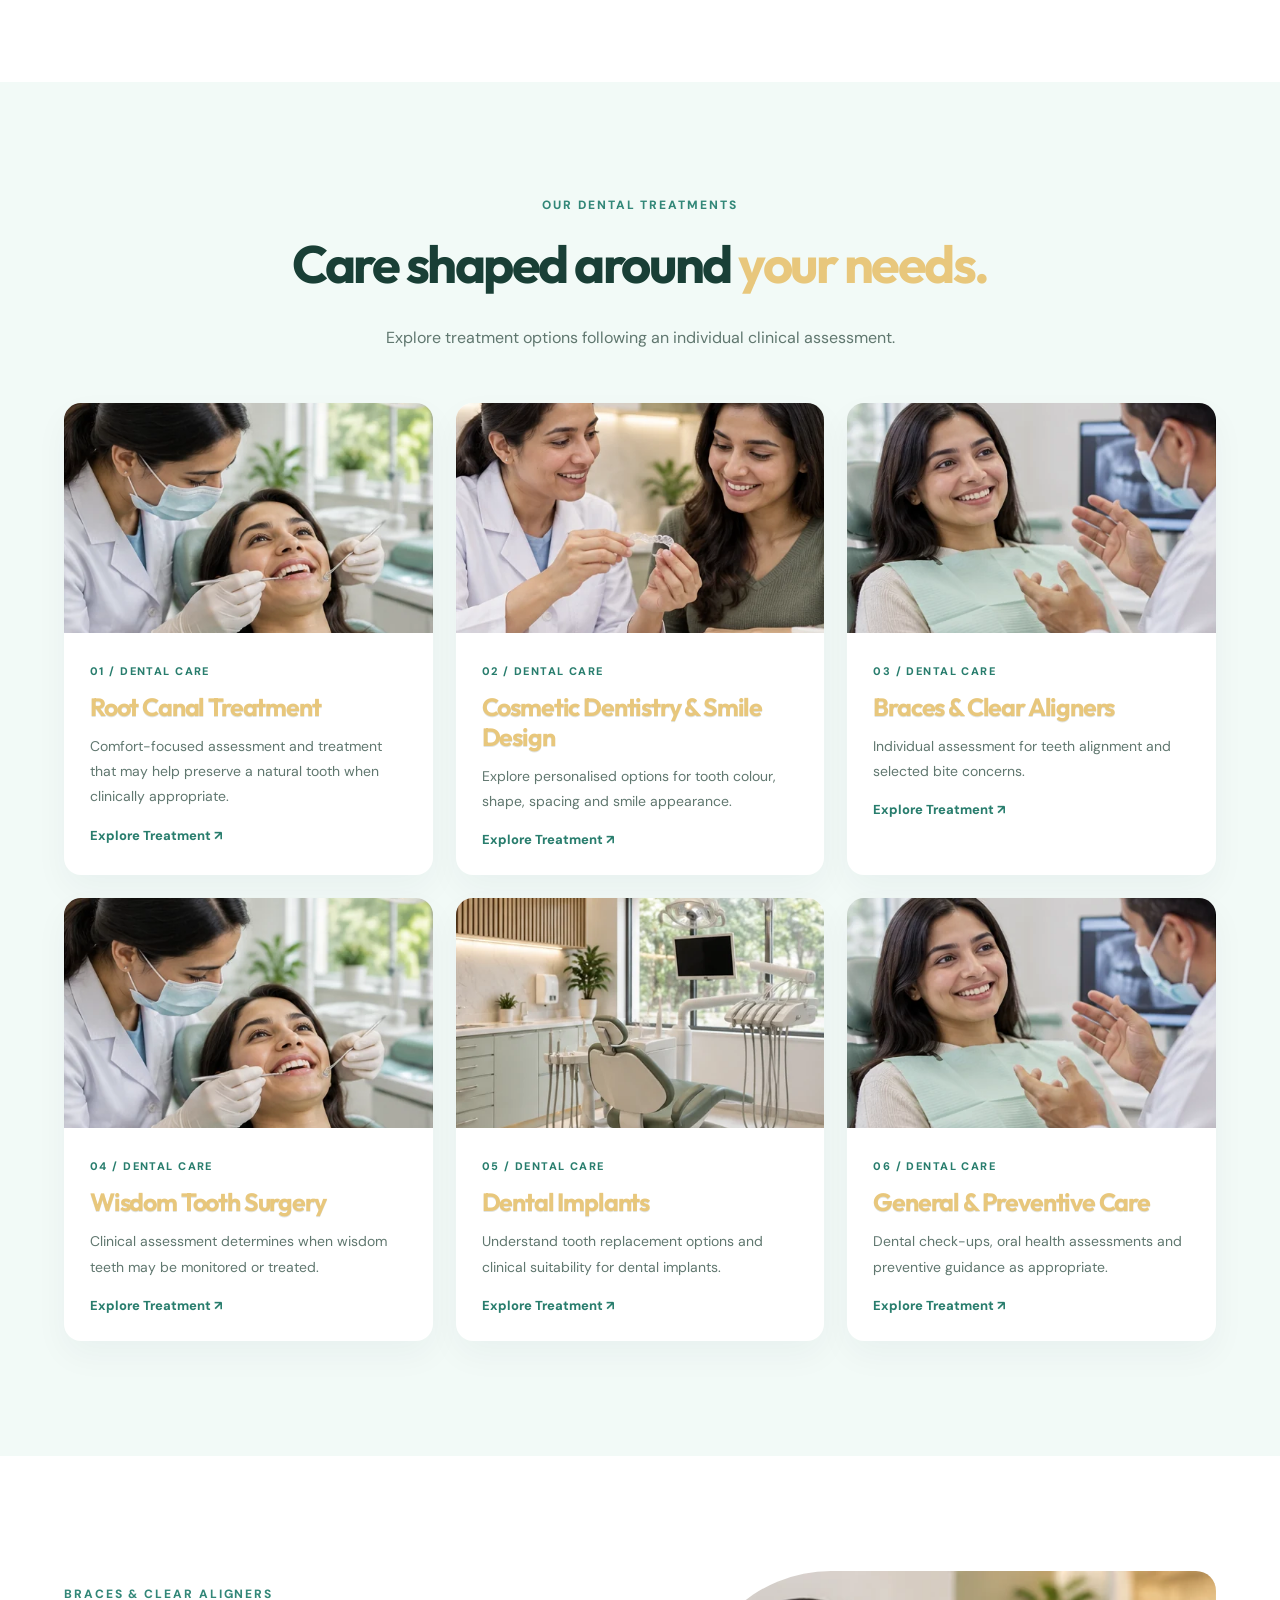
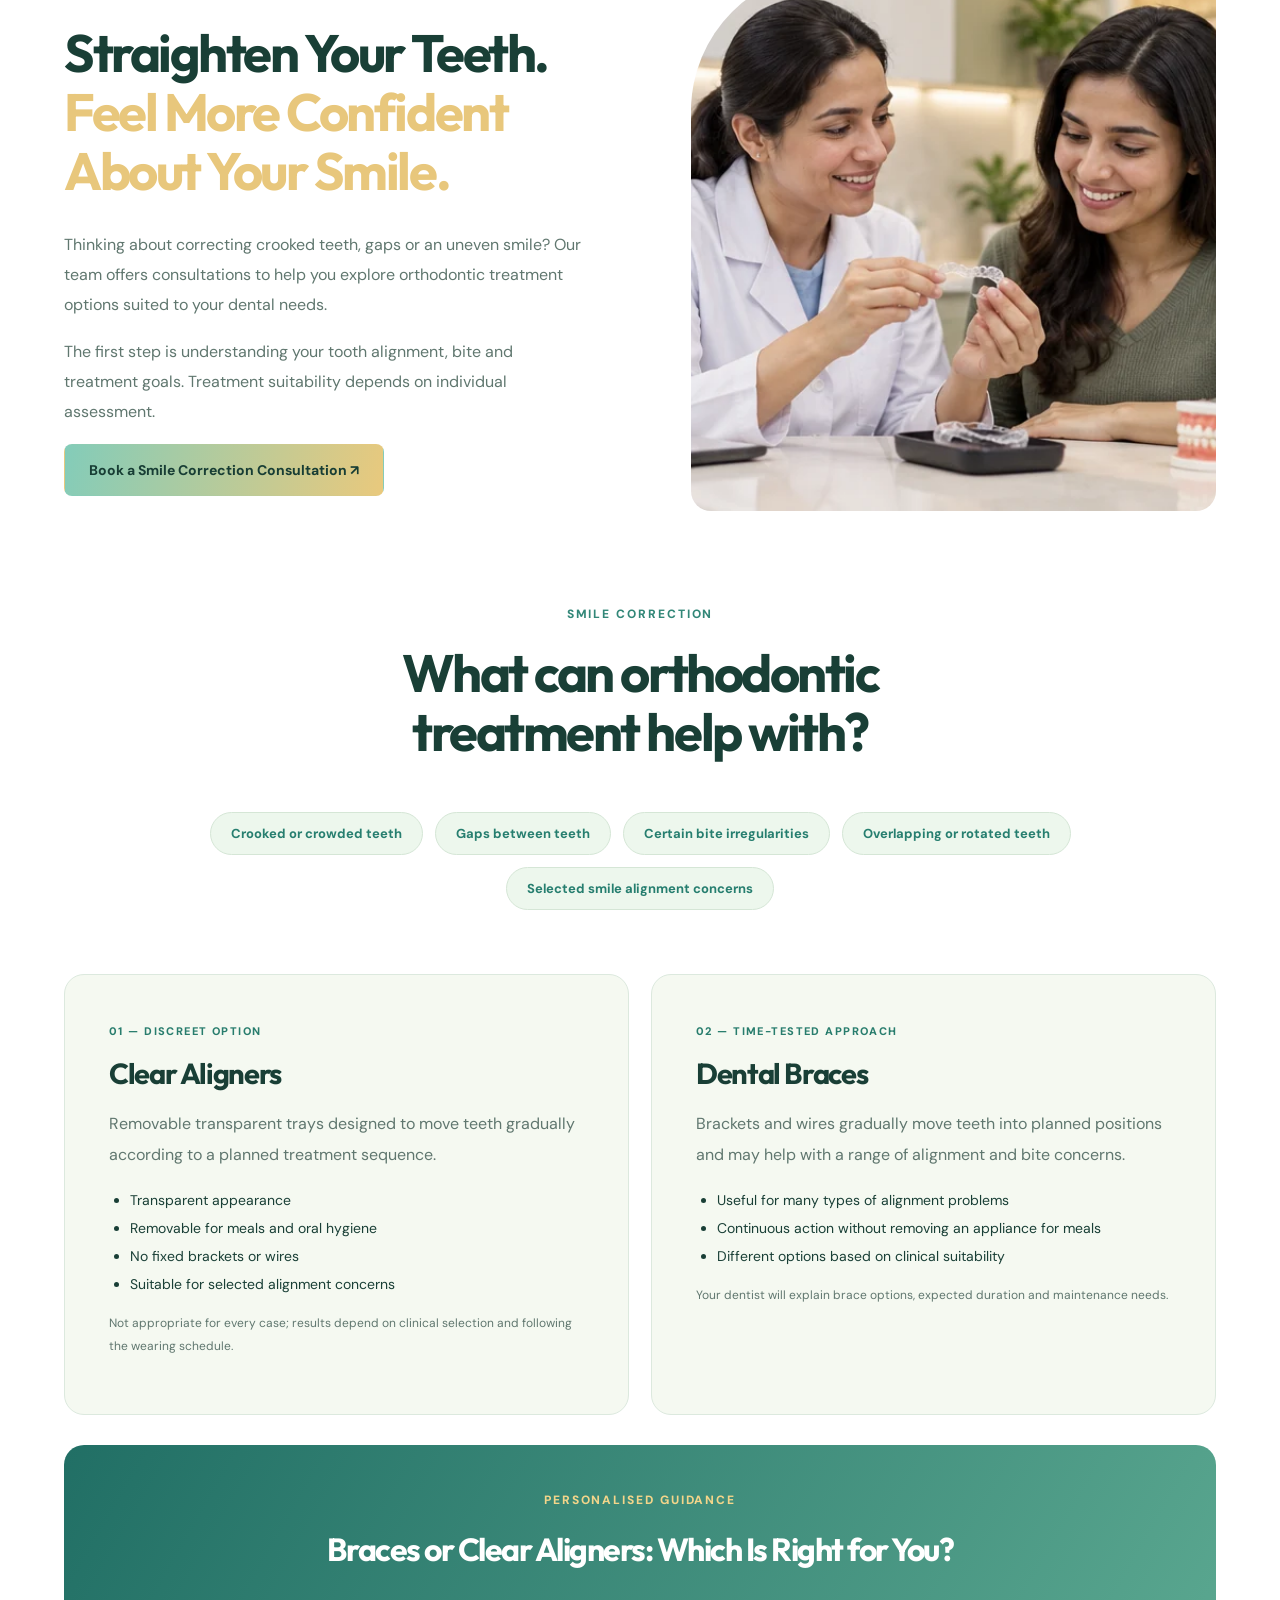
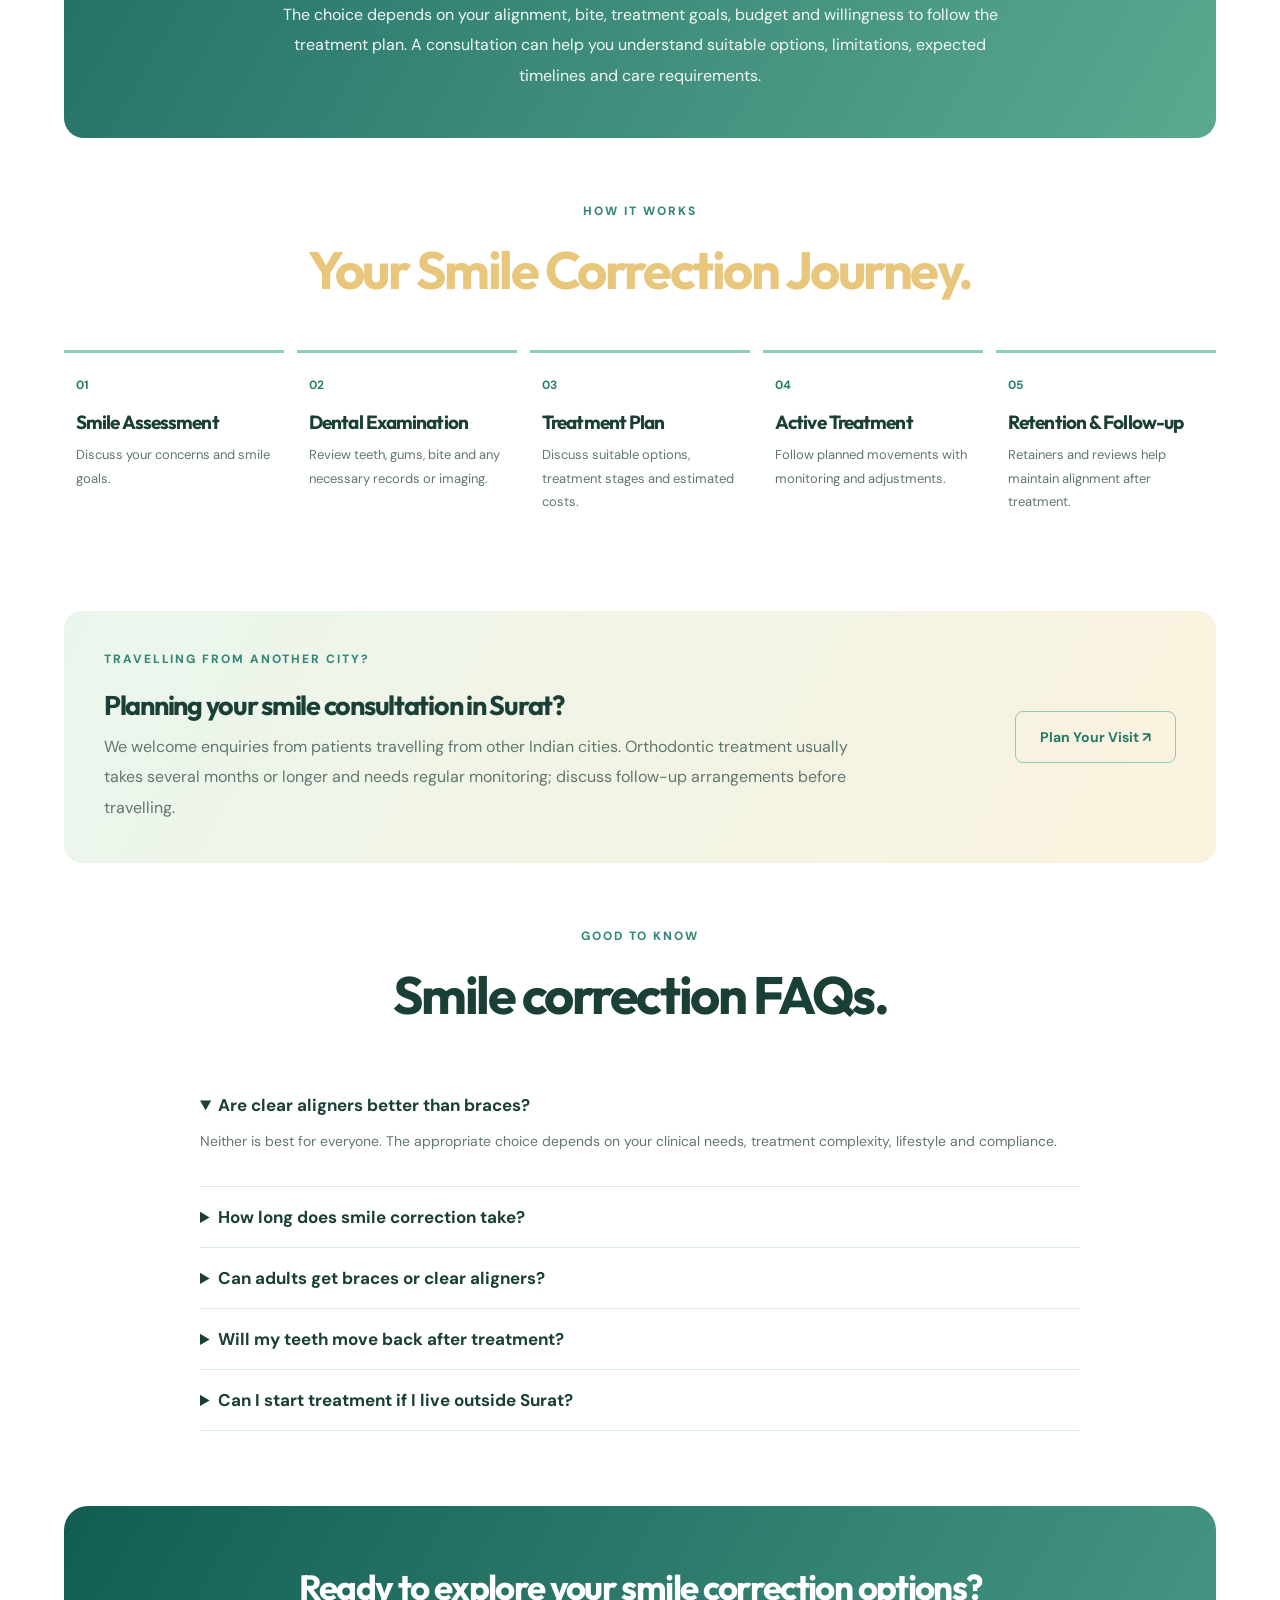
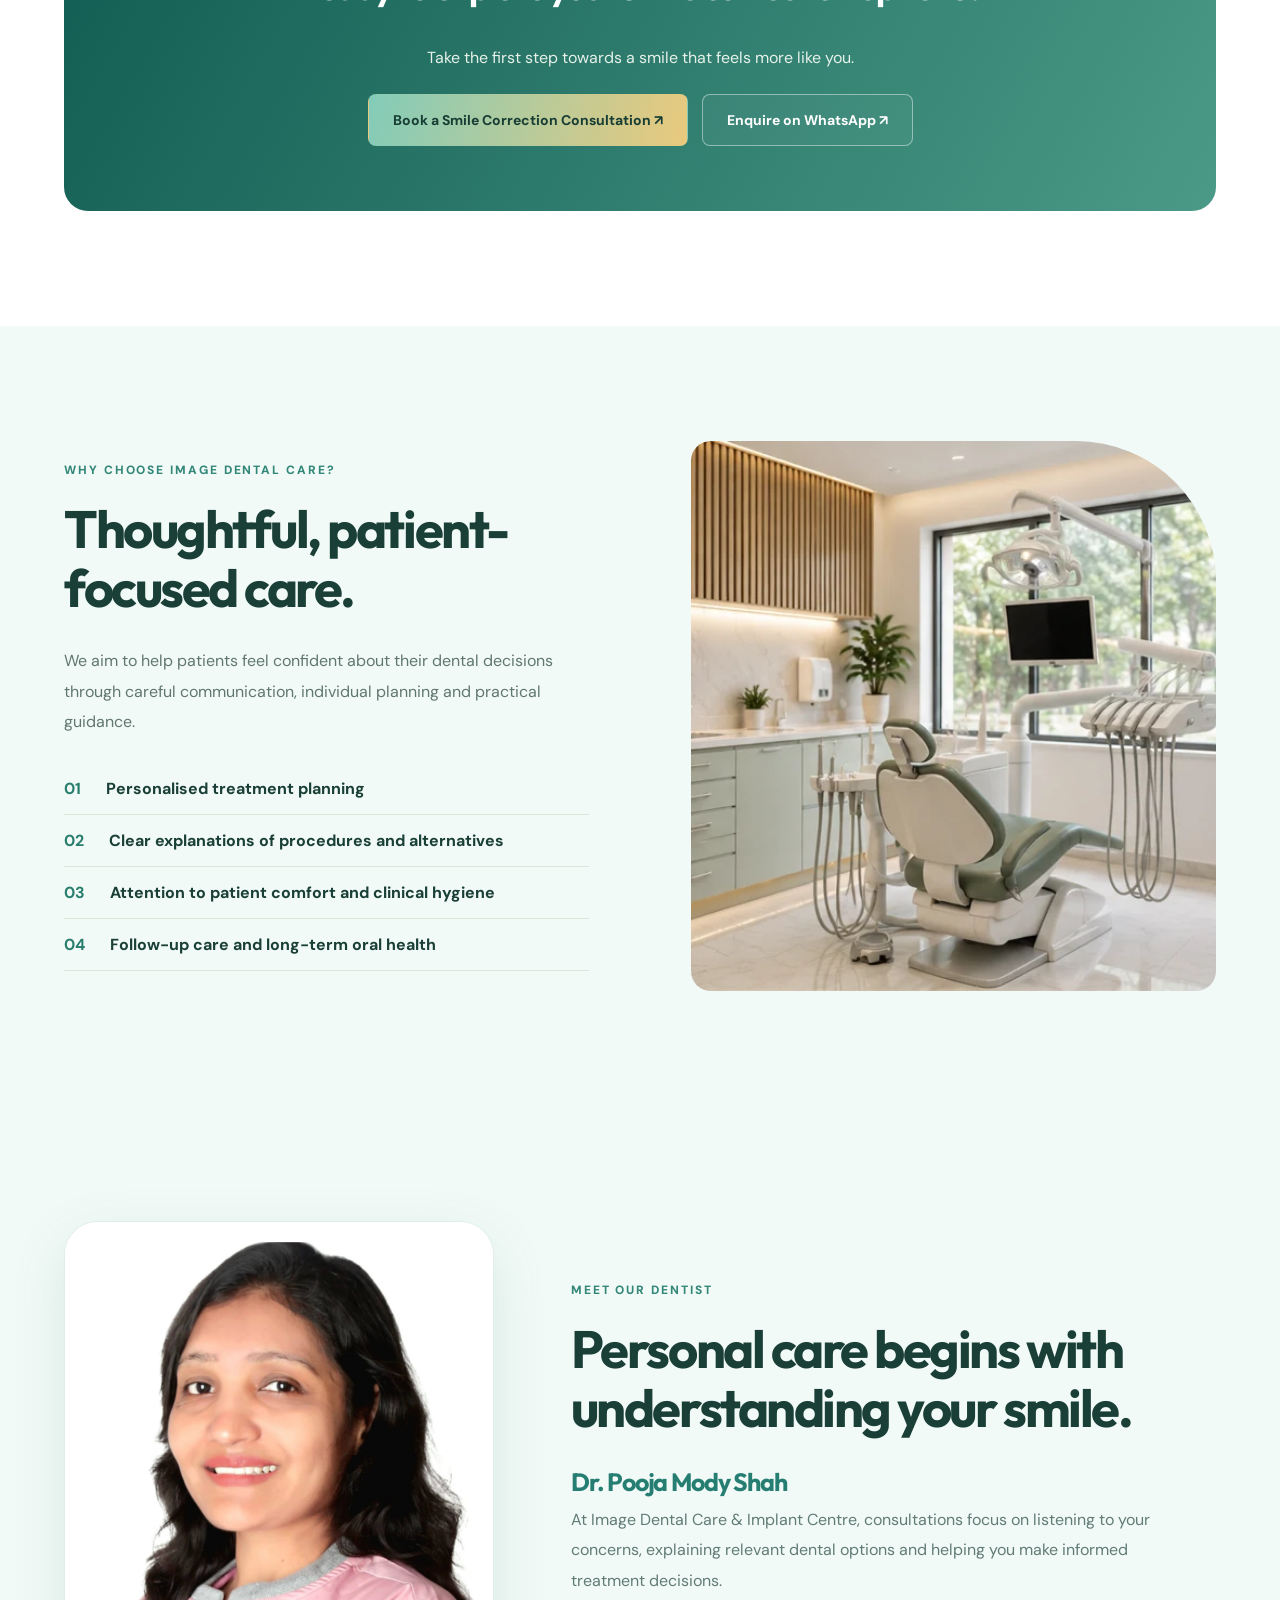
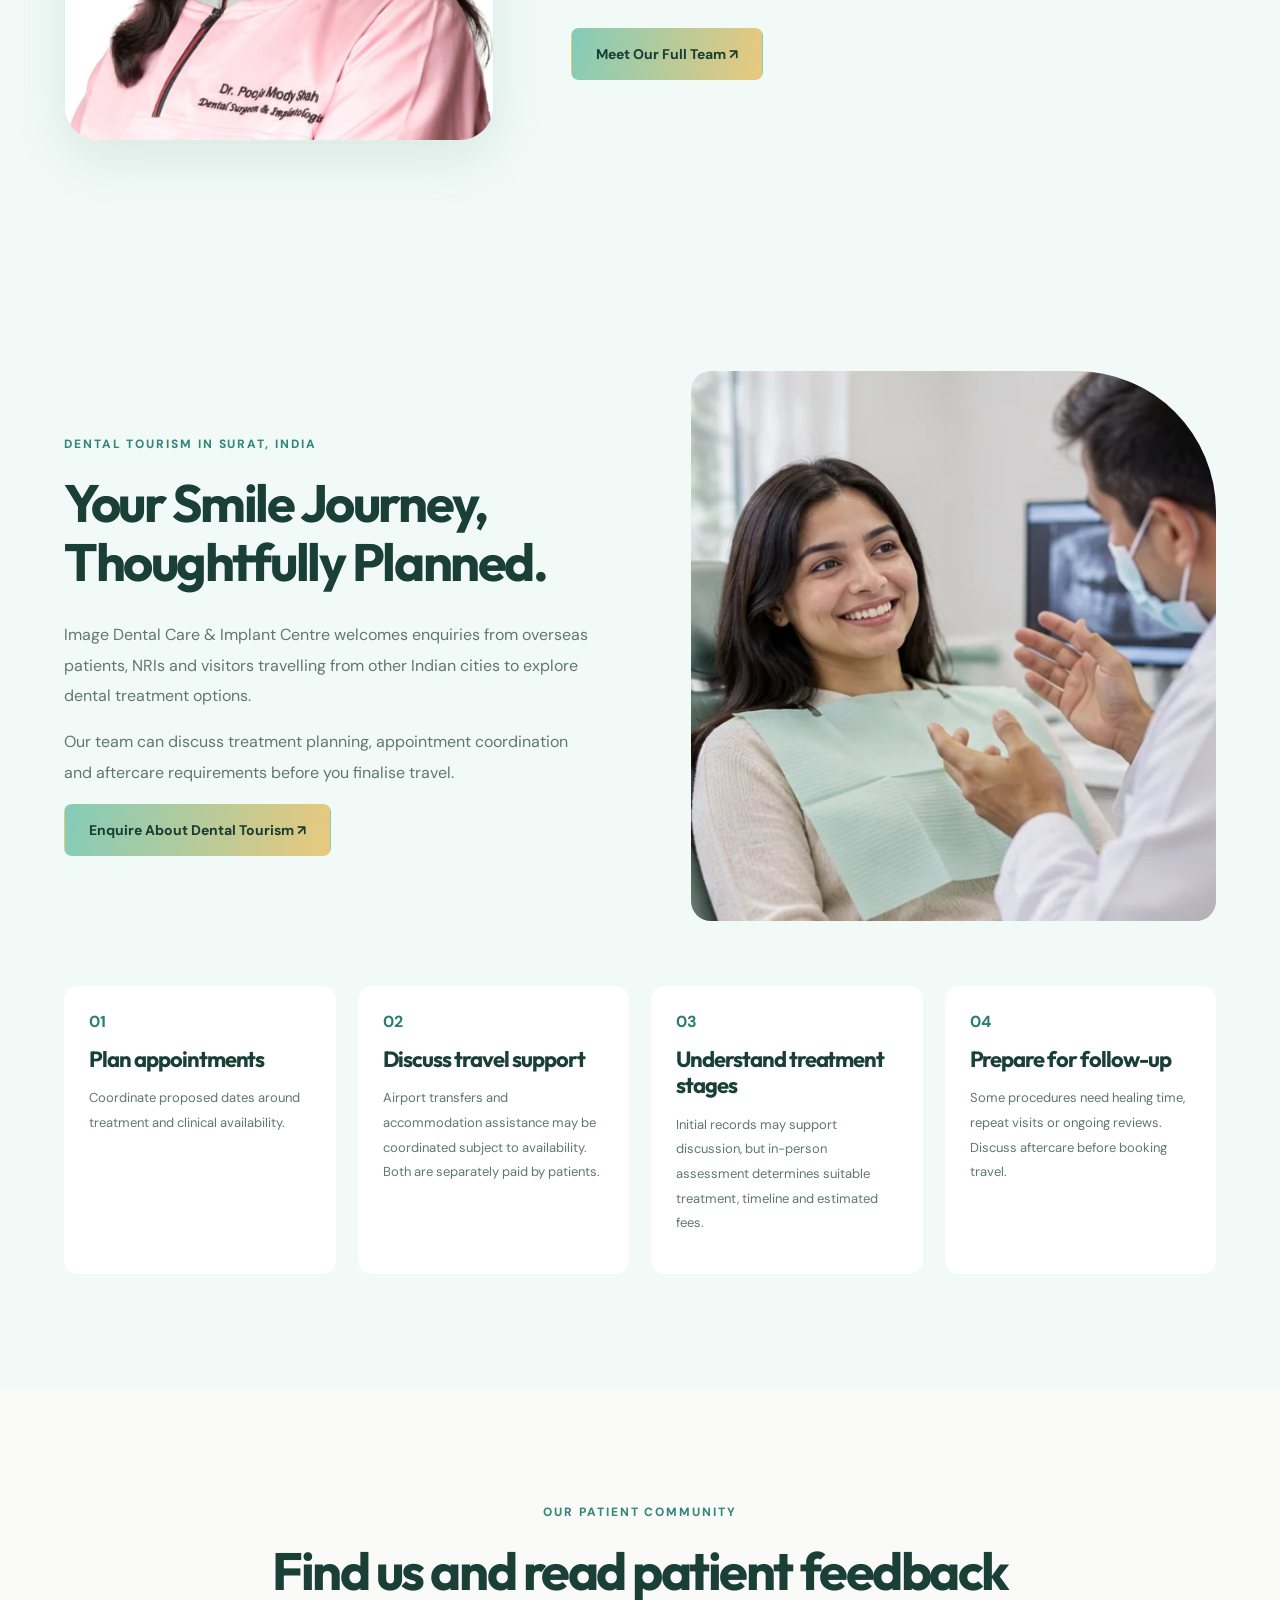
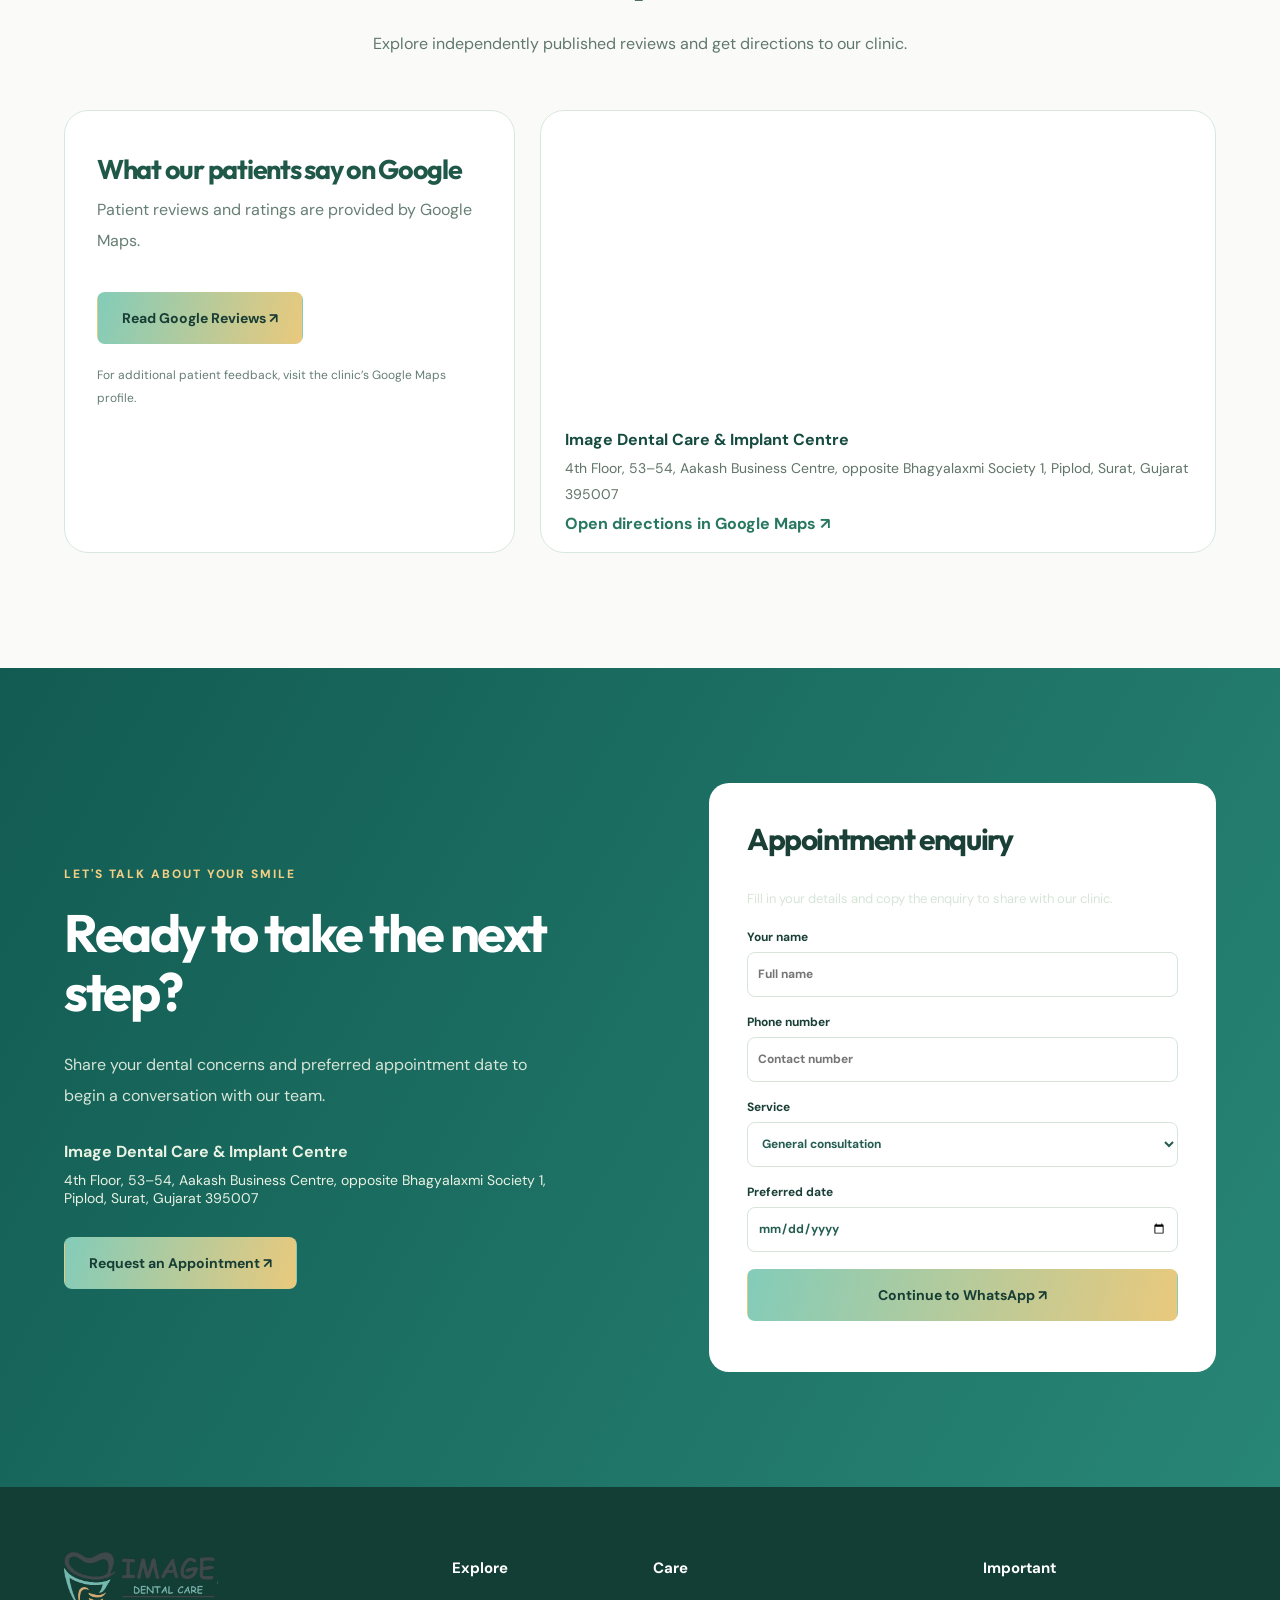
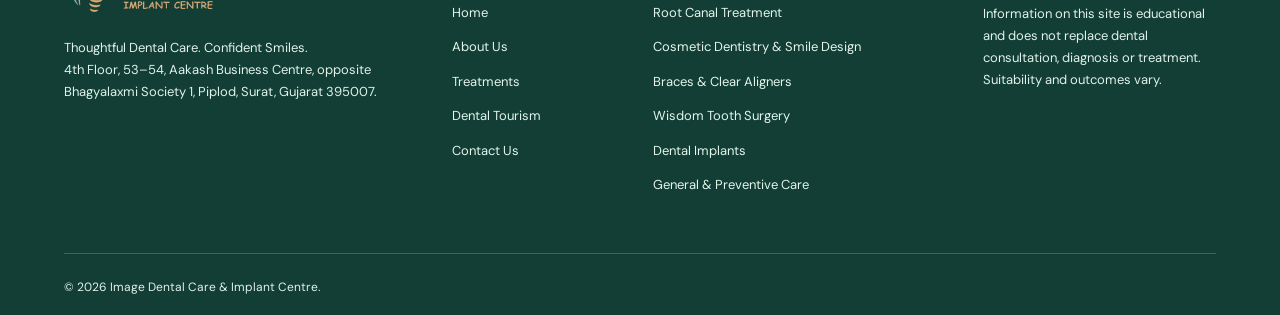
==== commit 2a11e89c: "Add files via upload" ====
--- a/index.html
+++ b/index.html
@@ -12,7 +12,7 @@
 <link href="https://fonts.googleapis.com" rel="preconnect"/>
 <link crossorigin="" href="https://fonts.gstatic.com" rel="preconnect"/>
 <link href="https://fonts.googleapis.com/css2?family=DM+Sans:wght@400;500;600;700&amp;family=Outfit:wght@400;500;600;700;800&amp;display=swap" rel="stylesheet"/>
-<link href="styles.css?v=icons-20261103" rel="stylesheet"/>
+<link href="styles.css?v=yellow-headings-20261104" rel="stylesheet"/>
 </head>
 <body>
 <header class="header" id="top">
@@ -225,7 +225,7 @@
 <span class="kicker">
         BRACES &amp; CLEAR ALIGNERS
        </span>
-<h2>
+<h2 class="aligner-intro-title">
         Straighten Your Teeth.
         <em>
          Feel More Confident About Your Smile.
@@ -343,7 +343,7 @@
 <span class="kicker">
        HOW IT WORKS
       </span>
-<h2>
+<h2 class="smile-journey-title">
        Your Smile
        <em>
         Correction Journey.
--- a/styles.css
+++ b/styles.css
@@ -1960,3 +1960,24 @@
 .infobar .info-ico svg{display:block;width:1em;height:1em;stroke:currentColor;}
 .lead-contact a{display:inline-flex;align-items:center;gap:8px;}
 .lead-contact a svg{width:19px;height:19px;flex:none;stroke:currentColor;}
+
+
+/* Requested warm-yellow headings – keep all other text/colors untouched.
+   Brand yellow matches the approved clinic palette. */
+:root { --treatment-heading-yellow: #e8c77c; }
+/* Six dynamically rendered home-page treatment titles */
+#treatmentCards .treatment-card .card-body h3 {
+  color: var(--treatment-heading-yellow) !important;
+  text-shadow: 0 1px 0 rgba(44,62,47,.14);
+}
+/* Only the second sentence of the aligner introduction */
+#aligners h2.aligner-intro-title em {
+  color: var(--treatment-heading-yellow) !important;
+  font-style: normal;
+}
+/* Entire Your Smile Correction Journey heading in one yellow */
+#aligners h2.smile-journey-title,
+#aligners h2.smile-journey-title em {
+  color: var(--treatment-heading-yellow) !important;
+  font-style: normal;
+}
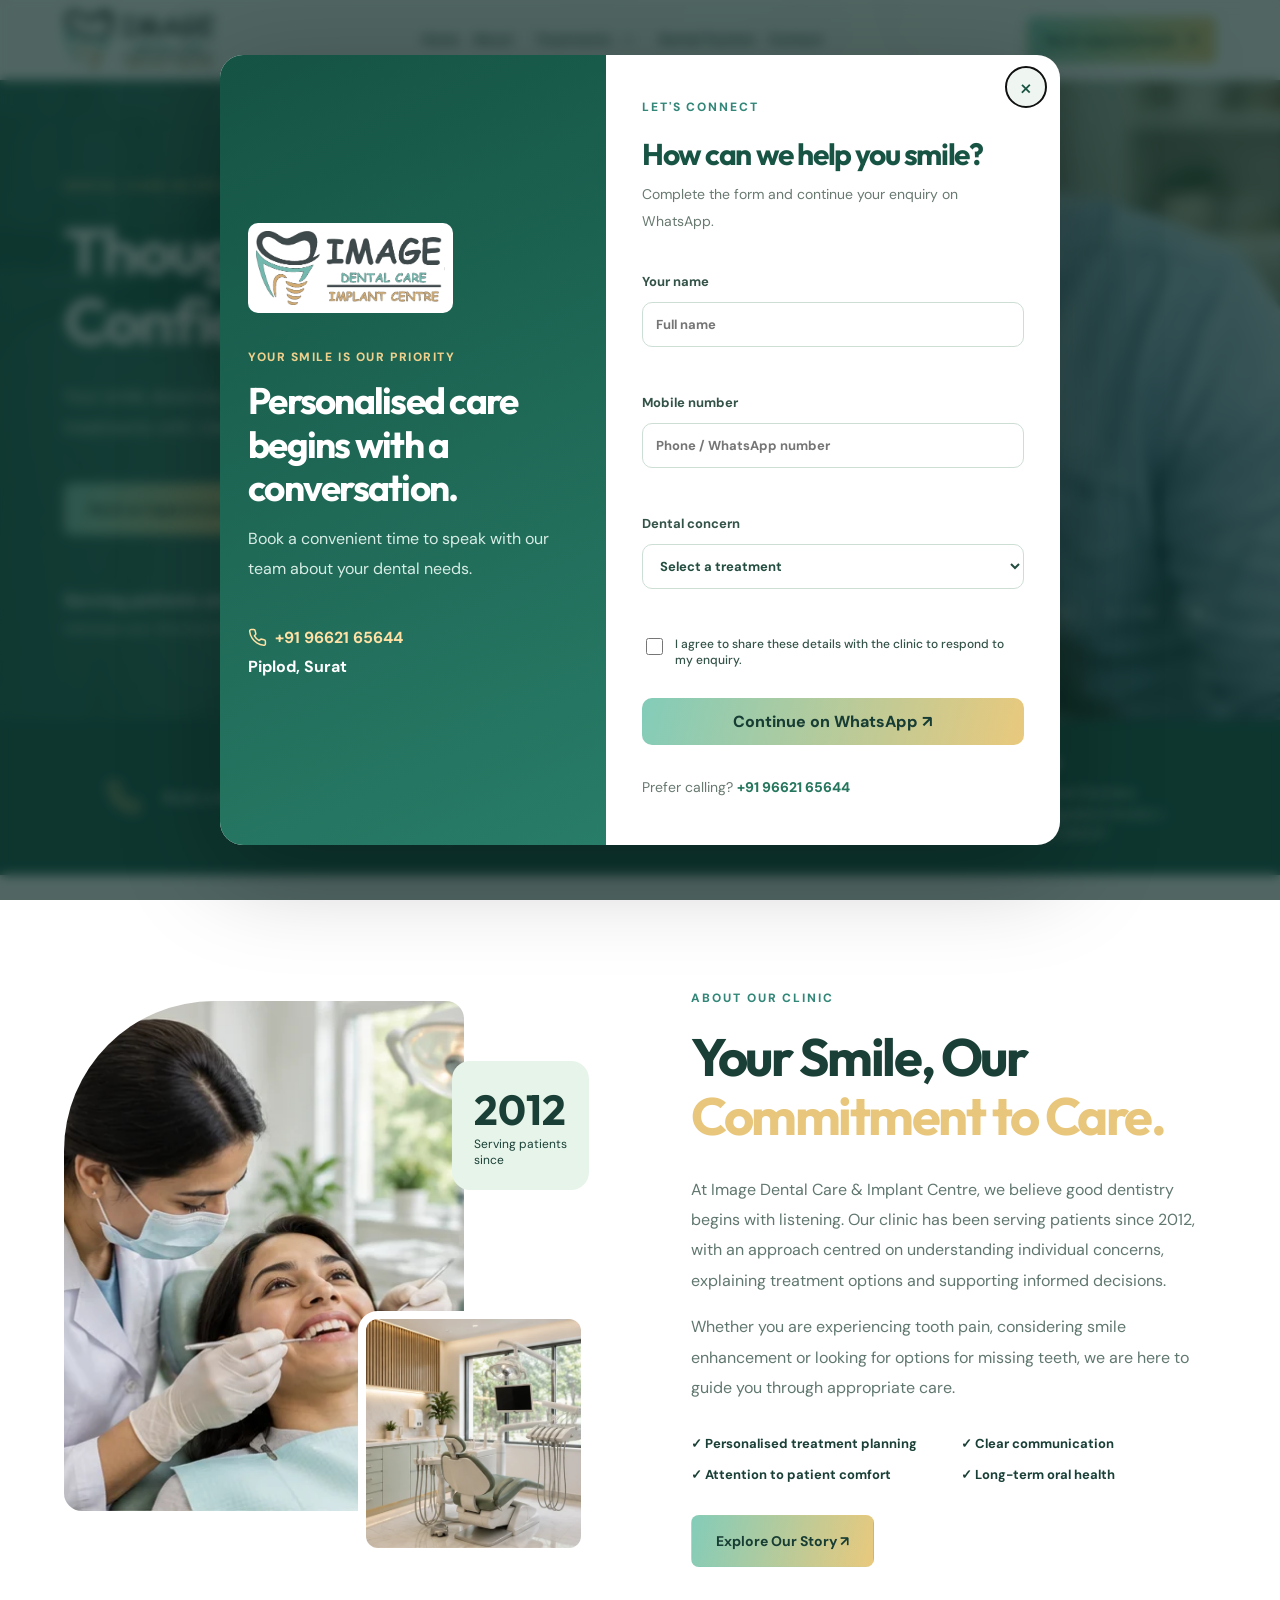
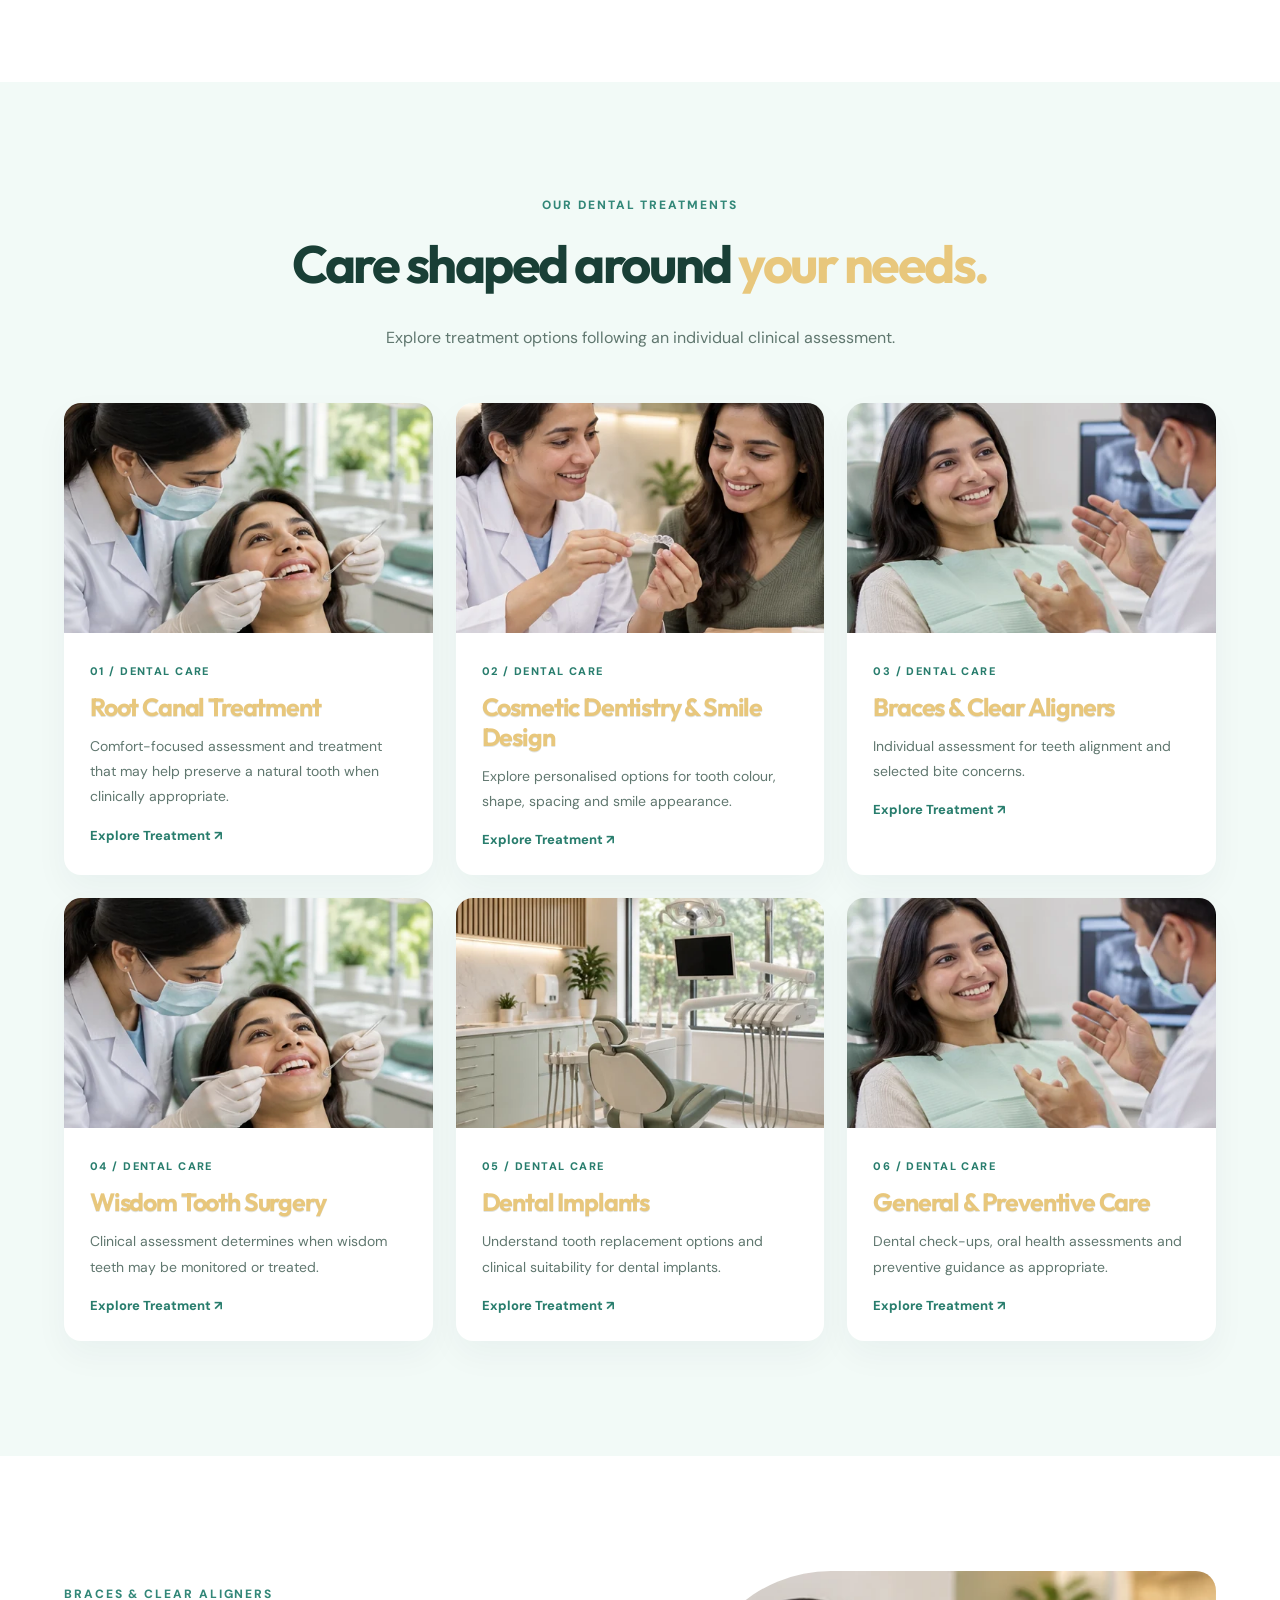
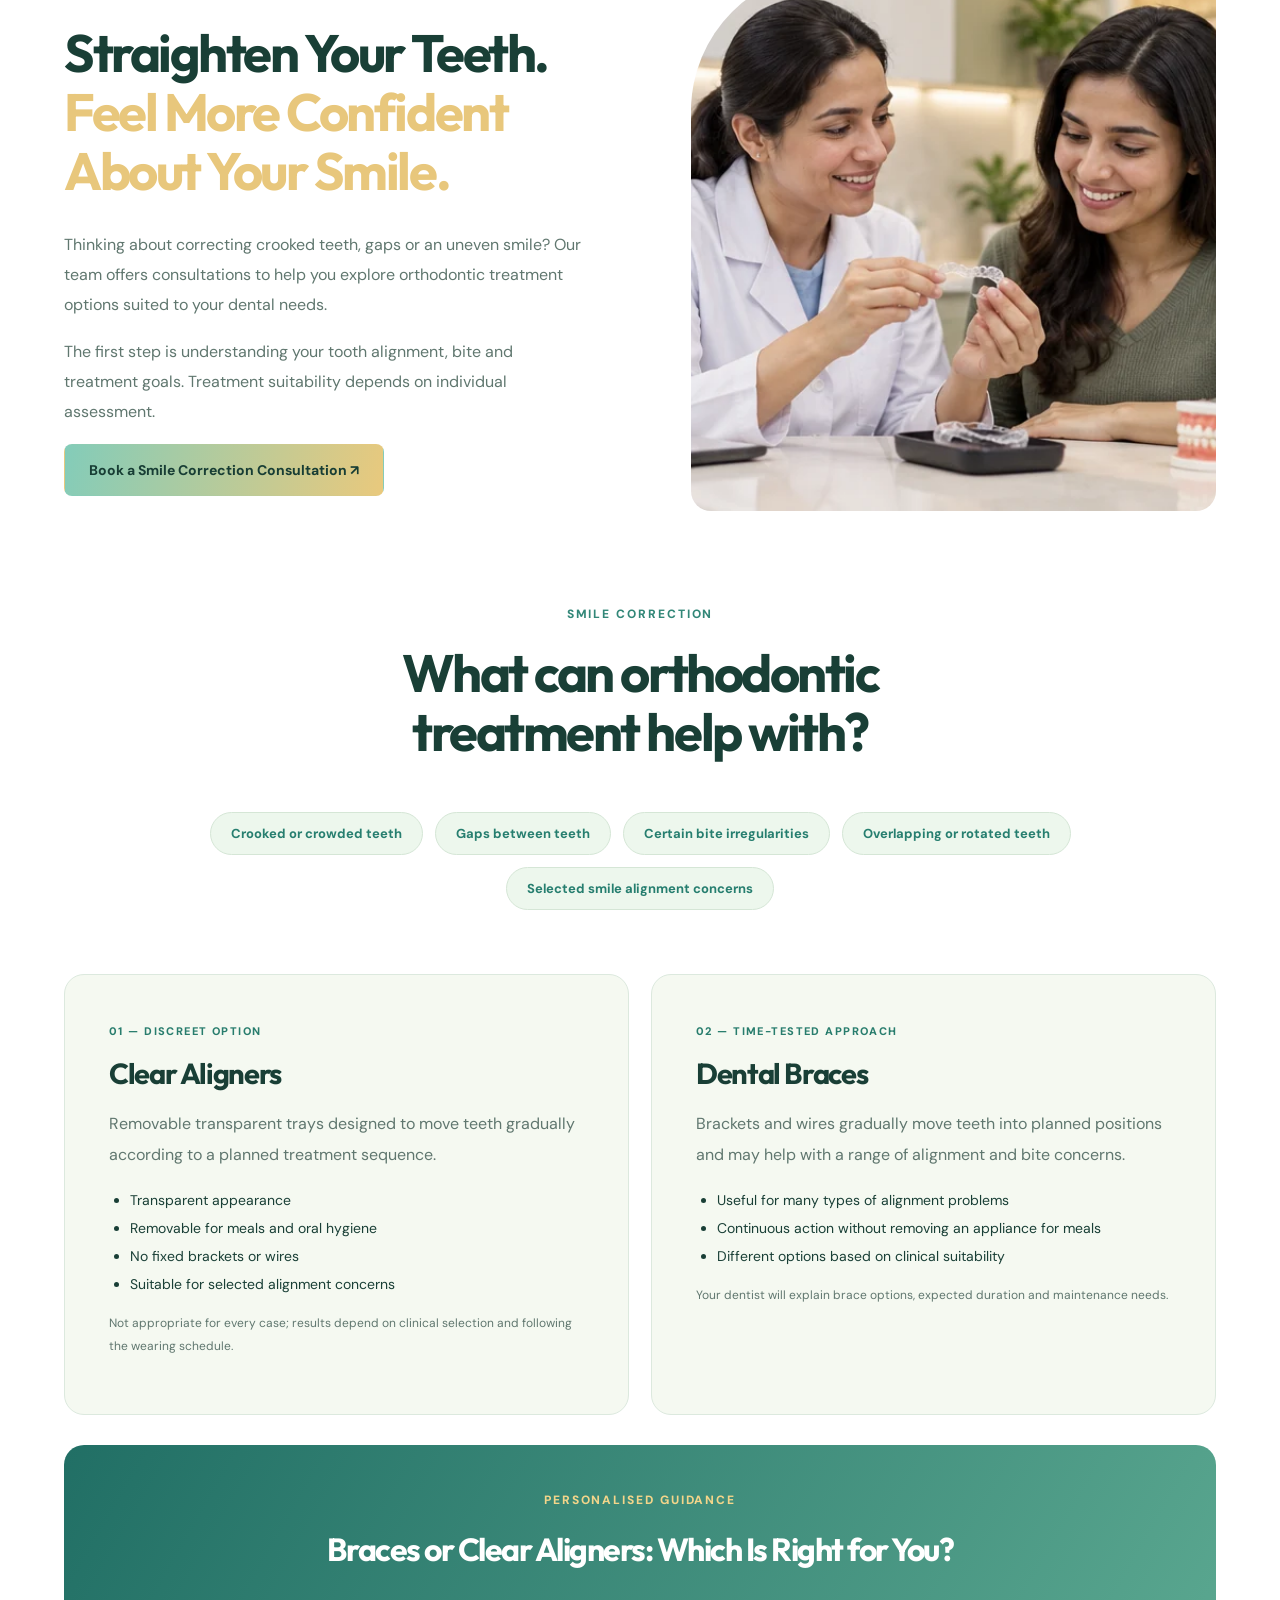
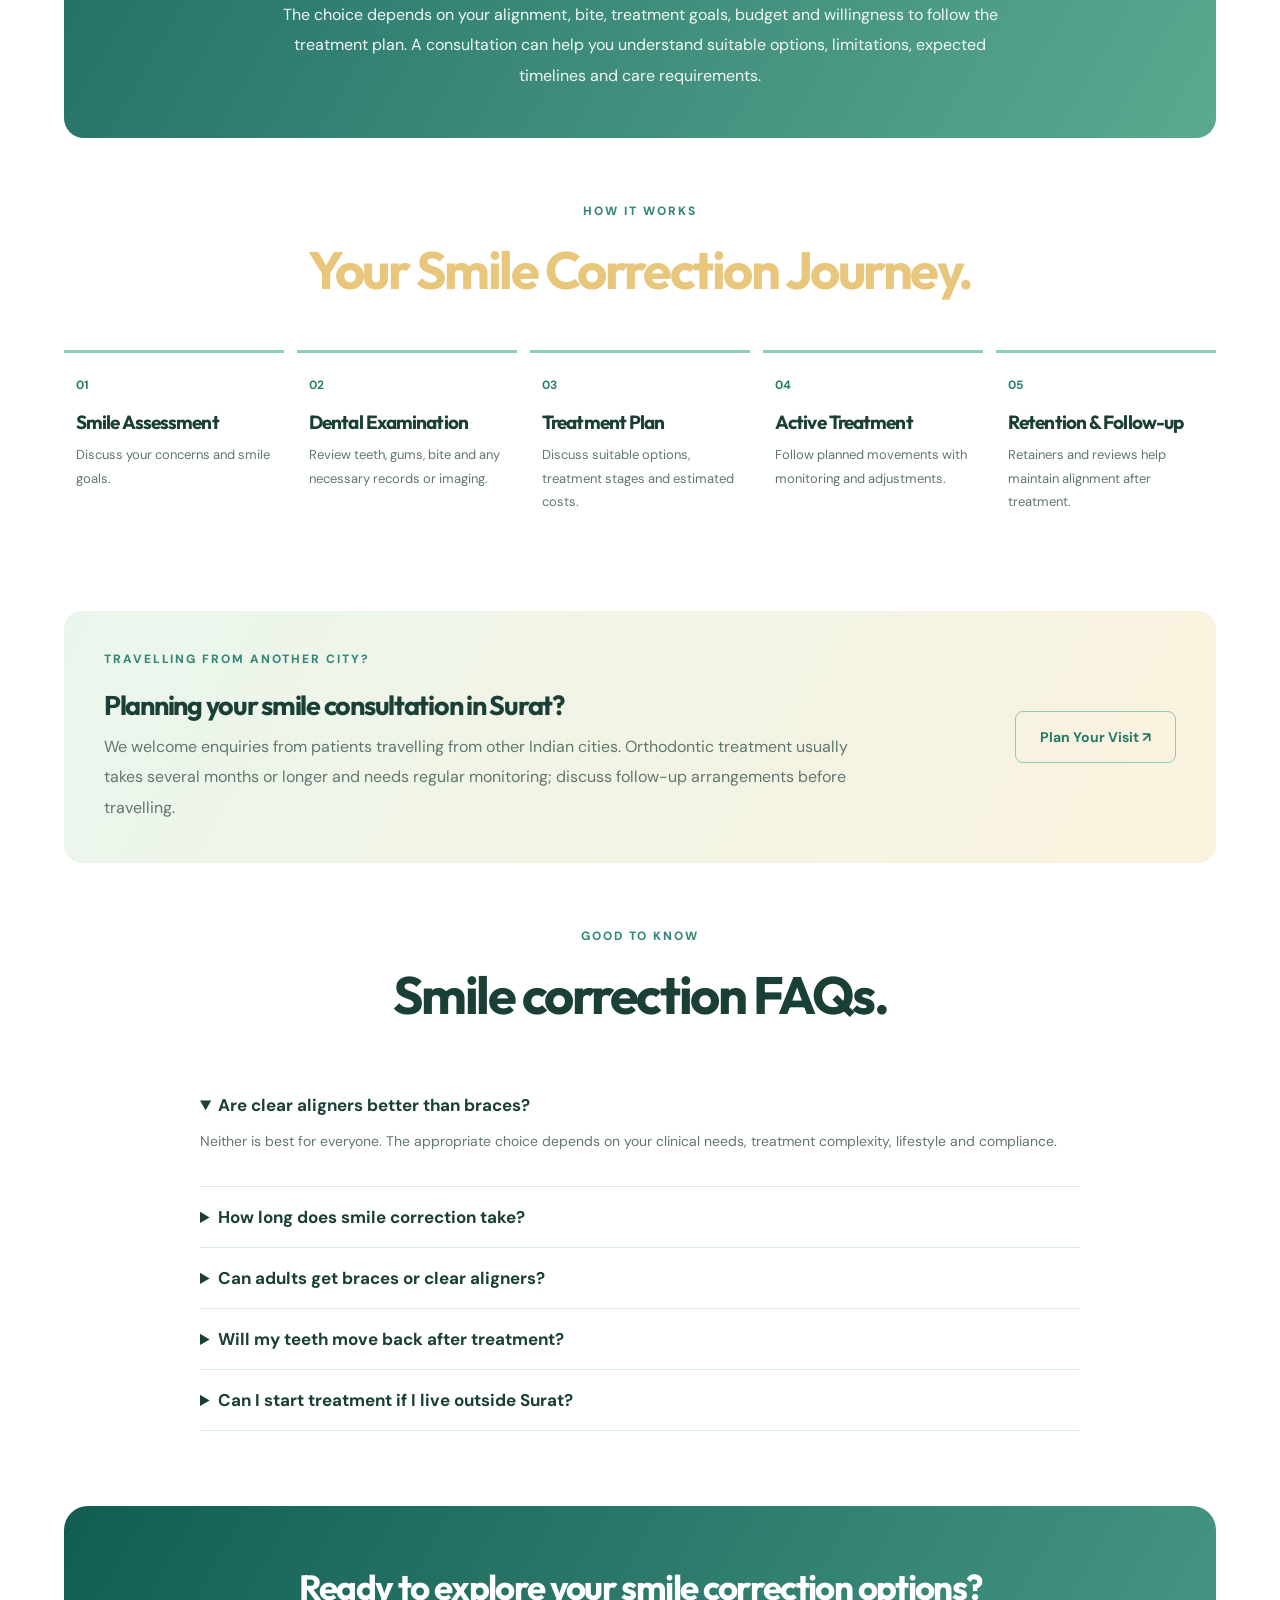
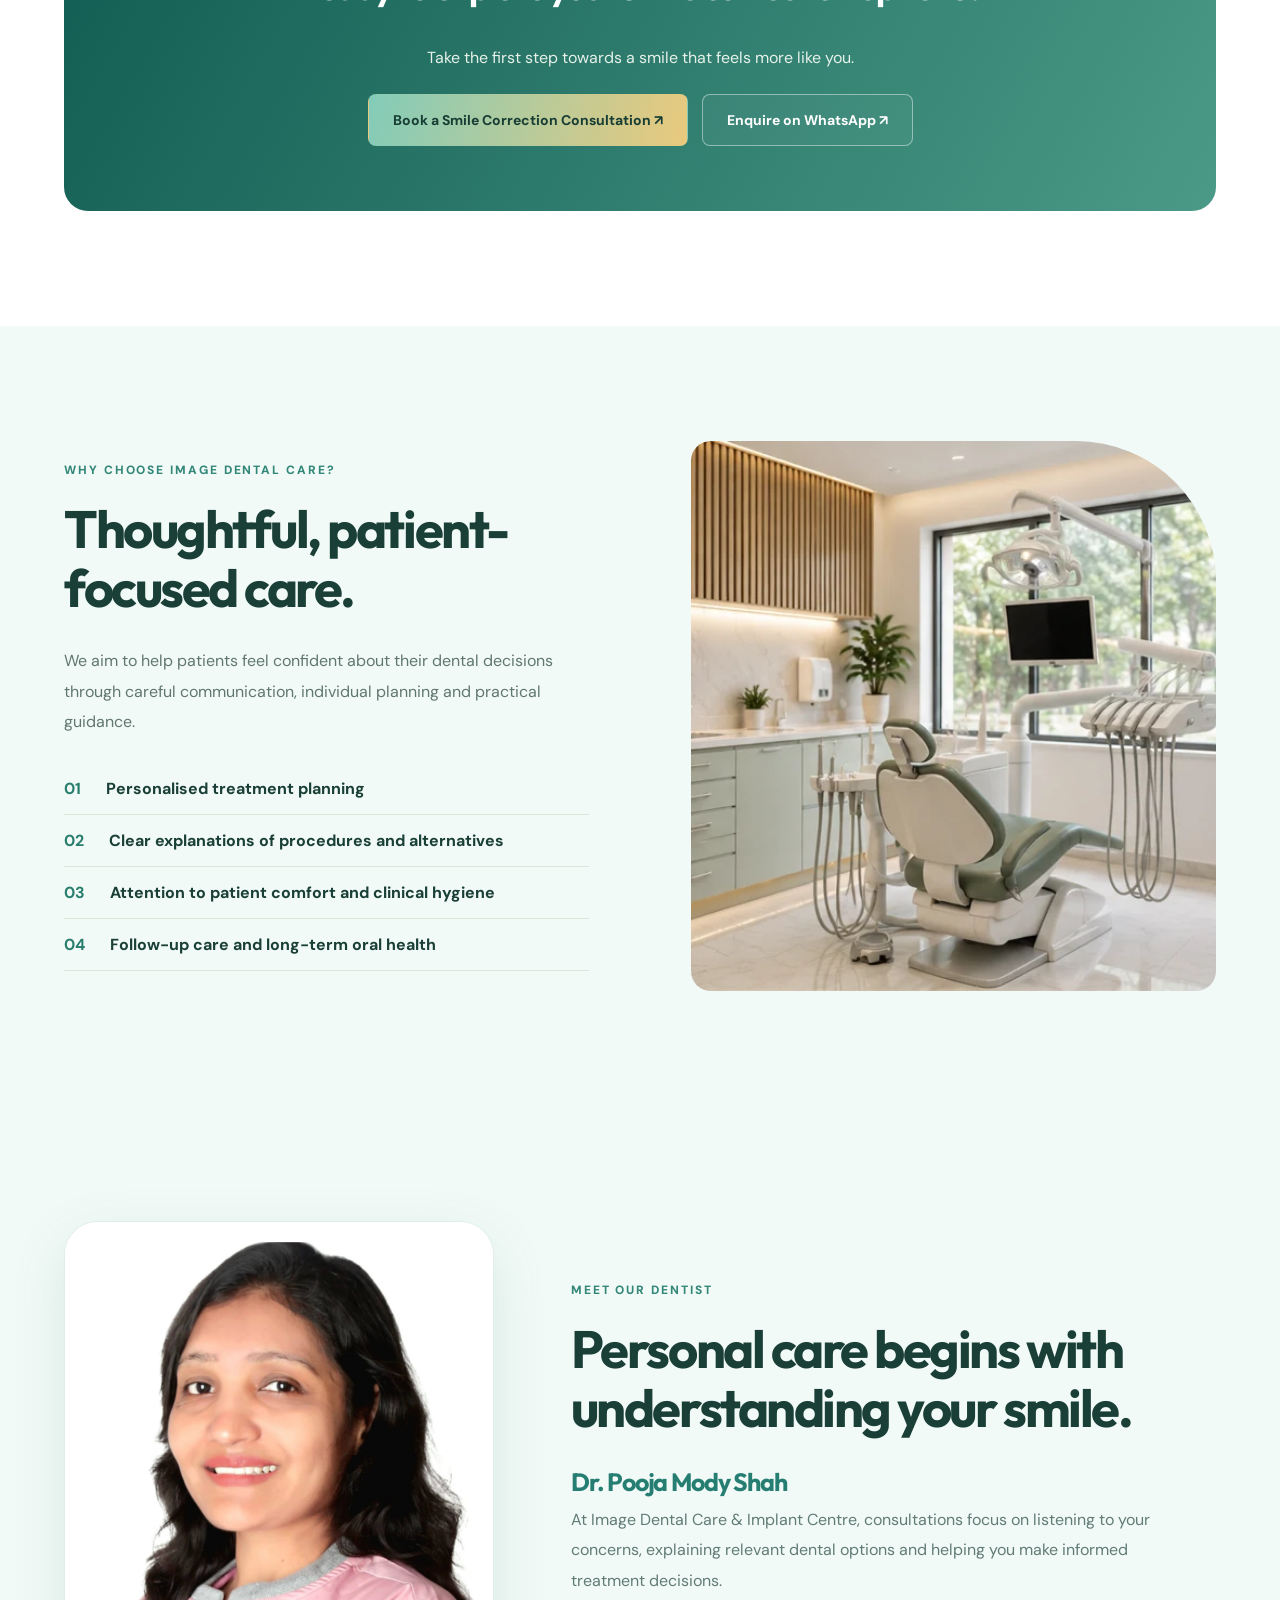
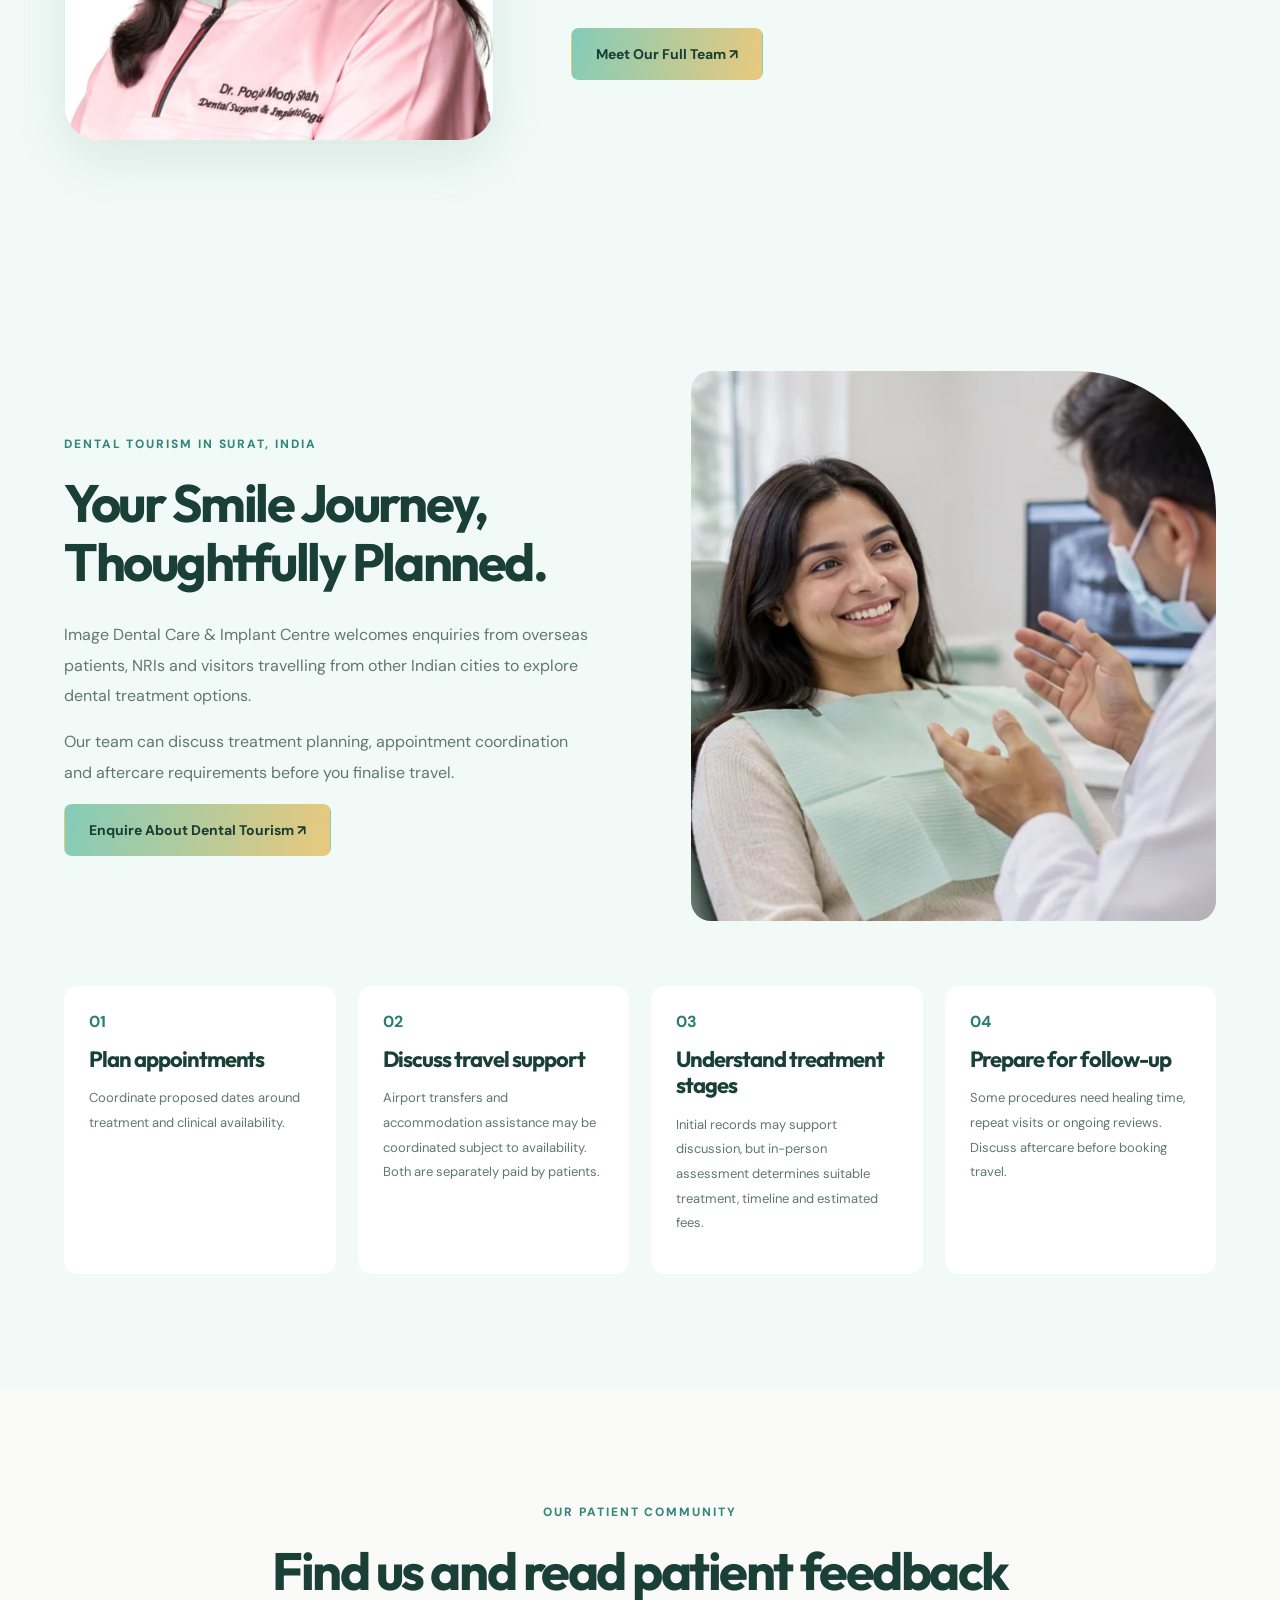
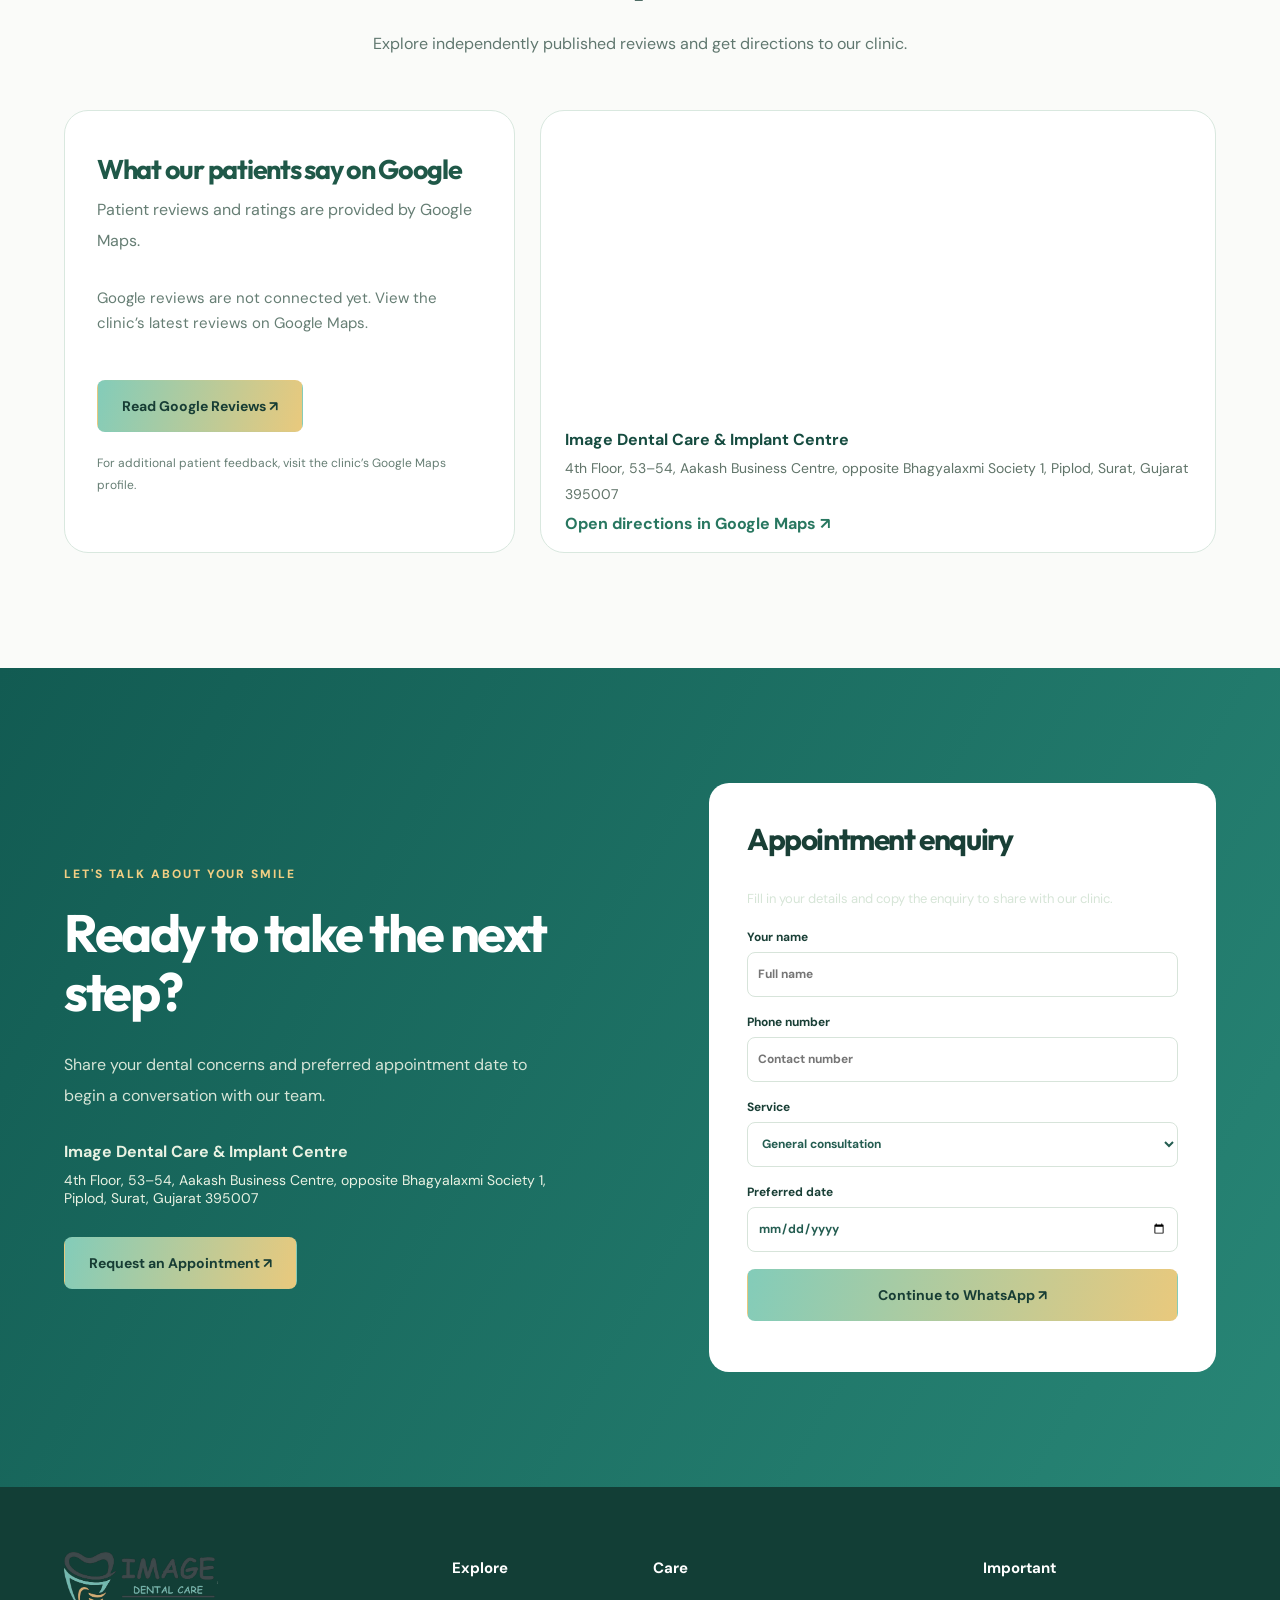
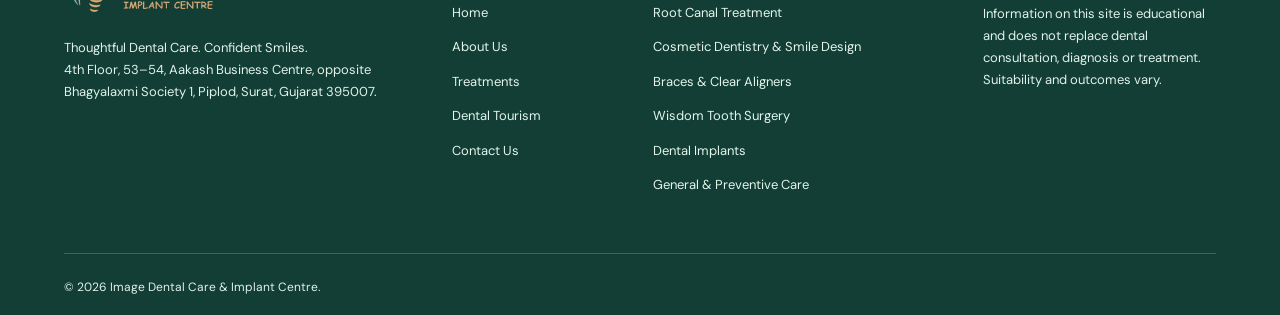
==== commit 0e31c183: "Add files via upload" ====
--- a/index.html
+++ b/index.html
@@ -552,7 +552,7 @@
 </div>
 </div>
 </section>
-<section class="section reviews-location" id="reviews"><div class="shell"><div class="section-head"><span class="kicker">OUR PATIENT COMMUNITY</span><h2>Find us and read patient feedback</h2><p>Explore independently published reviews and get directions to our clinic.</p></div><div class="reviews-map-grid"><article class="reviews-panel"><h3>What our patients say on Google</h3><p>Patient reviews and ratings are provided by Google Maps.</p><p class="google-rating-summary" hidden="" id="googleRatingSummary"></p><div aria-live="polite" class="google-review-list" hidden="" id="googleReviewsLive"></div><a class="button dark" href="https://www.google.com/search?q=image+dental+care+piplod#lrd=0x3be04d9320bc262b:0x53498b80ce697b53,3,,,," rel="noopener noreferrer" target="_blank">Read Google Reviews ↗</a><p class="review-note">For additional patient feedback, visit the clinic’s Google Maps profile.</p></article><div class="map-panel"><iframe allowfullscreen="" loading="lazy" referrerpolicy="no-referrer-when-downgrade" src="https://www.google.com/maps?q=53%2C54%20Aakash%20Business%20Centre%20Piplod%20Surat%20395007&amp;output=embed" title="Google Maps location for Image Dental Care &amp; Implant Centre"></iframe><div class="map-caption"><strong>Image Dental Care &amp; Implant Centre</strong><p>4th Floor, 53–54, Aakash Business Centre, opposite Bhagyalaxmi Society 1, Piplod, Surat, Gujarat 395007</p><a href="https://www.google.com/maps?daddr=4th+floor+53%2C54%2C+Akash+business+centre%2C+opp.+bhagyalaxmi+soc%2C+Piplod%2C+Surat%2C+Gujarat+395007" rel="noopener noreferrer" target="_blank">Open directions in Google Maps ↗</a></div></div></div></div></section>
+<section class="section reviews-location" id="reviews"><div class="shell"><div class="section-head"><span class="kicker">OUR PATIENT COMMUNITY</span><h2>Find us and read patient feedback</h2><p>Explore independently published reviews and get directions to our clinic.</p></div><div class="reviews-map-grid"><article class="reviews-panel"><h3>What our patients say on Google</h3><p>Patient reviews and ratings are provided by Google Maps.</p><p class="google-rating-summary" hidden="" id="googleRatingSummary"></p><p class="google-review-status" id="googleReviewsStatus">Google reviews are not connected yet. View the clinic’s latest reviews on Google Maps.</p><div aria-live="polite" class="google-review-list" hidden="" id="googleReviewsLive"></div><a class="button dark" href="https://www.google.com/search?q=image+dental+care+piplod#lrd=0x3be04d9320bc262b:0x53498b80ce697b53,3,,,," rel="noopener noreferrer" target="_blank">Read Google Reviews ↗</a><p class="review-note">For additional patient feedback, visit the clinic’s Google Maps profile.</p></article><div class="map-panel"><iframe allowfullscreen="" loading="lazy" referrerpolicy="no-referrer-when-downgrade" src="https://www.google.com/maps?q=53%2C54%20Aakash%20Business%20Centre%20Piplod%20Surat%20395007&amp;output=embed" title="Google Maps location for Image Dental Care &amp; Implant Centre"></iframe><div class="map-caption"><strong>Image Dental Care &amp; Implant Centre</strong><p>4th Floor, 53–54, Aakash Business Centre, opposite Bhagyalaxmi Society 1, Piplod, Surat, Gujarat 395007</p><a href="https://www.google.com/maps?daddr=4th+floor+53%2C54%2C+Akash+business+centre%2C+opp.+bhagyalaxmi+soc%2C+Piplod%2C+Surat%2C+Gujarat+395007" rel="noopener noreferrer" target="_blank">Open directions in Google Maps ↗</a></div></div></div></div></section>
 <section class="section contact" id="contact">
 <div class="shell contact-grid">
 <div class="reveal">
--- a/styles.css
+++ b/styles.css
@@ -1981,3 +1981,20 @@
   color: var(--treatment-heading-yellow) !important;
   font-style: normal;
 }
+
+/* Google review cards: populated only with genuine Google Places API data. */
+.google-review-status{color:#516d65;margin:14px 0 24px;line-height:1.65;font-size:15px;}
+.google-review-list{display:grid;grid-template-columns:repeat(auto-fit,minmax(min(100%,220px),1fr));gap:16px;margin:24px 0;}
+.google-review-list[hidden],.google-review-status[hidden],.google-rating-summary[hidden]{display:none!important;}
+.google-rating-summary{font-weight:700;color:#194e42;font-size:17px;}
+.google-review-card{background:#f6faf7;border:1px solid #dcebe2;border-radius:16px;padding:20px;min-width:0;}
+.google-review-top{display:flex;align-items:center;justify-content:space-between;gap:10px;flex-wrap:wrap;}
+.google-review-author{display:flex;align-items:center;gap:10px;min-width:0;font-weight:700;color:#194e42;}
+.google-review-author img{width:34px;height:34px;object-fit:cover;border-radius:50%;}
+.google-review-author a,.review-original{color:#187965;overflow-wrap:anywhere;}
+.review-stars{color:#d0a647;letter-spacing:.04em;white-space:nowrap;font-size:17px;}
+.google-review-card .review-quote{color:#34574d;font-size:14px;line-height:1.7;margin:14px 0;}
+.review-foot{display:flex;gap:12px;align-items:center;justify-content:space-between;flex-wrap:wrap;font-size:12px;}
+.review-date{color:#607b70;}
+.google-review-attribution{grid-column:1/-1;color:#62786e;font-size:12px;}
+@media(max-width:680px){.google-review-list{grid-template-columns:1fr;} .google-review-card{padding:16px;}}
